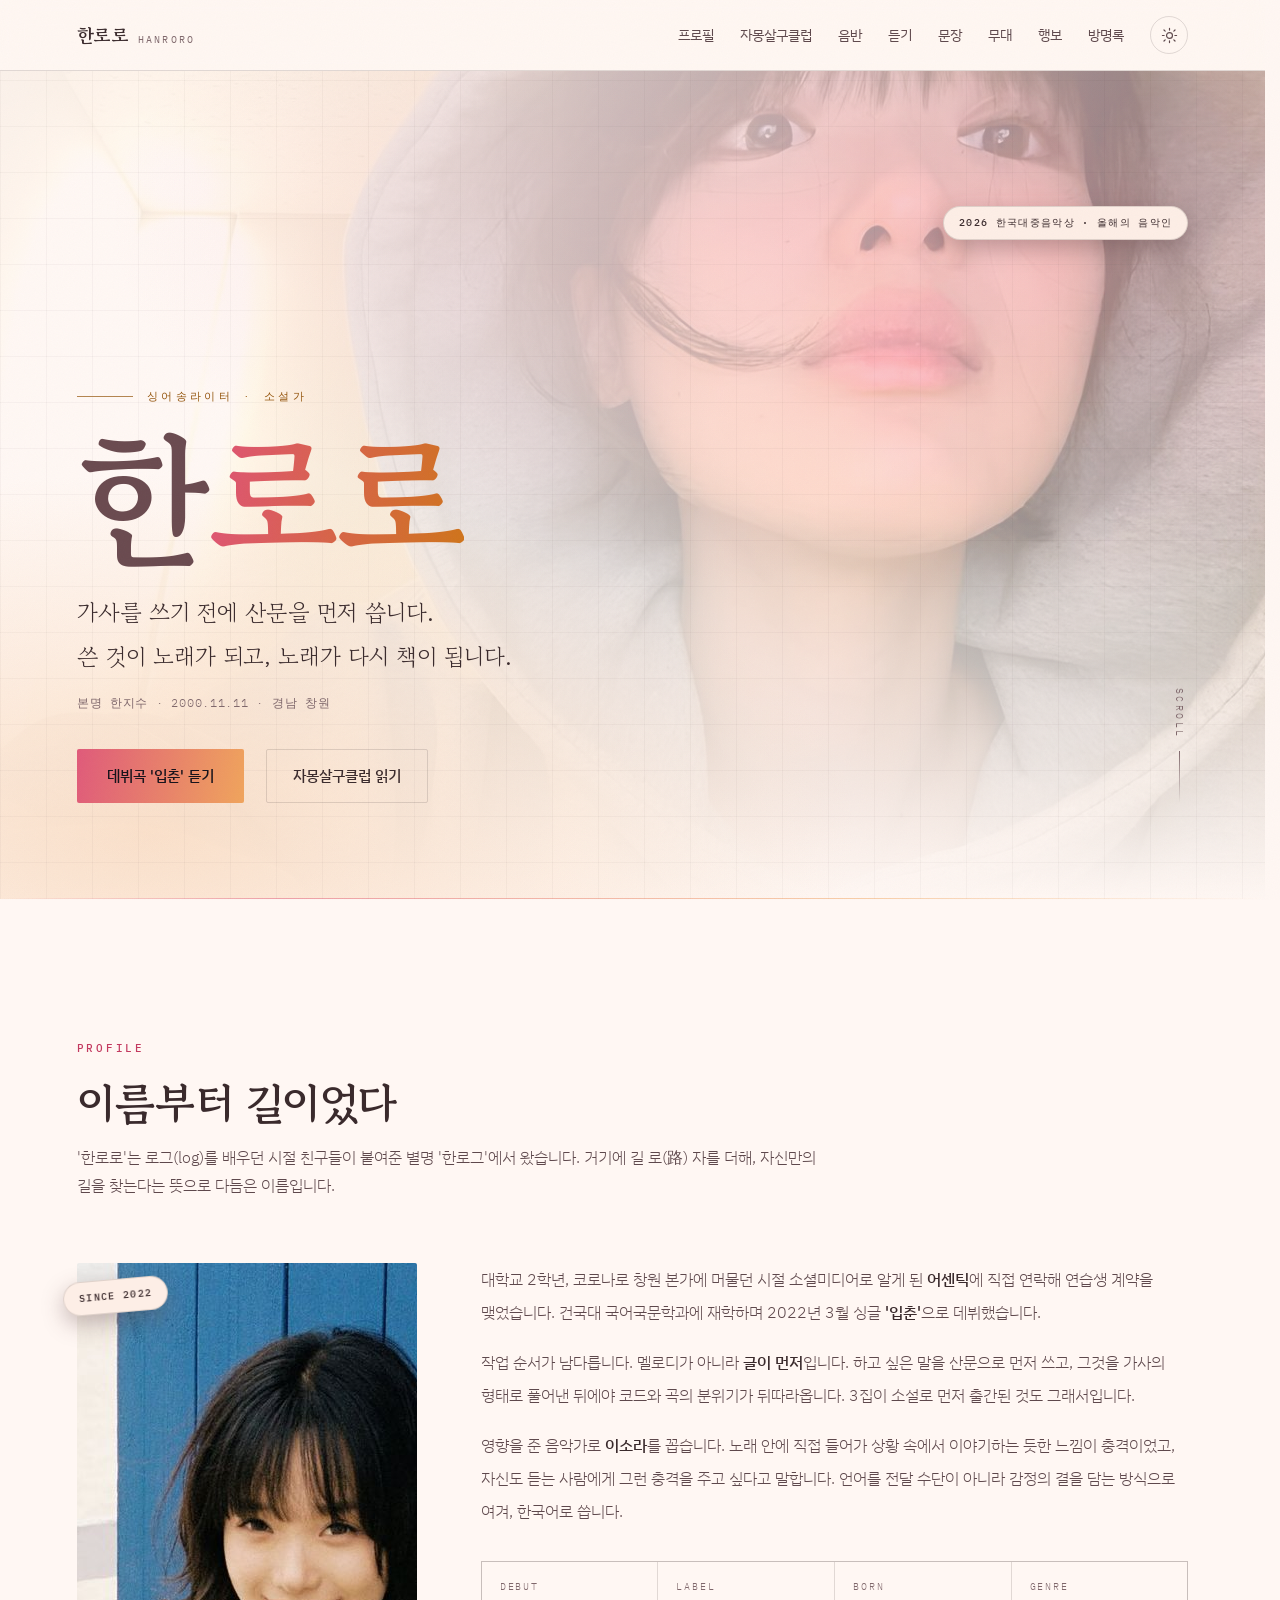
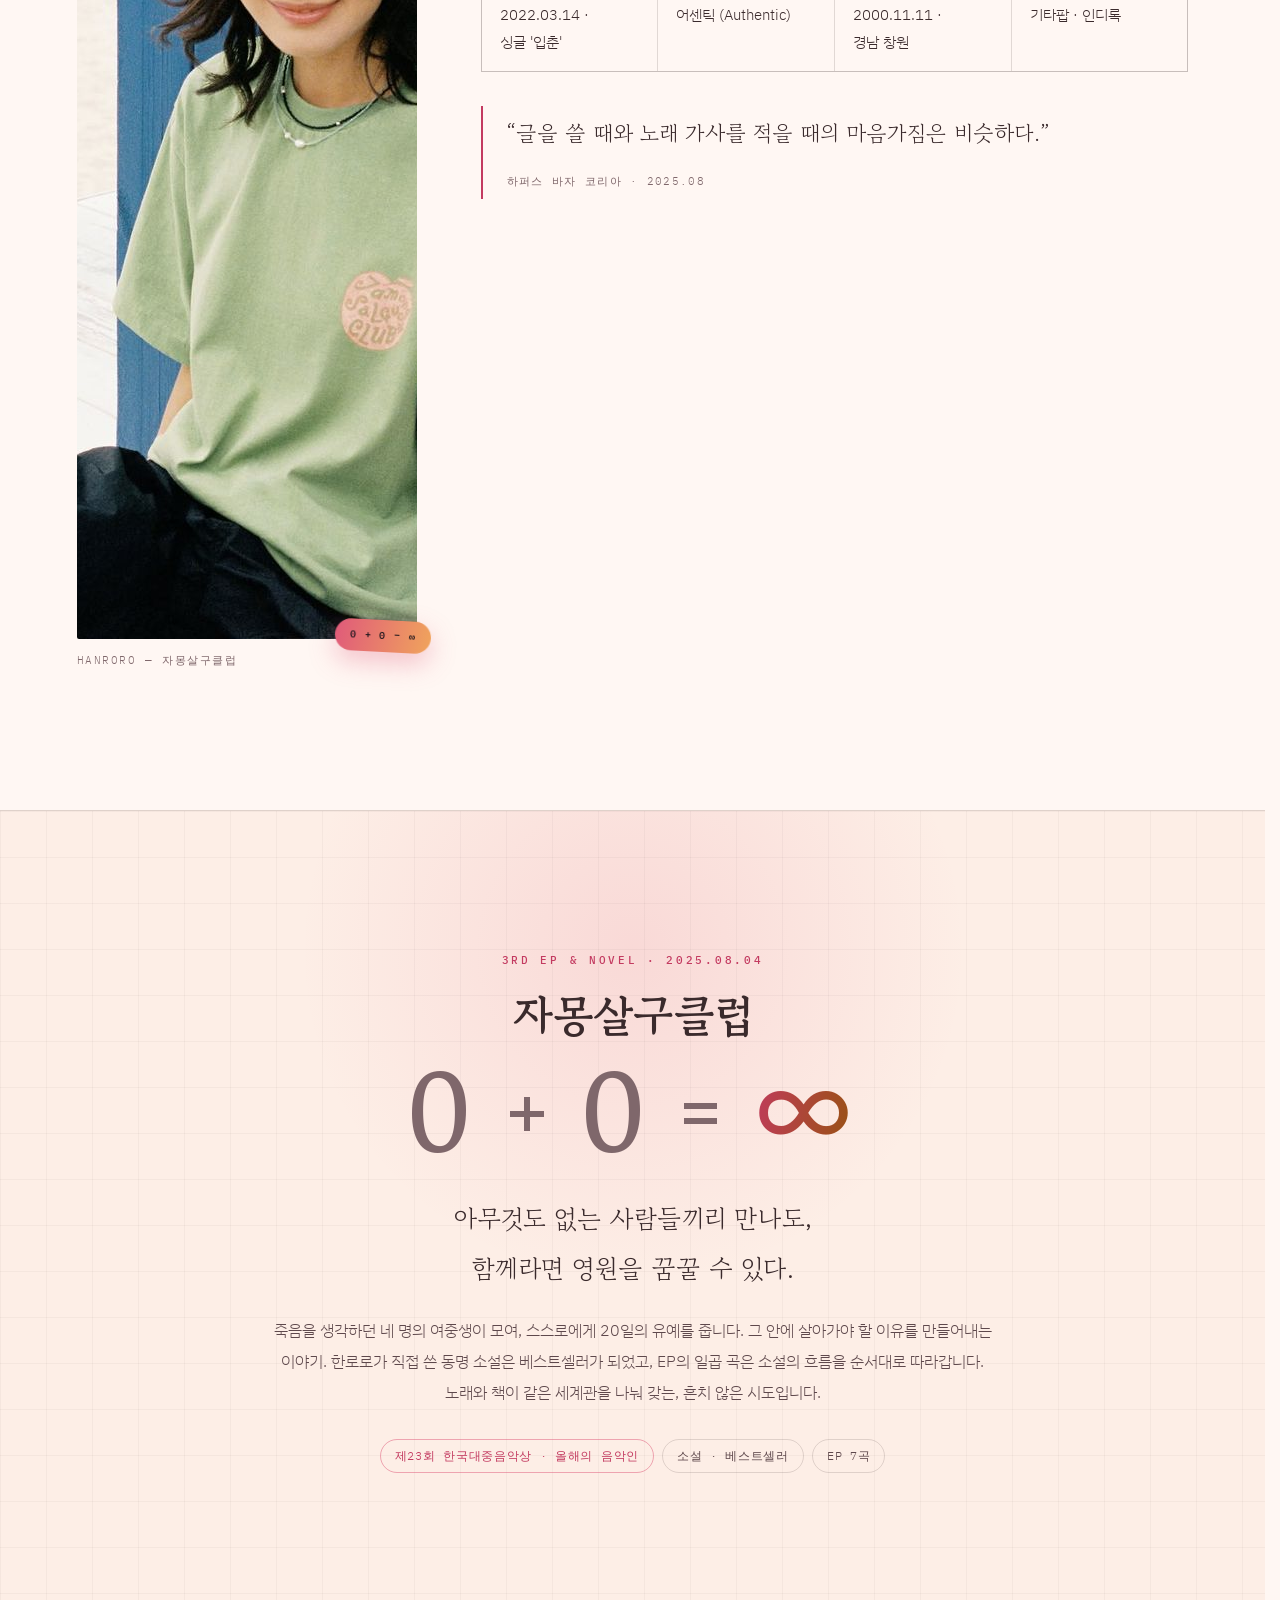
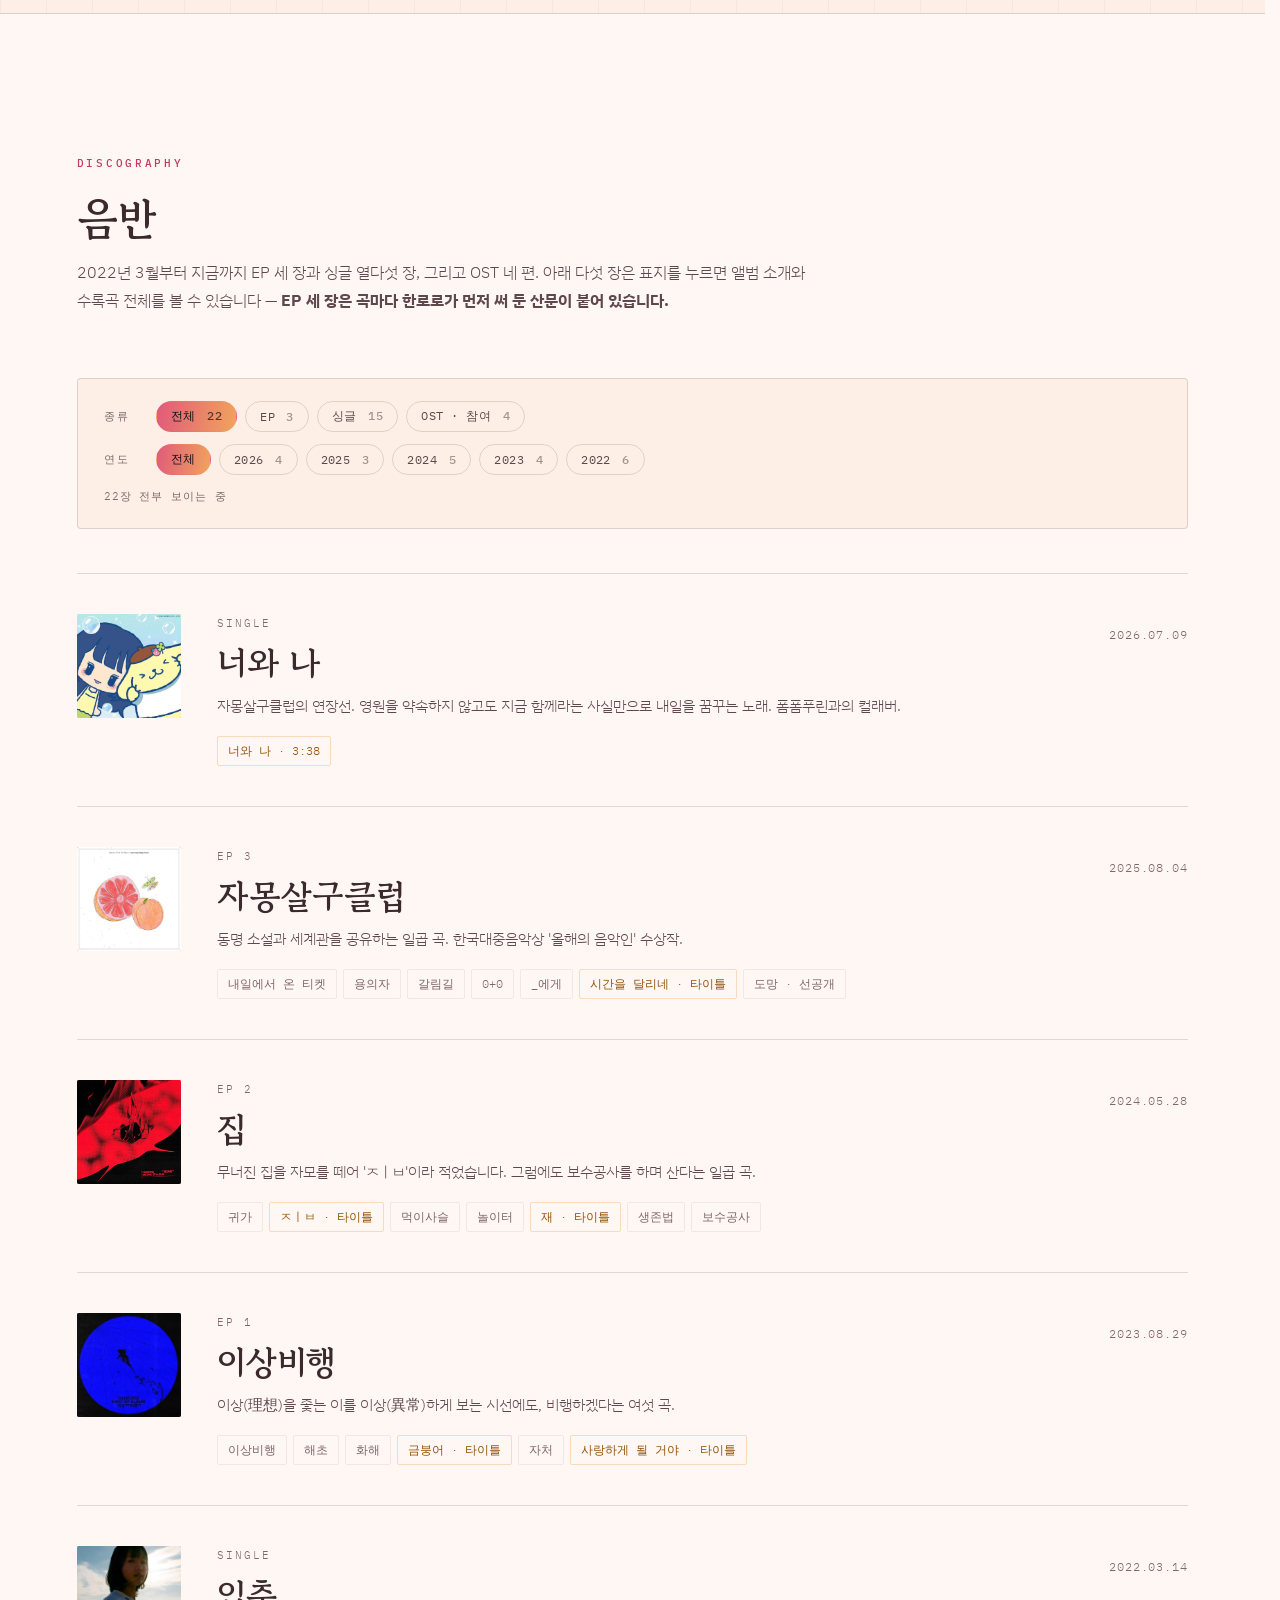
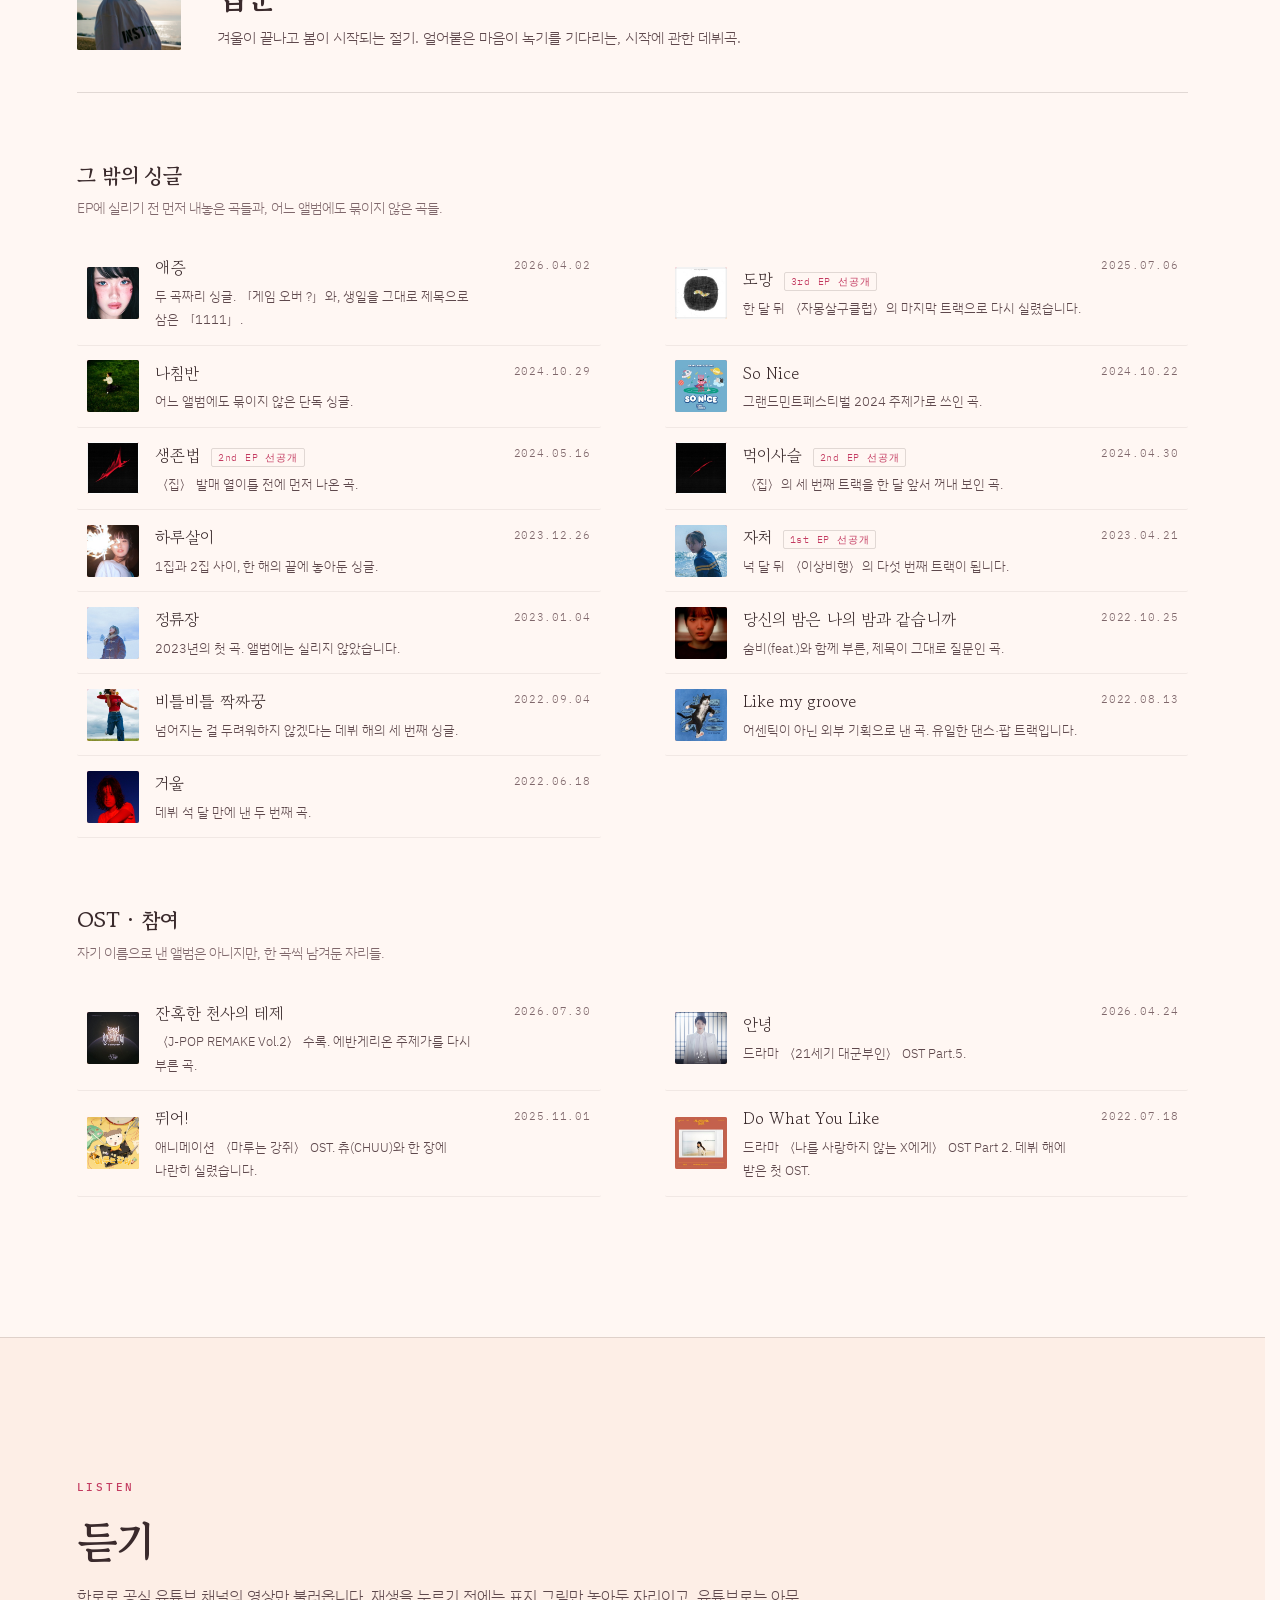
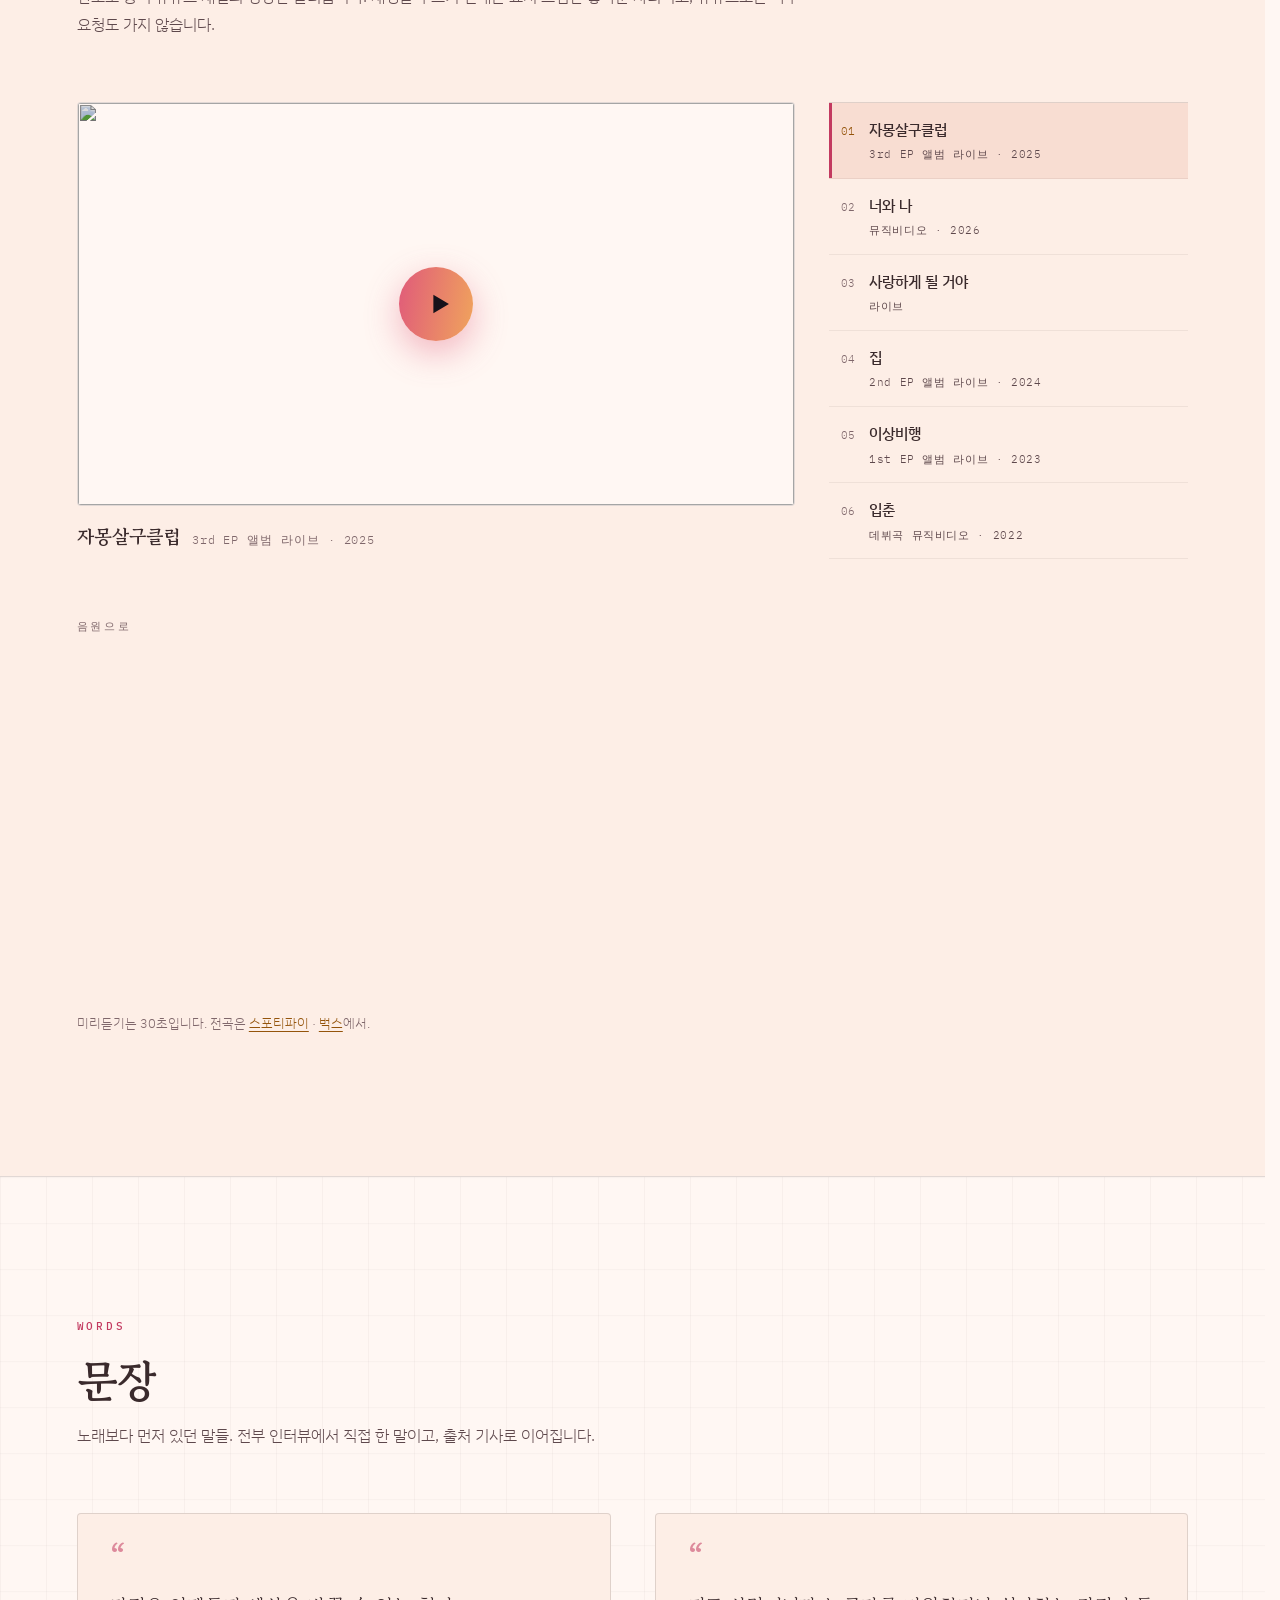
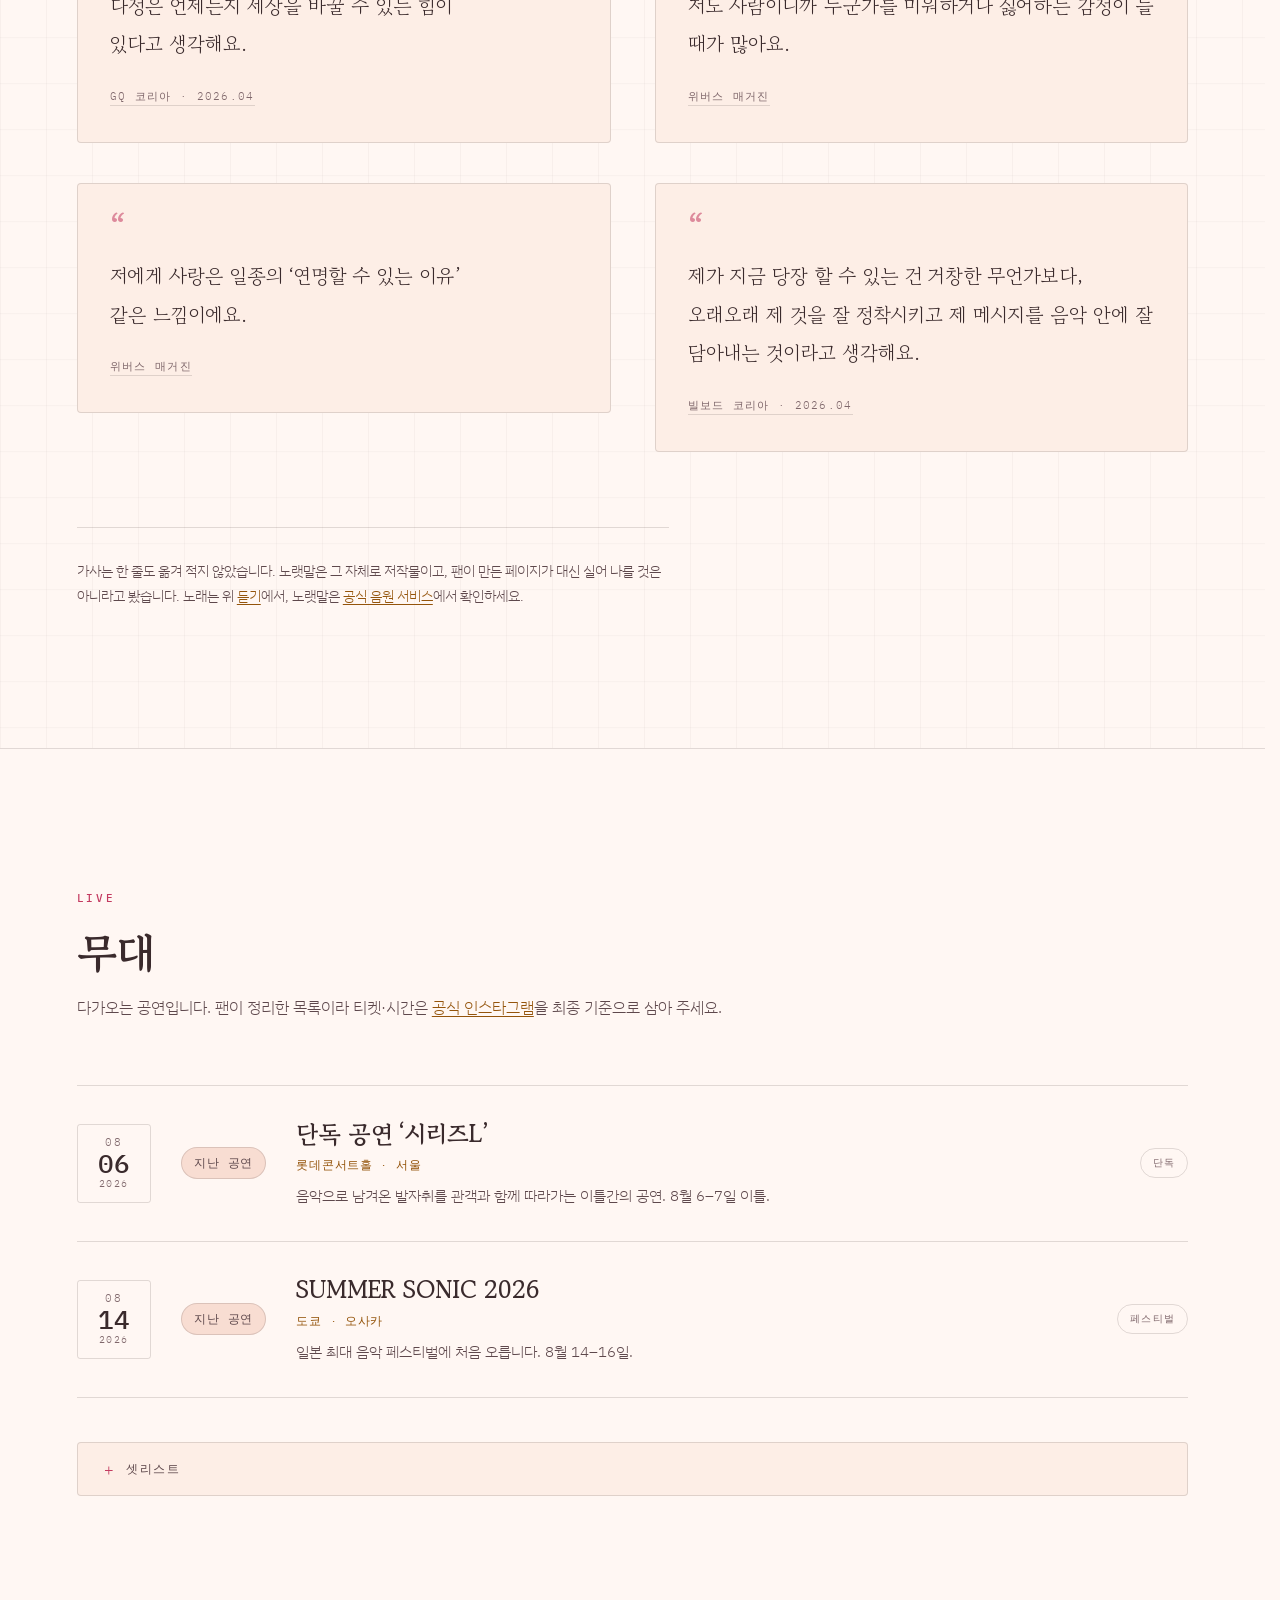
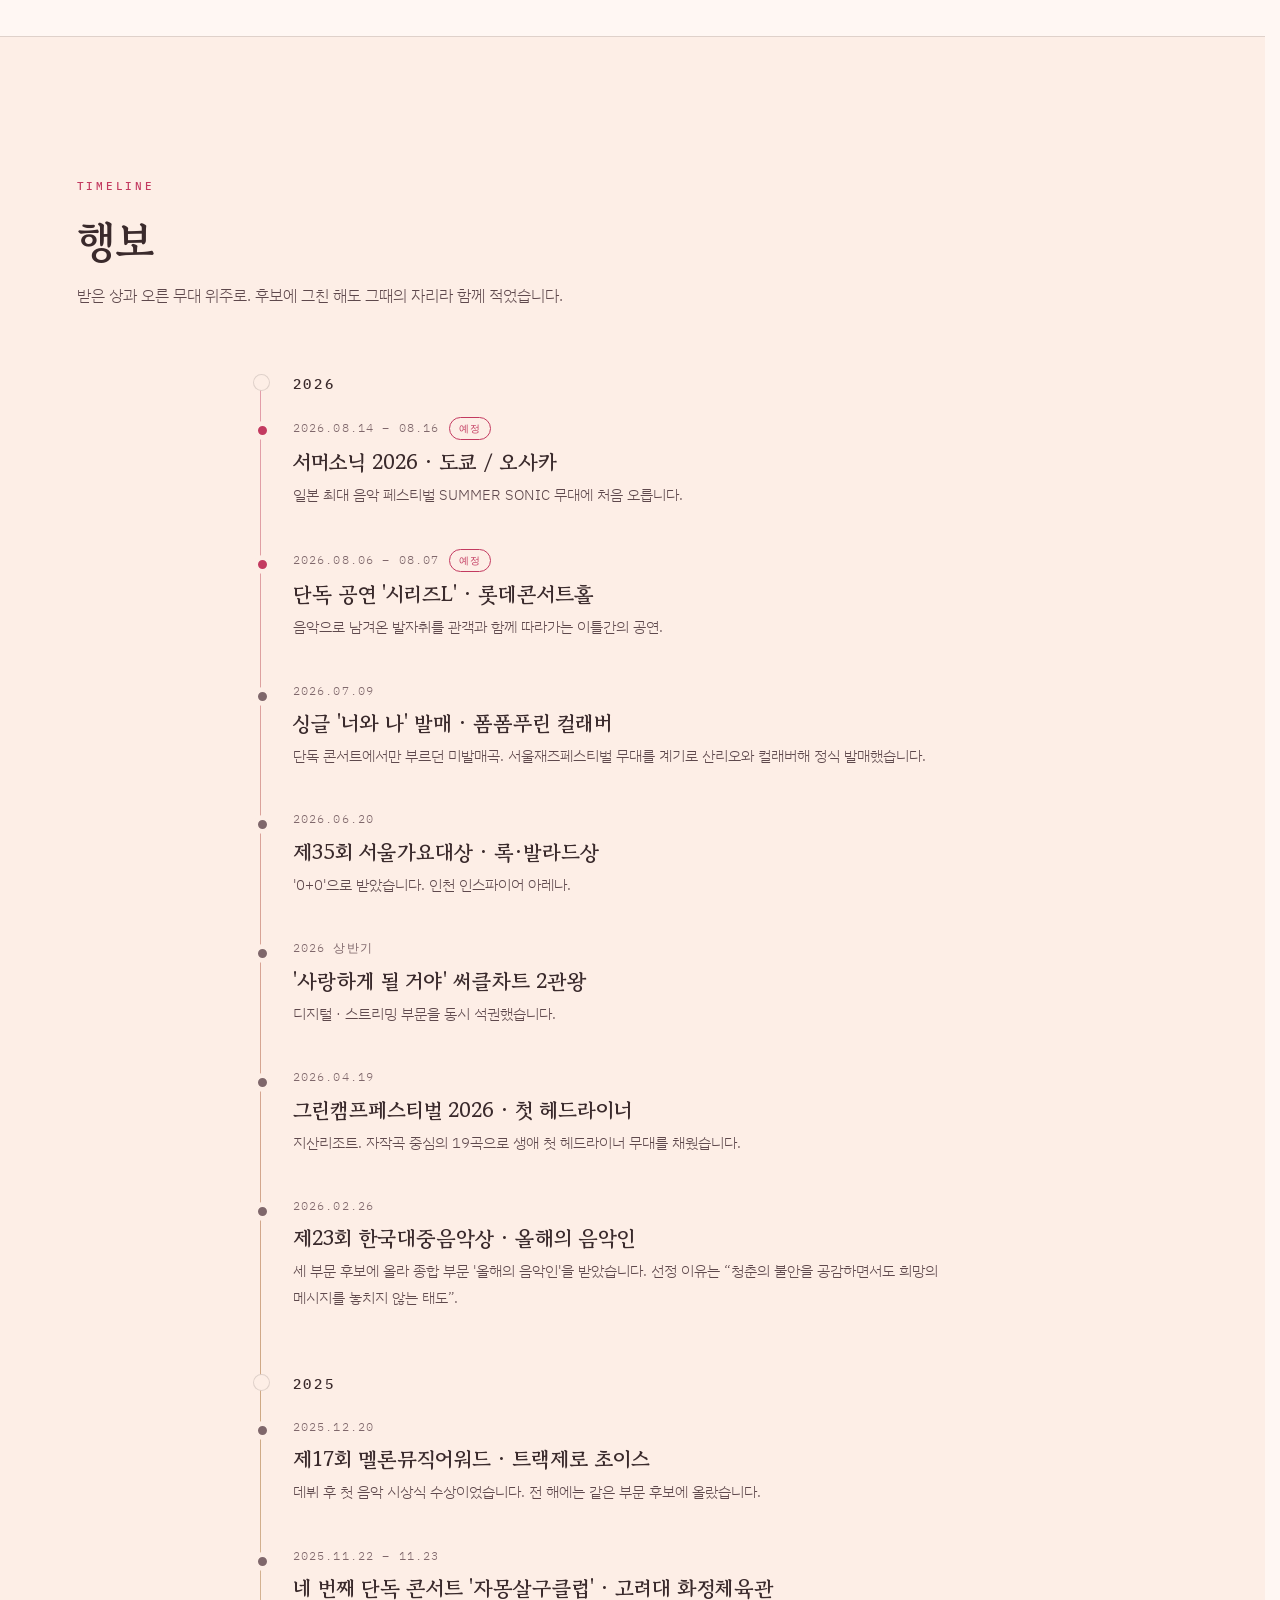
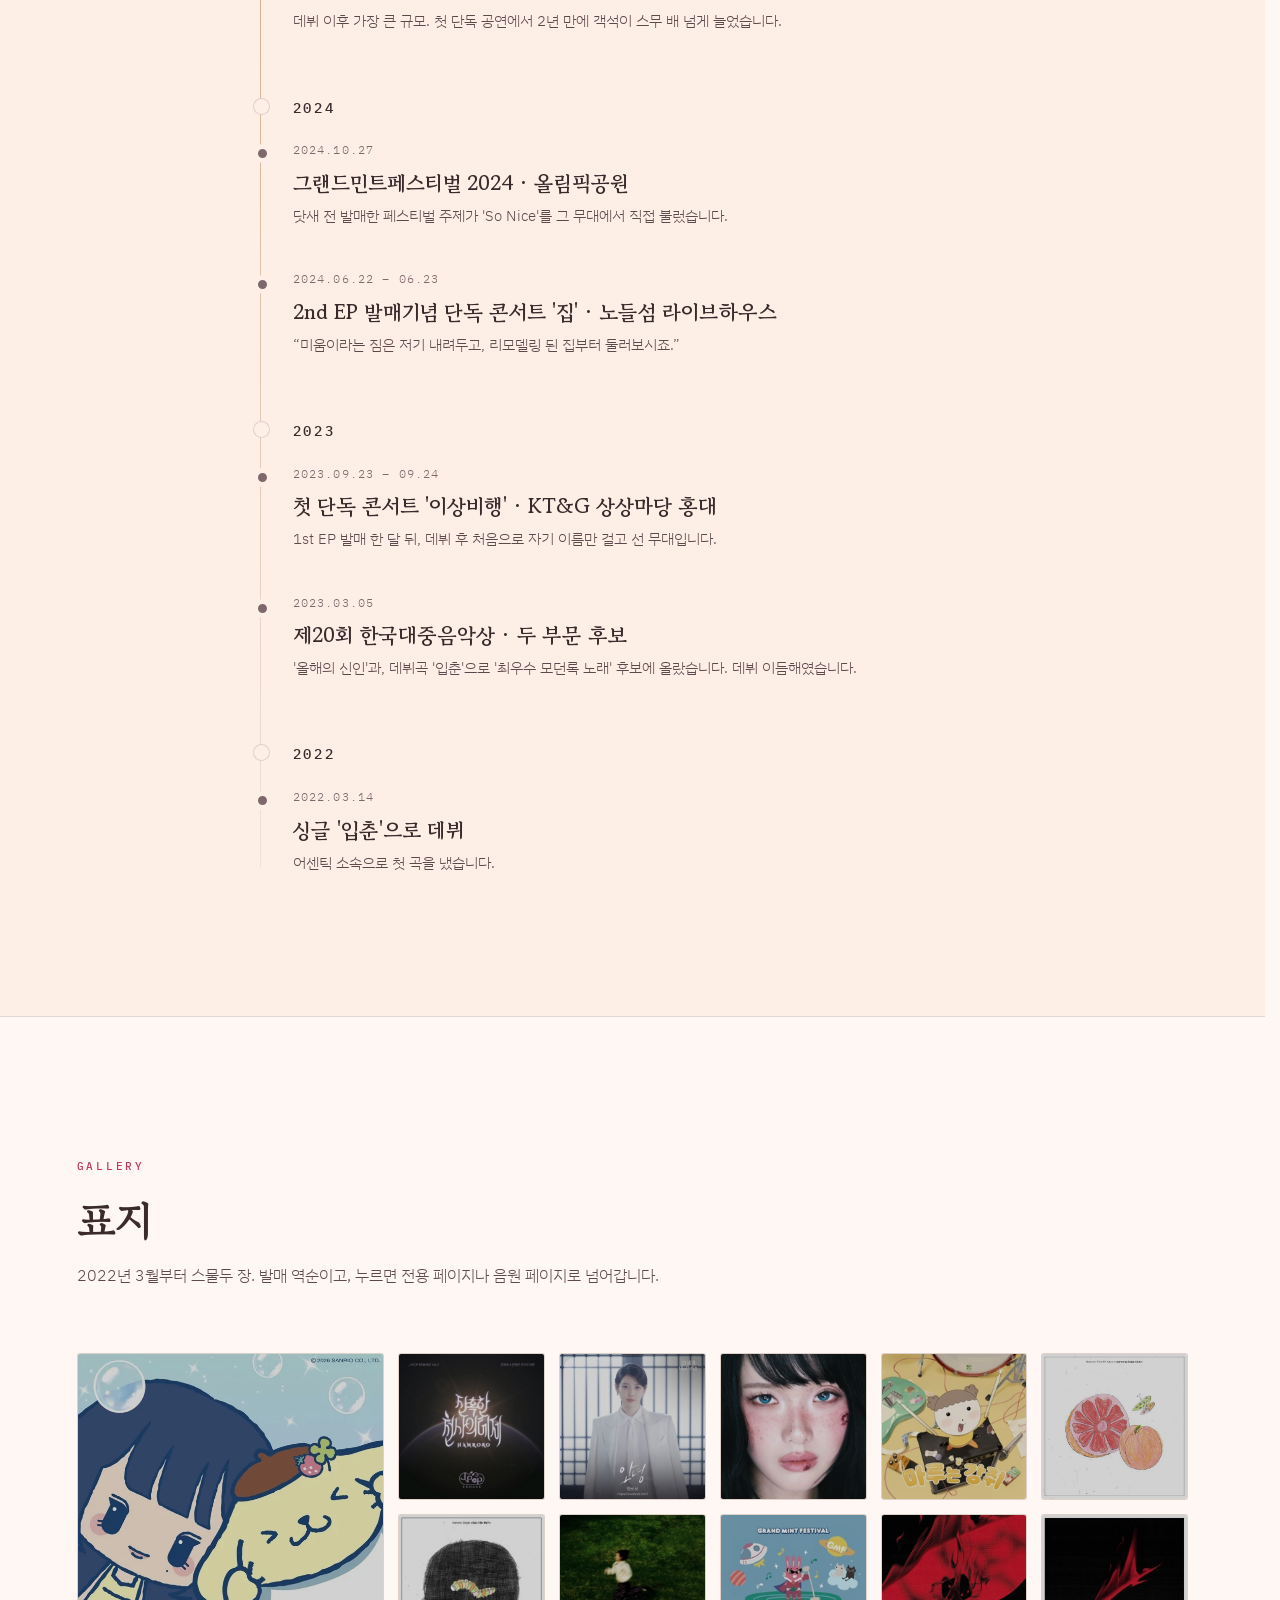
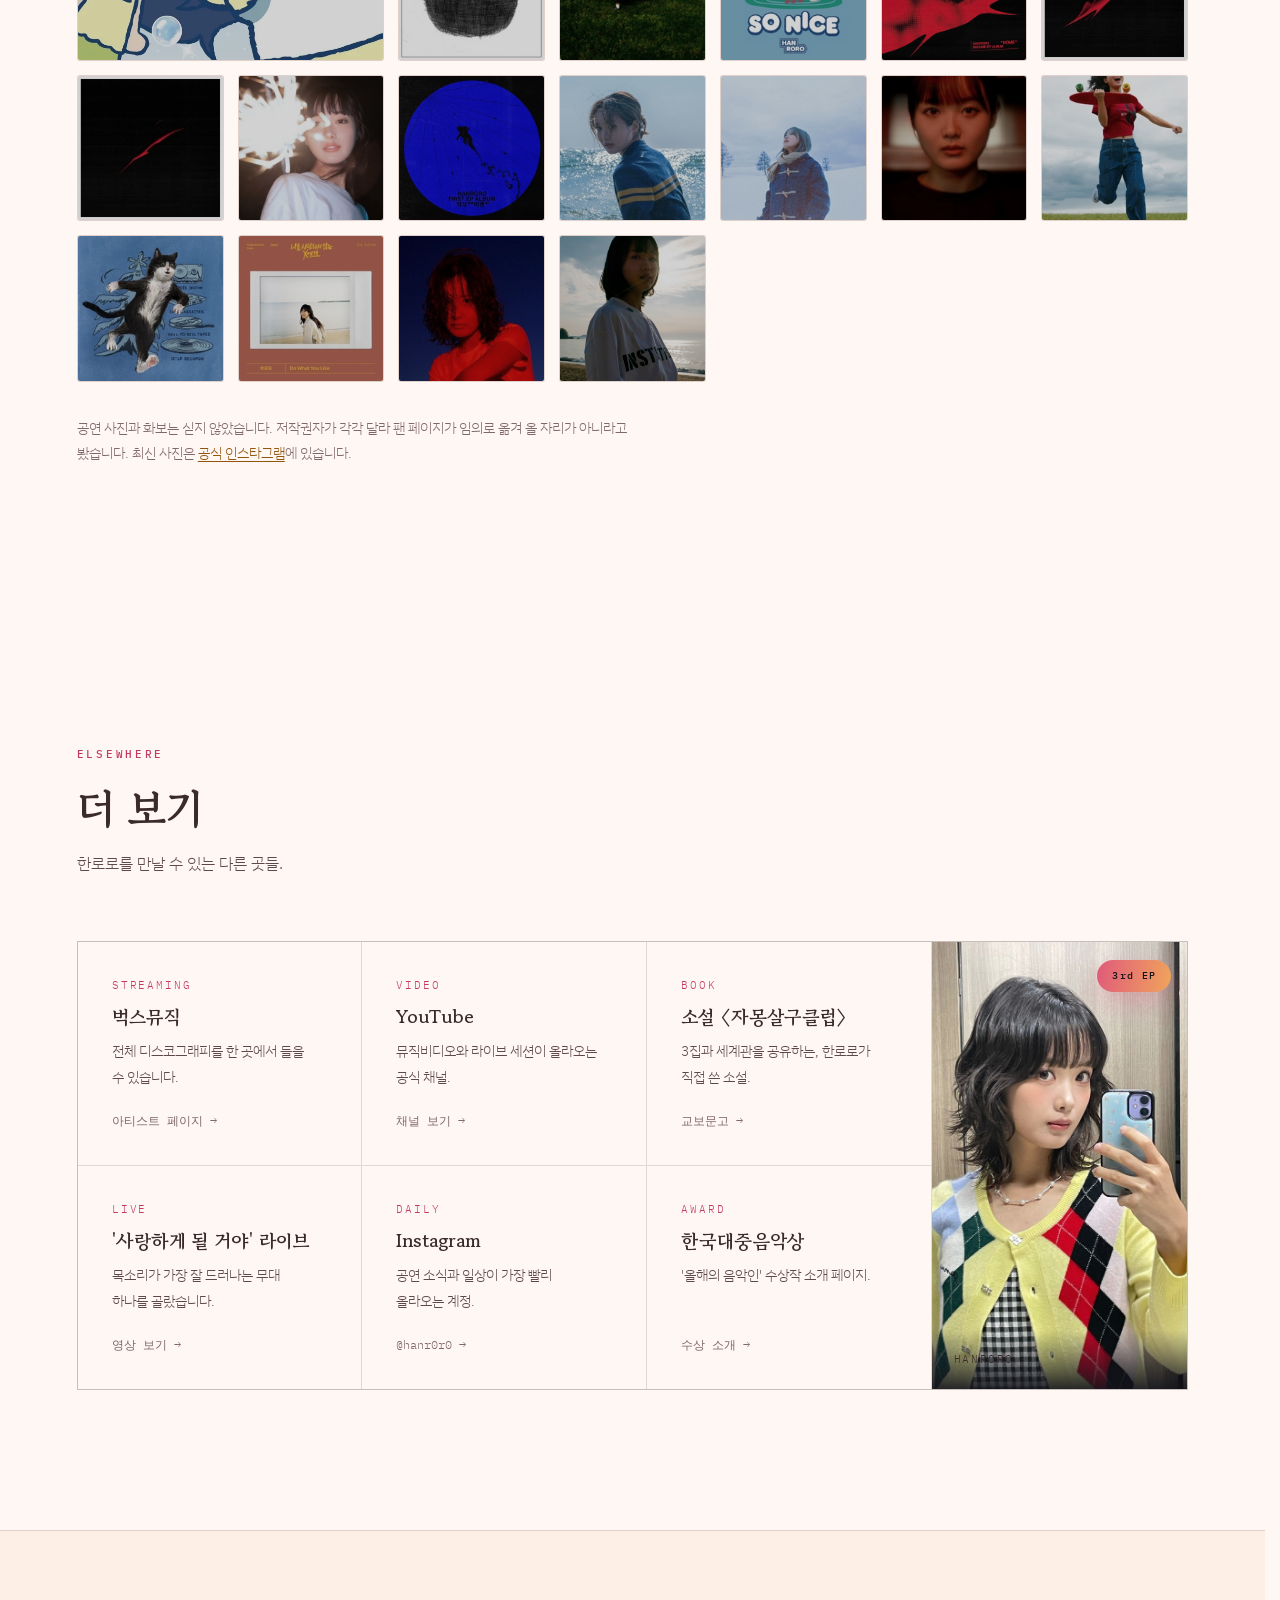
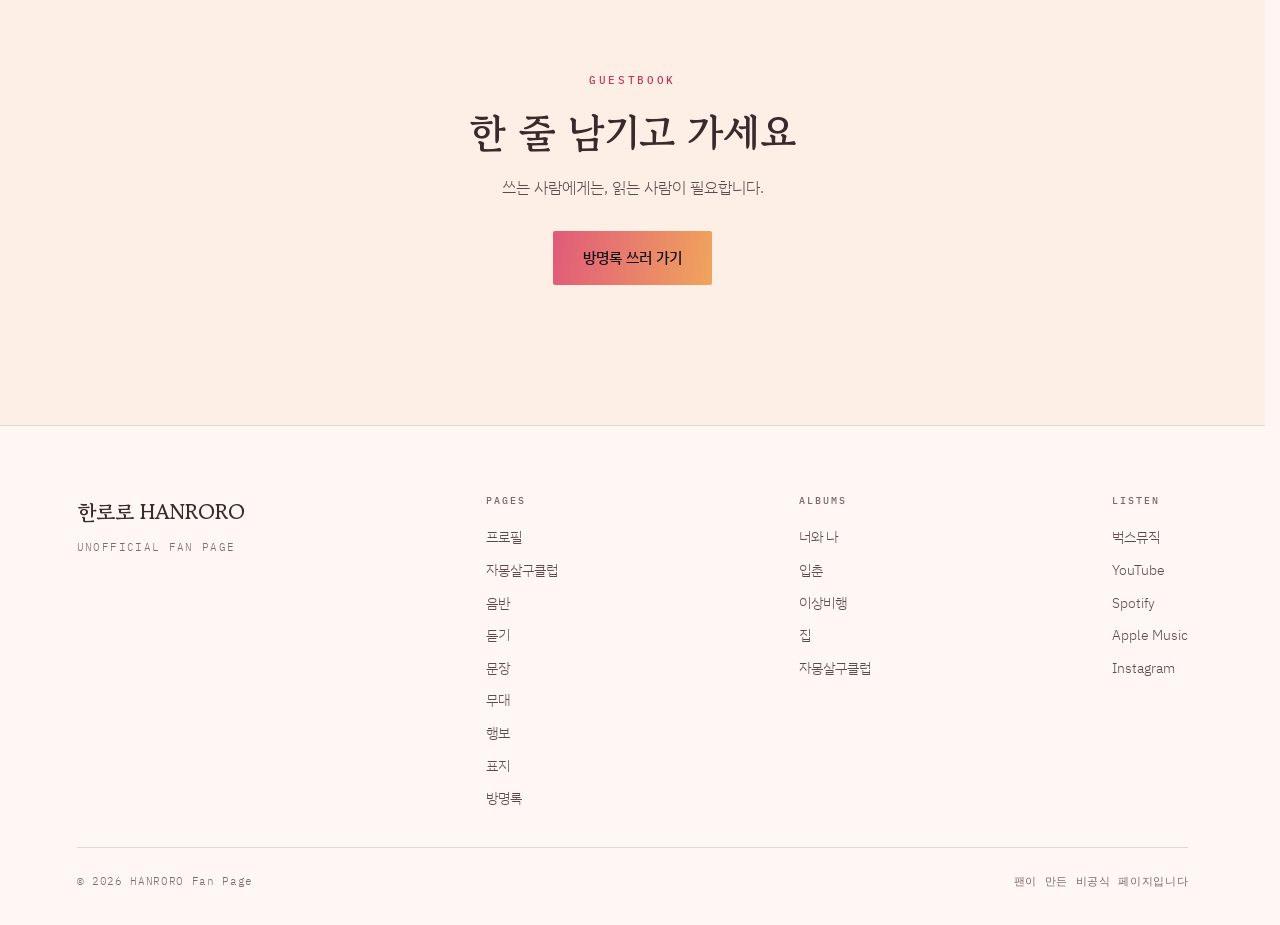
==== index.html @ 71cedd21 "성능·접근성 마무리 — Lighthouse 90/100/100/100 (spec P8) 접근성 97 → 100 - <main> 랜드마크가 없었다. 7개 페이지 전부에 추가하고 건너" ====
<!DOCTYPE html>
<html lang="ko">
<head>
<meta charset="UTF-8">
<title>한로로 HANRORO</title>
<link rel="icon" href="favicon.svg" type="image/svg+xml">
<meta name="viewport" content="width=device-width, initial-scale=1.0">
<meta name="description" content="싱어송라이터 한로로(HANRORO) 비공식 팬사이트. 가사보다 산문을 먼저 쓰는 사람의 기록 — 음반 스물두 장, 듣기, 남긴 문장, 다가오는 무대, 그리고 방명록.">

<!-- 링크 미리보기 (카톡·트위터 등). og:image는 상대경로가 안 먹어서 전체 주소로 적는다 -->
<meta property="og:type" content="website">
<meta property="og:site_name" content="한로로 HANRORO 팬사이트">
<meta property="og:locale" content="ko_KR">
<meta property="og:title" content="한로로 HANRORO">
<meta property="og:description" content="싱어송라이터 한로로(HANRORO) 비공식 팬사이트. 가사보다 산문을 먼저 쓰는 사람의 기록 — 음반 스물두 장, 듣기, 남긴 문장, 다가오는 무대, 그리고 방명록.">
<meta property="og:image" content="https://hanroro-eight.vercel.app/img/background.jpg">
<meta property="og:url" content="https://hanroro-eight.vercel.app/">
<meta name="twitter:card" content="summary_large_image">
<link rel="preconnect" href="https://fonts.googleapis.com">
<link rel="preconnect" href="https://fonts.gstatic.com" crossorigin>
<link rel="preconnect" href="https://unpkg.com" crossorigin>
<!-- 히어로 배경은 CSS background-image라 브라우저가 늦게 발견한다 (LCP 요소) -->
<link rel="preload" as="image" href="img/background.jpg" fetchpriority="high">
<!-- 한글 웹폰트는 서브셋이 수십 개로 쪼개져 스타일시트만 78KB다. 렌더를 막는 자리에 두면
     첫 페인트가 통째로 그만큼 밀린다(측정: 2.0s → 12.7s). preload로 받아 다 받은 뒤
     스타일시트로 승격시킨다 — 그동안 글자는 CSS에 적어둔 대체 글꼴(맑은 고딕·나눔명조)로
     먼저 보인다. display=swap이라 어차피 한 번은 바뀌던 것이고, 그 시점만 앞당긴 것이다. -->
<link rel="preload" as="style" href="https://fonts.googleapis.com/css2?family=Gowun+Batang:wght@400;700&family=IBM+Plex+Sans+KR:wght@300;400;500&family=IBM+Plex+Mono:wght@400;500&display=swap" onload="this.onload=null;this.rel='stylesheet'">
<noscript><link rel="stylesheet" href="https://fonts.googleapis.com/css2?family=Gowun+Batang:wght@400;700&family=IBM+Plex+Sans+KR:wght@300;400;500&family=IBM+Plex+Mono:wght@400;500&display=swap"></noscript>
<link rel="stylesheet" href="css/style.css">
<link rel="stylesheet" href="css/album.css">
<link rel="stylesheet" href="https://unpkg.com/aos@2.3.1/dist/aos.css" integrity="sha384-/rJKQnzOkEo+daG0jMjU1IwwY9unxt1NBw3Ef2fmOJ3PW/TfAg2KXVoWwMZQZtw9" crossorigin="anonymous" referrerpolicy="no-referrer">
<script src="js/theme.js"></script>
</head>
<body id="top">

<a class="skip" href="#main">본문 바로가기</a>
<div class="progress" aria-hidden="true"></div>

<header>
  <a class="logo" href="index.html">한로로 <em>HANRORO</em></a>
  <div class="head-right">
    <nav>
      <a href="#about">프로필</a>
      <a href="#club">자몽살구클럽</a>
      <a href="#records">음반</a>
      <a href="#listen">듣기</a>
      <a href="#words">문장</a>
      <a href="#live">무대</a>
      <a href="#activity">행보</a>
      <a href="guestbook.html">방명록</a>
    </nav>
    <button class="theme-toggle" id="themeToggle" type="button" aria-label="밝은 화면으로 전환">
      <svg class="i-moon" viewBox="0 0 24 24" fill="none" stroke="currentColor" stroke-width="1.7" stroke-linecap="round" stroke-linejoin="round" aria-hidden="true">
        <path d="M21 12.8A9 9 0 1 1 11.2 3a7 7 0 0 0 9.8 9.8z"/>
      </svg>
      <svg class="i-sun" viewBox="0 0 24 24" fill="none" stroke="currentColor" stroke-width="1.7" stroke-linecap="round" stroke-linejoin="round" aria-hidden="true">
        <circle cx="12" cy="12" r="4.2"/>
        <path d="M12 2v2.4M12 19.6V22M4.2 4.2l1.7 1.7M18.1 18.1l1.7 1.7M2 12h2.4M19.6 12H22M4.2 19.8l1.7-1.7M18.1 5.9l1.7-1.7"/>
      </svg>
    </button>
  </div>
</header>

<main id="main">

<!-- 히어로 — 이 사람이 누구인지 한 문장으로 -->
<section class="hero">
  <div class="hero-bg"></div>
  <div class="hero-veil"></div>
  <div class="hero-grid manuscript"></div>

  <div class="hero-inner">
    <p class="hero-mark">싱어송라이터 · 소설가</p>
    <h1 data-aos="fade-up">한<span class="rr">로로</span></h1>
    <p class="hero-lede" data-aos="fade-up" data-aos-delay="120">
      가사를 쓰기 전에 산문을 먼저 씁니다.<br>
      쓴 것이 노래가 되고, 노래가 다시 책이 됩니다.
    </p>
    <p class="hero-meta" data-aos="fade-up" data-aos-delay="180">
      본명 한지수 · 2000.11.11 · 경남 창원
    </p>
    <div class="hero-actions" data-aos="fade-up" data-aos-delay="240">
      <a class="btn" href="https://www.youtube.com/watch?v=kIiW3XRP7bU" target="_blank" rel="noopener">데뷔곡 '입춘' 듣기</a>
      <a class="btn btn-ghost" href="#club">자몽살구클럽 읽기</a>
    </div>
  </div>

  <span class="badge badge-ghost hero-badge" aria-hidden="true">2026 한국대중음악상 · 올해의 음악인</span>
  <span class="hero-scroll" aria-hidden="true">Scroll</span>
</section>

<!-- 프로필 -->
<section class="about band" id="about">
  <div class="wrap">
    <span class="eyebrow" data-aos="fade-up">Profile</span>
    <h2 class="band-title" data-aos="fade-up">이름부터 길이었다</h2>
    <p class="band-sub" data-aos="fade-up">
      '한로로'는 로그(log)를 배우던 시절 친구들이 붙여준 별명 '한로그'에서 왔습니다.
      거기에 길 로(路) 자를 더해, 자신만의 길을 찾는다는 뜻으로 다듬은 이름입니다.
    </p>

    <div class="about-grid">
      <figure class="about-photo" data-aos="fade-up">
        <img src="img/profile.jpg" alt="한로로 프로필 사진" loading="lazy" decoding="async" width="736" height="976">
        <span class="badge badge-ghost badge-tl" aria-hidden="true">SINCE 2022</span>
        <span class="badge badge-solid badge-br badge-float-2" aria-hidden="true">0 + 0 = ∞</span>
        <figcaption>HANRORO — 자몽살구클럽</figcaption>
      </figure>

      <div class="about-body" data-aos="fade-up" data-aos-delay="100">
        <p>
          대학교 2학년, 코로나로 창원 본가에 머물던 시절 소셜미디어로 알게 된
          <strong>어센틱</strong>에 직접 연락해 연습생 계약을 맺었습니다.
          건국대 국어국문학과에 재학하며 2022년 3월 싱글 <strong>'입춘'</strong>으로 데뷔했습니다.
        </p>
        <p>
          작업 순서가 남다릅니다. 멜로디가 아니라 <strong>글이 먼저</strong>입니다.
          하고 싶은 말을 산문으로 먼저 쓰고, 그것을 가사의 형태로 풀어낸 뒤에야
          코드와 곡의 분위기가 뒤따라옵니다. 3집이 소설로 먼저 출간된 것도 그래서입니다.
        </p>
        <p>
          영향을 준 음악가로 <strong>이소라</strong>를 꼽습니다.
          노래 안에 직접 들어가 상황 속에서 이야기하는 듯한 느낌이 충격이었고,
          자신도 듣는 사람에게 그런 충격을 주고 싶다고 말합니다.
          언어를 전달 수단이 아니라 감정의 결을 담는 방식으로 여겨, 한국어로 씁니다.
        </p>

        <dl class="about-meta">
          <div><dt>Debut</dt><dd>2022.03.14 · 싱글 '입춘'</dd></div>
          <div><dt>Label</dt><dd>어센틱 (Authentic)</dd></div>
          <div><dt>Born</dt><dd>2000.11.11 · 경남 창원</dd></div>
          <div><dt>Genre</dt><dd>기타팝 · 인디록</dd></div>
        </dl>

        <!-- '다정' 인용은 아래 '문장' 섹션으로 옮겼다. 한 페이지에 같은 말을 두 번 싣지 않는다 -->
        <blockquote class="pull">
          <p>“글을 쓸 때와 노래 가사를 적을 때의 마음가짐은 비슷하다.”</p>
          <cite>하퍼스 바자 코리아 · 2025.08</cite>
        </blockquote>
      </div>
    </div>
  </div>
</section>

<!-- 자몽살구클럽 — 이 사이트의 중심 -->
<section class="club band" id="club">
  <div class="club-glow" aria-hidden="true"></div>
  <div class="club-grid manuscript" aria-hidden="true"></div>

  <div class="club-inner wrap-narrow">
    <span class="eyebrow" data-aos="fade-up">3rd EP &amp; Novel · 2025.08.04</span>
    <h2 class="band-title" data-aos="fade-up">자몽살구클럽</h2>

    <p class="formula" data-aos="fade-up" role="img" aria-label="영 더하기 영은 무한">
      <span class="z">0</span><span class="op">+</span><span class="z">0</span><span class="op">=</span><span class="inf">∞</span>
    </p>

    <p class="club-read" data-aos="fade-up">
      아무것도 없는 사람들끼리 만나도,<br>함께라면 영원을 꿈꿀 수 있다.
    </p>

    <p class="club-note" data-aos="fade-up">
      죽음을 생각하던 네 명의 여중생이 모여, 스스로에게 20일의 유예를 줍니다.
      그 안에 살아가야 할 이유를 만들어내는 이야기.
      한로로가 직접 쓴 동명 소설은 베스트셀러가 되었고,
      EP의 일곱 곡은 소설의 흐름을 순서대로 따라갑니다.
      노래와 책이 같은 세계관을 나눠 갖는, 흔치 않은 시도입니다.
    </p>

    <div class="club-tags" data-aos="fade-up">
      <span class="tag tag-hot">제23회 한국대중음악상 · 올해의 음악인</span>
      <span class="tag">소설 · 베스트셀러</span>
      <span class="tag">EP 7곡</span>
    </div>
  </div>
</section>

<!-- 음반 -->
<section class="records band" id="records">
  <div class="wrap">
    <span class="eyebrow" data-aos="fade-up">Discography</span>
    <h2 class="band-title" data-aos="fade-up">음반</h2>
    <p class="band-sub" data-aos="fade-up">
      2022년 3월부터 지금까지 EP 세 장과 싱글 열다섯 장, 그리고 OST 네 편.
      아래 다섯 장은 표지를 누르면 앨범 소개와 수록곡 전체를 볼 수 있습니다 —
      <strong>EP 세 장은 곡마다 한로로가 먼저 써 둔 산문이 붙어 있습니다.</strong>
    </p>

    <!-- 거르기 — 스물두 장을 종류와 연도로 좁혀 본다.
         목록은 HTML에 그대로 있고 js/disco.js가 hidden만 토글한다 (JS가 죽어도 전부 보인다) -->
    <div class="disc-filter" data-aos="fade-up">
      <div class="dfil-row">
        <span class="dfil-label" id="dfil-kind">종류</span>
        <div class="dfil-chips" role="group" aria-labelledby="dfil-kind">
          <button type="button" class="chip is-on" data-axis="kind" data-value="all" aria-pressed="true">전체 <b>22</b></button>
          <button type="button" class="chip" data-axis="kind" data-value="ep" aria-pressed="false">EP <b>3</b></button>
          <button type="button" class="chip" data-axis="kind" data-value="single" aria-pressed="false">싱글 <b>15</b></button>
          <button type="button" class="chip" data-axis="kind" data-value="ost" aria-pressed="false">OST · 참여 <b>4</b></button>
        </div>
      </div>
      <div class="dfil-row">
        <span class="dfil-label" id="dfil-year">연도</span>
        <div class="dfil-chips" role="group" aria-labelledby="dfil-year">
          <button type="button" class="chip is-on" data-axis="year" data-value="all" aria-pressed="true">전체</button>
          <button type="button" class="chip" data-axis="year" data-value="2026" aria-pressed="false">2026 <b>4</b></button>
          <button type="button" class="chip" data-axis="year" data-value="2025" aria-pressed="false">2025 <b>3</b></button>
          <button type="button" class="chip" data-axis="year" data-value="2024" aria-pressed="false">2024 <b>5</b></button>
          <button type="button" class="chip" data-axis="year" data-value="2023" aria-pressed="false">2023 <b>4</b></button>
          <button type="button" class="chip" data-axis="year" data-value="2022" aria-pressed="false">2022 <b>6</b></button>
        </div>
      </div>
      <p class="dfil-count" role="status" aria-live="polite"></p>
    </div>

    <p class="disc-empty" hidden>그 해에는 그 종류의 발매가 없습니다.</p>

    <div class="disc-group" data-group>
    <a class="record" href="album-youandi.html" data-kind="single" data-year="2026" data-aos="fade-up">
      <span class="cover cover-youandi cover-sm" aria-hidden="true">
        <img src="img/cover-youandi.jpg" alt="" loading="lazy">
      </span>
      <div>
        <span class="record-no">Single</span>
        <h3 class="record-title">너와 나</h3>
        <p class="record-desc">자몽살구클럽의 연장선. 영원을 약속하지 않고도 지금 함께라는 사실만으로 내일을 꿈꾸는 노래. 폼폼푸린과의 컬래버.</p>
        <ul class="record-tracks">
          <li class="is-title">너와 나 · 3:38</li>
        </ul>
      </div>
      <span class="record-date">2026.07.09<span class="record-likes" data-album="youandi" hidden>♥ <b></b></span></span>
    </a>

    <a class="record" href="album-ep3.html" data-kind="ep" data-year="2025" data-aos="fade-up">
      <span class="cover cover-ep3 cover-sm" aria-hidden="true">
        <img src="img/cover-ep3.jpg" alt="" loading="lazy">
      </span>
      <div>
        <span class="record-no">EP 3</span>
        <h3 class="record-title">자몽살구클럽</h3>
        <p class="record-desc">동명 소설과 세계관을 공유하는 일곱 곡. 한국대중음악상 '올해의 음악인' 수상작.</p>
        <ul class="record-tracks">
          <li>내일에서 온 티켓</li>
          <li>용의자</li>
          <li>갈림길</li>
          <li>0+0</li>
          <li>_에게</li>
          <li class="is-title">시간을 달리네 · 타이틀</li>
          <li>도망 · 선공개</li>
        </ul>
      </div>
      <span class="record-date">2025.08.04<span class="record-likes" data-album="ep3" hidden>♥ <b></b></span></span>
    </a>

    <a class="record" href="album-ep2.html" data-kind="ep" data-year="2024" data-aos="fade-up">
      <span class="cover cover-ep2 cover-sm" aria-hidden="true">
        <img src="img/cover-ep2.jpg" alt="" loading="lazy">
      </span>
      <div>
        <span class="record-no">EP 2</span>
        <h3 class="record-title">집</h3>
        <p class="record-desc">무너진 집을 자모를 떼어 'ㅈㅣㅂ'이라 적었습니다. 그럼에도 보수공사를 하며 산다는 일곱 곡.</p>
        <ul class="record-tracks">
          <li>귀가</li>
          <li class="is-title">ㅈㅣㅂ · 타이틀</li>
          <li>먹이사슬</li>
          <li>놀이터</li>
          <li class="is-title">재 · 타이틀</li>
          <li>생존법</li>
          <li>보수공사</li>
        </ul>
      </div>
      <span class="record-date">2024.05.28<span class="record-likes" data-album="ep2" hidden>♥ <b></b></span></span>
    </a>

    <a class="record" href="album-ep1.html" data-kind="ep" data-year="2023" data-aos="fade-up">
      <span class="cover cover-ep1 cover-sm" aria-hidden="true">
        <img src="img/cover-ep1.jpg" alt="" loading="lazy">
      </span>
      <div>
        <span class="record-no">EP 1</span>
        <h3 class="record-title">이상비행</h3>
        <p class="record-desc">이상(理想)을 좇는 이를 이상(異常)하게 보는 시선에도, 비행하겠다는 여섯 곡.</p>
        <ul class="record-tracks">
          <li>이상비행</li>
          <li>해초</li>
          <li>화해</li>
          <li class="is-title">금붕어 · 타이틀</li>
          <li>자처</li>
          <li class="is-title">사랑하게 될 거야 · 타이틀</li>
        </ul>
      </div>
      <span class="record-date">2023.08.29<span class="record-likes" data-album="ep1" hidden>♥ <b></b></span></span>
    </a>

    <a class="record" href="album-single.html" data-kind="single" data-year="2022" data-aos="fade-up">
      <span class="cover cover-single cover-sm" aria-hidden="true">
        <img src="img/cover-single.jpg" alt="" loading="lazy">
      </span>
      <div>
        <span class="record-no">Single</span>
        <h3 class="record-title">입춘</h3>
        <p class="record-desc">겨울이 끝나고 봄이 시작되는 절기. 얼어붙은 마음이 녹기를 기다리는, 시작에 관한 데뷔곡.</p>
      </div>
      <span class="record-date">2022.03.14<span class="record-likes" data-album="single" hidden>♥ <b></b></span></span>
    </a>

    </div>

    <!-- 나머지 싱글 — 페이지를 따로 두지 않고 목록으로만. 링크는 벅스 앨범 페이지 -->
    <div class="disc-group" data-group>
    <h3 class="disc-head" data-aos="fade-up">그 밖의 싱글</h3>
    <p class="disc-lead" data-aos="fade-up">
      EP에 실리기 전 먼저 내놓은 곡들과, 어느 앨범에도 묶이지 않은 곡들.
    </p>

    <ul class="disc-list" data-aos="fade-up">
      <li data-kind="single" data-year="2026">
        <a class="disc" href="https://music.bugs.co.kr/album/20799969" target="_blank" rel="noopener">
          <span class="cover cover-sm" aria-hidden="true"><img src="img/disc-lovehate.jpg" alt="" loading="lazy"></span>
          <span class="disc-body">
            <span class="disc-title">애증</span>
            <span class="disc-sub">두 곡짜리 싱글. 「게임 오버 ?」와, 생일을 그대로 제목으로 삼은 「1111」.</span>
          </span>
          <span class="disc-date">2026.04.02</span>
        </a>
      </li>
      <li data-kind="single" data-year="2025">
        <a class="disc" href="https://music.bugs.co.kr/album/20738207" target="_blank" rel="noopener">
          <span class="cover cover-sm" aria-hidden="true"><img src="img/disc-escape.jpg" alt="" loading="lazy"></span>
          <span class="disc-body">
            <span class="disc-title">도망 <span class="disc-tag">3rd EP 선공개</span></span>
            <span class="disc-sub">한 달 뒤 〈자몽살구클럽〉의 마지막 트랙으로 다시 실렸습니다.</span>
          </span>
          <span class="disc-date">2025.07.06</span>
        </a>
      </li>
      <li data-kind="single" data-year="2024">
        <a class="disc" href="https://music.bugs.co.kr/album/20679516" target="_blank" rel="noopener">
          <span class="cover cover-sm" aria-hidden="true"><img src="img/disc-compass.jpg" alt="" loading="lazy"></span>
          <span class="disc-body">
            <span class="disc-title">나침반</span>
            <span class="disc-sub">어느 앨범에도 묶이지 않은 단독 싱글.</span>
          </span>
          <span class="disc-date">2024.10.29</span>
        </a>
      </li>
      <li data-kind="single" data-year="2024">
        <a class="disc" href="https://music.bugs.co.kr/album/20678562" target="_blank" rel="noopener">
          <span class="cover cover-sm" aria-hidden="true"><img src="img/disc-sonice.jpg" alt="" loading="lazy"></span>
          <span class="disc-body">
            <span class="disc-title">So Nice</span>
            <span class="disc-sub">그랜드민트페스티벌 2024 주제가로 쓰인 곡.</span>
          </span>
          <span class="disc-date">2024.10.22</span>
        </a>
      </li>
      <li data-kind="single" data-year="2024">
        <a class="disc" href="https://music.bugs.co.kr/album/20642713" target="_blank" rel="noopener">
          <span class="cover cover-sm" aria-hidden="true"><img src="img/disc-survival.jpg" alt="" loading="lazy"></span>
          <span class="disc-body">
            <span class="disc-title">생존법 <span class="disc-tag">2nd EP 선공개</span></span>
            <span class="disc-sub">〈집〉 발매 열이틀 전에 먼저 나온 곡.</span>
          </span>
          <span class="disc-date">2024.05.16</span>
        </a>
      </li>
      <li data-kind="single" data-year="2024">
        <a class="disc" href="https://music.bugs.co.kr/album/20639287" target="_blank" rel="noopener">
          <span class="cover cover-sm" aria-hidden="true"><img src="img/disc-foodchain.jpg" alt="" loading="lazy"></span>
          <span class="disc-body">
            <span class="disc-title">먹이사슬 <span class="disc-tag">2nd EP 선공개</span></span>
            <span class="disc-sub">〈집〉의 세 번째 트랙을 한 달 앞서 꺼내 보인 곡.</span>
          </span>
          <span class="disc-date">2024.04.30</span>
        </a>
      </li>
      <li data-kind="single" data-year="2023">
        <a class="disc" href="https://music.bugs.co.kr/album/20613044" target="_blank" rel="noopener">
          <span class="cover cover-sm" aria-hidden="true"><img src="img/disc-mayfly.jpg" alt="" loading="lazy"></span>
          <span class="disc-body">
            <span class="disc-title">하루살이</span>
            <span class="disc-sub">1집과 2집 사이, 한 해의 끝에 놓아둔 싱글.</span>
          </span>
          <span class="disc-date">2023.12.26</span>
        </a>
      </li>
      <li data-kind="single" data-year="2023">
        <a class="disc" href="https://music.bugs.co.kr/album/20560620" target="_blank" rel="noopener">
          <span class="cover cover-sm" aria-hidden="true"><img src="img/disc-jacheo.jpg" alt="" loading="lazy"></span>
          <span class="disc-body">
            <span class="disc-title">자처 <span class="disc-tag">1st EP 선공개</span></span>
            <span class="disc-sub">넉 달 뒤 〈이상비행〉의 다섯 번째 트랙이 됩니다.</span>
          </span>
          <span class="disc-date">2023.04.21</span>
        </a>
      </li>
      <li data-kind="single" data-year="2023">
        <a class="disc" href="https://music.bugs.co.kr/album/20538423" target="_blank" rel="noopener">
          <span class="cover cover-sm" aria-hidden="true"><img src="img/disc-stop.jpg" alt="" loading="lazy"></span>
          <span class="disc-body">
            <span class="disc-title">정류장</span>
            <span class="disc-sub">2023년의 첫 곡. 앨범에는 실리지 않았습니다.</span>
          </span>
          <span class="disc-date">2023.01.04</span>
        </a>
      </li>
      <li data-kind="single" data-year="2022">
        <a class="disc" href="https://music.bugs.co.kr/album/20501510" target="_blank" rel="noopener">
          <span class="cover cover-sm" aria-hidden="true"><img src="img/disc-yournight.jpg" alt="" loading="lazy"></span>
          <span class="disc-body">
            <span class="disc-title">당신의 밤은 나의 밤과 같습니까</span>
            <span class="disc-sub">숨비(feat.)와 함께 부른, 제목이 그대로 질문인 곡.</span>
          </span>
          <span class="disc-date">2022.10.25</span>
        </a>
      </li>
      <li data-kind="single" data-year="2022">
        <a class="disc" href="https://music.bugs.co.kr/album/20490847" target="_blank" rel="noopener">
          <span class="cover cover-sm" aria-hidden="true"><img src="img/disc-jjakkung.jpg" alt="" loading="lazy"></span>
          <span class="disc-body">
            <span class="disc-title">비틀비틀 짝짜꿍</span>
            <span class="disc-sub">넘어지는 걸 두려워하지 않겠다는 데뷔 해의 세 번째 싱글.</span>
          </span>
          <span class="disc-date">2022.09.04</span>
        </a>
      </li>
      <li data-kind="single" data-year="2022">
        <a class="disc" href="https://music.bugs.co.kr/album/20485543" target="_blank" rel="noopener">
          <span class="cover cover-sm" aria-hidden="true"><img src="img/disc-likemygroove.jpg" alt="" loading="lazy"></span>
          <span class="disc-body">
            <span class="disc-title">Like my groove</span>
            <span class="disc-sub">어센틱이 아닌 외부 기획으로 낸 곡. 유일한 댄스·팝 트랙입니다.</span>
          </span>
          <span class="disc-date">2022.08.13</span>
        </a>
      </li>
      <li data-kind="single" data-year="2022">
        <a class="disc" href="https://music.bugs.co.kr/album/20474053" target="_blank" rel="noopener">
          <span class="cover cover-sm" aria-hidden="true"><img src="img/disc-mirror.jpg" alt="" loading="lazy"></span>
          <span class="disc-body">
            <span class="disc-title">거울</span>
            <span class="disc-sub">데뷔 석 달 만에 낸 두 번째 곡.</span>
          </span>
          <span class="disc-date">2022.06.18</span>
        </a>
      </li>
    </ul>

    </div>

    <div class="disc-group" data-group>
    <h3 class="disc-head" data-aos="fade-up">OST · 참여</h3>
    <p class="disc-lead" data-aos="fade-up">
      자기 이름으로 낸 앨범은 아니지만, 한 곡씩 남겨둔 자리들.
    </p>

    <ul class="disc-list" data-aos="fade-up">
      <li data-kind="ost" data-year="2026">
        <a class="disc" href="https://music.bugs.co.kr/album/4152581" target="_blank" rel="noopener">
          <span class="cover cover-sm" aria-hidden="true"><img src="img/disc-jpop.jpg" alt="" loading="lazy"></span>
          <span class="disc-body">
            <span class="disc-title">잔혹한 천사의 테제</span>
            <span class="disc-sub">〈J-POP REMAKE Vol.2〉 수록. 에반게리온 주제가를 다시 부른 곡.</span>
          </span>
          <span class="disc-date">2026.07.30</span>
        </a>
      </li>
      <li data-kind="ost" data-year="2026">
        <a class="disc" href="https://music.bugs.co.kr/album/4146141" target="_blank" rel="noopener">
          <span class="cover cover-sm" aria-hidden="true"><img src="img/disc-daegun.jpg" alt="" loading="lazy"></span>
          <span class="disc-body">
            <span class="disc-title">안녕</span>
            <span class="disc-sub">드라마 〈21세기 대군부인〉 OST Part.5.</span>
          </span>
          <span class="disc-date">2026.04.24</span>
        </a>
      </li>
      <li data-kind="ost" data-year="2025">
        <a class="disc" href="https://music.bugs.co.kr/album/20764008" target="_blank" rel="noopener">
          <span class="cover cover-sm" aria-hidden="true"><img src="img/disc-maru.jpg" alt="" loading="lazy"></span>
          <span class="disc-body">
            <span class="disc-title">뛰어!</span>
            <span class="disc-sub">애니메이션 〈마루는 강쥐〉 OST. 츄(CHUU)와 한 장에 나란히 실렸습니다.</span>
          </span>
          <span class="disc-date">2025.11.01</span>
        </a>
      </li>
      <li data-kind="ost" data-year="2022">
        <a class="disc" href="https://music.bugs.co.kr/album/20479597" target="_blank" rel="noopener">
          <span class="cover cover-sm" aria-hidden="true"><img src="img/disc-dearx.jpg" alt="" loading="lazy"></span>
          <span class="disc-body">
            <span class="disc-title">Do What You Like</span>
            <span class="disc-sub">드라마 〈나를 사랑하지 않는 X에게〉 OST Part 2. 데뷔 해에 받은 첫 OST.</span>
          </span>
          <span class="disc-date">2022.07.18</span>
        </a>
      </li>
    </ul>
    </div>
  </div>
</section>

<!-- 듣기 — 공식 채널 영상만. 파사드(표지+재생버튼)를 깔고 누를 때만 iframe을 만든다 -->
<section class="listen band" id="listen">
  <div class="wrap">
    <span class="eyebrow" data-aos="fade-up">Listen</span>
    <h2 class="band-title" data-aos="fade-up">듣기</h2>
    <p class="band-sub" data-aos="fade-up">
      한로로 공식 유튜브 채널의 영상만 불러옵니다.
      재생을 누르기 전에는 표지 그림만 놓아둔 자리이고, 유튜브로는 아무 요청도 가지 않습니다.
    </p>

    <div class="player" data-aos="fade-up">
      <div class="pl-stage">
        <!-- data-id가 바뀌면 js/player.js가 표지와 설명을 갈아 끼운다 -->
        <button class="pl-facade" type="button" data-id="1GUFm9FrPZI"
                aria-label="'자몽살구클럽' 앨범 라이브 재생 — 유튜브가 여기서 열립니다">
          <img class="pl-thumb" src="https://i.ytimg.com/vi/1GUFm9FrPZI/maxresdefault.jpg"
               alt="" width="1280" height="720" loading="lazy"
               onerror="this.src=this.src.replace('maxresdefault','hqdefault')">
          <span class="pl-play" aria-hidden="true">
            <svg viewBox="0 0 24 24" fill="currentColor"><path d="M8 5.5v13l11-6.5z"/></svg>
          </span>
        </button>
        <p class="pl-caption">
          <b>자몽살구클럽</b><span>3rd EP 앨범 라이브 · 2025</span>
        </p>
      </div>

      <ol class="pl-list">
        <li><button type="button" class="pl-item is-on" data-id="1GUFm9FrPZI"
              data-title="자몽살구클럽" data-sub="3rd EP 앨범 라이브 · 2025">
          <span class="pl-no">01</span>
          <span class="pl-txt"><b>자몽살구클럽</b><span>3rd EP 앨범 라이브 · 2025</span></span>
        </button></li>
        <li><button type="button" class="pl-item" data-id="Tos8R9Tcem8"
              data-title="너와 나" data-sub="뮤직비디오 · 2026">
          <span class="pl-no">02</span>
          <span class="pl-txt"><b>너와 나</b><span>뮤직비디오 · 2026</span></span>
        </button></li>
        <li><button type="button" class="pl-item" data-id="f1sr0D13wEY"
              data-title="사랑하게 될 거야" data-sub="라이브">
          <span class="pl-no">03</span>
          <span class="pl-txt"><b>사랑하게 될 거야</b><span>라이브</span></span>
        </button></li>
        <li><button type="button" class="pl-item" data-id="3RMJ4qnvMWc"
              data-title="집" data-sub="2nd EP 앨범 라이브 · 2024">
          <span class="pl-no">04</span>
          <span class="pl-txt"><b>집</b><span>2nd EP 앨범 라이브 · 2024</span></span>
        </button></li>
        <li><button type="button" class="pl-item" data-id="db3vhwQcQPM"
              data-title="이상비행" data-sub="1st EP 앨범 라이브 · 2023">
          <span class="pl-no">05</span>
          <span class="pl-txt"><b>이상비행</b><span>1st EP 앨범 라이브 · 2023</span></span>
        </button></li>
        <li><button type="button" class="pl-item" data-id="kIiW3XRP7bU"
              data-title="입춘" data-sub="데뷔곡 뮤직비디오 · 2022">
          <span class="pl-no">06</span>
          <span class="pl-txt"><b>입춘</b><span>데뷔곡 뮤직비디오 · 2022</span></span>
        </button></li>
      </ol>
    </div>

    <!-- 음원은 스포티파이 공식 임베드. loading=lazy라 이 자리까지 내려와야 불러온다 -->
    <div class="spot" data-aos="fade-up">
      <h3 class="spot-head">음원으로</h3>
      <iframe class="spot-frame" title="한로로 Spotify 아티스트 플레이어"
              src="https://open.spotify.com/embed/artist/5wVJpXzuKV6Xj7Yhsf2uYx?utm_source=generator&amp;theme=0"
              width="100%" height="352" frameborder="0" loading="lazy"
              allow="autoplay; clipboard-write; encrypted-media; fullscreen; picture-in-picture"></iframe>
      <p class="spot-note">
        미리듣기는 30초입니다. 전곡은
        <a href="https://open.spotify.com/artist/5wVJpXzuKV6Xj7Yhsf2uYx" target="_blank" rel="noopener">스포티파이</a> ·
        <a href="https://music.bugs.co.kr/artist/20155724/albums" target="_blank" rel="noopener">벅스</a>에서.
      </p>
    </div>
  </div>
</section>

<!-- 문장 — 가사는 싣지 않는다. 인터뷰에서 실제로 한 말만, 매체와 날짜를 붙여서 -->
<section class="words band" id="words">
  <div class="words-grid manuscript" aria-hidden="true"></div>

  <div class="wrap">
    <span class="eyebrow" data-aos="fade-up">Words</span>
    <h2 class="band-title" data-aos="fade-up">문장</h2>
    <p class="band-sub" data-aos="fade-up">
      노래보다 먼저 있던 말들. 전부 인터뷰에서 직접 한 말이고, 출처 기사로 이어집니다.
    </p>

    <div class="quote-grid">
      <figure class="quote" data-aos="fade-up">
        <blockquote><p>다정은 언제든지 세상을 바꿀 수 있는 힘이 있다고 생각해요.</p></blockquote>
        <figcaption>
          <a href="https://www.gqkorea.co.kr/2026/04/23/%ED%95%9C%EB%A1%9C%EB%A1%9C-%EB%8B%A4%EC%A0%95%EC%9D%B4%EB%9D%BC%EB%8A%94-%EA%B2%83%EC%9D%80-%EC%96%B8%EC%A0%9C%EB%93%A0%EC%A7%80-%EC%84%B8%EC%83%81%EC%9D%84-%EB%B0%94%EA%BF%80-%EC%88%98-%EC%9E%88/"
             target="_blank" rel="noopener">GQ 코리아 · 2026.04</a>
        </figcaption>
      </figure>

      <figure class="quote" data-aos="fade-up" data-aos-delay="80">
        <blockquote><p>저에게 사랑은 일종의 ‘연명할 수 있는 이유’ 같은 느낌이에요.</p></blockquote>
        <figcaption>
          <a href="https://magazine.weverse.io/article/view/1761?lang=ko" target="_blank" rel="noopener">위버스 매거진</a>
        </figcaption>
      </figure>

      <figure class="quote" data-aos="fade-up" data-aos-delay="80">
        <blockquote><p>저도 사람이니까 누군가를 미워하거나 싫어하는 감정이 들 때가 많아요.</p></blockquote>
        <figcaption>
          <a href="https://magazine.weverse.io/article/view/1761?lang=ko" target="_blank" rel="noopener">위버스 매거진</a>
        </figcaption>
      </figure>

      <figure class="quote" data-aos="fade-up" data-aos-delay="160">
        <blockquote><p>제가 지금 당장 할 수 있는 건 거창한 무언가보다, 오래오래 제 것을 잘 정착시키고 제 메시지를 음악 안에 잘 담아내는 것이라고 생각해요.</p></blockquote>
        <figcaption>
          <a href="https://billboard.co.kr/editorial/interview/article/hanroro/" target="_blank" rel="noopener">빌보드 코리아 · 2026.04</a>
        </figcaption>
      </figure>
    </div>

    <p class="words-note" data-aos="fade-up">
      가사는 한 줄도 옮겨 적지 않았습니다. 노랫말은 그 자체로 저작물이고, 팬이 만든 페이지가
      대신 실어 나를 것은 아니라고 봤습니다. 노래는 위
      <a href="#listen">듣기</a>에서, 노랫말은
      <a href="https://music.bugs.co.kr/artist/20155724/albums" target="_blank" rel="noopener">공식 음원 서비스</a>에서 확인하세요.
    </p>
  </div>
</section>

<!-- 무대 — 다가오는 공연. 날짜는 HTML에 그대로 적고 js/live.js가 남은 날만 덧붙인다 -->
<section class="live band" id="live">
  <div class="wrap">
    <span class="eyebrow" data-aos="fade-up">Live</span>
    <h2 class="band-title" data-aos="fade-up">무대</h2>
    <p class="band-sub" data-aos="fade-up">
      다가오는 공연입니다. 팬이 정리한 목록이라 티켓·시간은
      <a href="https://www.instagram.com/hanr0r0/" target="_blank" rel="noopener">공식 인스타그램</a>을 최종 기준으로 삼아 주세요.
    </p>

    <ol class="gig-list">
      <li class="gig" data-aos="fade-up">
        <!-- data-date: 남은 날 계산용. 화면에 보이는 날짜와 반드시 같은 날로 맞출 것 -->
        <time class="gig-when" datetime="2026-08-06" data-date="2026-08-06">
          <span class="gig-mm">08</span><span class="gig-dd">06</span><span class="gig-yy">2026</span>
        </time>
        <div class="gig-body">
          <h3 class="gig-title">단독 공연 ‘시리즈L’</h3>
          <p class="gig-place">롯데콘서트홀 · 서울</p>
          <p class="gig-note">음악으로 남겨온 발자취를 관객과 함께 따라가는 이틀간의 공연. 8월 6–7일 이틀.</p>
        </div>
        <span class="gig-tag">단독</span>
      </li>

      <li class="gig" data-aos="fade-up">
        <time class="gig-when" datetime="2026-08-14" data-date="2026-08-14">
          <span class="gig-mm">08</span><span class="gig-dd">14</span><span class="gig-yy">2026</span>
        </time>
        <div class="gig-body">
          <h3 class="gig-title">SUMMER SONIC 2026</h3>
          <p class="gig-place">도쿄 · 오사카</p>
          <p class="gig-note">일본 최대 음악 페스티벌에 처음 오릅니다. 8월 14–16일.</p>
        </div>
        <span class="gig-tag">페스티벌</span>
      </li>
    </ol>

    <!-- TODO(에셋): 셋리스트는 공연이 끝난 뒤 공식 채널에서 확인해 채운다.
         확인 안 된 곡 목록을 미리 적어두지 않는다 — 팬 페이지가 틀린 정보를 퍼뜨리게 된다. -->
    <details class="setlist">
      <summary>셋리스트</summary>
      <div class="setlist-body">
        <p>
          아직 비어 있습니다. 공연이 끝나고 공식 채널에 곡 목록이 올라오면 이 자리에 옮겨 적습니다.
          확인되지 않은 목록을 미리 적어두면 팬 페이지가 틀린 정보를 퍼뜨리는 쪽이 되어서요.
        </p>
        <p class="setlist-hint">
          지난 무대의 분위기는 <a href="#listen">듣기</a>의 앨범 라이브 영상으로 대신 볼 수 있습니다.
        </p>
      </div>
    </details>
  </div>
</section>

<!-- 행보 -->
<section class="activity band" id="activity">
  <div class="wrap">
    <span class="eyebrow" data-aos="fade-up">Timeline</span>
    <h2 class="band-title" data-aos="fade-up">행보</h2>
    <p class="band-sub" data-aos="fade-up">
      받은 상과 오른 무대 위주로. 후보에 그친 해도 그때의 자리라 함께 적었습니다.
    </p>

    <ol class="timeline">
      <li class="tl-year" data-aos="fade-up">2026</li>
      <li class="tl-item is-next" data-aos="fade-up">
        <p class="tl-date">2026.08.14 – 08.16 <span class="tl-flag">예정</span></p>
        <h3>서머소닉 2026 · 도쿄 / 오사카</h3>
        <p>일본 최대 음악 페스티벌 SUMMER SONIC 무대에 처음 오릅니다.</p>
      </li>
      <li class="tl-item is-next" data-aos="fade-up">
        <p class="tl-date">2026.08.06 – 08.07 <span class="tl-flag">예정</span></p>
        <h3>단독 공연 '시리즈L' · 롯데콘서트홀</h3>
        <p>음악으로 남겨온 발자취를 관객과 함께 따라가는 이틀간의 공연.</p>
      </li>
      <li class="tl-item" data-aos="fade-up">
        <p class="tl-date">2026.07.09</p>
        <h3>싱글 '너와 나' 발매 · 폼폼푸린 컬래버</h3>
        <p>단독 콘서트에서만 부르던 미발매곡. 서울재즈페스티벌 무대를 계기로 산리오와 컬래버해 정식 발매했습니다.</p>
      </li>
      <li class="tl-item" data-aos="fade-up">
        <p class="tl-date">2026.06.20</p>
        <h3>제35회 서울가요대상 · 록·발라드상</h3>
        <p>'0+0'으로 받았습니다. 인천 인스파이어 아레나.</p>
      </li>
      <li class="tl-item" data-aos="fade-up">
        <p class="tl-date">2026 상반기</p>
        <h3>'사랑하게 될 거야' 써클차트 2관왕</h3>
        <p>디지털 · 스트리밍 부문을 동시 석권했습니다.</p>
      </li>
      <li class="tl-item" data-aos="fade-up">
        <p class="tl-date">2026.04.19</p>
        <h3>그린캠프페스티벌 2026 · 첫 헤드라이너</h3>
        <p>지산리조트. 자작곡 중심의 19곡으로 생애 첫 헤드라이너 무대를 채웠습니다.</p>
      </li>
      <li class="tl-item" data-aos="fade-up">
        <p class="tl-date">2026.02.26</p>
        <h3>제23회 한국대중음악상 · 올해의 음악인</h3>
        <p>세 부문 후보에 올라 종합 부문 '올해의 음악인'을 받았습니다. 선정 이유는 “청춘의 불안을 공감하면서도 희망의 메시지를 놓치지 않는 태도”.</p>
      </li>
      <li class="tl-year" data-aos="fade-up">2025</li>
      <li class="tl-item" data-aos="fade-up">
        <p class="tl-date">2025.12.20</p>
        <h3>제17회 멜론뮤직어워드 · 트랙제로 초이스</h3>
        <p>데뷔 후 첫 음악 시상식 수상이었습니다. 전 해에는 같은 부문 후보에 올랐습니다.</p>
      </li>
      <li class="tl-item" data-aos="fade-up">
        <p class="tl-date">2025.11.22 – 11.23</p>
        <h3>네 번째 단독 콘서트 '자몽살구클럽' · 고려대 화정체육관</h3>
        <p>데뷔 이후 가장 큰 규모. 첫 단독 공연에서 2년 만에 객석이 스무 배 넘게 늘었습니다.</p>
      </li>
      <li class="tl-year" data-aos="fade-up">2024</li>
      <li class="tl-item" data-aos="fade-up">
        <p class="tl-date">2024.10.27</p>
        <h3>그랜드민트페스티벌 2024 · 올림픽공원</h3>
        <p>닷새 전 발매한 페스티벌 주제가 'So Nice'를 그 무대에서 직접 불렀습니다.</p>
      </li>
      <li class="tl-item" data-aos="fade-up">
        <p class="tl-date">2024.06.22 – 06.23</p>
        <h3>2nd EP 발매기념 단독 콘서트 '집' · 노들섬 라이브하우스</h3>
        <p>“미움이라는 짐은 저기 내려두고, 리모델링 된 집부터 둘러보시죠.”</p>
      </li>
      <li class="tl-year" data-aos="fade-up">2023</li>
      <li class="tl-item" data-aos="fade-up">
        <p class="tl-date">2023.09.23 – 09.24</p>
        <h3>첫 단독 콘서트 '이상비행' · KT&amp;G 상상마당 홍대</h3>
        <p>1st EP 발매 한 달 뒤, 데뷔 후 처음으로 자기 이름만 걸고 선 무대입니다.</p>
      </li>
      <li class="tl-item" data-aos="fade-up">
        <p class="tl-date">2023.03.05</p>
        <h3>제20회 한국대중음악상 · 두 부문 후보</h3>
        <p>'올해의 신인'과, 데뷔곡 '입춘'으로 '최우수 모던록 노래' 후보에 올랐습니다. 데뷔 이듬해였습니다.</p>
      </li>
      <li class="tl-year" data-aos="fade-up">2022</li>
      <li class="tl-item" data-aos="fade-up">
        <p class="tl-date">2022.03.14</p>
        <h3>싱글 '입춘'으로 데뷔</h3>
        <p>어센틱 소속으로 첫 곡을 냈습니다.</p>
      </li>
    </ol>
  </div>
</section>

<!-- 표지 — 보유한 아트워크 22장. 사진을 새로 긁어오지 않았다 -->
<section class="gallery band" id="gallery">
  <div class="wrap">
    <span class="eyebrow" data-aos="fade-up">Gallery</span>
    <h2 class="band-title" data-aos="fade-up">표지</h2>
    <p class="band-sub" data-aos="fade-up">
      2022년 3월부터 스물두 장. 발매 역순이고, 누르면 전용 페이지나 음원 페이지로 넘어갑니다.
    </p>

    <div class="art-wall" data-aos="fade-up">
      <a class="art" href="album-youandi.html">
        <img src="img/cover-youandi.jpg" alt="너와 나 앨범 표지" loading="lazy" decoding="async" width="512" height="512">
        <span class="art-cap"><b>너와 나</b><span>2026.07.09</span></span>
      </a>
      <a class="art" href="https://music.bugs.co.kr/album/4152581" target="_blank" rel="noopener">
        <img src="img/disc-jpop.jpg" alt="잔혹한 천사의 테제 앨범 표지" loading="lazy" decoding="async" width="512" height="512">
        <span class="art-cap"><b>잔혹한 천사의 테제</b><span>2026.07.30</span></span>
      </a>
      <a class="art" href="https://music.bugs.co.kr/album/4146141" target="_blank" rel="noopener">
        <img src="img/disc-daegun.jpg" alt="안녕 앨범 표지" loading="lazy" decoding="async" width="512" height="512">
        <span class="art-cap"><b>안녕</b><span>2026.04.24</span></span>
      </a>
      <a class="art" href="https://music.bugs.co.kr/album/20799969" target="_blank" rel="noopener">
        <img src="img/disc-lovehate.jpg" alt="애증 앨범 표지" loading="lazy" decoding="async" width="512" height="512">
        <span class="art-cap"><b>애증</b><span>2026.04.02</span></span>
      </a>
      <a class="art" href="https://music.bugs.co.kr/album/20764008" target="_blank" rel="noopener">
        <img src="img/disc-maru.jpg" alt="뛰어! 앨범 표지" loading="lazy" decoding="async" width="512" height="512">
        <span class="art-cap"><b>뛰어!</b><span>2025.11.01</span></span>
      </a>
      <a class="art" href="album-ep3.html">
        <img src="img/cover-ep3.jpg" alt="자몽살구클럽 앨범 표지" loading="lazy" decoding="async" width="512" height="512">
        <span class="art-cap"><b>자몽살구클럽</b><span>2025.08.04</span></span>
      </a>
      <a class="art" href="https://music.bugs.co.kr/album/20738207" target="_blank" rel="noopener">
        <img src="img/disc-escape.jpg" alt="도망 앨범 표지" loading="lazy" decoding="async" width="512" height="512">
        <span class="art-cap"><b>도망</b><span>2025.07.06</span></span>
      </a>
      <a class="art" href="https://music.bugs.co.kr/album/20679516" target="_blank" rel="noopener">
        <img src="img/disc-compass.jpg" alt="나침반 앨범 표지" loading="lazy" decoding="async" width="512" height="512">
        <span class="art-cap"><b>나침반</b><span>2024.10.29</span></span>
      </a>
      <a class="art" href="https://music.bugs.co.kr/album/20678562" target="_blank" rel="noopener">
        <img src="img/disc-sonice.jpg" alt="So Nice 앨범 표지" loading="lazy" decoding="async" width="512" height="512">
        <span class="art-cap"><b>So Nice</b><span>2024.10.22</span></span>
      </a>
      <a class="art" href="album-ep2.html">
        <img src="img/cover-ep2.jpg" alt="집 앨범 표지" loading="lazy" decoding="async" width="512" height="512">
        <span class="art-cap"><b>집</b><span>2024.05.28</span></span>
      </a>
      <a class="art" href="https://music.bugs.co.kr/album/20642713" target="_blank" rel="noopener">
        <img src="img/disc-survival.jpg" alt="생존법 앨범 표지" loading="lazy" decoding="async" width="512" height="512">
        <span class="art-cap"><b>생존법</b><span>2024.05.16</span></span>
      </a>
      <a class="art" href="https://music.bugs.co.kr/album/20639287" target="_blank" rel="noopener">
        <img src="img/disc-foodchain.jpg" alt="먹이사슬 앨범 표지" loading="lazy" decoding="async" width="512" height="512">
        <span class="art-cap"><b>먹이사슬</b><span>2024.04.30</span></span>
      </a>
      <a class="art" href="https://music.bugs.co.kr/album/20613044" target="_blank" rel="noopener">
        <img src="img/disc-mayfly.jpg" alt="하루살이 앨범 표지" loading="lazy" decoding="async" width="512" height="512">
        <span class="art-cap"><b>하루살이</b><span>2023.12.26</span></span>
      </a>
      <a class="art" href="album-ep1.html">
        <img src="img/cover-ep1.jpg" alt="이상비행 앨범 표지" loading="lazy" decoding="async" width="512" height="512">
        <span class="art-cap"><b>이상비행</b><span>2023.08.29</span></span>
      </a>
      <a class="art" href="https://music.bugs.co.kr/album/20560620" target="_blank" rel="noopener">
        <img src="img/disc-jacheo.jpg" alt="자처 앨범 표지" loading="lazy" decoding="async" width="512" height="512">
        <span class="art-cap"><b>자처</b><span>2023.04.21</span></span>
      </a>
      <a class="art" href="https://music.bugs.co.kr/album/20538423" target="_blank" rel="noopener">
        <img src="img/disc-stop.jpg" alt="정류장 앨범 표지" loading="lazy" decoding="async" width="512" height="512">
        <span class="art-cap"><b>정류장</b><span>2023.01.04</span></span>
      </a>
      <a class="art" href="https://music.bugs.co.kr/album/20501510" target="_blank" rel="noopener">
        <img src="img/disc-yournight.jpg" alt="당신의 밤은 나의 밤과 같습니까 앨범 표지" loading="lazy" decoding="async" width="512" height="512">
        <span class="art-cap"><b>당신의 밤은 나의 밤과 같습니까</b><span>2022.10.25</span></span>
      </a>
      <a class="art" href="https://music.bugs.co.kr/album/20490847" target="_blank" rel="noopener">
        <img src="img/disc-jjakkung.jpg" alt="비틀비틀 짝짜꿍 앨범 표지" loading="lazy" decoding="async" width="512" height="512">
        <span class="art-cap"><b>비틀비틀 짝짜꿍</b><span>2022.09.04</span></span>
      </a>
      <a class="art" href="https://music.bugs.co.kr/album/20485543" target="_blank" rel="noopener">
        <img src="img/disc-likemygroove.jpg" alt="Like my groove 앨범 표지" loading="lazy" decoding="async" width="512" height="512">
        <span class="art-cap"><b>Like my groove</b><span>2022.08.13</span></span>
      </a>
      <a class="art" href="https://music.bugs.co.kr/album/20479597" target="_blank" rel="noopener">
        <img src="img/disc-dearx.jpg" alt="Do What You Like 앨범 표지" loading="lazy" decoding="async" width="512" height="512">
        <span class="art-cap"><b>Do What You Like</b><span>2022.07.18</span></span>
      </a>
      <a class="art" href="https://music.bugs.co.kr/album/20474053" target="_blank" rel="noopener">
        <img src="img/disc-mirror.jpg" alt="거울 앨범 표지" loading="lazy" decoding="async" width="512" height="512">
        <span class="art-cap"><b>거울</b><span>2022.06.18</span></span>
      </a>
      <a class="art" href="album-single.html">
        <img src="img/cover-single.jpg" alt="입춘 앨범 표지" loading="lazy" decoding="async" width="512" height="512">
        <span class="art-cap"><b>입춘</b><span>2022.03.14</span></span>
      </a>
    </div>

    <!-- TODO(에셋): 공연·프로필 사진은 저작권자가 따로라 넣지 않았다.
         공식 계정에서 사용 허락을 받으면 이 아래에 사진 줄을 추가할 것. -->
    <p class="gallery-note" data-aos="fade-up">
      공연 사진과 화보는 싣지 않았습니다. 저작권자가 각각 달라 팬 페이지가 임의로 옮겨 올 자리가 아니라고 봤습니다.
      최신 사진은 <a href="https://www.instagram.com/hanr0r0/" target="_blank" rel="noopener">공식 인스타그램</a>에 있습니다.
    </p>
  </div>
</section>

<!-- 더 보기 -->
<section class="links band" id="more">
  <div class="wrap">
    <span class="eyebrow" data-aos="fade-up">Elsewhere</span>
    <h2 class="band-title" data-aos="fade-up">더 보기</h2>
    <p class="band-sub" data-aos="fade-up">한로로를 만날 수 있는 다른 곳들.</p>

    <div class="link-grid" data-aos="fade-up">
      <a class="link-card" href="https://music.bugs.co.kr/artist/20155724" target="_blank" rel="noopener">
        <span class="k">Streaming</span>
        <h3>벅스뮤직</h3>
        <p>전체 디스코그래피를 한 곳에서 들을 수 있습니다.</p>
        <span class="go">아티스트 페이지 →</span>
      </a>
      <a class="link-card" href="https://www.youtube.com/channel/UCrDa_5OU-rhvXqWlPx5hgKQ" target="_blank" rel="noopener">
        <span class="k">Video</span>
        <h3>YouTube</h3>
        <p>뮤직비디오와 라이브 세션이 올라오는 공식 채널.</p>
        <span class="go">채널 보기 →</span>
      </a>
      <a class="link-card" href="https://product.kyobobook.co.kr/detail/S000217089705" target="_blank" rel="noopener">
        <span class="k">Book</span>
        <h3>소설 〈자몽살구클럽〉</h3>
        <p>3집과 세계관을 공유하는, 한로로가 직접 쓴 소설.</p>
        <span class="go">교보문고 →</span>
      </a>
      <a class="link-card" href="https://www.youtube.com/watch?v=f1sr0D13wEY" target="_blank" rel="noopener">
        <span class="k">Live</span>
        <h3>'사랑하게 될 거야' 라이브</h3>
        <p>목소리가 가장 잘 드러나는 무대 하나를 골랐습니다.</p>
        <span class="go">영상 보기 →</span>
      </a>
      <a class="link-card" href="https://www.instagram.com/hanr0r0/" target="_blank" rel="noopener">
        <span class="k">Daily</span>
        <h3>Instagram</h3>
        <p>공연 소식과 일상이 가장 빨리 올라오는 계정.</p>
        <span class="go">@hanr0r0 →</span>
      </a>
      <a class="link-card" href="https://koreanmusicawards.com/project/%ED%95%9C%EB%A1%9C%EB%A1%9C-%EC%9E%90%EB%AA%BD%EC%82%B4%EA%B5%AC%ED%81%B4%EB%9F%BD-2/" target="_blank" rel="noopener">
        <span class="k">Award</span>
        <h3>한국대중음악상</h3>
        <p>'올해의 음악인' 수상작 소개 페이지.</p>
        <span class="go">수상 소개 →</span>
      </a>
      <figure class="link-photo">
        <img src="img/card.jpg" alt="한로로" loading="lazy" decoding="async" width="736" height="981">
        <span class="badge badge-solid badge-tr badge-float-3" aria-hidden="true">3rd EP</span>
        <figcaption>HANRORO</figcaption>
      </figure>
    </div>
  </div>
</section>

<!-- 방명록 CTA -->
<section class="cta band">
  <div class="wrap-narrow">
    <span class="eyebrow" data-aos="fade-up">Guestbook</span>
    <h2 data-aos="fade-up">한 줄 남기고 가세요</h2>
    <p data-aos="fade-up">쓰는 사람에게는, 읽는 사람이 필요합니다.</p>
    <a class="btn" href="guestbook.html" data-aos="fade-up">방명록 쓰러 가기</a>
  </div>
</section>

</main>

<footer>
  <div class="foot-grid">
    <div class="foot-brand">
      <a class="logo" href="index.html">한로로 HANRORO</a>
      <p>UNOFFICIAL FAN PAGE</p>
    </div>
    <div class="foot-col">
      <h3>Pages</h3>
      <a href="#about">프로필</a>
      <a href="#club">자몽살구클럽</a>
      <a href="#records">음반</a>
      <a href="#listen">듣기</a>
      <a href="#words">문장</a>
      <a href="#live">무대</a>
      <a href="#activity">행보</a>
      <a href="#gallery">표지</a>
      <a href="guestbook.html">방명록</a>
    </div>
    <div class="foot-col">
      <h3>Albums</h3>
      <a href="album-youandi.html">너와 나</a>
      <a href="album-single.html">입춘</a>
      <a href="album-ep1.html">이상비행</a>
      <a href="album-ep2.html">집</a>
      <a href="album-ep3.html">자몽살구클럽</a>
    </div>
    <div class="foot-col">
      <h3>Listen</h3>
      <a href="https://music.bugs.co.kr/artist/20155724" target="_blank" rel="noopener">벅스뮤직</a>
      <a href="https://www.youtube.com/channel/UCrDa_5OU-rhvXqWlPx5hgKQ" target="_blank" rel="noopener">YouTube</a>
      <a href="https://open.spotify.com/artist/5wVJpXzuKV6Xj7Yhsf2uYx" target="_blank" rel="noopener">Spotify</a>
      <a href="https://music.apple.com/kr/artist/hanroro/1613668993" target="_blank" rel="noopener">Apple Music</a>
      <a href="https://www.instagram.com/hanr0r0/" target="_blank" rel="noopener">Instagram</a>
    </div>
  </div>
  <div class="foot-base">
    <span>© 2026 HANRORO Fan Page</span>
    <span>팬이 만든 비공식 페이지입니다</span>
  </div>
</footer>

<!-- 숨은 문장 — '1111'을 타이핑하거나 0+0=∞ 를 네 번 두드리면 열린다.
     role=status라 스크린리더도 열리는 순간 읽어준다. 아무 데나 누르면 닫히고, 6초 뒤 알아서 닫힌다 -->
<div class="egg" hidden role="status">
  <div class="egg-grid manuscript" aria-hidden="true"></div>
  <div class="egg-inner">
    <p class="egg-formula" aria-hidden="true">0 + 0 = ∞</p>
    <p class="egg-line">아무것도 없는 우리라도, 함께라면.</p>
    <p class="egg-sign">1111 — 찾았습니다</p>
  </div>
</div>

<!-- 음반 목록의 좋아요 숫자만 채운다 (읽기 전용). 버튼은 앨범 페이지에만 있다 -->
<script src="js/likes.js" defer></script>
<!-- 음반 거르기. AOS보다 먼저 실행돼도 되게 window.AOS를 확인하고 refresh한다 -->
<script src="js/disco.js" defer></script>
<!-- 유튜브 파사드 — 누르기 전에는 iframe을 만들지 않는다 -->
<script src="js/player.js" defer></script>
<!-- 공연까지 남은 날 배지 -->
<script src="js/live.js" defer></script>
<!-- 숨은 문장 -->
<script src="js/egg.js" defer></script>
<script src="https://unpkg.com/aos@2.3.1/dist/aos.js" integrity="sha384-wziAfh6b/qT+3LrqebF9WeK4+J5sehS6FA10J1t3a866kJ/fvU5UwofWnQyzLtwu" crossorigin="anonymous" referrerpolicy="no-referrer"></script>
<script>
  AOS.init({
    once: true,
    duration: 700,
    easing: 'ease-out-cubic',
    offset: 60,
    disable: () => window.matchMedia('(prefers-reduced-motion: reduce)').matches
  });
</script>

<!-- 읽기 진행 막대 + 히어로 패럴랙스. AOS와 한 블록에 두면 CDN이 막혔을 때 같이 죽는다 → 따로 둔다 -->
<script>
  // CSS animation-timeline:scroll()이 더 깔끔하지만 사파리·파이어폭스가 아직 못 받는다
  (() => {
    const bar = document.querySelector('.progress');
    const d = document.documentElement;
    const hero = document.querySelector('.hero');
    // 모션을 줄여달라고 한 사람에겐 --sy를 아예 갱신하지 않는다 (CSS 기본값 0으로 남는다)
    const parallax = hero && !matchMedia('(prefers-reduced-motion: reduce)').matches;

    const draw = () => {
      const max = d.scrollHeight - d.clientHeight;
      bar.style.scale = (max > 0 ? d.scrollTop / max : 0) + ' 1';
      // 히어로를 지나면 더 계산할 이유가 없다. 값을 고정해 두면 레이어도 그대로 멈춘다
      if (parallax) d.style.setProperty('--sy', Math.min(d.scrollTop, hero.offsetHeight));
    };
    addEventListener('scroll', draw, { passive: true });
    addEventListener('resize', draw);
    draw();
  })();
</script>

</body>
</html>
---- css/style.css ----
/* ============================================================
   한로로 HANRORO — 팬사이트
   컨셉: "쓰는 사람". 가사보다 산문을 먼저 쓰는 국문학도.
         페이지 전체를 한 권의 책처럼.
   팔레트: '입춘' — 아직 어두운데 봄이라 부르는 날.
         먹밤 바탕 위로 자몽(루비)·살구(앰버)의 여명이 튼다.
   ============================================================ */

:root {
  /* 브랜드 원색 — 자몽·살구 과육. 두 테마에서 동일하게 유지된다.
     채움(버튼·배지·그라디언트 선)에만 쓴다. 글자색으로는 쓰지 말 것. */
  --brand-1: #e05a7a;   /* 자몽 */
  --brand-2: #f0a45c;   /* 살구 */
  --btn-ink: #16121a;   /* 브랜드색으로 채운 면 위에 얹는 글자색 */

  --serif: 'Gowun Batang', 'Nanum Myeongjo', serif;
  --sans:  'IBM Plex Sans KR', 'Malgun Gothic', sans-serif;
  --mono:  'IBM Plex Mono', 'Nanum Gothic Coding', monospace;

  --gutter: clamp(20px, 6vw, 80px);
  --maxw: 1120px;
  --band: clamp(72px, 11vw, 140px);
}

/* ── 밤 (기본) — '입춘'. 아직 어두운데 봄이라 부르는 날 ────────── */
:root, :root[data-theme="dark"] {
  --bg:         #13141b;
  --surface:    #1a1b25;
  --surface-2:  #22232f;
  --text:       #f3ede3;
  --text-dim:   #a8a3b2;
  --text-far:   #8a8697;
  /* 글자용 강조 — 배경 대비를 맞춘 값 */
  --grapefruit: #e05a7a;
  --apricot:    #f0a45c;
  --line:       rgba(243,237,227,0.13);
  --line-soft:  rgba(243,237,227,0.07);

  --header-bg:  rgba(19,20,27,0.82);
  --photo-scrim: linear-gradient(transparent, rgba(19,20,27,0.9));
  --hero-filter: grayscale(0.35) contrast(1.06);
  --hero-veil:
    radial-gradient(120% 80% at 78% 18%, rgba(224,90,122,0.20) 0%, transparent 55%),
    radial-gradient(90% 70% at 12% 92%, rgba(240,164,92,0.18) 0%, transparent 60%),
    linear-gradient(180deg, rgba(19,20,27,0.72) 0%, rgba(19,20,27,0.58) 38%, rgba(19,20,27,0.95) 88%, #13141b 100%);
  --scrim:      rgba(10,10,14,0.55);
  --shadow-lift: 0 12px 30px rgba(224,90,122,0.30);
  /* 히어로 제목 — 사진 위에 얹히므로 본문색과 따로 잡는다 */
  --hero-ink:   #f3ede3;
  --hero-rr:    linear-gradient(100deg, #e05a7a 0%, #f0a45c 100%);
  /* 필름 그레인 — 어두운 화면이라 결이 잘 보인다. 세게 주면 지저분해진다 */
  --grain-op:   0.055;
}

/* ── 낮 — 자몽살구클럽 표지의 과육색. 밝고 부드럽게 ──────────── */
:root[data-theme="light"] {
  --bg:         #fff7f3;
  --surface:    #fdeee6;
  --surface-2:  #f8ddd2;
  --text:       #3a2a2c;
  --text-dim:   #5e484c;
  --text-far:   #7f676b;
  /* 밝은 바탕에서 읽히도록 원색보다 어둡게 조정한 값 */
  --grapefruit: #c33a60;
  --apricot:    #94540b;
  --line:       rgba(58,42,44,0.15);
  --line-soft:  rgba(58,42,44,0.07);

  --header-bg:  rgba(255,247,243,0.85);
  --photo-scrim: linear-gradient(transparent, rgba(58,42,44,0.72));
  --hero-filter: saturate(1.05) contrast(1.02);
  /* 낮은 사진이 원래 밝아서, 밤과 같은 세기로 덮으면 인물이 통째로 지워진다.
     글자가 앉는 왼쪽만 두껍게 덮고 오른쪽(얼굴)은 얇게 — 대비는 지키고 사진은 남긴다 */
  --hero-veil:
    radial-gradient(120% 80% at 78% 18%, rgba(224,90,122,0.20) 0%, transparent 58%),
    radial-gradient(90% 70% at 12% 92%, rgba(240,164,92,0.26) 0%, transparent 62%),
    linear-gradient(100deg, rgba(255,247,243,0.95) 0%, rgba(255,247,243,0.82) 40%, rgba(255,247,243,0.44) 100%),
    linear-gradient(180deg, transparent 52%, rgba(255,247,243,0.72) 86%, #fff7f3 100%);
  --scrim:      rgba(90,60,62,0.35);
  --shadow-lift: 0 12px 30px rgba(195,58,96,0.24);
  --hero-ink:   #6a4a4f;
  --hero-rr:    linear-gradient(100deg, #e0527a 0%, #cf7517 100%);
  /* 종이 결 — 밝은 바탕에서는 같은 노이즈가 훨씬 진하게 보여 절반 아래로 내린다 */
  --grain-op:   0.03;
}

/* 테마 전환 시 색이 툭 끊기지 않게 */
body, header, .link-card, .record, .gb-entry, .swal2-popup {
  transition:background-color .32s ease, color .32s ease, border-color .32s ease;
}

* { margin:0; padding:0; box-sizing:border-box; }

html {
  scroll-behavior:smooth;
  scrollbar-gutter:stable;
  scroll-padding-top:90px;
}

body {
  font-family:var(--sans);
  font-weight:300;
  background:var(--bg);
  color:var(--text);
  line-height:1.75;
  -webkit-font-smoothing:antialiased;
  overflow-x:hidden;

  /* 한글 줄바꿈 — 브라우저 기본값은 음절 단위라 '됩니다'가 '됩니 / 다'로 쪼개진다.
     keep-all로 어절(띄어쓰기) 단위로만 끊고, 띄어쓰기 없는 긴 문자열(URL·ㅋㅋㅋ 도배)만
     break-word로 풀어준다. pretty는 지원 브라우저에서 마지막 줄 외톨이 글자를 줄여준다. */
  word-break:keep-all;
  overflow-wrap:break-word;
  text-wrap:pretty;
}

h1, h2, h3, h4 { font-family:var(--serif); font-weight:700; line-height:1.35; }
img { display:block; max-width:100%; }
ul, ol { list-style:none; }

a { color:inherit; }
a:focus-visible,
button:focus-visible,
input:focus-visible,
textarea:focus-visible {
  outline:2px solid var(--apricot);
  outline-offset:3px;
  border-radius:2px;
}

/* ── 건너뛰기 링크 — 탭 첫 타에만 나타난다 ─────────────────── */
.skip {
  position:fixed; top:10px; left:10px; z-index:80;
  transform:translateY(-160%);
  background:var(--surface); color:var(--text);
  border:1px solid var(--line); border-radius:3px;
  padding:10px 18px; font-size:0.86rem; text-decoration:none;
  transition:transform .18s ease;
}
.skip:focus-visible { transform:translateY(0); }

/* ── 읽기 진행 — 이 사이트는 한 권의 책이니 어디까지 읽었는지 보여준다.
      CSS `animation-timeline:scroll()`이 더 깔끔하지만 사파리·파이어폭스가 아직 못 받는다
      (= 방문자 대부분). index.html 아래쪽 스크립트가 scale만 갈아 끼운다 ── */
.progress {
  position:fixed; inset:0 0 auto 0; height:2px; z-index:70;
  background:linear-gradient(90deg, var(--brand-1), var(--brand-2));
  transform-origin:0 50%; scale:0 1;
}

/* ── 원고지 — 이 사이트의 시그니처.
      국문학도가 쓰던 200자 원고지 칸. 순수 CSS. ────────────── */
.manuscript {
  background-image:
    repeating-linear-gradient(to right,  var(--line-soft) 0 1px, transparent 1px 46px),
    repeating-linear-gradient(to bottom, var(--line-soft) 0 1px, transparent 1px 46px);
  background-position:center;
}

/* ── 질감 — 밤은 필름 그레인, 낮은 종이 결 ────────────────────
      SVG feTurbulence 한 겹. 이미지 파일이 없으니 요청도 0건이다.
      mix-blend-mode는 쓰지 않는다 — 사파리에서 스크롤할 때마다 합성이 다시 돌아 프레임을 갉는다.
      fixed라 스크롤해도 결이 따라 움직이지 않는다(진짜 필름처럼 화면에 붙어 있다). ── */
body::after {
  content:'';
  position:fixed; inset:0; z-index:65;
  pointer-events:none;
  opacity:var(--grain-op);
  background-image:url("data:image/svg+xml,%3Csvg xmlns='http://www.w3.org/2000/svg' width='180' height='180'%3E%3Cfilter id='n'%3E%3CfeTurbulence type='fractalNoise' baseFrequency='0.82' numOctaves='3' stitchTiles='stitch'/%3E%3C/filter%3E%3Crect width='100%25' height='100%25' filter='url(%23n)'/%3E%3C/svg%3E");
}

/* ── 공통 레이아웃 ─────────────────────────────────────────── */
.band { padding:var(--band) var(--gutter); }
.wrap { max-width:var(--maxw); margin:0 auto; }
.wrap-narrow { max-width:720px; margin:0 auto; }

.eyebrow {
  font-family:var(--mono);
  font-size:0.7rem;
  font-weight:500;
  letter-spacing:0.24em;
  text-transform:uppercase;
  color:var(--grapefruit);
  display:block;
  margin-bottom:14px;
}
.band-title {
  font-size:clamp(1.85rem, 4vw, 2.7rem);
  letter-spacing:-0.01em;
  margin-bottom:12px;
}
.band-sub {
  color:var(--text-dim);
  font-size:1rem;
  max-width:74ch;
  margin-bottom:clamp(38px, 6vw, 64px);
}

/* ── 헤더 ─────────────────────────────────────────────────── */
header {
  position:sticky; top:0; z-index:50;
  display:flex; align-items:center; justify-content:space-between;
  gap:20px;
  padding:16px var(--gutter);
  background:var(--header-bg);
  backdrop-filter:blur(14px) saturate(1.3);
  border-bottom:1px solid var(--line);
}
header .logo {
  font-family:var(--serif);
  font-size:1.15rem; font-weight:700; letter-spacing:0.02em;
  color:var(--text); text-decoration:none;
  display:flex; align-items:baseline; gap:9px;
  flex-shrink:0;
}
header .logo em {
  font-family:var(--mono); font-style:normal;
  font-size:0.62rem; font-weight:400; letter-spacing:0.22em;
  color:var(--text-far);
}
header nav { display:flex; flex-wrap:wrap; justify-content:flex-end; gap:4px 26px; }
header nav a {
  color:var(--text-dim); text-decoration:none;
  font-size:0.87rem; font-weight:400;
  position:relative; padding:2px 0;
  transition:color .22s ease;
}
header nav a::after {
  content:''; position:absolute; left:0; bottom:0;
  width:100%; height:1px; background:var(--grapefruit);
  transform:scaleX(0); transform-origin:right;
  transition:transform .28s cubic-bezier(.4,0,.2,1);
}
header nav a:hover { color:var(--text); }
header nav a:hover::after { transform:scaleX(1); transform-origin:left; }
header nav a.is-current { color:var(--apricot); }

.head-right { display:flex; align-items:center; gap:clamp(14px, 2.5vw, 26px); }

/* 테마 토글 — 해/달이 교차하며 회전한다 */
.theme-toggle {
  position:relative; flex-shrink:0;
  width:38px; height:38px; padding:0;
  display:grid; place-items:center;
  background:none; border:1px solid var(--line); border-radius:50%;
  color:var(--text-dim); cursor:pointer;
  transition:color .22s ease, border-color .22s ease, background .22s ease;
}
.theme-toggle:hover { color:var(--apricot); border-color:var(--apricot); background:var(--surface); }
.theme-toggle svg {
  grid-area:1/1; width:17px; height:17px;
  transition:opacity .3s ease, transform .45s cubic-bezier(.4,0,.2,1);
}
/* 밤에는 달, 낮에는 해 */
.theme-toggle .i-sun  { opacity:0; transform:rotate(-70deg) scale(0.5); }
.theme-toggle .i-moon { opacity:1; transform:rotate(0) scale(1); }
:root[data-theme="light"] .theme-toggle .i-sun  { opacity:1; transform:rotate(0) scale(1); }
:root[data-theme="light"] .theme-toggle .i-moon { opacity:0; transform:rotate(70deg) scale(0.5); }

/* ── 둥둥 뜨는 배지 ────────────────────────────────────────── */
.badge {
  position:absolute; z-index:3;
  font-family:var(--mono); font-size:0.64rem; font-weight:500;
  letter-spacing:0.13em; white-space:nowrap;
  padding:7px 15px; border-radius:999px;
  animation:badge-float 3.6s ease-in-out infinite;
}
.badge-solid {
  background:linear-gradient(100deg, var(--brand-1), var(--brand-2));
  color:var(--btn-ink); box-shadow:0 10px 26px rgba(224,90,122,0.34);
}
.badge-ghost {
  background:var(--surface); color:var(--text);
  border:1px solid var(--line);
  box-shadow:0 8px 22px var(--scrim);
}
/* 위치 — 사진 모서리에 살짝 걸치게 */
.badge-tl { top:16px;    left:-14px;  transform:rotate(-5deg); }
.badge-br { bottom:18px; right:-14px; transform:rotate(3deg); }
.badge-tr { top:18px;    right:16px; }
/* 히어로 오른쪽 빈 공간 — 가장 최근 성과를 띄운다 */
.hero-badge { top:clamp(88px, 15vh, 160px); right:var(--gutter); }
.badge-float-2 { animation-delay:-1.2s; }
.badge-float-3 { animation-delay:-2.4s; }

/* 회전이 걸린 배지는 회전을 유지한 채 떠야 한다 */
@keyframes badge-float {
  0%,100% { translate:0 0; }
  50%     { translate:0 -8px; }
}

/* ── 히어로 ───────────────────────────────────────────────── */
.hero {
  position:relative;
  min-height:clamp(560px, 92vh, 900px);
  display:flex; align-items:flex-end;
  padding:var(--gutter);
  padding-bottom:clamp(48px, 8vw, 96px);
  overflow:hidden;
}
/* 패럴랙스 — index.html의 스크롤 리스너가 --sy(px)만 갱신하고,
   레이어들이 각자 다른 배율로 그 값을 쓴다. JS는 변수 하나만 만진다.
   transform이 아니라 translate/scale 프로퍼티를 쓴다 — 둘을 따로 잡아야 서로 안 덮는다.
   background-attachment:fixed는 iOS에서 아예 안 먹어서 쓰지 않았다. */
.hero-bg {
  position:absolute; inset:0;
  background:url('../img/background.jpg') center 22%/cover no-repeat;
  filter:var(--hero-filter);
  scale:1.16;                                   /* 밀려 올라가도 아래가 안 비도록 여유분 */
  translate:0 calc(var(--sy, 0) * 0.26px);
}
/* 테마 바탕이 사진을 덮고, 그 위로 자몽·살구 여명이 번진다 */
.hero-veil { position:absolute; inset:0; background:var(--hero-veil); }
.hero-grid {
  position:absolute; inset:-10% 0;
  opacity:0.55;
  translate:0 calc(var(--sy, 0) * 0.12px);      /* 사진보다 느리게 = 앞 레이어 */
}

/* 지평선 — '입춘'(겨울 끝, 아직 어두운데 봄이라 부르는 날)의 여명 한 줄.
   이륙 직전 활주로 끝처럼 히어로 바닥을 가로지른다. */
.hero::after {
  content:'';
  position:absolute; left:0; right:0; bottom:0; height:1px; z-index:2;
  background:linear-gradient(90deg, transparent, var(--brand-1) 22%, var(--brand-2) 68%, transparent);
  opacity:0.5;
  animation:horizon 7s ease-in-out infinite;
}
@keyframes horizon {
  0%,100% { opacity:0.32; }
  50%     { opacity:0.72; }
}

.hero-inner {
  position:relative; z-index:2; width:100%; max-width:var(--maxw); margin:0 auto;
  translate:0 calc(var(--sy, 0) * -0.05px);     /* 사진과 반대로, 살짝 먼저 떠난다 */
}

.hero-mark {
  font-family:var(--mono);
  font-size:0.7rem; letter-spacing:0.3em; text-transform:uppercase;
  color:var(--apricot);
  display:flex; align-items:center; gap:14px;
  margin-bottom:22px;
}
.hero-mark::before {
  content:''; width:clamp(28px, 6vw, 56px); height:1px;
  background:var(--apricot); opacity:0.7;
}
.hero h1 {
  color:var(--hero-ink);
  font-size:clamp(3.4rem, 14vw, 9rem);
  line-height:0.94;
  letter-spacing:-0.02em;
  margin-bottom:26px;
}
.hero h1 .rr {
  /* 이름의 '로로' = 길 로(路). 여명색으로 물든다. */
  background:var(--hero-rr);
  -webkit-background-clip:text; background-clip:text;
  -webkit-text-fill-color:transparent;
}
.hero-lede {
  font-family:var(--serif);
  font-size:clamp(1.05rem, 2.3vw, 1.45rem);
  line-height:1.9;
  color:var(--text);
  max-width:52ch;
  margin-bottom:14px;
}
.hero-meta {
  font-family:var(--mono);
  font-size:0.76rem; letter-spacing:0.06em;
  color:var(--text-far);
  margin-bottom:36px;
}
.hero-actions { display:flex; flex-wrap:wrap; align-items:center; gap:14px 22px; }

.btn {
  display:inline-flex; align-items:center; gap:10px;
  padding:14px 30px;
  font-family:var(--sans); font-size:0.92rem; font-weight:500;
  text-decoration:none; border:none; border-radius:2px; cursor:pointer;
  background:linear-gradient(100deg, var(--brand-1) 0%, var(--brand-2) 100%);
  color:var(--btn-ink);
  transition:transform .22s ease, box-shadow .22s ease;
}
.btn:hover { transform:translateY(-2px); box-shadow:var(--shadow-lift); }
.btn-ghost {
  background:none; color:var(--text);
  border:1px solid var(--line);
  padding:13px 26px;
}
.btn-ghost:hover { border-color:var(--apricot); color:var(--apricot); box-shadow:none; }

.hero-scroll {
  position:absolute; right:var(--gutter); bottom:clamp(48px, 8vw, 96px); z-index:2;
  font-family:var(--mono); font-size:0.64rem; letter-spacing:0.24em;
  color:var(--text-far); text-transform:uppercase;
  writing-mode:vertical-rl;
  display:flex; align-items:center; gap:12px;
}
.hero-scroll::after {
  content:''; width:1px; height:52px;
  background:linear-gradient(var(--text-far), transparent);
}

/* ── 프로필 ───────────────────────────────────────────────── */
.about { background:var(--bg); }
.about-grid {
  display:grid; grid-template-columns:minmax(0,340px) minmax(0,1fr);
  gap:clamp(32px, 5vw, 68px); align-items:start;
}
.about-photo { position:relative; }
.about-photo img {
  width:100%; aspect-ratio:3/4; object-fit:cover;
  border-radius:2px;
  filter:saturate(0.92);
}
.about-photo figcaption {
  font-family:var(--mono); font-size:0.68rem; letter-spacing:0.14em;
  color:var(--text-far); margin-top:12px;
}
.about-body p {
  font-size:1.02rem; line-height:2; color:var(--text-dim);
  margin-bottom:18px; max-width:78ch;
}
.about-body p strong { color:var(--text); font-weight:500; }

.about-meta {
  display:grid; grid-template-columns:repeat(auto-fit, minmax(150px,1fr));
  gap:1px; margin:34px 0;
  background:var(--line); border:1px solid var(--line);
}
.about-meta div { background:var(--bg); padding:16px 18px; }
.about-meta dt {
  font-family:var(--mono); font-size:0.64rem; letter-spacing:0.18em;
  text-transform:uppercase; color:var(--text-far); margin-bottom:6px;
}
.about-meta dd { font-size:0.94rem; color:var(--text); }

.pull {
  border-left:2px solid var(--grapefruit);
  padding:6px 0 6px 24px;
  margin-top:34px;
}
.pull p {
  font-family:var(--serif); font-size:clamp(1.1rem, 2.2vw, 1.35rem);
  line-height:1.9; color:var(--text); margin-bottom:12px;
}
.pull cite {
  font-family:var(--mono); font-style:normal;
  font-size:0.68rem; letter-spacing:0.12em; color:var(--text-far);
}

/* ── 자몽살구클럽 — 시그니처 섹션 ───────────────────────────── */
.club {
  position:relative;
  background:var(--surface);
  border-top:1px solid var(--line);
  border-bottom:1px solid var(--line);
  text-align:center;
  overflow:hidden;
}
.club-grid { position:absolute; inset:0; opacity:0.6; }
.club-glow {
  position:absolute; left:50%; top:-30%;
  width:min(760px, 130vw); aspect-ratio:1; transform:translateX(-50%);
  background:radial-gradient(circle, rgba(224,90,122,0.14) 0%, transparent 62%);
  pointer-events:none;
}
.club-inner { position:relative; z-index:1; }

.formula {
  font-family:var(--serif); font-weight:700;
  font-size:clamp(3rem, 12vw, 7rem);
  line-height:1; letter-spacing:0.04em;
  margin:8px 0 26px;
  display:flex; align-items:center; justify-content:center;
  gap:clamp(10px, 3vw, 26px); flex-wrap:wrap;
}
.formula .z { color:var(--text-far); }
.formula .op { color:var(--text-far); font-size:0.62em; }
.formula .inf {
  background:linear-gradient(100deg, var(--grapefruit), var(--apricot));
  -webkit-background-clip:text; background-clip:text;
  -webkit-text-fill-color:transparent;
}
/* 숨은 문장의 두 번째 갈래. 안내 문구는 두지 않고 커서만 바뀐다 */
.formula { cursor:pointer; user-select:none; }

.club-read {
  font-family:var(--serif);
  font-size:clamp(1.1rem, 2.6vw, 1.6rem);
  line-height:1.95; color:var(--text);
  max-width:40ch; margin:0 auto 22px;
}
.club-note {
  color:var(--text-dim); font-size:0.98rem; line-height:2;
  max-width:74ch; margin:0 auto 30px;
}
.club-tags { display:flex; flex-wrap:wrap; justify-content:center; gap:8px; }
.tag {
  font-family:var(--mono); font-size:0.72rem; letter-spacing:0.06em;
  padding:6px 14px; border:1px solid var(--line); border-radius:999px;
  color:var(--text-dim);
}
.tag-hot { border-color:rgba(224,90,122,0.5); color:var(--grapefruit); }

/* ── 음반 ─────────────────────────────────────────────────── */
.records { background:var(--bg); }

/* [hidden]은 display 선언이 있는 요소(.record는 grid)에서 조용히 무시된다.
   거르기가 통째로 안 먹던 원인이라 전역으로 한 번 못박아 둔다 */
[hidden] { display:none !important; }

/* ── 거르기 — 종류 × 연도 ──────────────────────────────────── */
.disc-filter {
  display:flex; flex-direction:column; gap:12px;
  padding:22px clamp(16px, 2.5vw, 26px);
  margin-bottom:clamp(28px, 4vw, 44px);
  background:var(--surface);
  border:1px solid var(--line); border-radius:4px;
}
.dfil-row { display:flex; align-items:baseline; flex-wrap:wrap; gap:10px 16px; }
.dfil-label {
  font-family:var(--mono); font-size:0.66rem; letter-spacing:0.2em;
  text-transform:uppercase; color:var(--text-far);
  flex:0 0 auto; min-width:3.4em;
}
.dfil-chips { display:flex; flex-wrap:wrap; gap:8px; }
.chip {
  font-family:var(--mono); font-size:0.74rem; letter-spacing:0.04em;
  padding:6px 14px; border-radius:999px; cursor:pointer;
  background:none; border:1px solid var(--line); color:var(--text-dim);
  transition:color .2s ease, border-color .2s ease, background .2s ease;
}
.chip:hover { color:var(--apricot); border-color:var(--apricot); }
.chip b { font-weight:500; opacity:0.55; margin-left:4px; }
/* 켜진 칩만 브랜드색으로 채운다. 채운 면 위 글자는 늘 --btn-ink */
.chip.is-on {
  background:linear-gradient(100deg, var(--brand-1), var(--brand-2));
  border-color:transparent; color:var(--btn-ink);
}
.chip.is-on b { opacity:0.7; }
.dfil-count {
  font-family:var(--mono); font-size:0.7rem; letter-spacing:0.08em;
  color:var(--text-far);
}
.disc-empty {
  padding:clamp(40px, 7vw, 70px) 0;
  text-align:center; color:var(--text-far);
  border-top:1px solid var(--line); border-bottom:1px solid var(--line);
}
.record {
  display:grid; grid-template-columns:clamp(72px, 9vw, 104px) minmax(0,1fr) auto;
  gap:clamp(18px, 3.5vw, 36px); align-items:start;
  padding:clamp(26px, 4vw, 40px) 0;
  border-top:1px solid var(--line);
  text-decoration:none;
  transition:background .28s ease;
}
.record:last-of-type { border-bottom:1px solid var(--line); }
.record:hover { background:rgba(243,237,227,0.025); }
.record .cover { transition:transform .3s cubic-bezier(.2,.8,.3,1); }
.record:hover .cover { transform:translateY(-3px) scale(1.03); }
.record-no {
  display:block;
  font-family:var(--mono); font-size:0.7rem; letter-spacing:0.18em;
  text-transform:uppercase; color:var(--text-far); margin-bottom:6px;
}
.record-title {
  font-size:clamp(1.4rem, 3.2vw, 2.1rem);
  margin-bottom:8px;
  transition:color .24s ease;
}
.record:hover .record-title { color:var(--apricot); }
.record-desc { color:var(--text-dim); font-size:0.96rem; max-width:76ch; }
.record-tracks { display:flex; flex-wrap:wrap; gap:6px; margin-top:16px; }
.record-tracks li {
  font-family:var(--mono); font-size:0.72rem;
  color:var(--text-far);
  padding:4px 10px; border:1px solid var(--line-soft); border-radius:2px;
}
.record-tracks li.is-title {
  color:var(--apricot); border-color:rgba(240,164,92,0.35);
}
.record-date {
  font-family:var(--mono); font-size:0.74rem; letter-spacing:0.08em;
  color:var(--text-far); padding-top:11px; white-space:nowrap;
}
/* 읽기 전용 좋아요 수. js/likes.js가 채우기 전까지 hidden이라 실패해도 빈칸이 안 남는다 */
.record-likes {
  display:block; margin-top:10px;
  font-family:var(--mono); font-size:0.72rem; letter-spacing:0.06em;
  color:var(--grapefruit);
}
.record-likes b { font-weight:400; color:var(--text-far); }

/* ── 앨범 커버 — 실제 표지 이미지(img/cover-*.jpg) ────────────
   브랜드 그라디언트는 이미지가 뜨기 전 자리를 잡아두는 바탕이다.
   ─────────────────────────────────────────────────────────── */
.cover {
  position:relative; aspect-ratio:1; overflow:hidden;
  background:linear-gradient(155deg, var(--brand-1), var(--brand-2));
  border-radius:3px; isolation:isolate;
}
.cover img { position:absolute; inset:0; width:100%; height:100%; object-fit:cover; }
.cover-sm { border-radius:2px; }

/* ── 그 밖의 싱글 · OST — 페이지가 없는 발매작 목록 ──────────
   .record가 '펼쳐 보여주는' 다섯 장이라면 이쪽은 '빠짐없이 적어두는' 나머지.
   그래서 같은 리듬을 쓰되 한 단계 작고 조용하게 잡았다.
   ─────────────────────────────────────────────────────────── */
.disc-head {
  font-size:clamp(1.05rem, 2vw, 1.3rem);
  margin:clamp(44px, 6vw, 68px) 0 6px;
}
.disc-lead { color:var(--text-far); font-size:0.9rem; max-width:74ch; margin-bottom:20px; }
.disc-list {
  display:grid;
  /* 두 열이 붙어 있으면 어느 줄이 한 항목인지 안 읽힌다 → 열 사이를 크게 벌린다 */
  column-gap:clamp(28px, 5vw, 64px);
  grid-template-columns:repeat(auto-fill, minmax(430px, 1fr));
}
.disc {
  display:grid; grid-template-columns:52px minmax(0,1fr) auto;
  gap:16px; align-items:center;
  /* 그리드 아이템은 <li>다. 이게 없으면 <a>가 행 높이만큼 안 늘어나서
     왼쪽·오른쪽 열의 밑줄 높이가 어긋난다 */
  height:100%;
  padding:13px 10px; border-radius:2px;
  /* 행 밑줄이 없으면 오른쪽 끝 날짜가 어느 줄 것인지 눈이 못 따라간다 */
  border-bottom:1px solid var(--line-soft);
  text-decoration:none;
  transition:background .24s ease;
}
.disc:hover { background:var(--surface-2); }
.disc .cover { transition:transform .3s cubic-bezier(.2,.8,.3,1); }
.disc:hover .cover { transform:translateY(-2px) scale(1.04); }
.disc-body { display:block; min-width:0; }
.disc-title {
  display:block; font-family:var(--serif); font-size:1.02rem;
  color:var(--text); margin-bottom:3px;
  transition:color .24s ease;
}
.disc:hover .disc-title { color:var(--apricot); }
.disc-tag {
  font-family:var(--mono); font-size:0.62rem; letter-spacing:0.08em;
  color:var(--grapefruit); border:1px solid var(--line);
  border-radius:2px; padding:2px 6px; margin-left:6px;
  vertical-align:middle; white-space:nowrap;
}
/* 0.84rem이라 캡션색(--text-far)으로 두면 눈이 아프다. 설명문이니 --text-dim */
.disc-sub { display:block; color:var(--text-dim); font-size:0.84rem; }
.disc-date {
  font-family:var(--mono); font-size:0.7rem; letter-spacing:0.06em;
  color:var(--text-far); white-space:nowrap; align-self:start; padding-top:3px;
}

/* ── 듣기 (유튜브 파사드 + 스포티파이) ─────────────────────────
      임베드를 처음부터 박으면 한 개당 800KB에 쿠키까지 따라온다.
      표지 그림만 깔아두고 누를 때 js/player.js가 iframe으로 바꾼다. ── */
.listen { background:var(--surface); border-top:1px solid var(--line); }
.player {
  display:grid;
  grid-template-columns:minmax(0, 1.7fr) minmax(240px, 0.85fr);
  gap:clamp(20px, 3vw, 34px);
  align-items:start;
}
.pl-stage { min-width:0; }
/* 파사드와 진짜 iframe이 같은 자리를 쓴다 — 바뀔 때 화면이 튀지 않게 비율을 고정 */
.pl-facade, .pl-frame {
  display:block; width:100%; aspect-ratio:16/9;
  border:1px solid var(--line); border-radius:4px;
  background:var(--bg); overflow:hidden;
}
.pl-facade { position:relative; padding:0; cursor:pointer; }
.pl-thumb {
  width:100%; height:100%; object-fit:cover;
  transition:transform .5s cubic-bezier(.2,.8,.3,1), filter .3s ease;
  filter:saturate(0.92) brightness(0.86);
}
.pl-facade:hover .pl-thumb { transform:scale(1.035); filter:none; }
.pl-play {
  position:absolute; inset:50% auto auto 50%; translate:-50% -50%;
  width:clamp(56px, 7vw, 74px); aspect-ratio:1; border-radius:50%;
  display:grid; place-items:center;
  background:linear-gradient(100deg, var(--brand-1), var(--brand-2));
  color:var(--btn-ink);
  box-shadow:0 12px 34px rgba(224,90,122,0.42);
  transition:transform .24s ease;
}
.pl-facade:hover .pl-play { transform:scale(1.08); }
.pl-play svg { width:46%; margin-left:8%; }   /* 삼각형 무게중심 보정 */
.pl-caption { margin-top:14px; display:flex; flex-wrap:wrap; align-items:baseline; gap:6px 12px; }
.pl-caption b { font-family:var(--serif); font-size:1.15rem; font-weight:700; }
.pl-caption span { font-family:var(--mono); font-size:0.72rem; letter-spacing:0.08em; color:var(--text-far); }

.pl-list { display:flex; flex-direction:column; border-top:1px solid var(--line); }
.pl-item {
  width:100%; display:flex; align-items:baseline; gap:14px; text-align:left;
  padding:14px 12px; cursor:pointer;
  background:none; border:none; border-bottom:1px solid var(--line-soft);
  color:inherit; font:inherit;
  transition:background .22s ease, padding-left .22s ease;
}
.pl-item:hover { background:var(--surface-2); padding-left:18px; }
.pl-no { font-family:var(--mono); font-size:0.68rem; color:var(--text-far); flex:0 0 auto; }
.pl-txt { display:flex; flex-direction:column; gap:2px; min-width:0; }
.pl-txt b { font-weight:500; font-size:0.95rem; }
/* 고른 줄은 바탕이 --surface-2로 밝아진다. --text-far면 4.5:1을 못 넘어 --text-dim으로 */
.pl-txt span { font-family:var(--mono); font-size:0.66rem; letter-spacing:0.06em; color:var(--text-dim); }
/* 고른 곡 — 왼쪽에 여명 한 줄 */
.pl-item.is-on { background:var(--surface-2); box-shadow:inset 3px 0 0 var(--grapefruit); }
.pl-item.is-on .pl-no { color:var(--apricot); }

.spot { margin-top:clamp(38px, 5vw, 60px); }
.spot-head {
  font-family:var(--mono); font-size:0.7rem; font-weight:500;
  letter-spacing:0.24em; text-transform:uppercase;
  color:var(--text-far); margin-bottom:14px;
}
.spot-frame { border:0; border-radius:12px; display:block; width:100%; }
.spot-note { font-size:0.84rem; color:var(--text-far); margin-top:12px; }
.spot-note a { color:var(--apricot); text-underline-offset:3px; }

/* ── 문장 — 인터뷰에서 실제로 한 말만. 한 장의 원고지 위에 얹는다 ──── */
.words { position:relative; background:var(--bg); border-top:1px solid var(--line); overflow:hidden; }
.words-grid { position:absolute; inset:0; opacity:0.5; }
.words .wrap { position:relative; z-index:1; }

/* 어긋난 두 열 — 인용 길이가 제각각이라 딱 맞춘 격자는 오히려 어색하다 */
.quote-grid {
  columns:2; column-gap:clamp(22px, 3.5vw, 44px);
  margin-bottom:clamp(34px, 5vw, 54px);
}
.quote {
  break-inside:avoid;                 /* 인용문이 열 경계에서 두 동강 나는 걸 막는다 */
  margin:0 0 clamp(22px, 3.5vw, 40px);
  padding:clamp(24px, 3vw, 34px) clamp(22px, 2.6vw, 32px);
  background:var(--surface);
  border:1px solid var(--line); border-radius:4px;
  transition:border-color .28s ease, transform .28s ease;
}
.quote:hover { border-color:var(--grapefruit); transform:translateY(-3px); }
/* 여는 따옴표 — 글자로 넣으면 줄 맞춤이 흔들려서 장식으로만 둔다 */
.quote blockquote::before {
  content:'“';
  display:block; font-family:var(--serif); font-size:2.6rem; line-height:0.6;
  color:var(--grapefruit); opacity:0.55; margin-bottom:14px;
}
.quote blockquote p {
  font-family:var(--serif);
  font-size:clamp(1.02rem, 1.7vw, 1.24rem);
  line-height:1.95; color:var(--text);
}
.quote figcaption { margin-top:16px; }
.quote figcaption a {
  font-family:var(--mono); font-size:0.68rem; letter-spacing:0.12em;
  color:var(--text-far); text-decoration:none;
  border-bottom:1px solid var(--line); padding-bottom:2px;
  transition:color .2s ease, border-color .2s ease;
}
.quote figcaption a:hover { color:var(--apricot); border-color:var(--apricot); }

.words-note {
  max-width:74ch; font-size:0.9rem; color:var(--text-dim);
  padding-top:clamp(22px, 3vw, 30px); border-top:1px solid var(--line);
}
.words-note a { color:var(--apricot); text-underline-offset:3px; }

/* ── 무대 (다가오는 공연) ──────────────────────────────────── */
.live { background:var(--bg); border-top:1px solid var(--line); }
.live .band-sub a { color:var(--apricot); text-underline-offset:3px; }

.gig-list { display:flex; flex-direction:column; }
.gig {
  display:grid;
  grid-template-columns:auto auto minmax(0,1fr) auto;
  gap:clamp(16px, 3vw, 30px); align-items:center;
  padding:clamp(22px, 3.4vw, 32px) 0;
  border-top:1px solid var(--line);
  transition:background .28s ease;
}
.gig:last-child { border-bottom:1px solid var(--line); }
.gig:hover { background:var(--surface); }
.gig.is-past { opacity:0.5; }

/* 날짜 블록 — 표를 뜯어낸 조각처럼 */
.gig-when {
  display:grid; place-items:center; gap:1px;
  min-width:74px; padding:12px 10px;
  border:1px solid var(--line); border-radius:3px;
  font-family:var(--mono); line-height:1.1;
}
.gig-mm { font-size:0.68rem; letter-spacing:0.14em; color:var(--text-far); }
.gig-dd { font-size:1.6rem; font-weight:500; color:var(--text); }
.gig-yy { font-size:0.6rem; letter-spacing:0.14em; color:var(--text-far); }

/* 남은 날 — js/live.js가 넣는다. 없으면 자리도 안 생긴다 */
.gig-dday {
  font-family:var(--mono); font-size:0.72rem; letter-spacing:0.08em;
  padding:5px 12px; border-radius:999px; white-space:nowrap;
  background:var(--surface-2); color:var(--text-dim);
  border:1px solid var(--line);
}
.gig-dday.is-today {
  background:linear-gradient(100deg, var(--brand-1), var(--brand-2));
  color:var(--btn-ink); border-color:transparent;
}
.gig-title { font-size:clamp(1.15rem, 2.4vw, 1.5rem); margin-bottom:5px; }
.gig-place { font-family:var(--mono); font-size:0.74rem; letter-spacing:0.06em; color:var(--apricot); }
.gig-note { color:var(--text-dim); font-size:0.92rem; margin-top:7px; max-width:70ch; }
.gig-tag {
  font-family:var(--mono); font-size:0.64rem; letter-spacing:0.13em;
  padding:5px 12px; border-radius:999px;
  border:1px solid var(--line); color:var(--text-far); white-space:nowrap;
}

/* 셋리스트 — <details>가 여닫기를 다 해준다. JS도, aria 속성도 필요 없다 */
.setlist {
  margin-top:clamp(30px, 4vw, 44px);
  border:1px solid var(--line); border-radius:4px;
  background:var(--surface);
}
.setlist summary {
  cursor:pointer; list-style:none;
  padding:16px clamp(18px, 2.4vw, 26px);
  font-family:var(--mono); font-size:0.74rem; letter-spacing:0.16em; text-transform:uppercase;
  color:var(--text-dim);
  display:flex; align-items:center; gap:10px;
}
.setlist summary::-webkit-details-marker { display:none; }
.setlist summary::before {
  content:'+'; font-size:1rem; line-height:1; color:var(--grapefruit);
  transition:rotate .24s ease;
}
.setlist[open] summary::before { content:'+'; rotate:45deg; }
.setlist summary:hover { color:var(--apricot); }
.setlist-body {
  padding:0 clamp(18px, 2.4vw, 26px) 22px;
  color:var(--text-dim); font-size:0.92rem; max-width:74ch;
}
.setlist-hint { margin-top:10px; color:var(--text-far); font-size:0.86rem; }
.setlist-hint a { color:var(--apricot); text-underline-offset:3px; }

/* ── 행보 (타임라인) ───────────────────────────────────────── */
.activity { background:var(--surface); border-top:1px solid var(--line); }
.timeline { position:relative; max-width:760px; margin:0 auto; }
.timeline::before {
  content:''; position:absolute; left:7px; top:8px; bottom:8px; width:1px;
  background:linear-gradient(var(--grapefruit), var(--apricot), var(--line));
  opacity:0.45;
}
.tl-item { position:relative; padding:0 0 clamp(28px,4vw,40px) 40px; }
.tl-item:last-child { padding-bottom:0; }
.tl-item::before {
  content:''; position:absolute; left:3px; top:9px;
  width:9px; height:9px; border-radius:50%;
  background:var(--text-far); border:2px solid var(--surface);
  box-shadow:0 0 0 3px var(--surface);
}
.tl-item.is-next::before { background:var(--grapefruit); }
/* 연도 표지 — 2026이 일곱 개 이어져서 연도 없이는 훑기가 어렵다.
   ::before의 원이 레일을 가려 정거장처럼 보이게 한다 */
.tl-year {
  position:relative; padding:0 0 18px 40px;
  font-family:var(--mono); font-size:0.85rem; font-weight:500;
  letter-spacing:0.22em; color:var(--text);
}
.tl-year + .tl-item { padding-top:2px; }
/* padding-top으로 벌리면 안 된다 — ::before는 패딩 박스 기준이라 원만 위에 남고
   글자만 내려가서 어긋난다. 바깥 여백(margin)으로 벌려야 원이 글자를 따라온다 */
.tl-year:not(:first-child) { margin-top:clamp(12px, 2vw, 22px); }
.tl-year::before {
  content:''; position:absolute; left:0; top:1px;
  width:15px; height:15px; border-radius:50%;
  background:var(--surface); border:1px solid var(--line);
}
.tl-date {
  font-family:var(--mono); font-size:0.73rem; letter-spacing:0.1em;
  color:var(--text-far);
  display:flex; align-items:center; flex-wrap:wrap; gap:9px;
}
.tl-flag {
  font-family:var(--mono); font-size:0.62rem; font-weight:500;
  letter-spacing:0.14em; text-transform:uppercase;
  /* 채움 칩으로 두면 밤/낮 중 한쪽에서 대비가 4.5:1 아래로 떨어진다 → 외곽선 */
  color:var(--grapefruit); background:none;
  border:1px solid var(--grapefruit);
  padding:2px 9px; border-radius:999px;
}
.tl-item h3 { font-size:clamp(1.1rem, 2.2vw, 1.3rem); margin:8px 0 6px; }
/* :not(.tl-date) — 날짜도 <p>라서, 특정도 높은 이 규칙이 .tl-date를 덮어쓴다 */
.tl-item p:not(.tl-date) { color:var(--text-dim); font-size:0.94rem; max-width:74ch; }

/* ── 표지 (갤러리) ────────────────────────────────────────── */
.gallery { background:var(--bg); border-top:1px solid var(--line); }
.art-wall {
  display:grid;
  grid-template-columns:repeat(auto-fill, minmax(130px, 1fr));
  gap:clamp(8px, 1.2vw, 14px);
}
/* 가장 최근 발매작만 네 칸을 쓴다. 위계도 생기고, 스물두 장이 마지막 줄에
   한 장만 남아 깨져 보이던 것도 함께 풀린다 */
.art:first-child { grid-column:span 2; grid-row:span 2; }
.art {
  position:relative; display:block; aspect-ratio:1;
  border-radius:3px; overflow:hidden;
  background:var(--surface); border:1px solid var(--line);
  text-decoration:none;
}
.art img {
  width:100%; height:100%; object-fit:cover;
  transition:transform .45s cubic-bezier(.2,.8,.3,1), filter .3s ease;
  /* 스물두 장이 한꺼번에 눈을 때린다. 평소엔 한 걸음 뒤로, 짚으면 제 색으로 */
  filter:saturate(0.78) brightness(0.82);
}
.art:hover img, .art:focus-visible img { transform:scale(1.07); filter:none; }
/* 설명은 늘 DOM에 있다(스크린리더가 읽는다). 눈으로만 가려 둔다 */
.art-cap {
  position:absolute; inset:auto 0 0 0;
  display:flex; flex-direction:column; gap:1px;
  padding:26px 10px 9px;
  background:linear-gradient(transparent 0%, rgba(10,10,14,0.88) 45%, rgba(10,10,14,0.96) 100%);
  color:#f3ede3;
  opacity:0; translate:0 6px;
  transition:opacity .26s ease, translate .26s ease;
}
.art:hover .art-cap, .art:focus-visible .art-cap { opacity:1; translate:0 0; }
/* 손가락으로 보는 화면엔 hover가 없다 — 여기서는 설명을 늘 띄운다 */
@media (hover:none) {
  .art-cap { opacity:1; translate:0 0; }
  .art img { filter:none; }
}
.art-cap b { font-size:0.78rem; font-weight:500; line-height:1.4; }
.art-cap span { font-family:var(--mono); font-size:0.6rem; letter-spacing:0.08em; opacity:0.75; }

.gallery-note {
  margin-top:clamp(24px, 3.4vw, 34px);
  max-width:74ch; font-size:0.88rem; color:var(--text-far);
}
.gallery-note a { color:var(--apricot); text-underline-offset:3px; }

/* ── 링크 그리드 ──────────────────────────────────────────── */
.links { background:var(--bg); }
/* 카드 6개가 3열 2행, 사진은 오른쪽 열에서 2행을 세로로 관통 */
.link-grid {
  display:grid;
  grid-template-columns:repeat(3, minmax(0,1fr)) minmax(190px, 0.9fr);
  gap:1px; background:var(--line); border:1px solid var(--line);
}
.link-card {
  background:var(--bg); padding:clamp(24px,3.5vw,34px);
  text-decoration:none; display:flex; flex-direction:column; gap:9px;
  transition:background .28s ease;
}
.link-card:hover { background:var(--surface-2); }
.link-card .k {
  font-family:var(--mono); font-size:0.66rem; letter-spacing:0.18em;
  text-transform:uppercase; color:var(--grapefruit);
}
.link-card h3 { font-size:1.18rem; transition:color .24s ease; }
.link-card:hover h3 { color:var(--apricot); }
.link-card p { color:var(--text-dim); font-size:0.9rem; line-height:1.8; }
.link-card .go {
  font-family:var(--mono); font-size:0.72rem; color:var(--text-far);
  margin-top:auto; padding-top:12px;
  transition:color .24s ease, transform .24s ease;
}
.link-card:hover .go { color:var(--apricot); transform:translateX(4px); }

.link-photo {
  grid-column:4; grid-row:1 / span 2;
  position:relative; overflow:hidden; background:var(--surface-2); min-height:230px;
}
.link-photo img {
  position:absolute; inset:0; width:100%; height:100%; object-fit:cover;
  filter:saturate(0.9); transition:transform .8s cubic-bezier(.2,.7,.3,1);
}
.link-photo:hover img { transform:scale(1.05); }
.link-photo figcaption {
  position:absolute; left:0; right:0; bottom:0; z-index:1;
  padding:20px 22px;
  background:linear-gradient(transparent, rgba(19,20,27,0.9));
  font-family:var(--mono); font-size:0.7rem; letter-spacing:0.14em;
  color:var(--text);
}

/* ── 방명록 CTA ───────────────────────────────────────────── */
.cta {
  background:var(--surface);
  border-top:1px solid var(--line);
  text-align:center;
}
.cta h2 { font-size:clamp(1.7rem, 4vw, 2.5rem); margin-bottom:14px; }
.cta p { color:var(--text-dim); max-width:60ch; margin:0 auto 30px; }

/* ── 푸터 ─────────────────────────────────────────────────── */
footer {
  background:var(--bg);
  border-top:1px solid var(--line);
  padding:clamp(44px,6vw,68px) var(--gutter) 34px;
}
.foot-grid {
  max-width:var(--maxw); margin:0 auto;
  display:flex; flex-wrap:wrap; justify-content:space-between; gap:32px;
  padding-bottom:32px; border-bottom:1px solid var(--line);
}
.foot-brand .logo {
  font-family:var(--serif); font-size:1.3rem; font-weight:700;
  color:var(--text); text-decoration:none;
}
.foot-brand p {
  font-family:var(--mono); font-size:0.7rem; letter-spacing:0.12em;
  color:var(--text-far); margin-top:8px;
}
.foot-col h3 {
  font-family:var(--mono); font-size:0.64rem; font-weight:500;
  letter-spacing:0.2em; text-transform:uppercase;
  color:var(--text-far); margin-bottom:14px;
}
.foot-col a {
  display:block; color:var(--text-dim); text-decoration:none;
  font-size:0.88rem; padding:4px 0;
  transition:color .2s ease;
}
.foot-col a:hover { color:var(--apricot); }
.foot-base {
  max-width:var(--maxw); margin:0 auto; padding-top:24px;
  display:flex; flex-wrap:wrap; justify-content:space-between; gap:10px;
  font-family:var(--mono); font-size:0.68rem; letter-spacing:0.06em;
  color:var(--text-far);
}

/* ── 방명록 ───────────────────────────────────────────────── */
.guestbook { background:var(--bg); }
.gb-form {
  max-width:640px; margin:0 auto clamp(44px,6vw,66px);
  display:flex; flex-direction:column; gap:12px;
}
.gb-form input, .gb-form textarea {
  font-family:var(--sans); font-weight:300; font-size:0.98rem;
  color:var(--text);
  padding:15px 17px;
  border:1px solid var(--line); border-radius:2px;
  background:var(--surface);
  transition:border-color .22s ease, background .22s ease;
}
.gb-form input::placeholder, .gb-form textarea::placeholder { color:var(--text-far); }
.gb-form textarea { resize:vertical; min-height:120px; line-height:1.85; }
.gb-form input:focus, .gb-form textarea:focus {
  outline:none; border-color:var(--grapefruit); background:var(--surface-2);
}
.gb-form button {
  align-self:flex-start; margin-top:4px;
  padding:14px 32px;
  font-family:var(--sans); font-size:0.92rem; font-weight:500;
  border:none; border-radius:2px; cursor:pointer;
  /* 채움은 --brand-*, 글자는 --btn-ink. --grapefruit/--apricot은 '글자용'이라
     낮 모드에서 #c33a60→#94540b(짙은 루비→고동)이 되어 버튼이 시커멓게 나왔다 */
  background:linear-gradient(100deg, var(--brand-1), var(--brand-2));
  color:var(--btn-ink);
  transition:transform .22s ease, box-shadow .22s ease;
}
.gb-form button:hover { transform:translateY(-2px); box-shadow:var(--shadow-lift); }

.gb-list { max-width:760px; margin:0 auto; display:flex; flex-direction:column; }
.gb-entry {
  border-top:1px solid var(--line);
  padding:24px 0;
}
.gb-entry:last-child { border-bottom:1px solid var(--line); }
.gb-entry-head {
  display:flex; justify-content:space-between; align-items:baseline;
  gap:12px; margin-bottom:10px;
}
.gb-entry-name {
  font-family:var(--serif); font-weight:700; font-size:1.05rem;
  color:var(--apricot);
}
.gb-entry-time {
  font-family:var(--mono); font-size:0.7rem; letter-spacing:0.05em;
  color:var(--text-far); white-space:nowrap;
}
.gb-entry-msg {
  color:var(--text-dim); line-height:1.95; font-size:0.98rem;
  word-break:break-word; white-space:pre-wrap;
}
/* 인라인 편집 중에는 pre-wrap 해제 — 템플릿 리터럴 들여쓰기가
   빈 줄로 새어나오는 것을 막는다 */
.gb-entry-msg:has(.gb-edit-textarea) { white-space:normal; }
.gb-empty {
  text-align:center; color:var(--text-far);
  font-family:var(--serif); font-size:1.05rem;
  padding:56px 20px; border-top:1px solid var(--line);
}

.gb-entry-actions { display:flex; gap:8px; margin-top:14px; }
.gb-entry-actions button, .gb-edit-actions button {
  font-family:var(--mono); font-size:0.7rem; letter-spacing:0.08em;
  border:1px solid var(--line); background:none; color:var(--text-far);
  border-radius:2px; padding:6px 14px; cursor:pointer;
  transition:color .2s ease, border-color .2s ease;
}
.gb-btn-edit:hover { color:var(--apricot); border-color:var(--apricot); }
.gb-btn-delete:hover { color:var(--grapefruit); border-color:var(--grapefruit); }

.gb-edit-textarea, .gb-edit-password {
  width:100%; font-family:var(--sans); font-weight:300; color:var(--text);
  padding:12px 14px; border:1px solid var(--line); border-radius:2px;
  background:var(--surface); margin-bottom:8px;
}
.gb-edit-textarea { font-size:0.96rem; resize:vertical; min-height:90px; line-height:1.85; }
.gb-edit-password { font-size:0.9rem; }
.gb-edit-textarea::placeholder, .gb-edit-password::placeholder { color:var(--text-far); }
.gb-edit-textarea:focus, .gb-edit-password:focus { outline:none; border-color:var(--grapefruit); }
.gb-edit-actions { display:flex; gap:8px; }
.gb-btn-save:hover { color:var(--apricot); border-color:var(--apricot); }
.gb-btn-cancel:hover { color:var(--text); border-color:var(--text-dim); }

/* ── 모달 (SweetAlert2) ──────────────────────────────────────
   JS에서 buttonsStyling:false + customClass로 넘기므로
   인라인 스타일과 싸울 일이 없다 → !important 최소화.
   ─────────────────────────────────────────────────────────── */
.swal2-container { backdrop-filter:blur(5px); }
.swal2-container.swal2-backdrop-show { background:var(--scrim); }

.hr-swal {
  position:relative; overflow:hidden;
  width:min(30rem, calc(100vw - 40px));
  padding:0 0 26px;
  background:var(--surface);
  color:var(--text);
  border:1px solid var(--line);
  border-radius:6px;
  box-shadow:0 30px 70px var(--scrim);
}
/* 상단 여명 띠 — 사이트 전체와 같은 그라디언트 */
.hr-swal::before {
  content:''; position:absolute; top:0; left:0; right:0; height:3px;
  background:linear-gradient(100deg, var(--brand-1), var(--brand-2));
}
/* 아이콘 — swal2 내부가 전부 em이라 font-size 하나로 통째로 줄어든다.
   기본 80px는 이 모달 폭(480px)에 비해 너무 커서 글자가 눌린다 */
.hr-swal .swal2-icon { font-size:0.62rem; margin:26px auto 2px; border-width:2px; }
.hr-swal .swal2-icon.swal2-warning { border-color:var(--brand-1); color:var(--brand-1); }
.hr-swal .swal2-icon.swal2-error   { border-color:var(--brand-1); color:var(--brand-1); }
.hr-swal .swal2-icon.swal2-error [class^='swal2-x-mark-line'] { background-color:var(--brand-1); }
.hr-swal .swal2-icon.swal2-success { border-color:var(--brand-2); color:var(--brand-2); }
.hr-swal .swal2-icon.swal2-success [class^='swal2-success-line'] { background-color:var(--brand-2); }
.hr-swal .swal2-icon.swal2-success .swal2-success-ring { border-color:rgba(240,164,92,0.35); }

.hr-swal-title {
  font-family:var(--serif); font-weight:700;
  font-size:1.24rem; line-height:1.45; color:var(--text);
  padding:24px 30px 0;
}
.hr-swal .swal2-icon + .hr-swal-title { padding-top:6px; }
.hr-swal-text {
  font-family:var(--sans); font-weight:300;
  font-size:0.95rem; line-height:1.8; color:var(--text-dim);
  margin:9px 0 0; padding:0 30px;
}
.hr-swal-input {
  font-family:var(--sans); font-weight:300; font-size:0.95rem;
  width:calc(100% - 60px); height:auto; margin:18px 30px 0;
  padding:13px 16px;
  color:var(--text); background:var(--bg);
  border:1px solid var(--line); border-radius:2px;
  box-shadow:none; transition:border-color .2s ease;
}
.hr-swal-input::placeholder { color:var(--text-far); }
.hr-swal-input:focus { border-color:var(--brand-1); box-shadow:none; outline:none; }
.hr-swal-invalid {
  /* 본문과 같은 sans. mono로 두면 이 한 줄만 폰트가 튄다.
     swal2 기본이 가운데 정렬이라 입력창 왼쪽 끝에 맞춰 되돌린다 */
  font-family:var(--sans); font-size:0.85rem; line-height:1.6;
  justify-content:flex-start; text-align:left;
  background:none; color:var(--grapefruit);
  padding:9px 30px 0; margin:0;
}
.hr-swal-invalid::before { display:none; }

.hr-swal-actions { padding:0 30px; margin:22px 0 0; gap:10px; justify-content:flex-end; }
.hr-swal-confirm, .hr-swal-cancel {
  font-family:var(--sans); font-size:0.9rem; font-weight:500; line-height:1.5;
  padding:11px 24px; border-radius:2px; cursor:pointer;
  transition:transform .2s ease, box-shadow .2s ease, border-color .2s ease, color .2s ease;
}
.hr-swal-confirm {
  border:none; color:var(--btn-ink);
  background:linear-gradient(100deg, var(--brand-1), var(--brand-2));
}
.hr-swal-confirm:hover { transform:translateY(-2px); box-shadow:var(--shadow-lift); }
.hr-swal-cancel {
  background:none; color:var(--text-dim);
  border:1px solid var(--line);
}
.hr-swal-cancel:hover { color:var(--text); border-color:var(--text-dim); }

.hr-swal-text strong { color:var(--text); font-weight:500; }

/* 토스트 — 우상단에 잠깐 뜨는 확인용.
   swal2 자체 토스트 배치(.swal2-toast)는 건드리지 않고 색과 여백만 맞춘다 */
.swal2-toast.hr-swal {
  /* fit-content가 아니면 swal2 그리드가 가운데 열을 늘려 빈 폭이 남는다 */
  width:fit-content; max-width:min(24rem, calc(100vw - 32px));
  align-items:center; padding:13px 18px; overflow:hidden;
  background:var(--surface); color:var(--text);
  border:1px solid var(--line); border-radius:4px;
  box-shadow:0 14px 34px var(--scrim);
}
.swal2-toast.hr-swal::before { height:2px; }
.swal2-toast .hr-swal-title {
  padding:0; margin:0;
  font-family:var(--sans); font-weight:500; font-size:0.92rem;
  line-height:1.5; color:var(--text);
}
.swal2-toast .swal2-icon { font-size:0.42rem; margin:0 11px 0 0; align-self:center; }
.swal2-toast .swal2-timer-progress-bar-container { height:2px; }
.swal2-timer-progress-bar { background:linear-gradient(90deg, var(--brand-1), var(--brand-2)); }

/* 등장/퇴장 — 아래에서 살짝 떠오른다 */
@keyframes hr-swal-in {
  from { opacity:0; transform:translateY(14px) scale(0.97); }
  to   { opacity:1; transform:none; }
}
@keyframes hr-swal-out {
  to { opacity:0; transform:translateY(8px) scale(0.98); }
}
.hr-swal-in  { animation:hr-swal-in .3s cubic-bezier(.2,.8,.3,1) both; }
.hr-swal-out { animation:hr-swal-out .18s ease-in both; }

/* ── 반응형 ───────────────────────────────────────────────── */
/* 4열은 넓은 화면에서만. 좁아지면 사진을 아래 가로 배너로 내린다 */
@media (max-width:1100px) {
  .link-grid { grid-template-columns:repeat(2, minmax(0,1fr)); }
  .link-photo { grid-column:1 / -1; grid-row:auto; min-height:300px; }
}

@media (max-width:900px) {
  /* 히어로가 좁아지면 본문과 겹친다 */
  .hero-badge { display:none; }


  .about-grid { grid-template-columns:1fr; gap:32px; }
  .about-photo { max-width:300px; }
  /* 곡 목록을 옆에 두면 화면이 반씩 쪼개져 둘 다 못 읽는다 → 영상 아래로 */
  .player { grid-template-columns:1fr; }
  /* 두 열이면 한 줄에 한글 열 몇 자밖에 안 들어간다 */
  .quote-grid { columns:1; }
  /* 커버는 폭을 고정한다. auto로 두면 aspect-ratio 정사각형 크기가 튄다 */
  .record { grid-template-columns:80px minmax(0,1fr); }
  .record-date { grid-column:2; padding-top:0; margin-top:8px; }
}

@media (max-width:760px) {
  html { scroll-padding-top:120px; }
  header { flex-direction:column; align-items:flex-start; gap:10px; }
  .head-right { width:100%; justify-content:space-between; align-items:flex-start; gap:14px; }
  header nav { justify-content:flex-start; gap:4px 18px; }
  header nav a { font-size:0.82rem; }
  .theme-toggle { width:34px; height:34px; }

  .hero { min-height:auto; padding-top:calc(var(--gutter) + 40px); padding-bottom:64px; }
  .hero-scroll { display:none; }
  .hero-lede { max-width:none; }

  .about-meta { grid-template-columns:repeat(2, 1fr); }

  /* 좁아지면 날짜를 본문 아래로 내리고 커버는 유지 */
  .record { grid-template-columns:64px minmax(0,1fr); gap:12px 16px; padding:24px 0; }
  .record-date { grid-column:2; padding-top:0; margin-top:10px; }

  /* .disc도 같은 이유로 날짜를 본문 아래로 */
  .disc { grid-template-columns:44px minmax(0,1fr); gap:6px 14px; padding:12px 8px; }
  .disc-date { grid-column:2; padding-top:0; }


  .tl-item { padding-left:32px; }

  /* 공연 카드 네 칸(날짜·D-day·본문·구분)이 한 줄에 다 들어가면 오른쪽 배지가 잘린다.
     날짜와 D-day만 윗줄에 남기고 나머지는 아래로 내린다 */
  .gig { grid-template-columns:auto minmax(0,1fr); gap:12px 14px; align-items:start; }
  .gig-when { grid-area:1 / 1; }
  .gig-dday { grid-area:1 / 2; justify-self:start; align-self:center; }
  .gig-body { grid-area:2 / 1 / auto / -1; }
  .gig-tag  { grid-area:3 / 1 / auto / -1; justify-self:start; }

  .link-grid { grid-template-columns:1fr; }

  .foot-grid { flex-direction:column; gap:26px; }
  .gb-form button { align-self:stretch; text-align:center; justify-content:center; }
}

@media (max-width:480px) {
  header .logo { font-size:1.02rem; }
  header .logo em { display:none; }
  .about-meta { grid-template-columns:1fr; }
  .record-tracks li { font-size:0.68rem; padding:3px 8px; }
  .gb-entry-head { flex-direction:column; gap:3px; }
  .formula { gap:8px; }
  .badge { font-size:0.6rem; padding:6px 12px; }
  .badge-tl { left:-8px; }
  .badge-br { right:-8px; }
  .btn, .btn-ghost { width:100%; justify-content:center; }
}

/* ── 숨은 문장 (1111) ─────────────────────────────────────────
      찾은 사람에게만 잠깐 열리는 판. 그레인(z-index 65) 위에 얹는다. ── */
.egg {
  position:fixed; inset:0; z-index:75;
  display:grid; place-items:center;
  padding:var(--gutter);
  background:rgba(10,10,14,0.93);
  cursor:pointer;
  animation:egg-in .5s ease-out both;
}
.egg-grid { position:absolute; inset:0; opacity:0.5; }
.egg-inner { position:relative; text-align:center; }
.egg-formula {
  font-family:var(--serif);
  font-size:clamp(2.6rem, 11vw, 6rem); line-height:1;
  background:linear-gradient(100deg, var(--brand-1), var(--brand-2));
  -webkit-background-clip:text; background-clip:text;
  -webkit-text-fill-color:transparent;
  margin-bottom:26px;
  animation:egg-glow 2.6s ease-in-out infinite;
}
.egg-line {
  font-family:var(--serif);
  font-size:clamp(1.05rem, 3vw, 1.6rem); line-height:1.9;
  color:#f3ede3;                       /* 판이 늘 어두우므로 테마와 무관하게 밝은 색 */
  max-width:34ch; margin:0 auto 18px;
}
.egg-sign {
  font-family:var(--mono); font-size:0.68rem; letter-spacing:0.24em;
  color:#8a8697;
}
@keyframes egg-in { from { opacity:0; } to { opacity:1; } }
@keyframes egg-glow { 0%,100% { opacity:0.82; } 50% { opacity:1; } }

/* ── 접근성: 모션 최소화 존중 ──────────────────────────────── */
@media (prefers-reduced-motion:reduce) {
  html { scroll-behavior:auto; }
  *, *::before, *::after {
    animation-duration:0.01ms !important;
    animation-iteration-count:1 !important;
    transition-duration:0.01ms !important;
  }
  [data-aos] { opacity:1 !important; transform:none !important; }
  .link-photo img { transition:none; }
  .progress { display:none; }
}
---- css/album.css ----
/* ============================================================
   앨범 페이지 — style.css 다음에 로드된다.
   메인 사이트의 밤/낮 테마를 따라가지 않는다. 앨범 페이지는
   그 표지의 세계 하나만 입는다 (data-theme 없음, 토글 없음).
   style.css에서 가져다 쓰는 것: 폰트 변수 · 리셋 · .btn 뿐.
   레이아웃 클래스는 전부 여기서 새로 정의한다.
   ============================================================ */

/* ── 앨범별 세계 ─────────────────────────────────────────────
   색은 전부 실제 표지(img/cover-*.jpg)에서 뽑았다.
   --brand-*  채움(버튼·칩) · --btn-ink 그 위 글자
   --grapefruit/--apricot  글자용 강조 (해당 바탕에서 4.5:1 이상 확인)
   --stage-*  히어로에 깔리는 표지의 세기
   ─────────────────────────────────────────────────────────── */
:root[data-album] {
  --stage-scale: 1.08;
  --stage-sat: 1.1;
  /* 아래로 갈수록 바탕색이 되는 장막. 글자는 전부 불투명 구간에 앉는다 */
  --stage-scrim:
    linear-gradient(176deg,
      color-mix(in srgb, var(--bg) 30%, transparent) 0%,
      color-mix(in srgb, var(--bg) 74%, transparent) 40%,
      var(--bg) 78%);
}

/* ep1 이상비행 — 검정 위 전기 파랑, 원형 광선 속 잠수부 */
:root[data-album="ep1"] {
  --brand-1:#2f27e8; --brand-2:#6a5cff; --btn-ink:#f2f1ff;
  --grapefruit:#8b93ff; --apricot:#a9b6ff;
  --cover:url('../img/cover-ep1.jpg');
  --bg:#06060f; --surface:#0c0d1c; --surface-2:#151633;
  --text:#eceaff; --text-dim:#b4b1dd; --text-far:#8c8ab0;
  --line:rgba(236,234,255,0.14); --line-soft:rgba(236,234,255,0.07);
  --stage-blur:0px; --stage-opacity:0.62;
}

/* ep2 집 — 검정 위 붉은 화염, 불타는 집 */
:root[data-album="ep2"] {
  --brand-1:#d8271d; --brand-2:#9c130e; --btn-ink:#fff;
  --grapefruit:#ff6a5e; --apricot:#ffa07a;
  --cover:url('../img/cover-ep2.jpg');
  --bg:#0a0607; --surface:#150c0d; --surface-2:#22100f;
  --text:#f7ebe9; --text-dim:#d2b3ae; --text-far:#a58a86;
  --line:rgba(247,235,233,0.14); --line-soft:rgba(247,235,233,0.07);
  --stage-blur:0px; --stage-opacity:0.66;
}

/* ep3 자몽살구클럽 — 흰 종이에 색연필. 유일하게 밝은 세계 */
:root[data-album="ep3"] {
  --brand-1:#e05a7a; --brand-2:#f0a45c; --btn-ink:#16121a;
  --grapefruit:#c33a60; --apricot:#94540b;
  --cover:url('../img/cover-ep3.jpg');
  --bg:#fbf6f0; --surface:#f5ece2; --surface-2:#efe0d2;
  --text:#2a2022; --text-dim:#574548; --text-far:#6f5b5d;
  --line:rgba(42,32,34,0.16); --line-soft:rgba(42,32,34,0.07);
  --stage-blur:0px; --stage-opacity:0.9;
  /* 종이 표지는 원본이 이미 흰 바탕이라 장막을 옅게 잡는다 */
  --stage-scrim:
    linear-gradient(176deg,
      color-mix(in srgb, var(--bg) 10%, transparent) 0%,
      color-mix(in srgb, var(--bg) 62%, transparent) 38%,
      var(--bg) 76%);
}

/* single 입춘 — 역광 바다 사진. 푸른 새벽과 금빛 물비늘 */
:root[data-album="single"] {
  --brand-1:#7d8fa8; --brand-2:#c9a86b; --btn-ink:#16121a;
  --grapefruit:#94a6bd; --apricot:#c9a86b;
  --cover:url('../img/cover-single.jpg');
  --bg:#0d141d; --surface:#141d28; --surface-2:#1d2836;
  --text:#eef2f6; --text-dim:#b3c0cd; --text-far:#8d9bab;
  --line:rgba(238,242,246,0.14); --line-soft:rgba(238,242,246,0.07);
  --stage-blur:2px; --stage-opacity:0.72;
}

/* youandi 너와 나 — 폼폼푸린 컬래버. 하늘색 바탕에 비눗방울,
   전부 짙은 남색 선으로 그린 산리오 일러스트. 노랑은 푸딩, 갈색은 베레모 */
:root[data-album="youandi"] {
  --brand-1:#f9e158; --brand-2:#f0c33e; --btn-ink:#22306b;
  --grapefruit:#8a5a2b; --apricot:#2f4bb0;
  --cover:url('../img/cover-youandi.jpg');
  --bg:#f0f9fb; --surface:#e3f2f7; --surface-2:#cfe8f1;
  --text:#22306b; --text-dim:#45549a; --text-far:#56629c;
  --line:rgba(34,48,107,0.18); --line-soft:rgba(34,48,107,0.08);
  --stage-blur:0px; --stage-opacity:0.85;
  /* 밝은 표지라 ep3처럼 장막을 옅게 */
  --stage-scrim:
    linear-gradient(176deg,
      color-mix(in srgb, var(--bg) 10%, transparent) 0%,
      color-mix(in srgb, var(--bg) 62%, transparent) 38%,
      var(--bg) 76%);
}

/* 메인의 음반 목록에 쓰이는 작은 표지 칩도 같은 2색을 쓴다 */
.cover-youandi { --brand-1:#f9e158; --brand-2:#f0c33e; }
.cover-ep1    { --brand-1:#2f27e8; --brand-2:#6a5cff; }
.cover-ep2    { --brand-1:#d8271d; --brand-2:#9c130e; }
.cover-ep3    { --brand-1:#e05a7a; --brand-2:#f0a45c; }
.cover-single { --brand-1:#7d8fa8; --brand-2:#c9a86b; }

/* ── 얇은 헤더 — 메인 내비를 통째로 들고 오지 않는다.
      앨범 한 장을 보는 동안 필요한 건 돌아갈 길뿐이다 ────────── */
.ah {
  position:sticky; top:0; z-index:50;
  /* flex-direction 명시 — style.css의 760px 미디어쿼리가 header를 세로로 세운다 */
  display:flex; flex-direction:row; align-items:center; justify-content:space-between; gap:18px;
  padding:13px clamp(20px, 5vw, 64px);
  background:color-mix(in srgb, var(--bg) 84%, transparent);
  backdrop-filter:blur(14px) saturate(1.3);
  border-bottom:1px solid var(--line);
}
.ah a { text-decoration:none; }
.ah-back {
  font-family:var(--mono); font-size:0.72rem; letter-spacing:0.18em;
  text-transform:uppercase; color:var(--text-dim);
  transition:color .22s ease;
}
.ah-back:hover { color:var(--apricot); }
.ah-mid { font-family:var(--serif); font-weight:700; font-size:0.98rem; }
.ah-logo {
  font-family:var(--mono); font-size:0.64rem; letter-spacing:0.22em;
  text-transform:uppercase; color:var(--text-far);
  transition:color .22s ease;
}
.ah-logo:hover { color:var(--text); }

/* ── 스테이지 — 표지가 배경이고, 제목이 그 위에 앉는다 ────────── */
.stage {
  position:relative; isolation:isolate; overflow:hidden;
  min-height:min(94vh, 880px);
  display:grid; align-content:end;
  padding:clamp(120px, 20vh, 240px) clamp(20px, 5vw, 64px) clamp(52px, 7vw, 96px);
}
.stage-art {
  position:absolute; inset:0; z-index:-2;
  background:var(--cover) center/cover no-repeat;
  filter:blur(var(--stage-blur)) saturate(var(--stage-sat));
  transform:scale(var(--stage-scale));
  opacity:var(--stage-opacity);
}
/* 글자는 장막이 완전히 바탕색이 된 아래쪽에만 앉힌다 — 대비 유지 */
.stage::after {
  content:''; position:absolute; inset:0; z-index:-1;
  background:var(--stage-scrim);
}
.stage-inner { position:relative; max-width:1040px; margin:0 auto; width:100%; }

.stage-kicker {
  font-family:var(--mono); font-size:0.72rem; letter-spacing:0.24em;
  text-transform:uppercase; color:var(--apricot);
  display:flex; flex-wrap:wrap; gap:10px; margin-bottom:20px;
}
.stage-title {
  font-family:var(--serif); font-weight:700;
  font-size:clamp(3rem, 11vw, 7.2rem); line-height:0.94;
  letter-spacing:-0.03em; margin-bottom:16px;
}
.stage-en {
  font-family:var(--mono); font-size:0.74rem; letter-spacing:0.3em;
  text-transform:uppercase; color:var(--text-far); margin-bottom:30px;
}
.stage-lede {
  font-family:var(--serif); font-size:clamp(1.05rem, 2vw, 1.34rem);
  line-height:1.95; color:var(--text); max-width:58ch; margin-bottom:34px;
}
.stage-actions { display:flex; flex-wrap:wrap; align-items:center; gap:12px 16px; }

/* 좋아요 — .btn 옆에 서지만 채우지 않는다. 누르면 하트만 브랜드색으로 찬다 */
.like {
  display:inline-flex; align-items:center; gap:9px;
  padding:13px 22px; border:1px solid var(--line); border-radius:2px;
  background:none; color:var(--text); cursor:pointer;
  font-family:var(--sans); font-size:0.92rem; font-weight:500;
  transition:border-color .22s ease, color .22s ease, transform .22s ease;
}
.like:hover { border-color:var(--grapefruit); }
.like svg { width:18px; height:18px; flex-shrink:0; fill:none; stroke:currentColor; stroke-width:1.8; }
.like.is-liked { border-color:var(--brand-1); }
.like.is-liked svg { fill:var(--brand-1); stroke:var(--brand-1); }
.like.is-liked .like-count { color:var(--grapefruit); }
.like-count { font-family:var(--mono); font-size:0.86rem; letter-spacing:0.04em; color:var(--text-dim); }
/* 저장 실패를 한 번 흔들어서 알린다 (토스트 라이브러리를 부르지 않는다) */
.like.is-failed { animation:like-shake .4s ease; border-color:var(--text-far); }
@keyframes like-shake {
  0%,100% { transform:translateX(0); }
  25% { transform:translateX(-4px); }
  75% { transform:translateX(4px); }
}
@media (prefers-reduced-motion: reduce) {
  .like.is-failed { animation:none; }
}

/* 실물 표지 — 스테이지 위에 떠 있는 한 장 */
.stage-cover {
  position:absolute; z-index:1;
  right:clamp(20px, 5vw, 64px); top:clamp(104px, 17vh, 200px);
  width:clamp(160px, 23vw, 320px); aspect-ratio:1;
  border-radius:3px; overflow:hidden;
  box-shadow:0 34px 80px -24px rgba(0,0,0,0.75), 0 0 0 1px var(--line);
}
.stage-cover img { width:100%; height:100%; object-fit:cover; }

/* ── 해설 — 책의 속지처럼. 제목이 왼쪽에 붙어 따라온다 ────────── */
.note {
  padding:clamp(72px, 10vw, 132px) clamp(20px, 5vw, 64px);
  background:var(--surface); border-top:1px solid var(--line);
}
.note-inner {
  max-width:1040px; margin:0 auto;
  display:grid; grid-template-columns:minmax(0,230px) minmax(0,1fr);
  gap:clamp(28px, 5vw, 68px);
}
.note-head { position:sticky; top:84px; align-self:start; }
.note-eyebrow {
  display:block; font-family:var(--mono); font-size:0.68rem;
  letter-spacing:0.24em; text-transform:uppercase;
  color:var(--grapefruit); margin-bottom:12px;
}
.note-title {
  font-family:var(--serif); font-weight:700;
  font-size:clamp(1.55rem, 3vw, 2.15rem); line-height:1.35;
}
.note-body p {
  font-size:1.02rem; line-height:2.05; color:var(--text-dim);
  max-width:78ch; margin-bottom:22px;
}
.note-body p:last-child { margin-bottom:0; }
.note-body strong { color:var(--text); font-weight:500; }
/* 첫 글자만 크게 — 이 페이지가 노래 소개가 아니라 글이라는 표시 */
.note-body p:first-child::first-letter {
  float:left; font-family:var(--serif); font-weight:700;
  font-size:3.4em; line-height:0.82;
  margin:6px 0.09em 0 0; color:var(--grapefruit);
}

/* ── 앨범 소개글 — 음반에 실린 글을 그대로 옮기는 자리.
      이 사이트 컨셉("쓰는 사람")의 핵심이라 인용이 아니라 한 섹션을 준다 ────── */
.liner {
  padding:clamp(64px, 9vw, 116px) clamp(20px, 5vw, 64px);
  border-top:1px solid var(--line);
}
.liner-inner {
  max-width:720px; margin:0 auto;
  border-left:2px solid var(--brand-1); padding-left:clamp(20px, 4vw, 40px);
}
.liner-label {
  display:block; font-family:var(--mono); font-size:0.68rem;
  letter-spacing:0.24em; text-transform:uppercase;
  color:var(--grapefruit); margin-bottom:20px;
}
.liner blockquote p {
  font-family:var(--serif); font-size:clamp(1.02rem, 1.9vw, 1.22rem);
  line-height:2.1; color:var(--text); margin-bottom:22px;
}
.liner blockquote p:last-child { margin-bottom:0; }
.liner cite, .liner-credit {
  display:block; margin-top:26px; font-style:normal;
  font-family:var(--mono); font-size:0.7rem; letter-spacing:0.12em;
  color:var(--text-far);
}

/* ── 수록곡 ───────────────────────────────────────────────── */
.list { padding:clamp(72px, 10vw, 132px) clamp(20px, 5vw, 64px); }
.list-inner { max-width:900px; margin:0 auto; }
.list-head {
  display:flex; align-items:baseline; gap:16px; flex-wrap:wrap;
  padding-bottom:18px; border-bottom:1px solid var(--line);
  margin-bottom:clamp(24px, 4vw, 42px);
}
.list-head h2 { font-family:var(--serif); font-weight:700; font-size:clamp(1.5rem, 3vw, 2rem); }
.list-meta { font-family:var(--mono); font-size:0.72rem; letter-spacing:0.18em; color:var(--text-far); }
.list-lead {
  color:var(--text-dim); font-size:0.95rem; line-height:1.9; max-width:74ch;
  margin:-8px 0 clamp(20px, 3vw, 32px);
}

.tl { display:grid; }
.tl li {
  display:grid; grid-template-columns:auto minmax(0,1fr);
  gap:2px 24px; align-items:baseline;
  padding:20px 4px; border-bottom:1px solid var(--line-soft);
  transition:background .24s ease, padding-left .24s ease;
}
.tl li:hover { background:var(--surface); padding-left:12px; }
.tl-n {
  font-family:var(--mono); font-size:1.05rem; letter-spacing:0.02em;
  color:var(--grapefruit); opacity:0.75;
}
.tl h3 {
  font-family:var(--serif); font-weight:700;
  font-size:clamp(1.1rem, 2vw, 1.34rem);
  display:flex; flex-wrap:wrap; align-items:center; gap:10px;
}
.tl-note {
  grid-column:2; margin-top:8px;
  color:var(--text-dim); font-size:0.94rem; line-height:1.85; max-width:76ch;
}
/* ── 곡별 산문 — 이 사이트의 논지가 실물로 증명되는 자리 ──────
   한로로는 가사보다 산문을 먼저 쓴다. 그 원문이 앨범 소개글에 곡마다 실려 있어서
   트랙 아래에 그대로 붙였다. <details>라 JS가 없고 키보드로도 열린다.
   ─────────────────────────────────────────────────────────── */
.tl-prose { grid-column:2; margin-top:10px; }
.tl-prose > summary {
  display:inline-flex; align-items:center; gap:9px;
  /* 라벨이 한글이라 mono+넓은 자간은 '먼 저 쓴 글'로 벌어진다 → sans (.trk-flag와 같은 이유) */
  font-family:var(--sans); font-size:0.79rem; font-weight:500;
  letter-spacing:0.01em; color:var(--grapefruit);
  padding:4px 0; cursor:pointer;
  list-style:none; /* Firefox 삼각형 제거 */
  transition:opacity .2s ease;
}
.tl-prose > summary::-webkit-details-marker { display:none; }
.tl-prose > summary:hover { opacity:0.72; }
.tl-prose > summary::before {
  content:''; width:9px; height:9px; flex:none;
  border-right:1.5px solid currentColor; border-bottom:1.5px solid currentColor;
  transform:translateY(-2px) rotate(45deg);
  transition:transform .25s cubic-bezier(.2,.8,.3,1);
}
.tl-prose[open] > summary::before { transform:translateY(1px) rotate(-135deg); }
/* 쪽수는 숫자라 mono가 맞다 */
.tl-pg { font-family:var(--mono); font-size:0.68rem; letter-spacing:0.06em; color:var(--text-far); }
.tl-prose blockquote {
  margin:12px 0 6px; padding-left:clamp(14px, 2vw, 22px);
  border-left:2px solid var(--brand-1);
  font-family:var(--serif); font-size:clamp(0.98rem, 1.7vw, 1.08rem);
  line-height:2.05; color:var(--text); max-width:70ch;
}
/* 원문의 행갈이는 <br>로 넣는다. white-space:pre-line을 쓰면 템플릿 들여쓰기가 새어나온다 */

/* 한글이 들어가므로 mono가 아니라 sans로 — mono는 한글 폴백에서 자간이 무너진다 */
.trk-flag {
  font-family:var(--sans); font-size:0.68rem; font-weight:500;
  letter-spacing:0.02em; line-height:1.6;
  color:var(--btn-ink); background:linear-gradient(100deg, var(--brand-1), var(--brand-2));
  padding:3px 11px; border-radius:999px; white-space:nowrap;
}
.trk-flag-soft { background:none; color:var(--text-far); border:1px solid var(--line); }

/* ── 다른 음반 ────────────────────────────────────────────── */
.sibs {
  padding:clamp(64px, 9vw, 116px) clamp(20px, 5vw, 64px);
  background:var(--surface); border-top:1px solid var(--line);
}
.sibs-head { max-width:1040px; margin:0 auto clamp(24px, 4vw, 40px); }
.sibs-head h2 { font-family:var(--serif); font-weight:700; font-size:clamp(1.4rem, 2.6vw, 1.9rem); }
.sibs-head p { color:var(--text-dim); font-size:0.96rem; margin-top:8px; }
.sib-grid {
  max-width:1040px; margin:0 auto;
  display:grid; grid-template-columns:repeat(auto-fit, minmax(190px, 1fr)); gap:14px;
}
.sib {
  display:block; text-decoration:none; padding:14px;
  border:1px solid var(--line); border-radius:3px;
  transition:background .24s ease, transform .24s ease, border-color .24s ease;
}
.sib:hover { background:var(--surface-2); border-color:var(--grapefruit); transform:translateY(-3px); }
.sib img { width:100%; aspect-ratio:1; object-fit:cover; border-radius:2px; margin-bottom:13px; }
.sib .k {
  display:block; font-family:var(--mono); font-size:0.62rem;
  letter-spacing:0.18em; text-transform:uppercase; color:var(--text-far); margin-bottom:5px;
}
.sib h3 { font-family:var(--serif); font-weight:700; font-size:1.1rem; }

/* ── 푸터 — 한 줄로 끝낸다 ────────────────────────────────── */
.af {
  display:flex; flex-wrap:wrap; justify-content:space-between; gap:10px 24px;
  padding:30px clamp(20px, 5vw, 64px);
  border-top:1px solid var(--line);
  font-family:var(--mono); font-size:0.68rem; letter-spacing:0.1em;
  color:var(--text-far);
}
.af a { color:var(--text-dim); text-decoration:none; transition:color .22s ease; }
.af a:hover { color:var(--apricot); }
.af-links { display:flex; flex-wrap:wrap; gap:18px; }

/* ── 반응형 ───────────────────────────────────────────────── */
@media (max-width:860px) {
  /* 표지를 글 위로 올린다 — 겹쳐 두면 제목과 부딪힌다 */
  .stage { align-content:center; padding-top:clamp(40px, 8vh, 80px); }
  .stage-cover {
    position:static; width:min(240px, 56vw); margin-bottom:30px;
    box-shadow:0 20px 50px -18px rgba(0,0,0,0.7), 0 0 0 1px var(--line);
  }
  .note-inner { grid-template-columns:1fr; gap:26px; }
  .note-head { position:static; }
}
@media (max-width:560px) {
  .ah-mid { display:none; }
  .stage { min-height:0; }
  .note-body p:first-child::first-letter { font-size:2.8em; }
  .tl li { padding:16px 2px; }
  .tl-note { grid-column:1 / -1; }
}
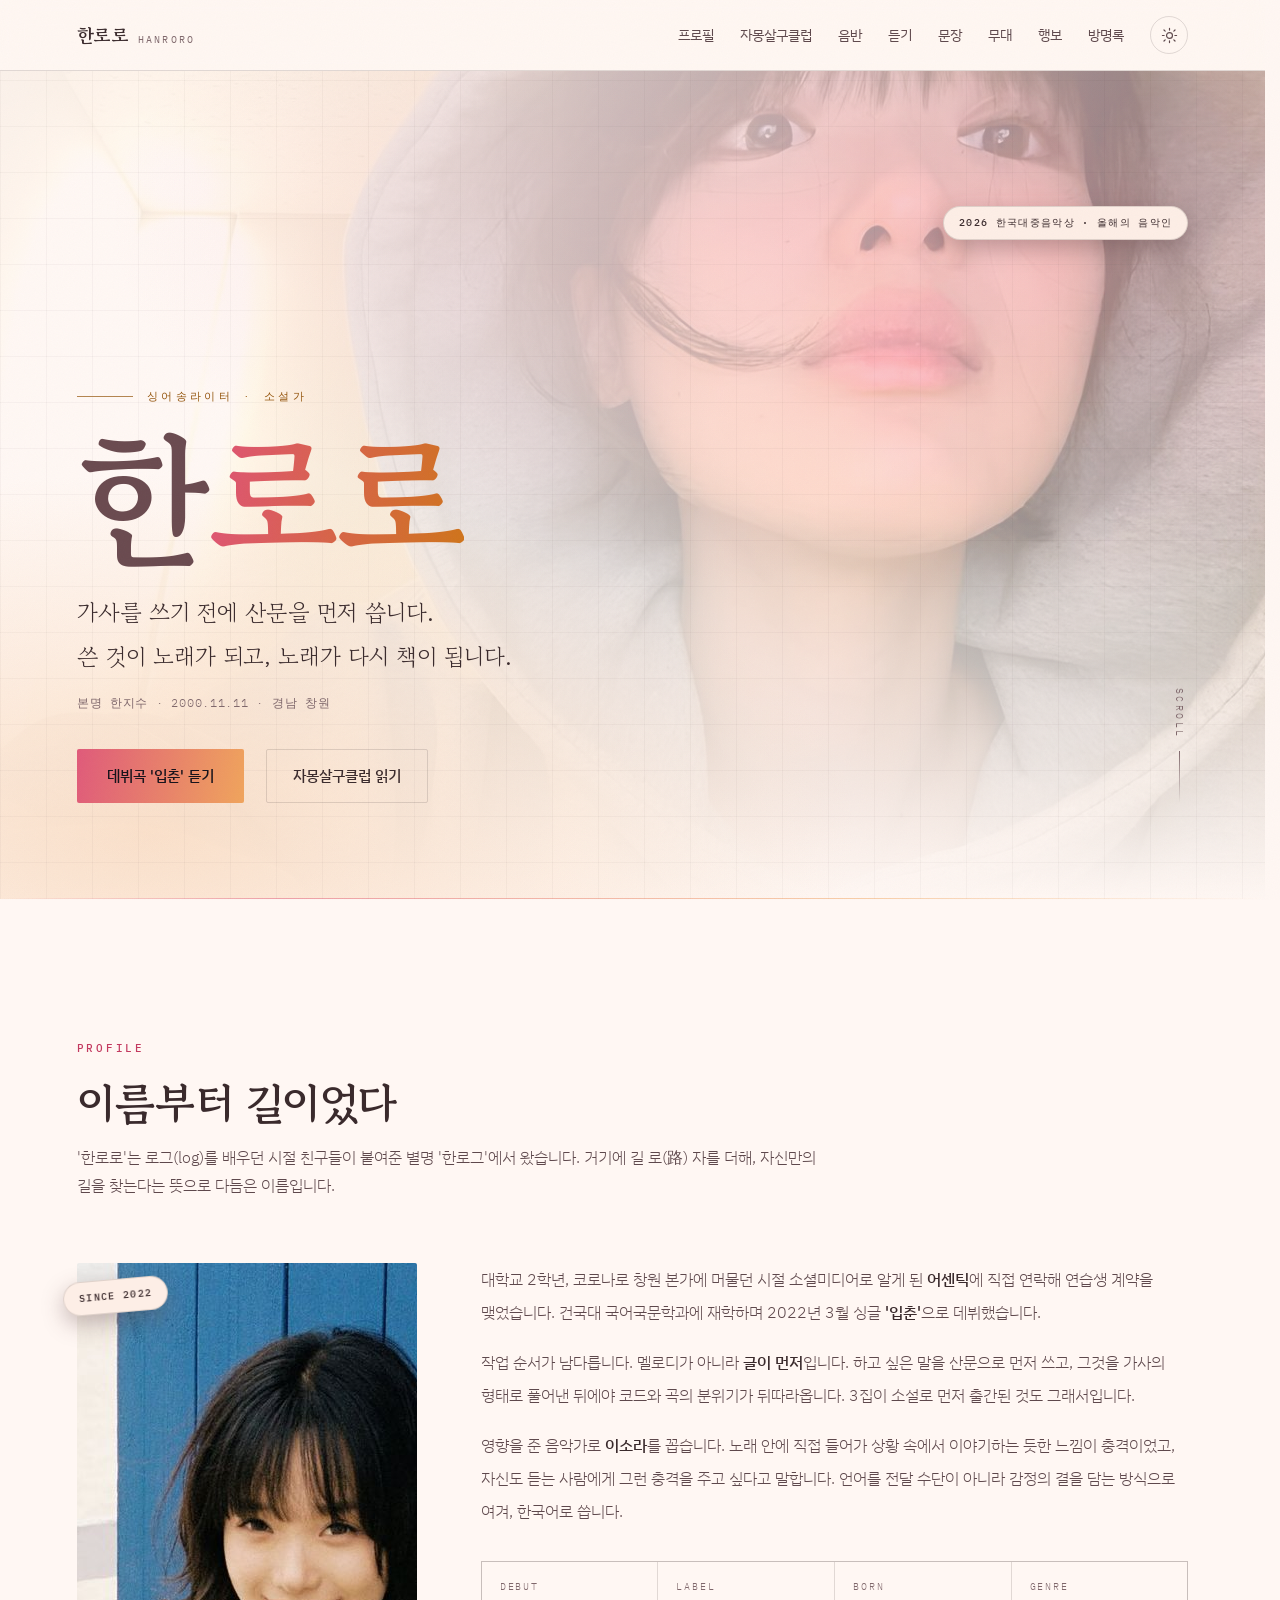
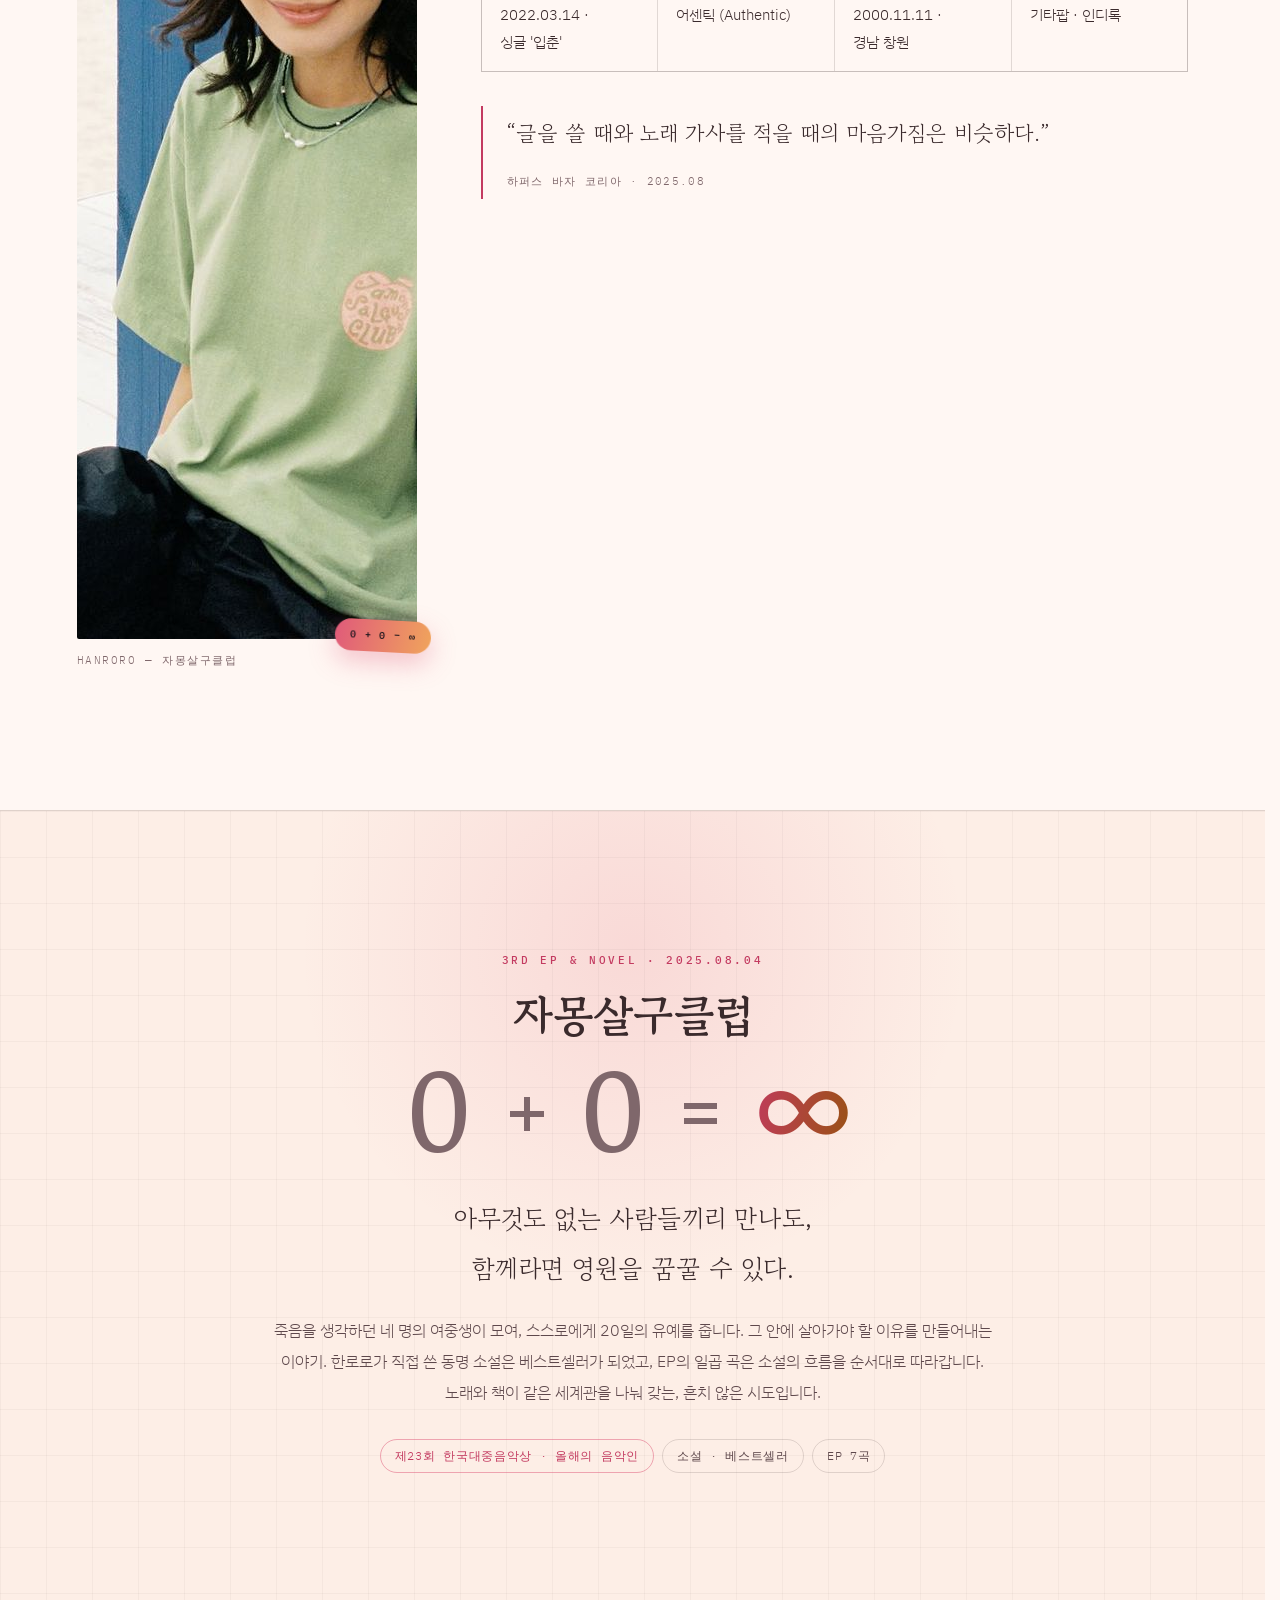
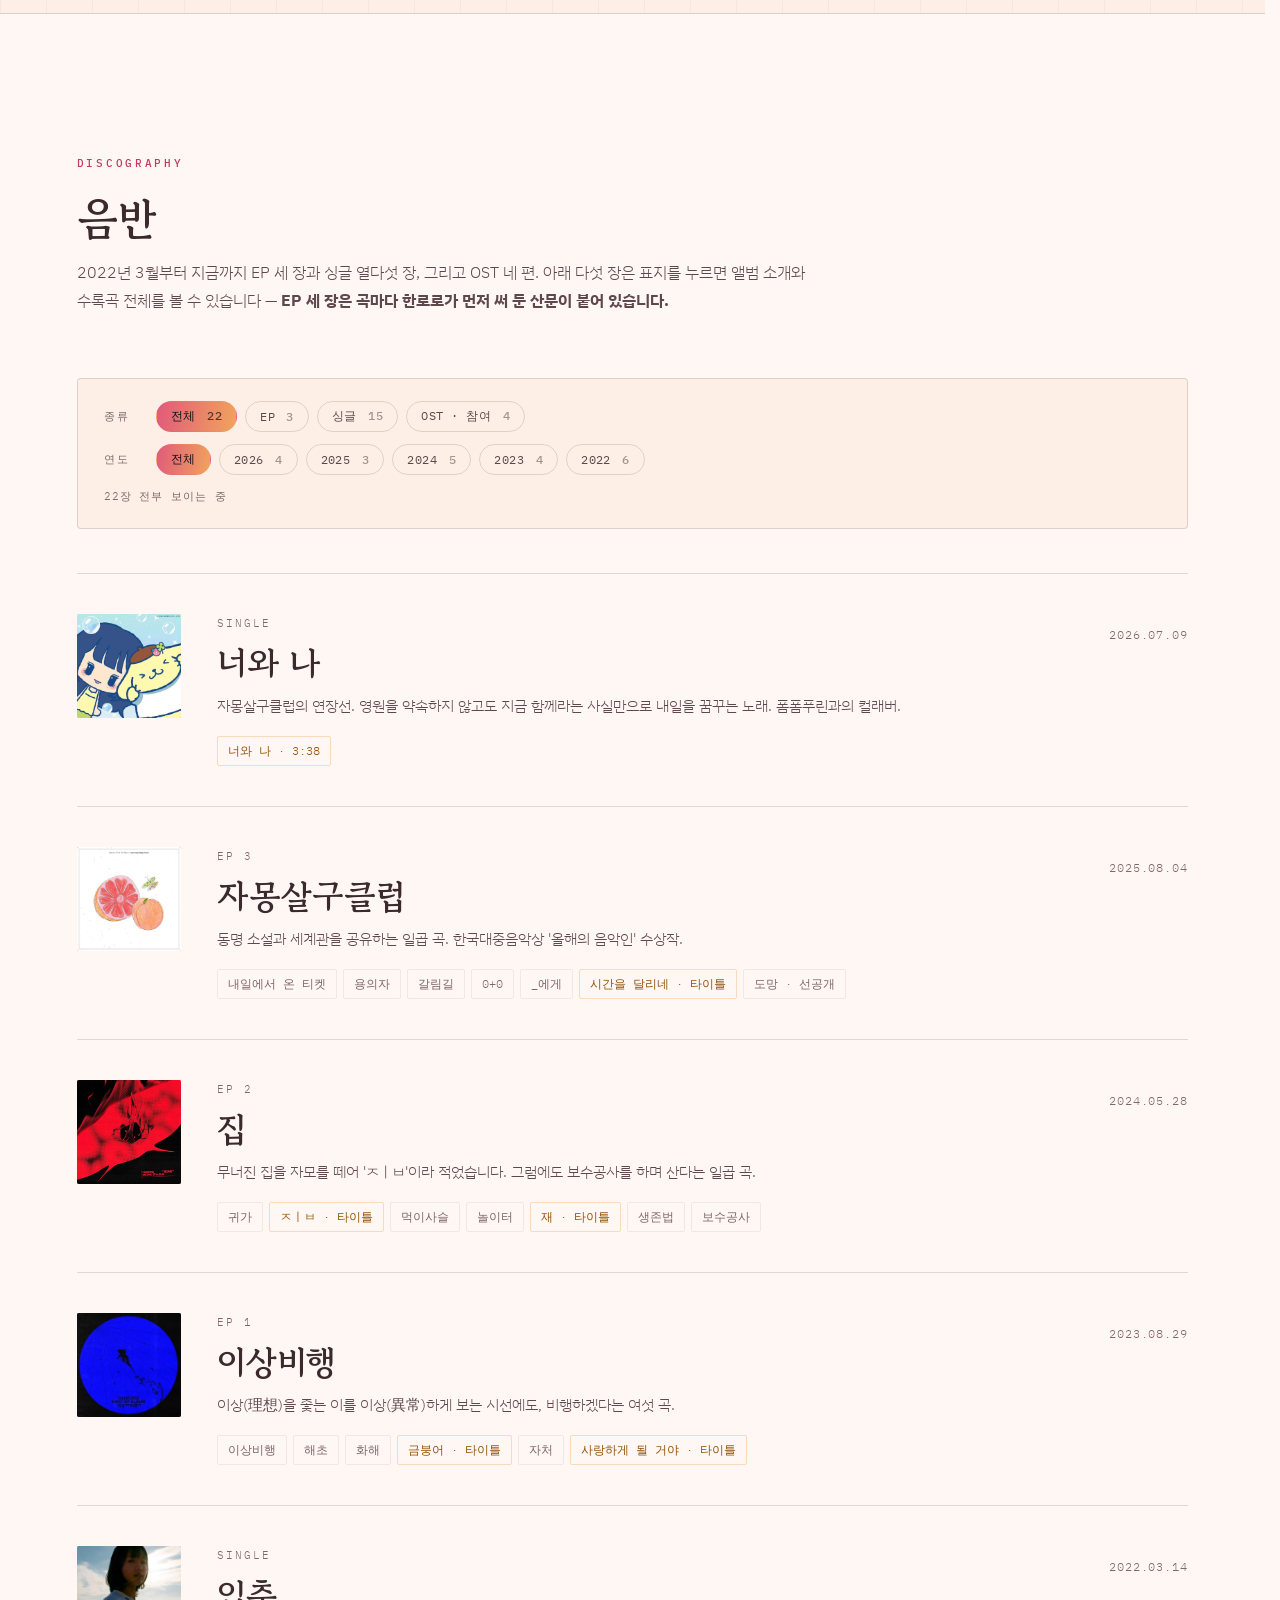
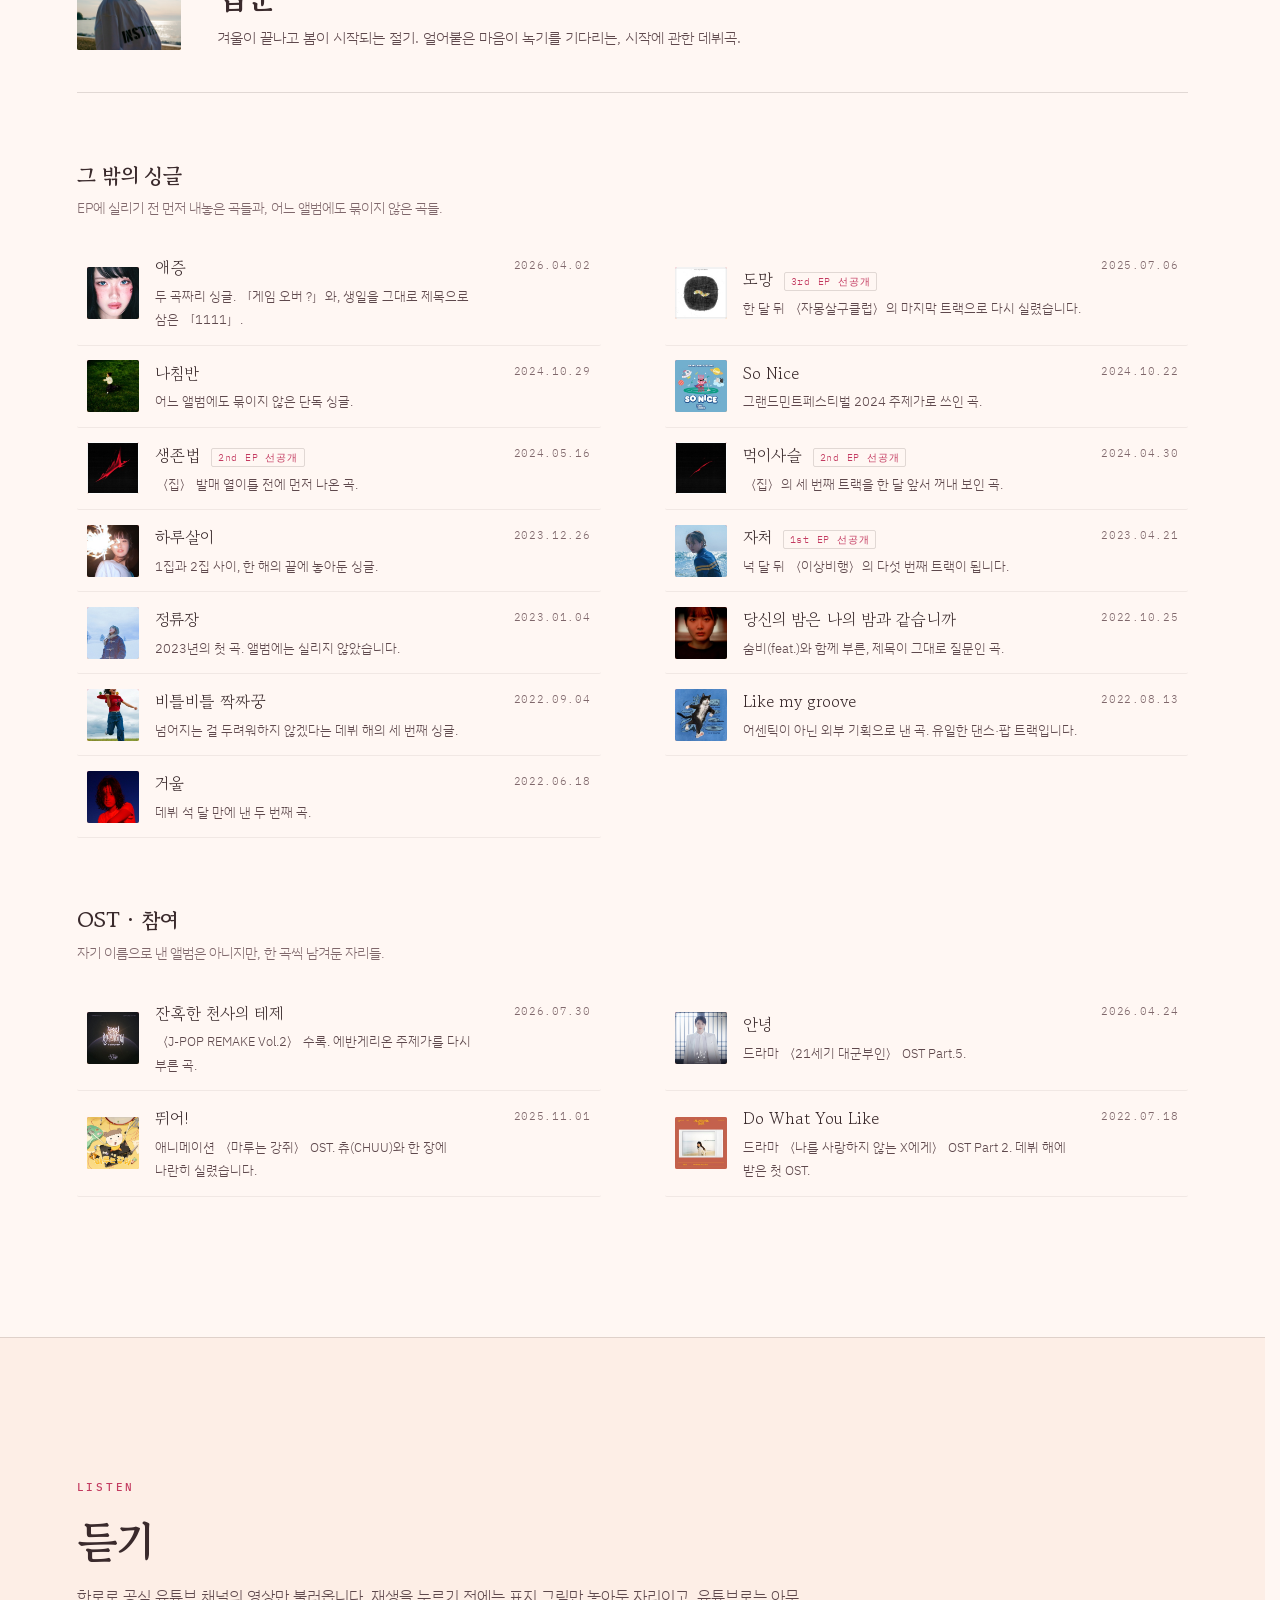
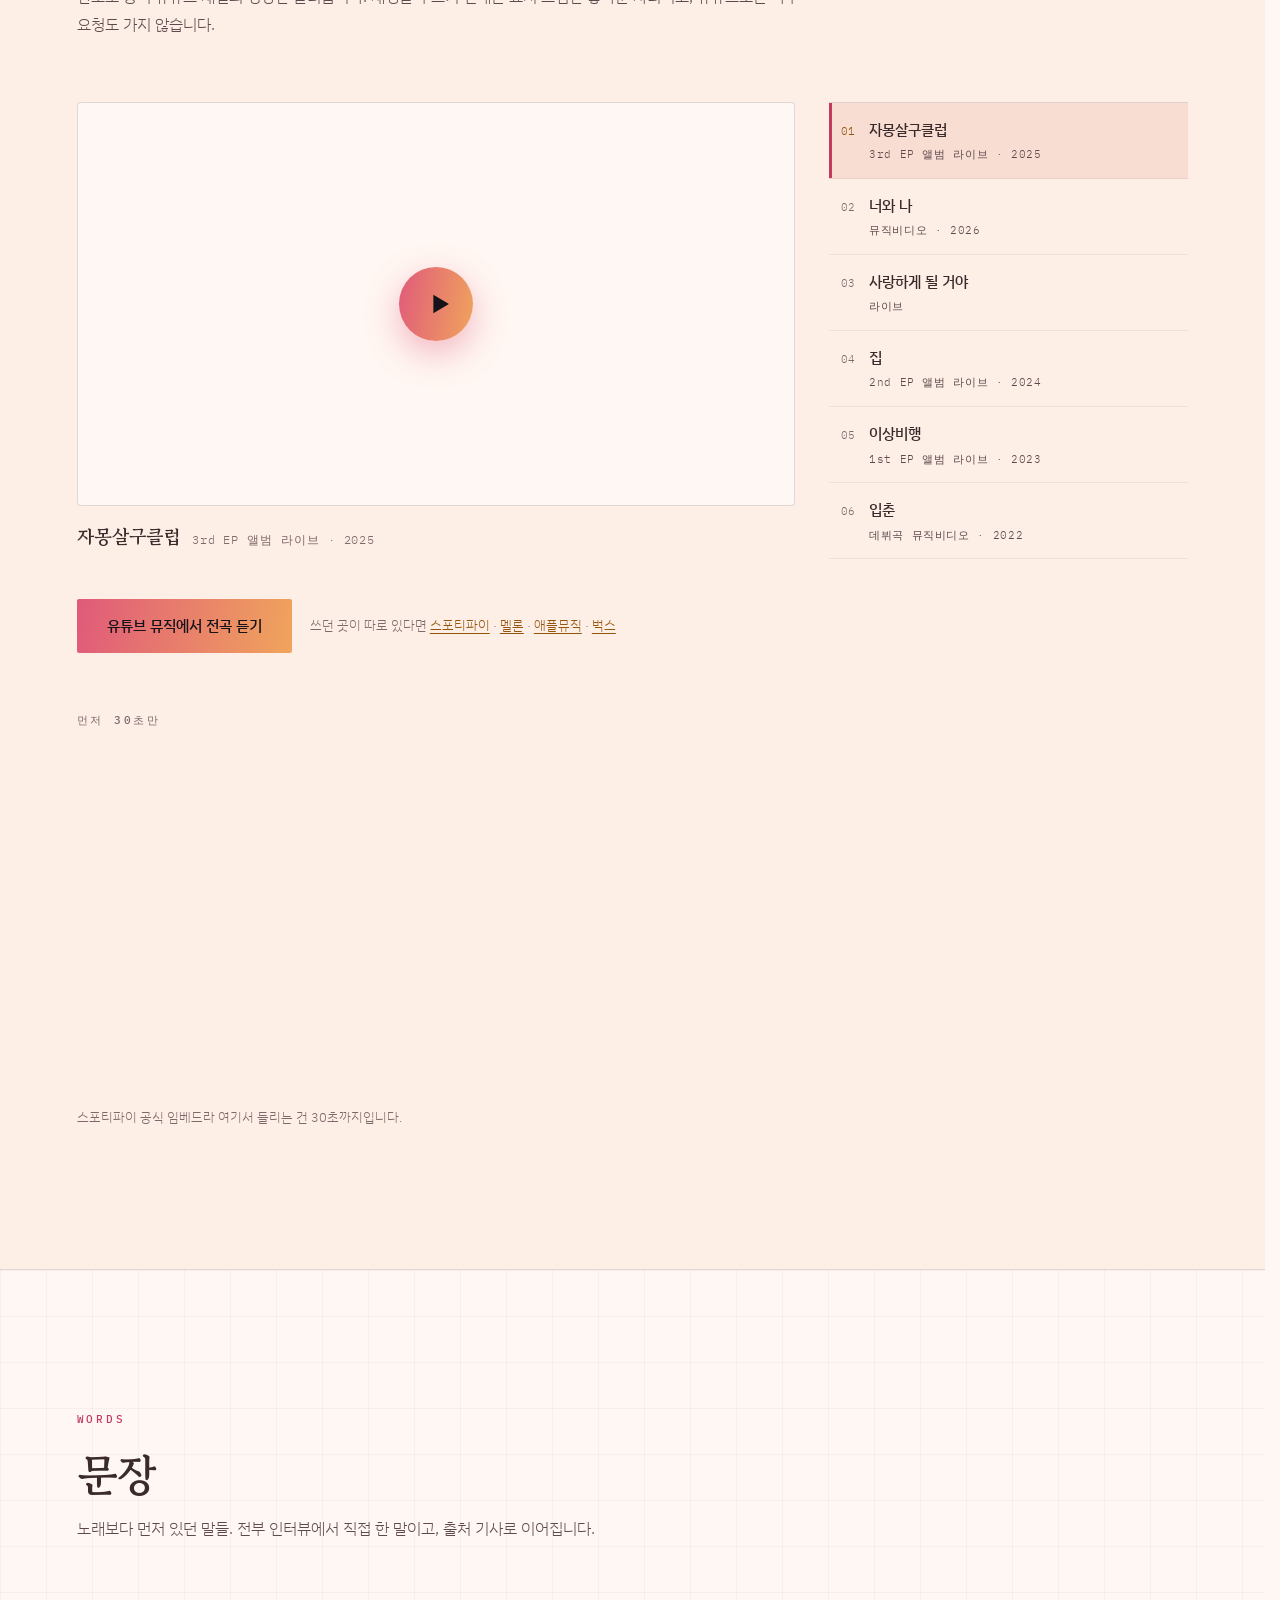
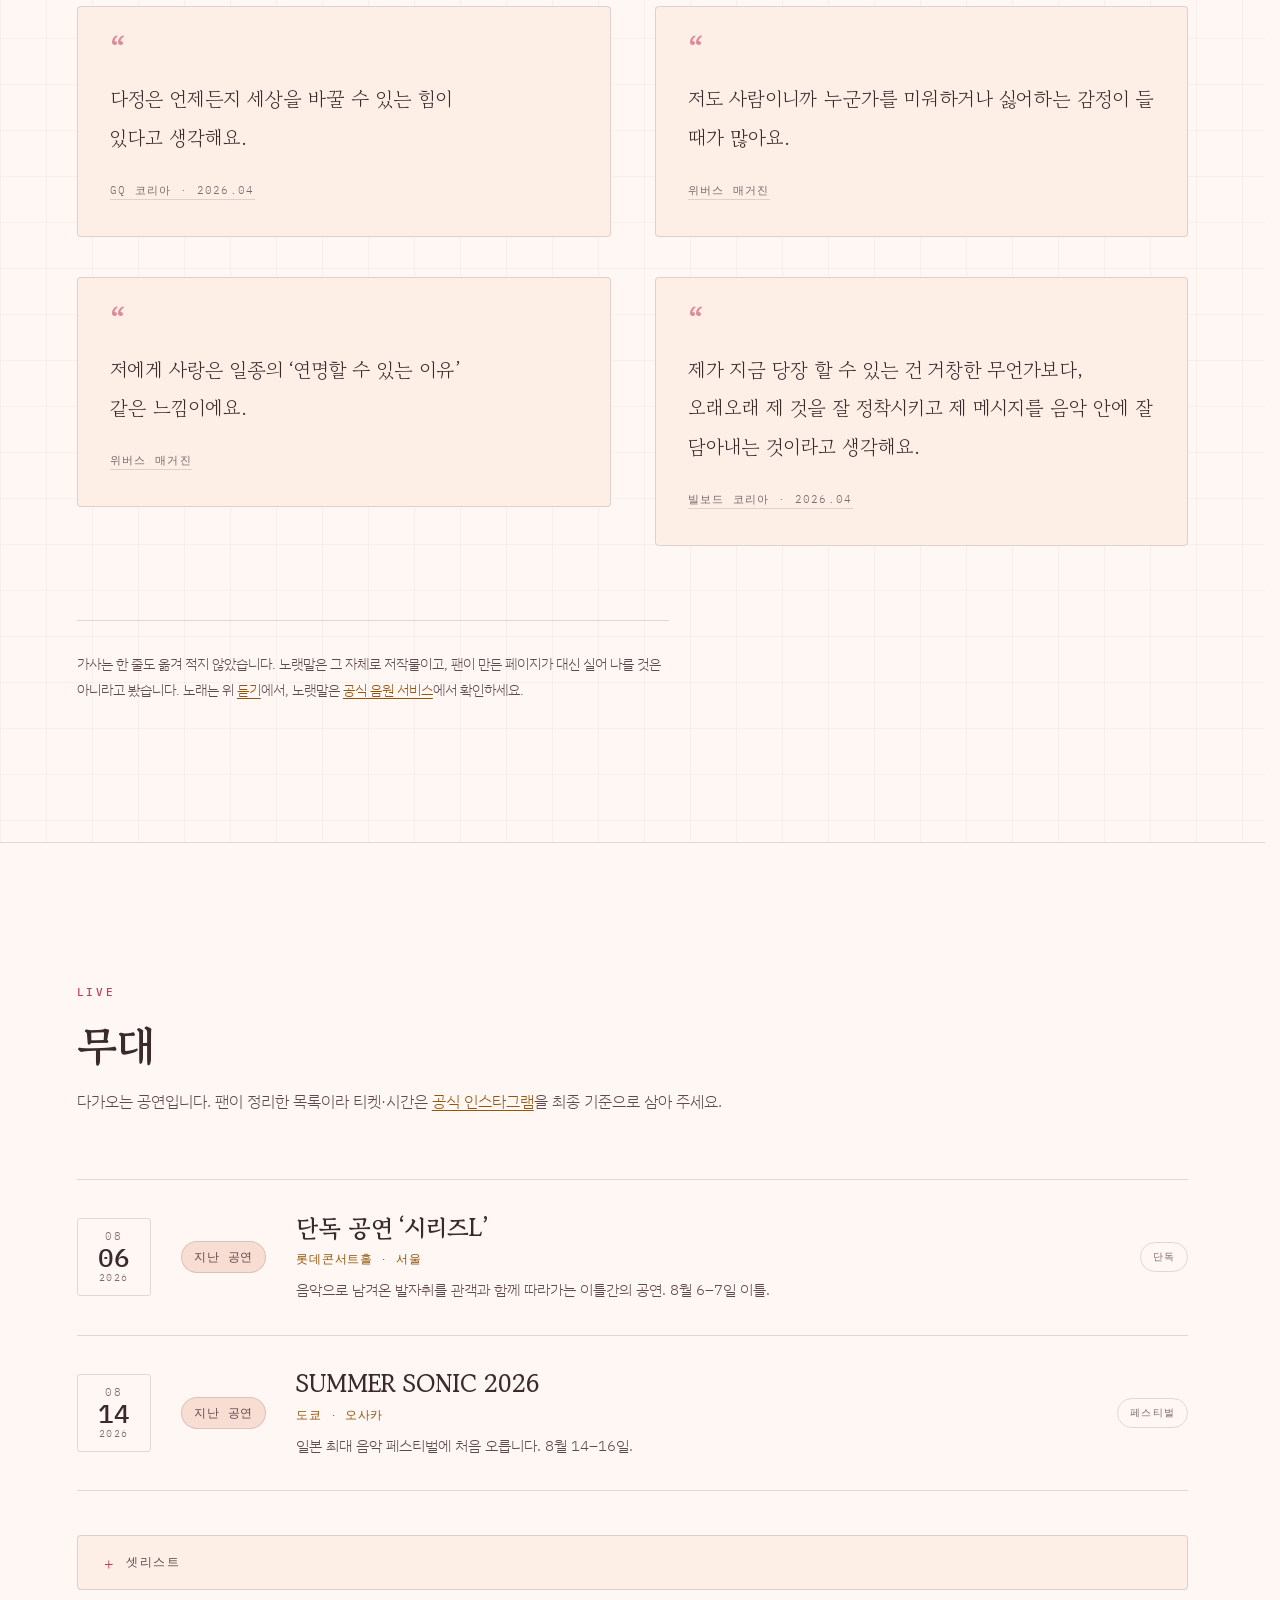
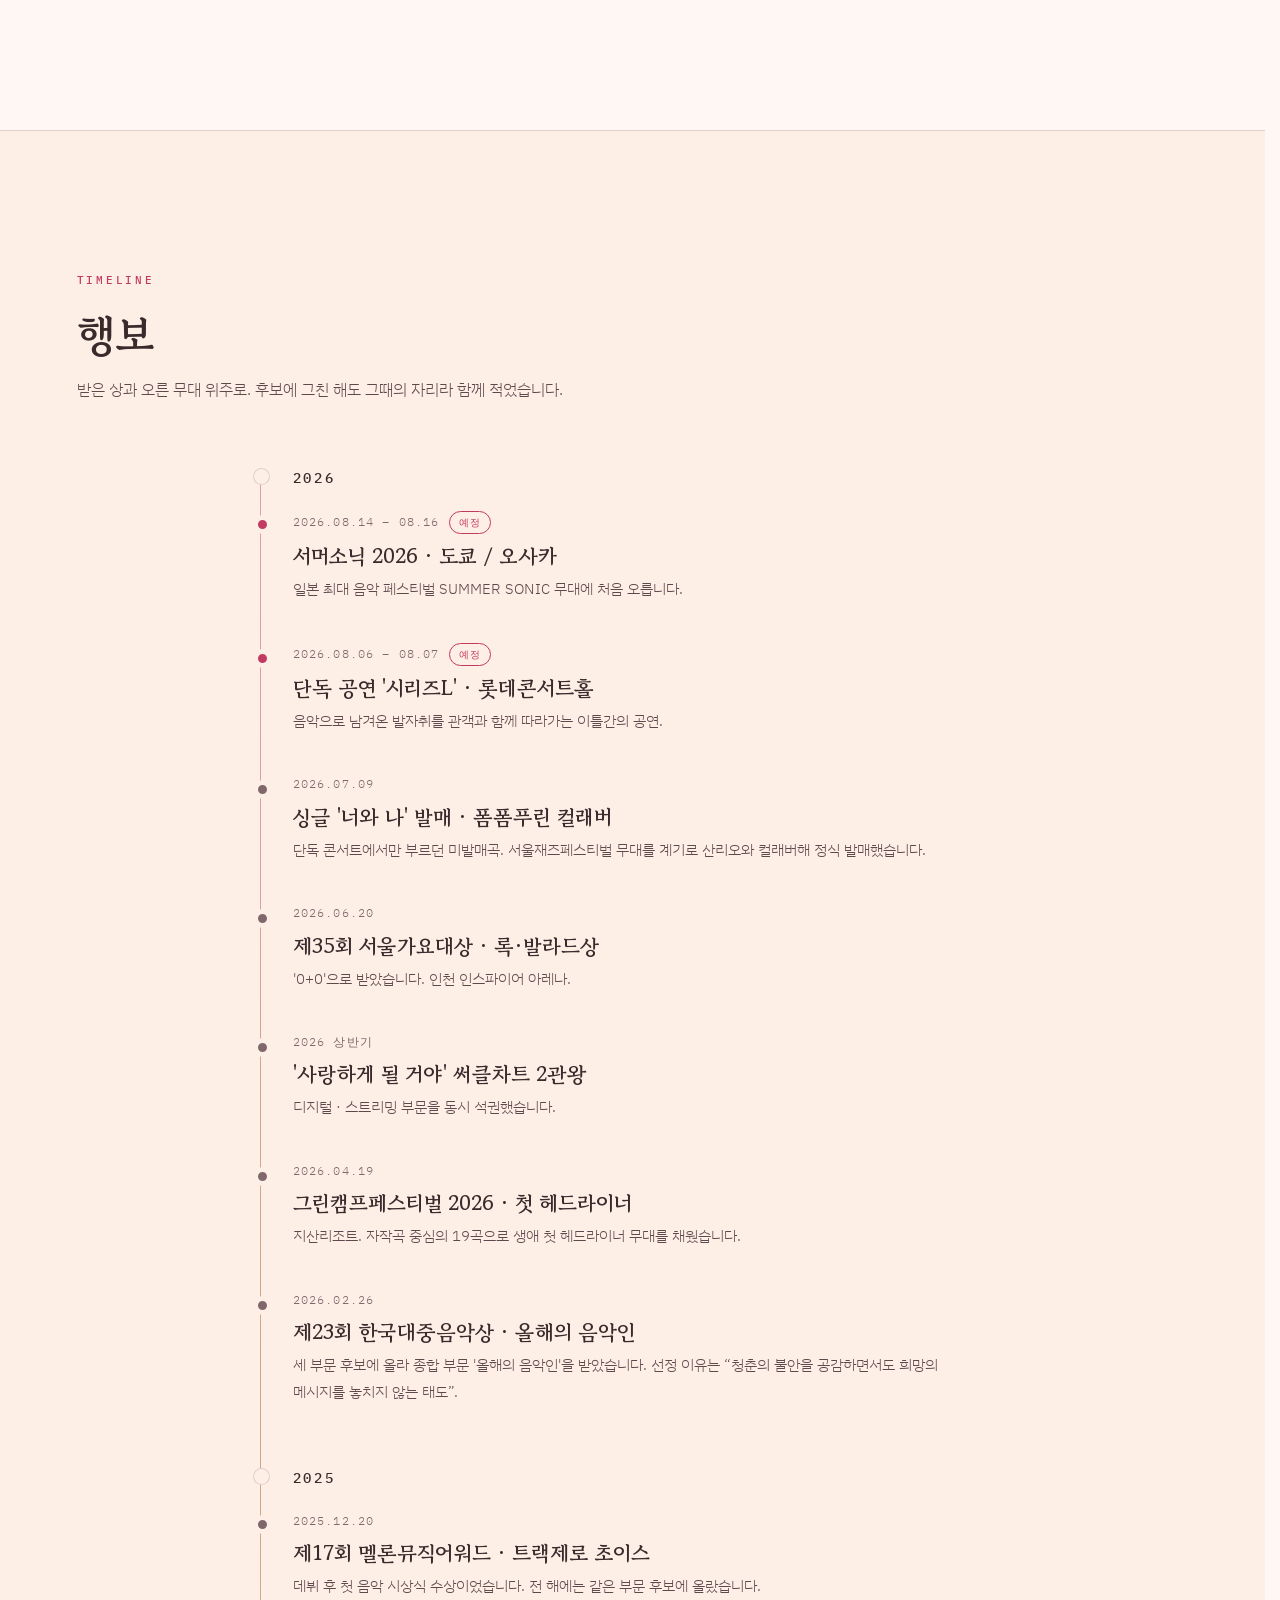
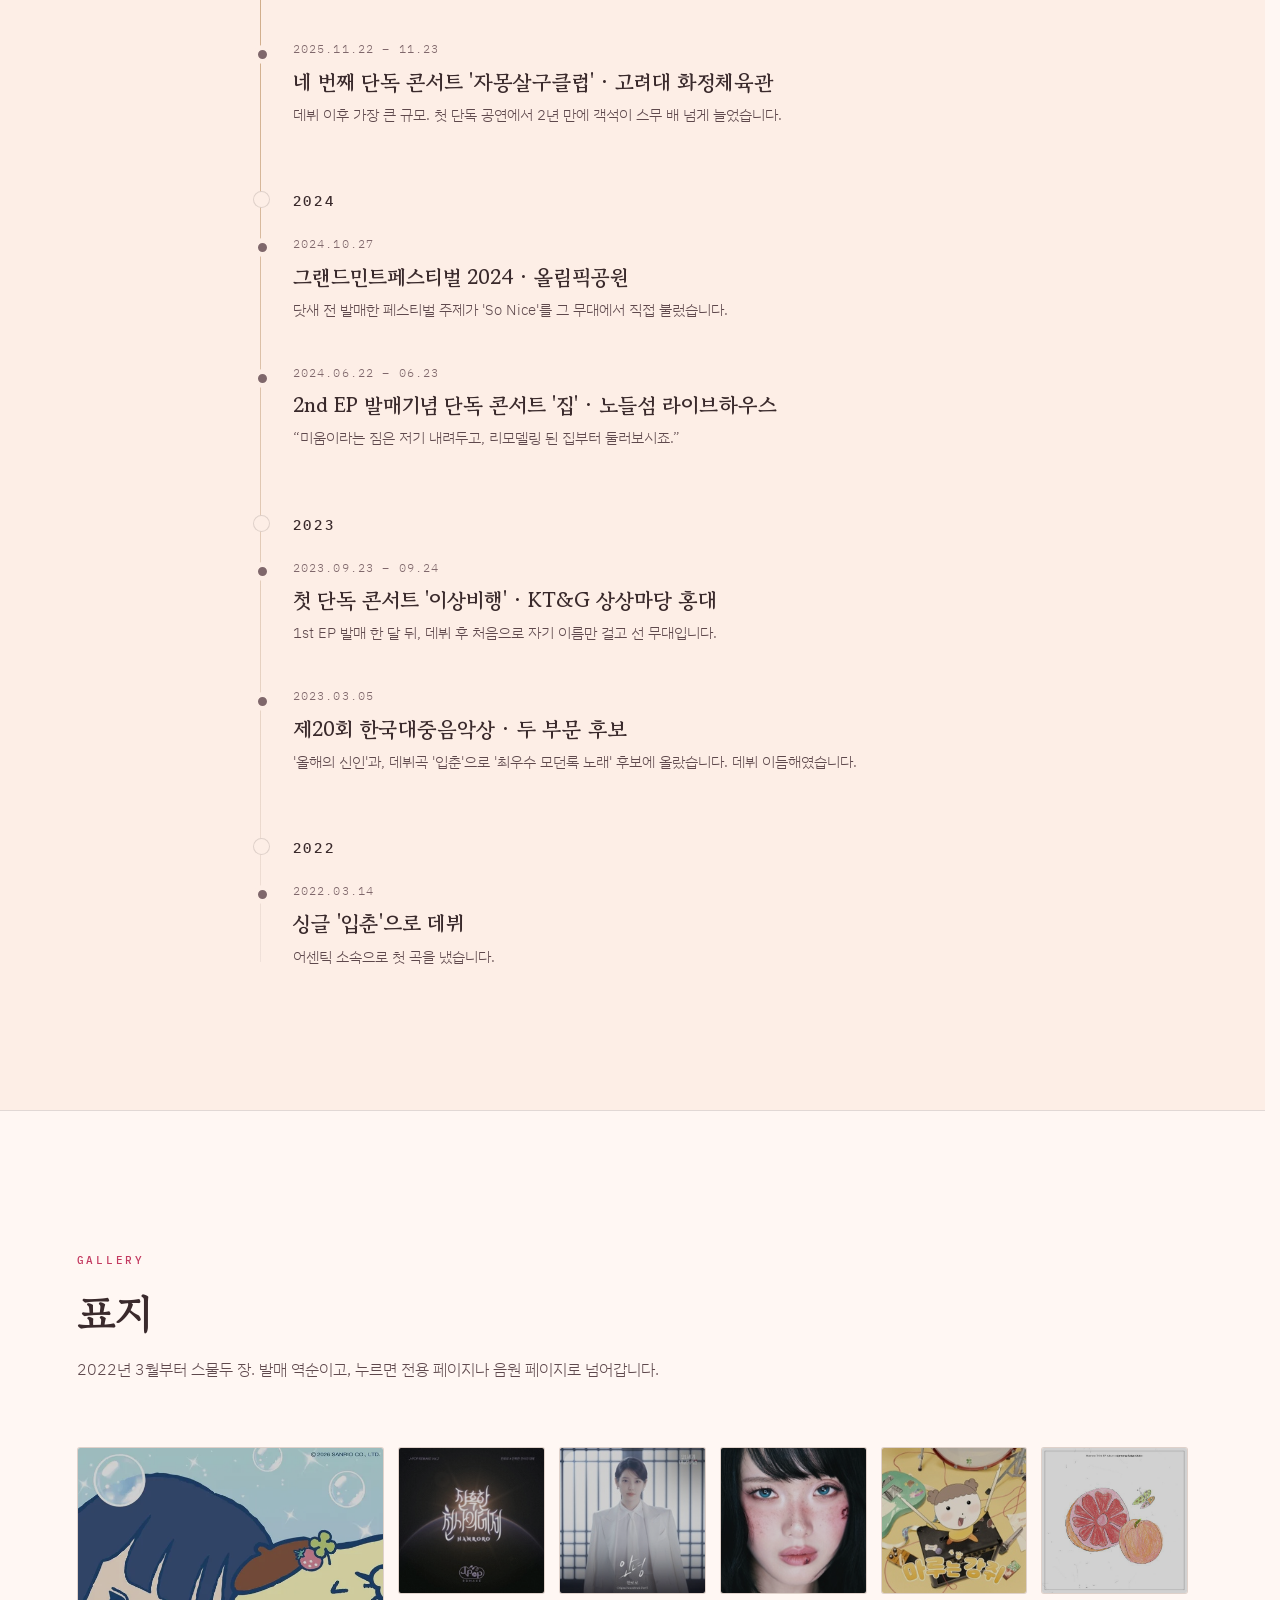
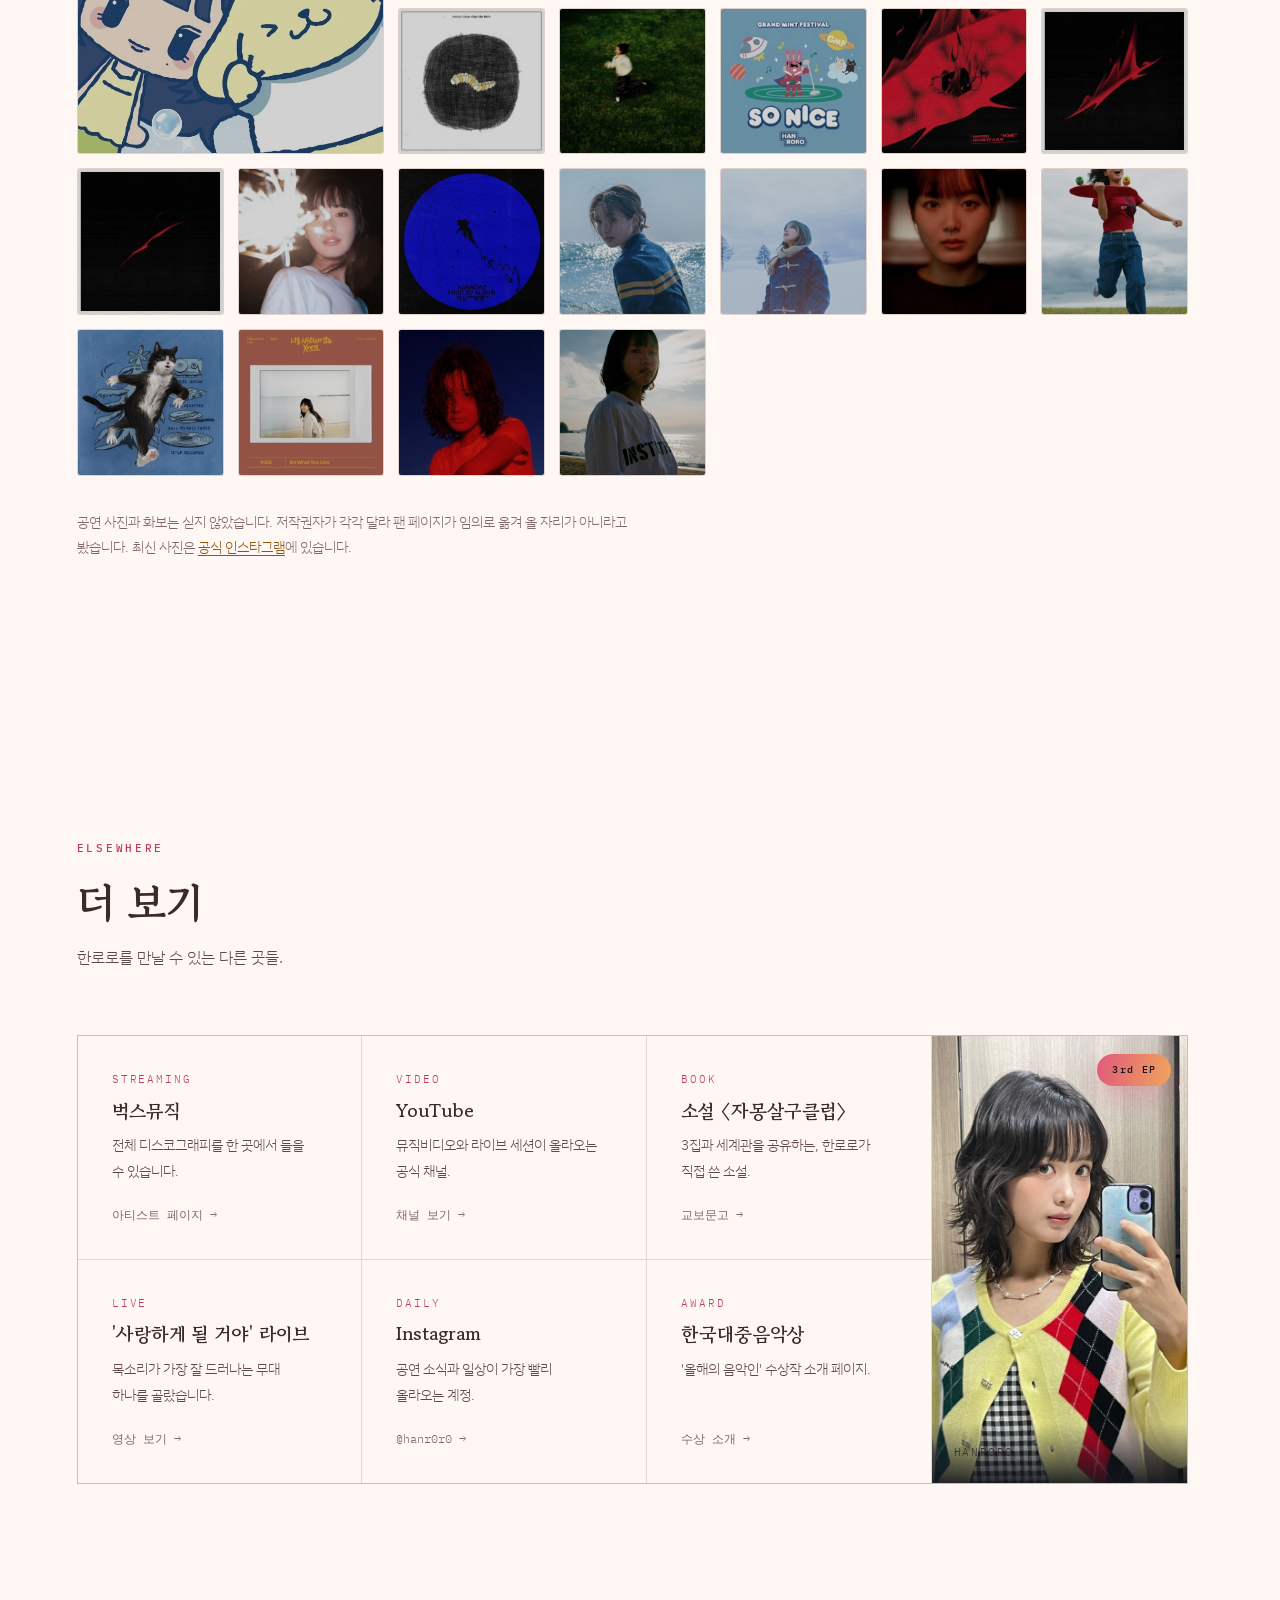
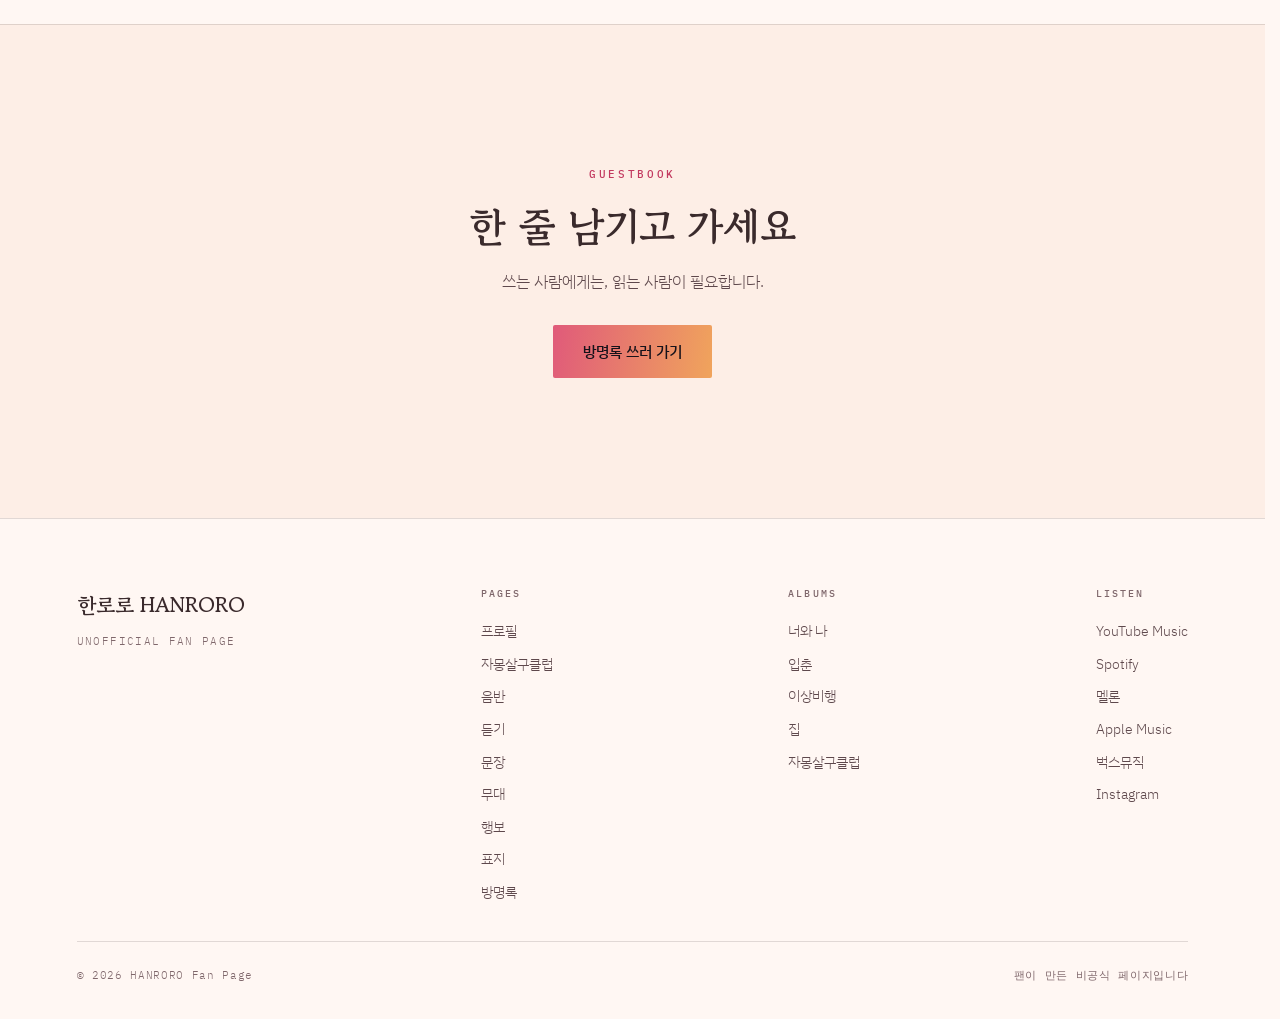
==== commit e35b9fe3: "주력 스트리밍을 유튜브 뮤직으로 (FIX.md F3) 와이즈앱 2026.06 국내 음악 앱 이용자: 유튜브뮤직 949만 > 스포티파이 622만 > 멜론 593만. 벅스는 순위에 없" ====
--- a/index.html
+++ b/index.html
@@ -562,18 +562,28 @@
       </ol>
     </div>
 
-    <!-- 음원은 스포티파이 공식 임베드. loading=lazy라 이 자리까지 내려와야 불러온다 -->
+    <!-- 주력은 유튜브 뮤직. 2026년 6월 와이즈앱 기준 국내 음악 앱 이용자 1위(949만),
+         2위 스포티파이 622만, 3위 멜론 593만. 나머지는 보조 링크로만 남긴다 -->
+    <p class="plat" data-aos="fade-up">
+      <a class="btn" href="https://music.youtube.com/channel/UCrDa_5OU-rhvXqWlPx5hgKQ"
+         target="_blank" rel="noopener">유튜브 뮤직에서 전곡 듣기</a>
+      <span class="plat-alt">쓰던 곳이 따로 있다면
+        <a href="https://open.spotify.com/artist/5wVJpXzuKV6Xj7Yhsf2uYx" target="_blank" rel="noopener">스포티파이</a> ·
+        <a href="https://www.melon.com/artist/timeline.htm?artistId=3080810" target="_blank" rel="noopener">멜론</a> ·
+        <a href="https://music.apple.com/kr/artist/hanroro/1613668993" target="_blank" rel="noopener">애플뮤직</a> ·
+        <a href="https://music.bugs.co.kr/artist/20155724/albums" target="_blank" rel="noopener">벅스</a>
+      </span>
+    </p>
+
+    <!-- 미리듣기는 스포티파이 공식 임베드. 전곡 재생 링크는 위 .plat에 있다.
+         loading=lazy라 이 자리까지 내려와야 불러온다 -->
     <div class="spot" data-aos="fade-up">
-      <h3 class="spot-head">음원으로</h3>
+      <h3 class="spot-head">먼저 30초만</h3>
       <iframe class="spot-frame" title="한로로 Spotify 아티스트 플레이어"
               src="https://open.spotify.com/embed/artist/5wVJpXzuKV6Xj7Yhsf2uYx?utm_source=generator&amp;theme=0"
               width="100%" height="352" frameborder="0" loading="lazy"
               allow="autoplay; clipboard-write; encrypted-media; fullscreen; picture-in-picture"></iframe>
-      <p class="spot-note">
-        미리듣기는 30초입니다. 전곡은
-        <a href="https://open.spotify.com/artist/5wVJpXzuKV6Xj7Yhsf2uYx" target="_blank" rel="noopener">스포티파이</a> ·
-        <a href="https://music.bugs.co.kr/artist/20155724/albums" target="_blank" rel="noopener">벅스</a>에서.
-      </p>
+      <p class="spot-note">스포티파이 공식 임베드라 여기서 들리는 건 30초까지입니다.</p>
     </div>
   </div>
 </section>
@@ -974,10 +984,11 @@
     </div>
     <div class="foot-col">
       <h3>Listen</h3>
+      <a href="https://music.youtube.com/channel/UCrDa_5OU-rhvXqWlPx5hgKQ" target="_blank" rel="noopener">YouTube Music</a>
+      <a href="https://open.spotify.com/artist/5wVJpXzuKV6Xj7Yhsf2uYx" target="_blank" rel="noopener">Spotify</a>
+      <a href="https://www.melon.com/artist/timeline.htm?artistId=3080810" target="_blank" rel="noopener">멜론</a>
+      <a href="https://music.apple.com/kr/artist/hanroro/1613668993" target="_blank" rel="noopener">Apple Music</a>
       <a href="https://music.bugs.co.kr/artist/20155724" target="_blank" rel="noopener">벅스뮤직</a>
-      <a href="https://www.youtube.com/channel/UCrDa_5OU-rhvXqWlPx5hgKQ" target="_blank" rel="noopener">YouTube</a>
-      <a href="https://open.spotify.com/artist/5wVJpXzuKV6Xj7Yhsf2uYx" target="_blank" rel="noopener">Spotify</a>
-      <a href="https://music.apple.com/kr/artist/hanroro/1613668993" target="_blank" rel="noopener">Apple Music</a>
       <a href="https://www.instagram.com/hanr0r0/" target="_blank" rel="noopener">Instagram</a>
     </div>
   </div>
--- a/css/style.css
+++ b/css/style.css
@@ -621,7 +621,8 @@
   display:grid;
   /* 두 열이 붙어 있으면 어느 줄이 한 항목인지 안 읽힌다 → 열 사이를 크게 벌린다 */
   column-gap:clamp(28px, 5vw, 64px);
-  grid-template-columns:repeat(auto-fill, minmax(430px, 1fr));
+  /* min()이 없으면 화면이 430px보다 좁을 때 칸이 줄지 않아 가로로 넘친다 (390px에서 63px 넘쳤다) */
+  grid-template-columns:repeat(auto-fill, minmax(min(430px, 100%), 1fr));
 }
 .disc {
   display:grid; grid-template-columns:52px minmax(0,1fr) auto;
@@ -715,6 +716,14 @@
 .pl-item.is-on { background:var(--surface-2); box-shadow:inset 3px 0 0 var(--grapefruit); }
 .pl-item.is-on .pl-no { color:var(--apricot); }
 
+/* 주력 스트리밍 — 유튜브 뮤직만 버튼으로 세우고 나머지는 한 줄 보조 링크 */
+.plat {
+  margin-top:clamp(26px, 3.4vw, 40px);
+  display:flex; flex-wrap:wrap; align-items:center; gap:14px 18px;
+}
+.plat-alt { font-size:0.84rem; color:var(--text-far); }
+.plat-alt a { color:var(--apricot); text-underline-offset:3px; }
+
 .spot { margin-top:clamp(38px, 5vw, 60px); }
 .spot-head {
   font-family:var(--mono); font-size:0.7rem; font-weight:500;
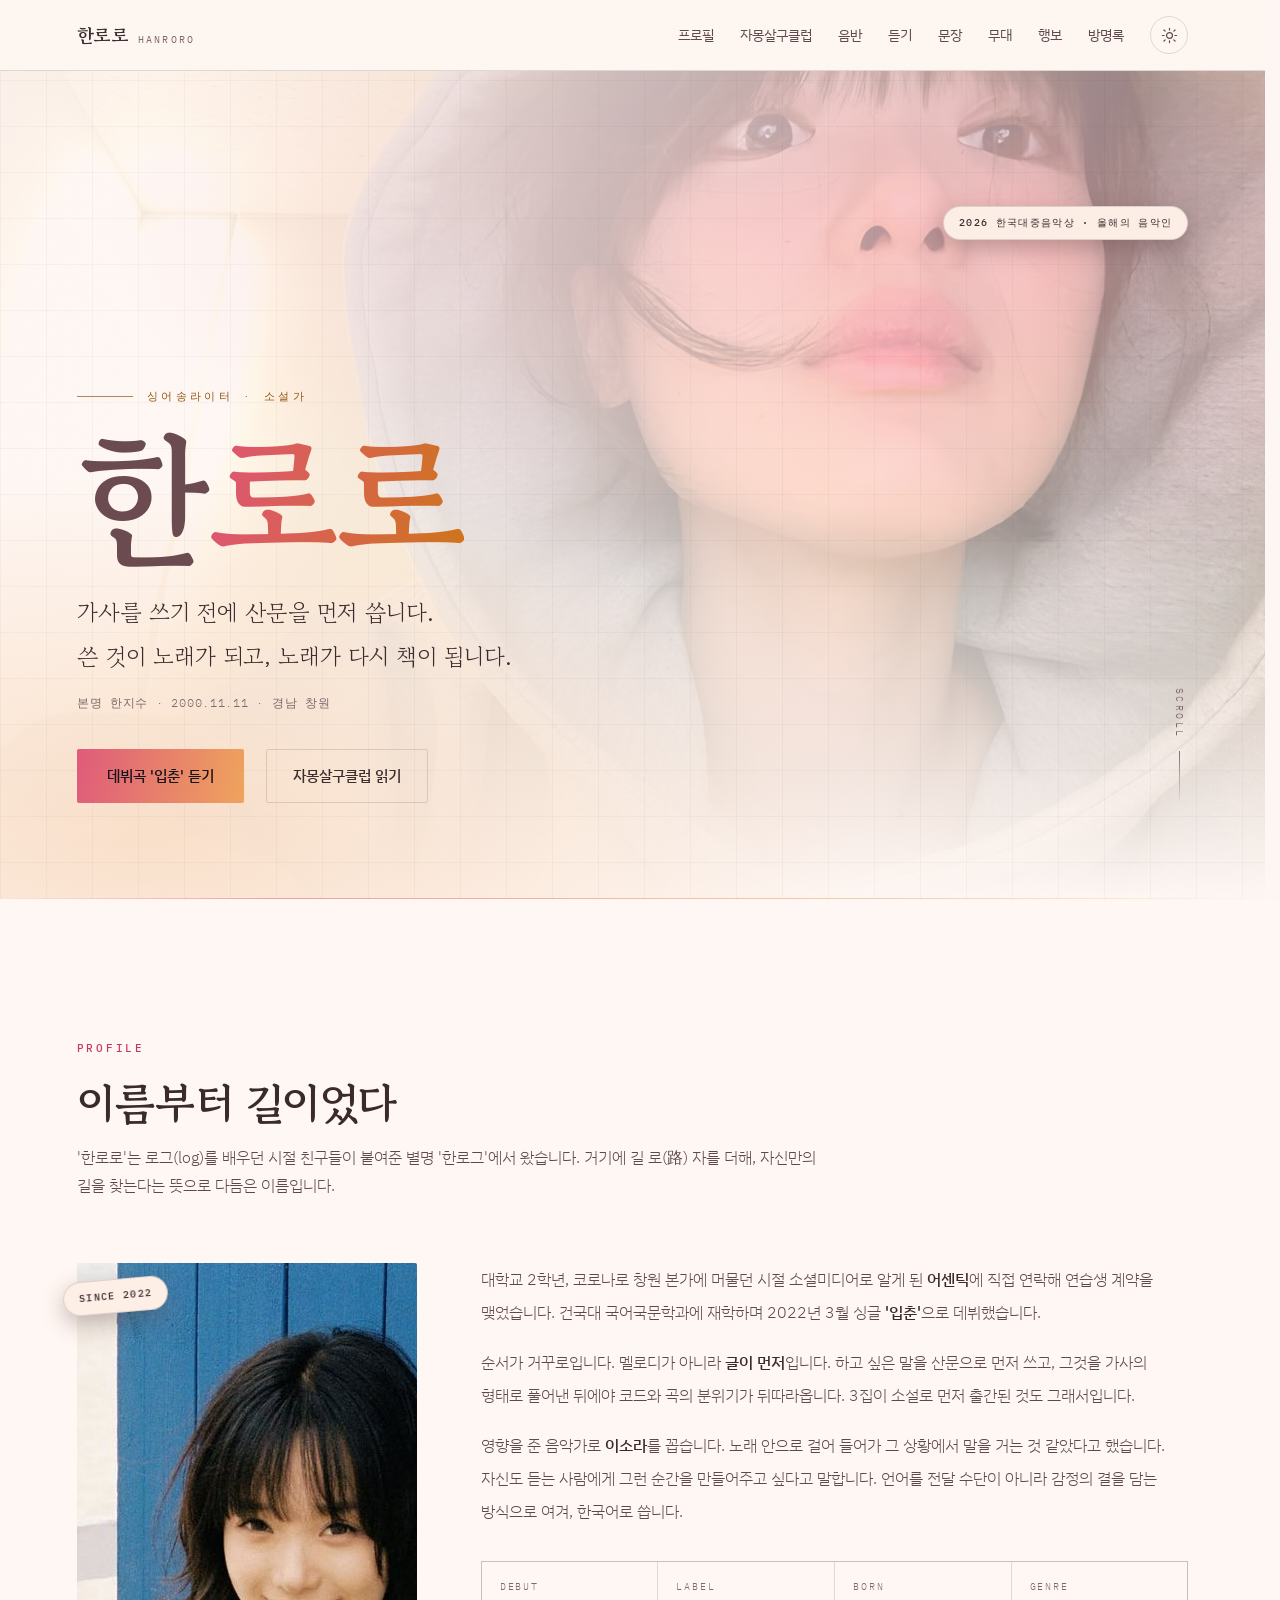
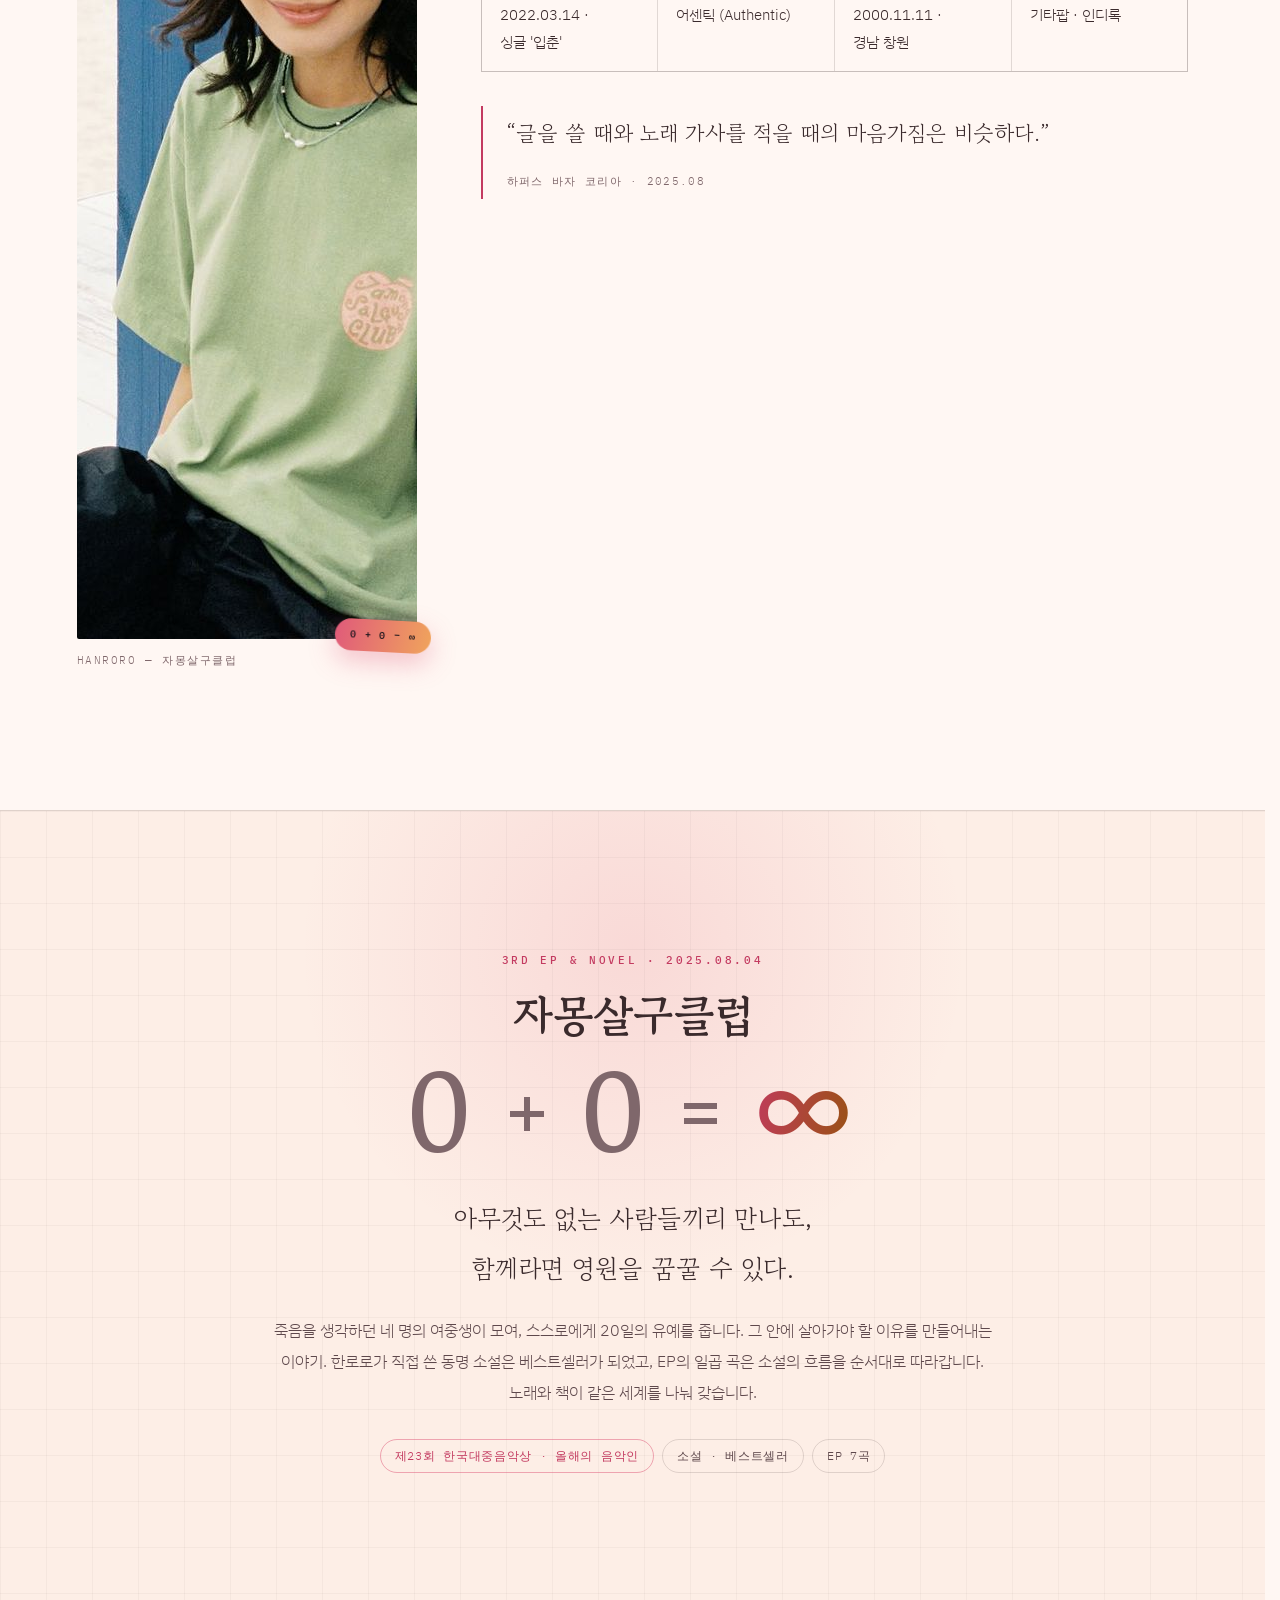
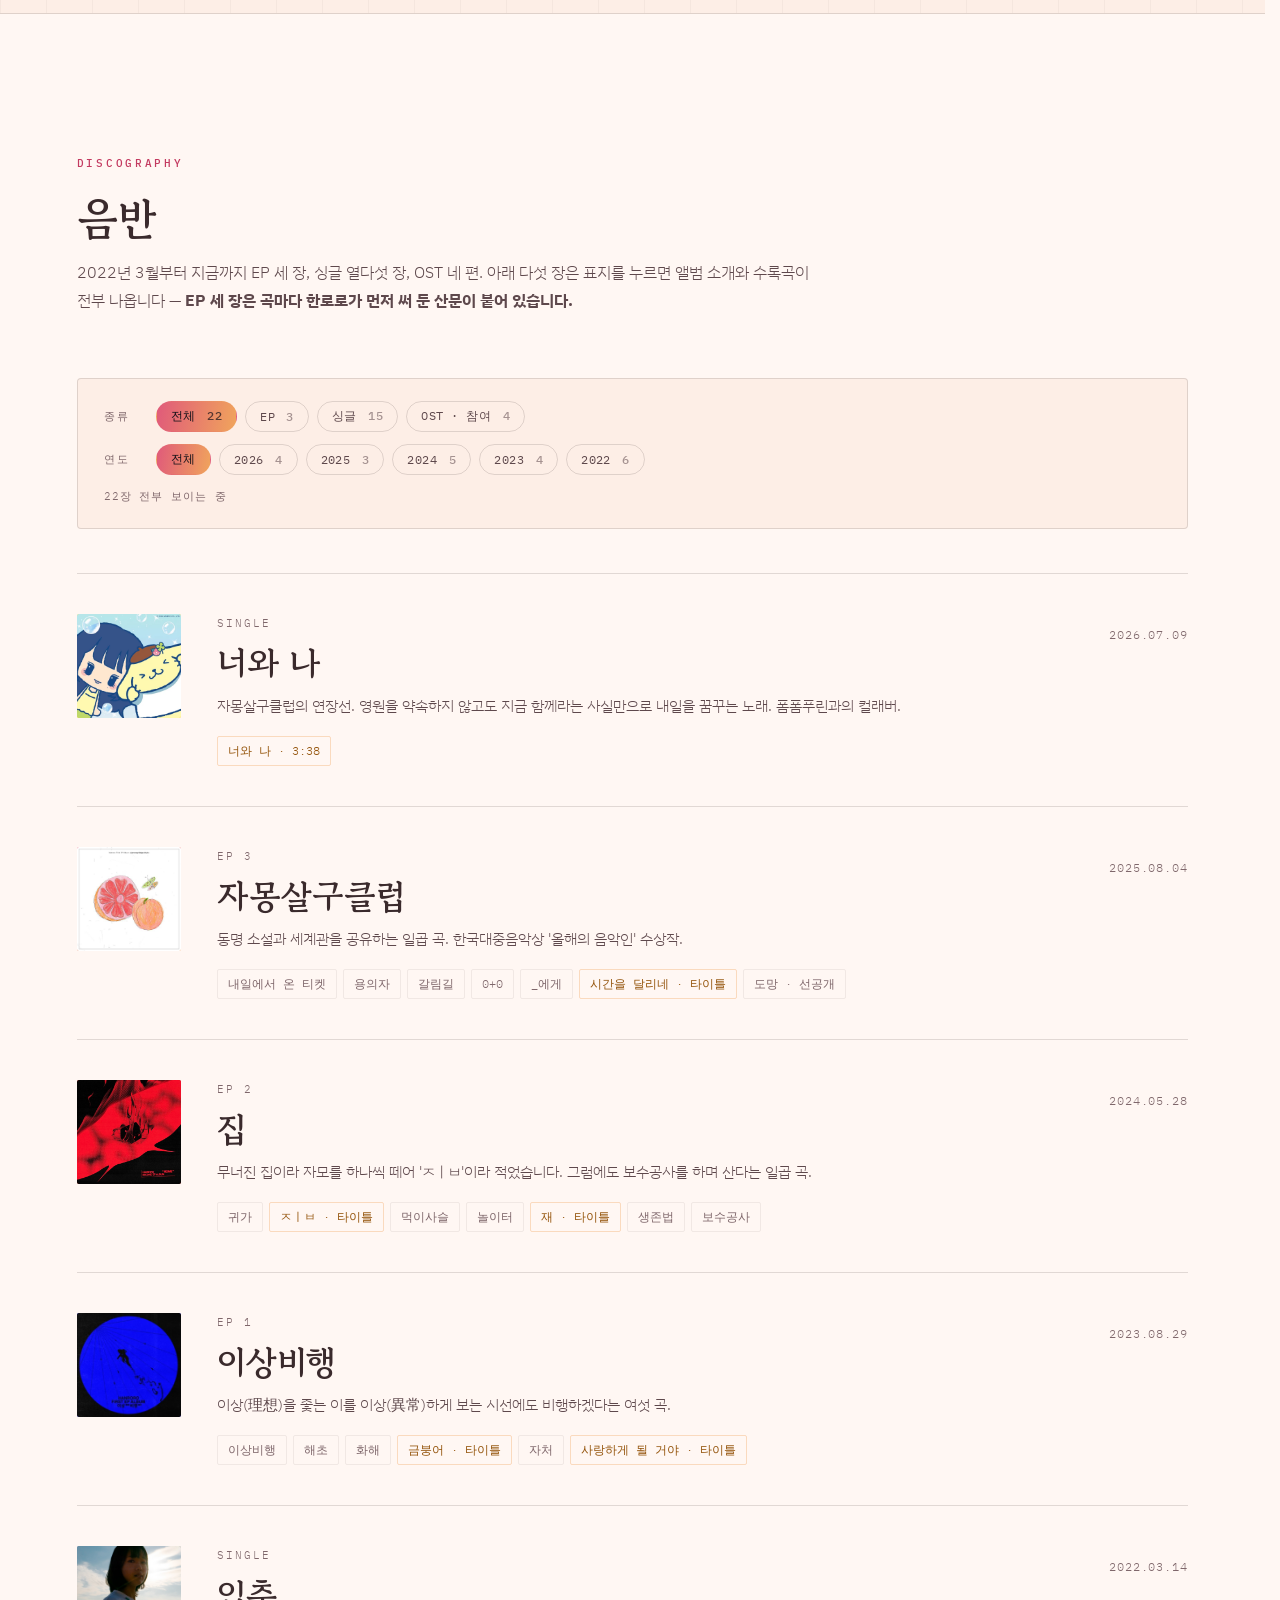
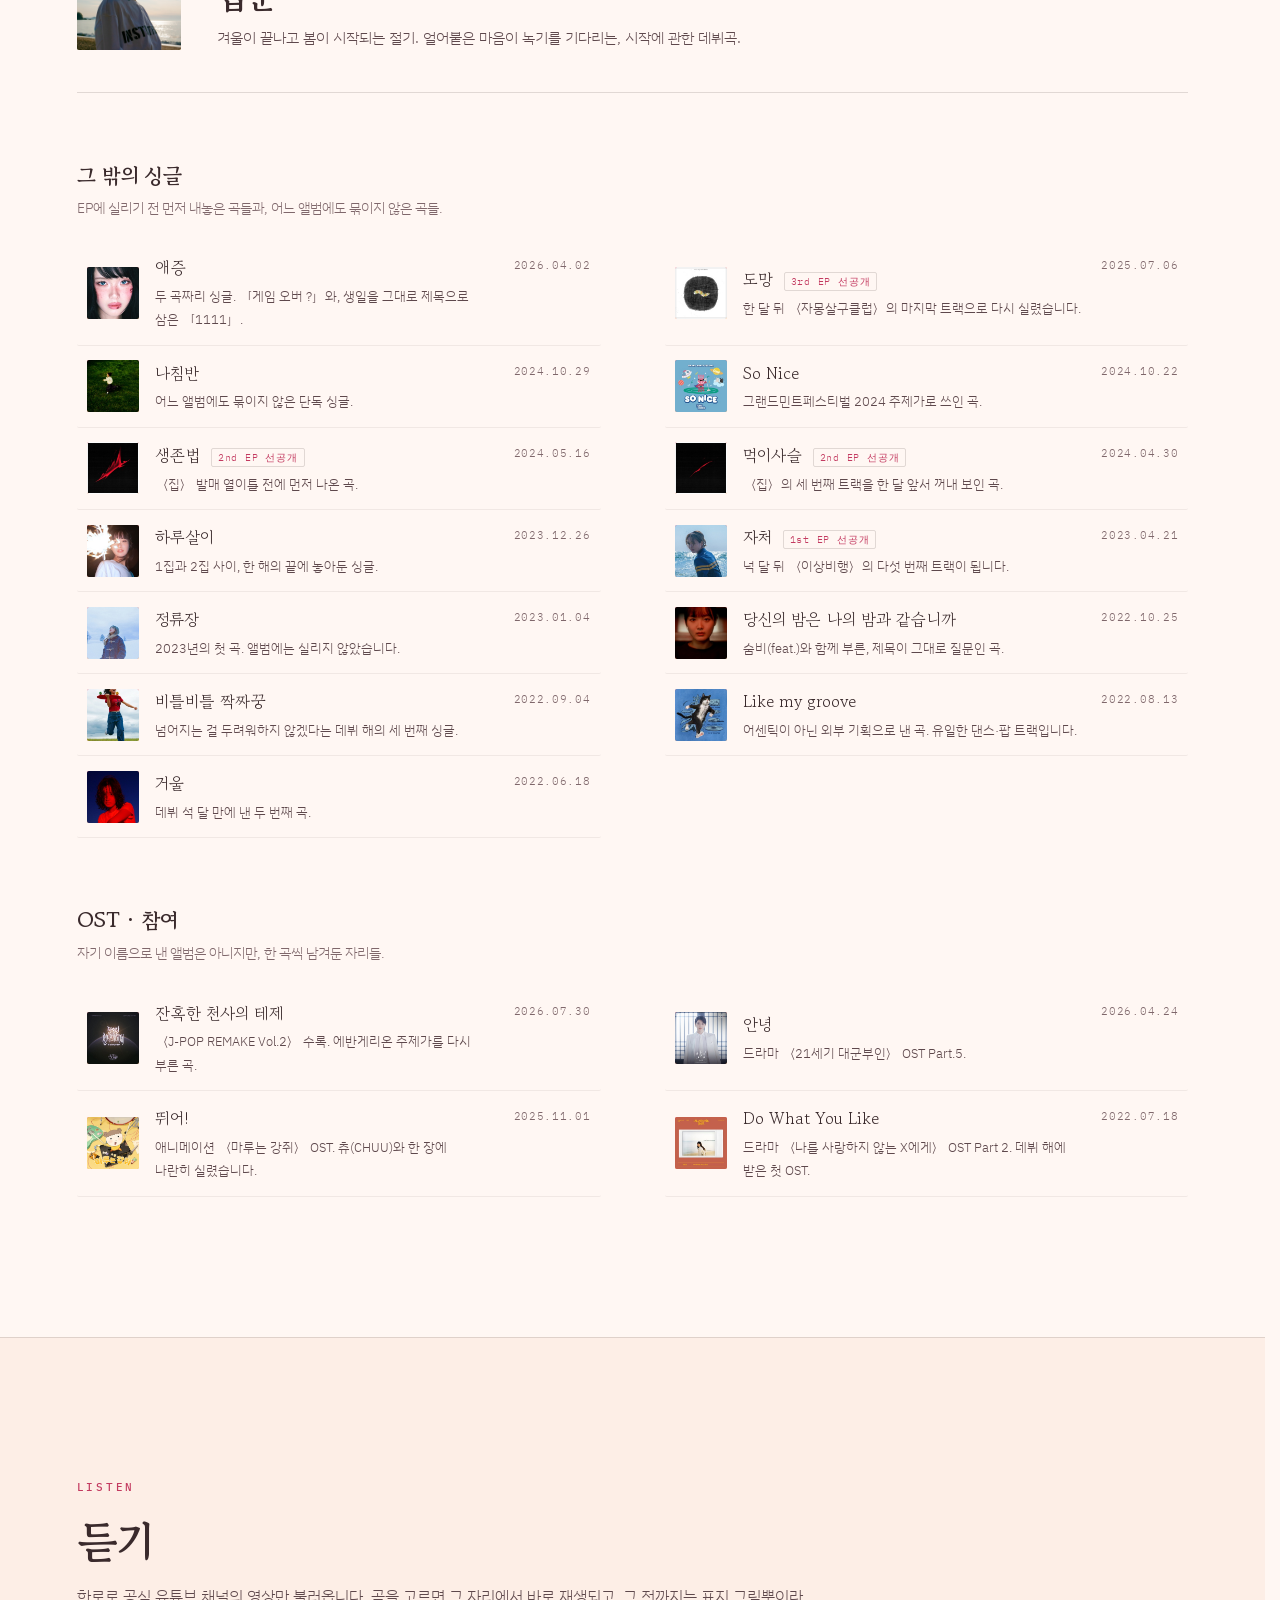
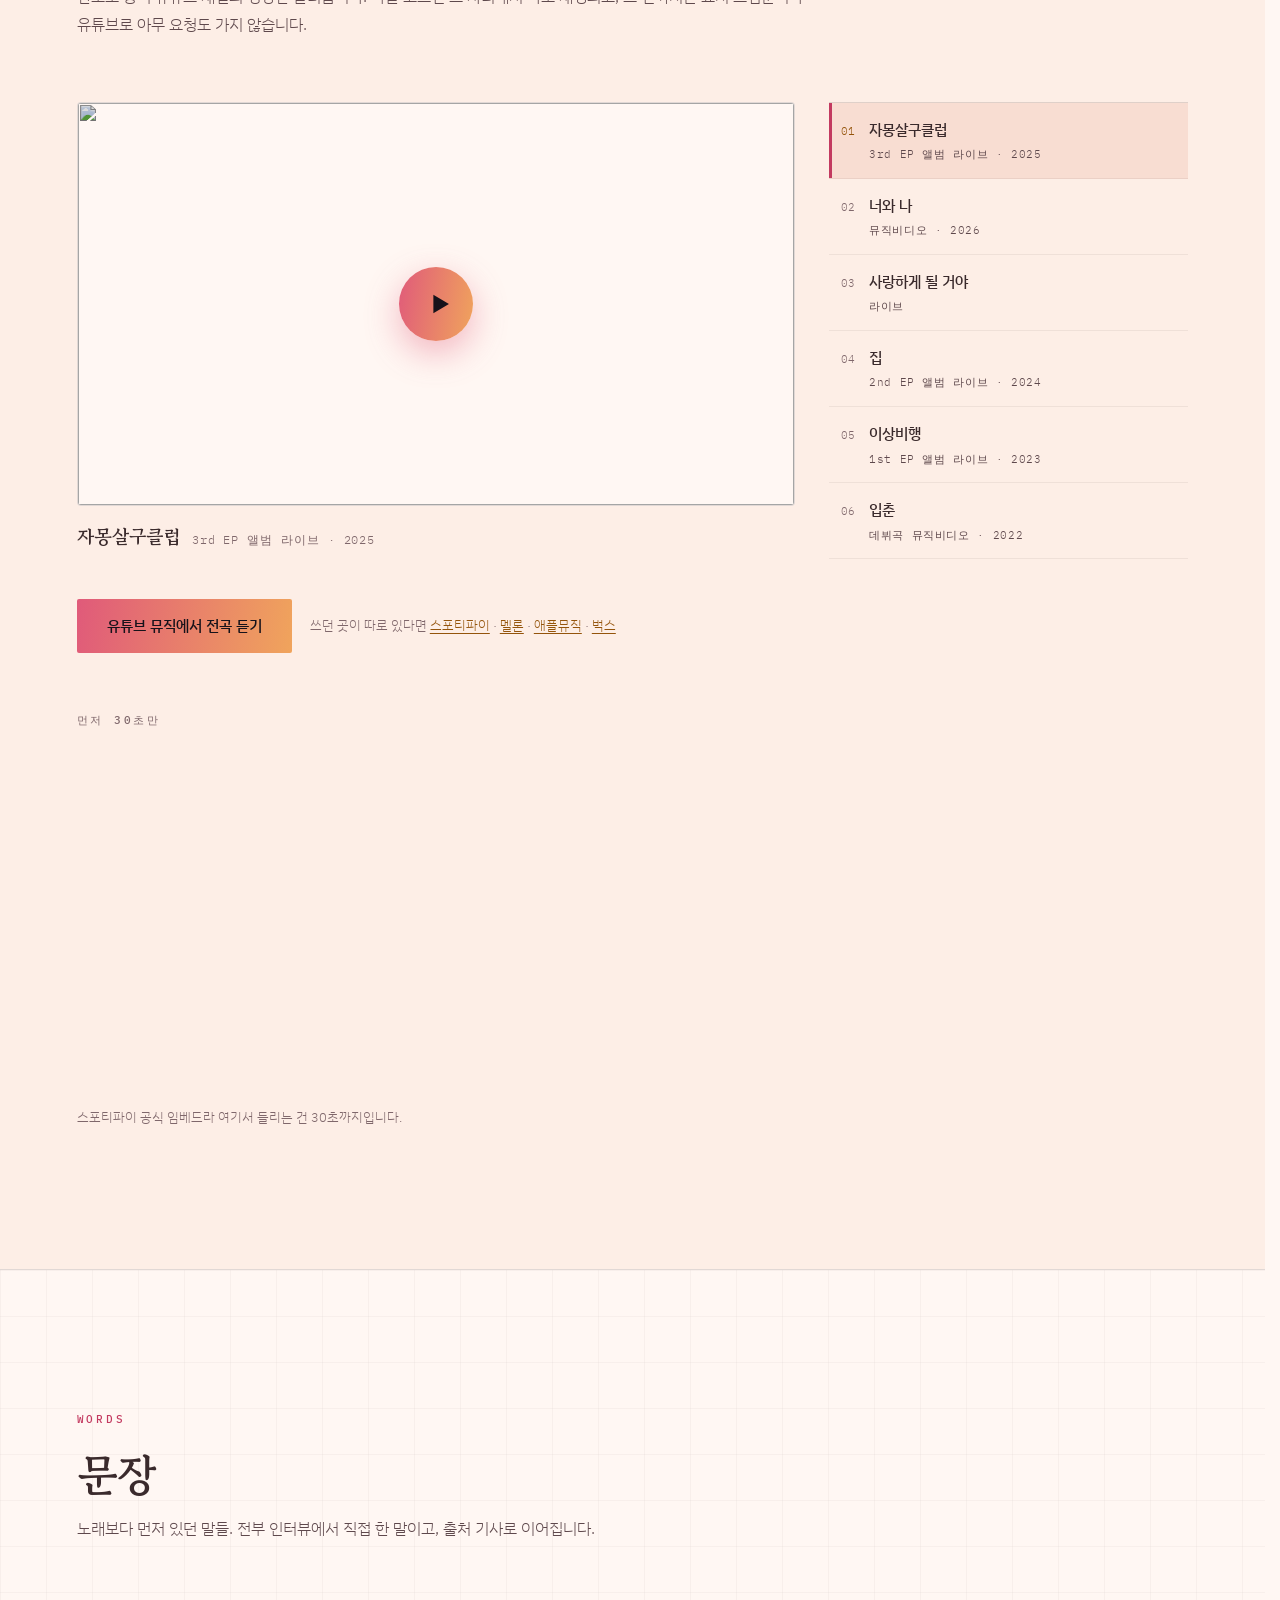
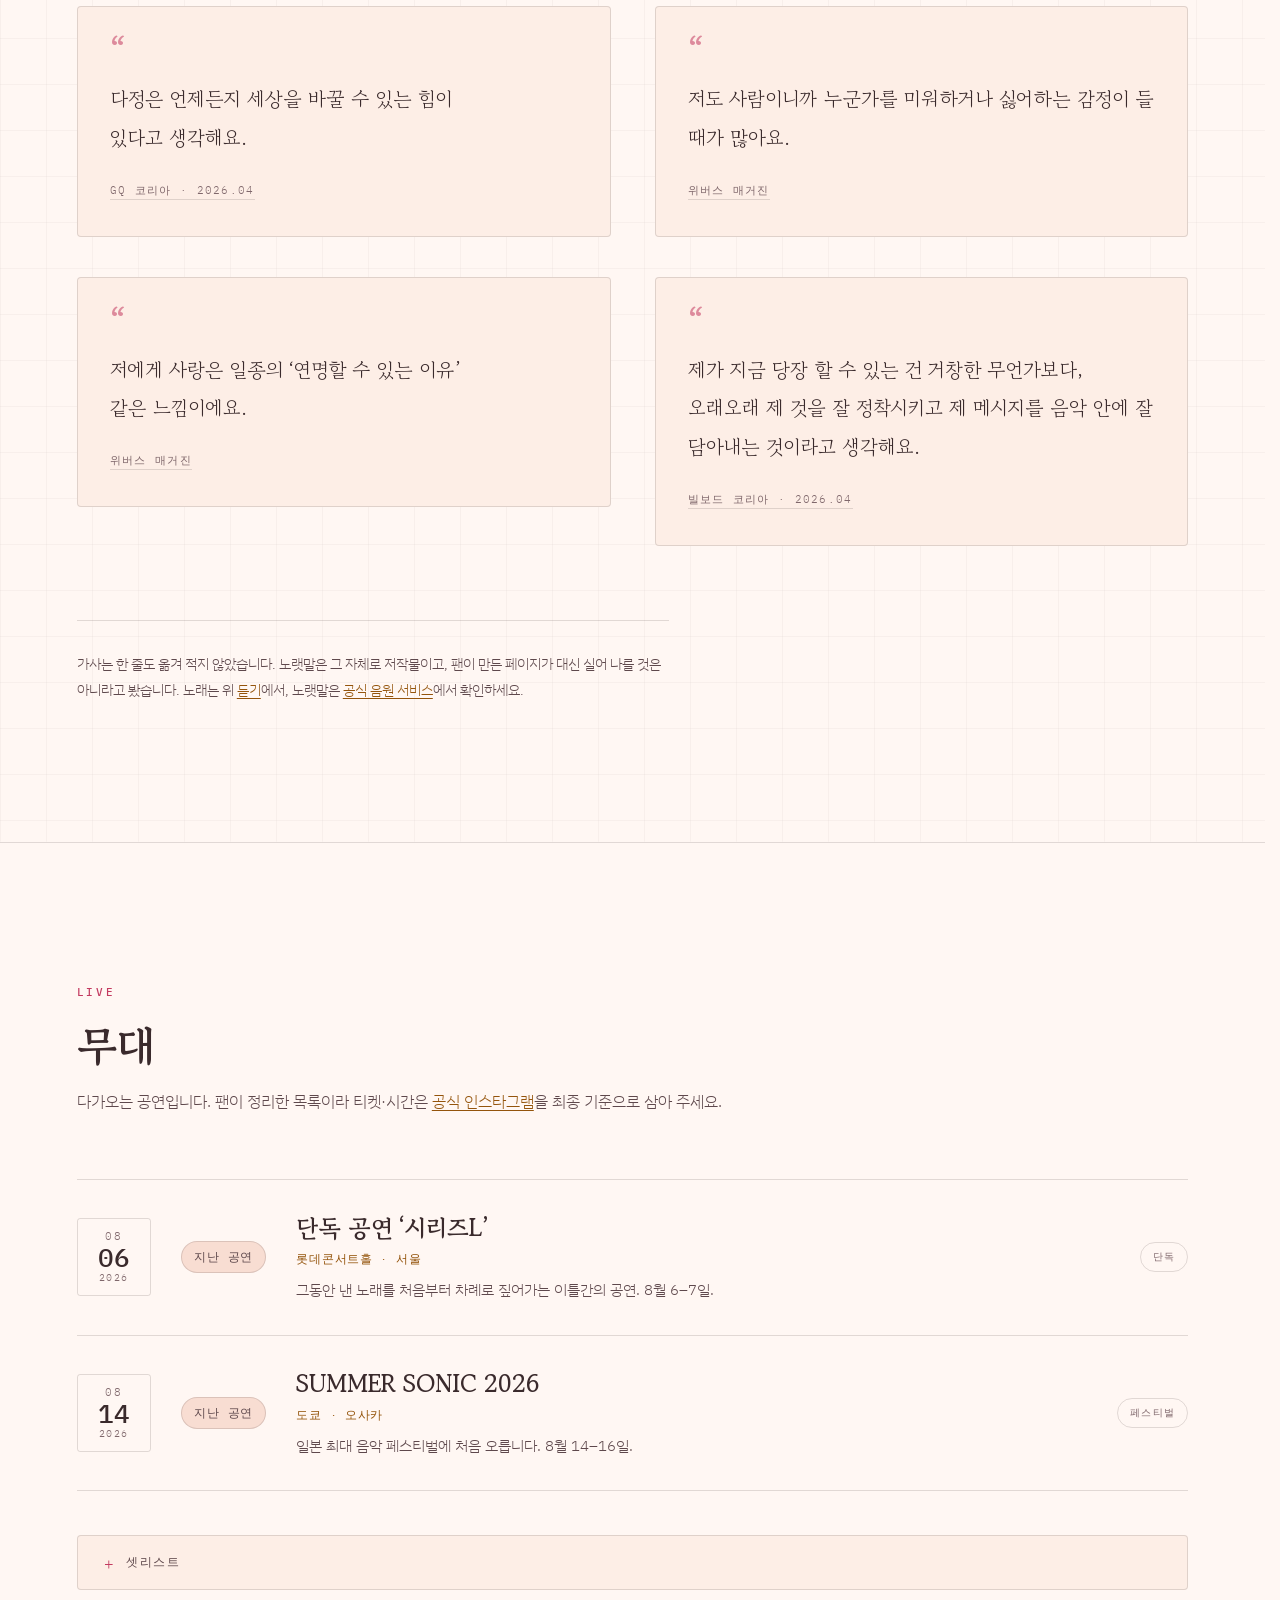
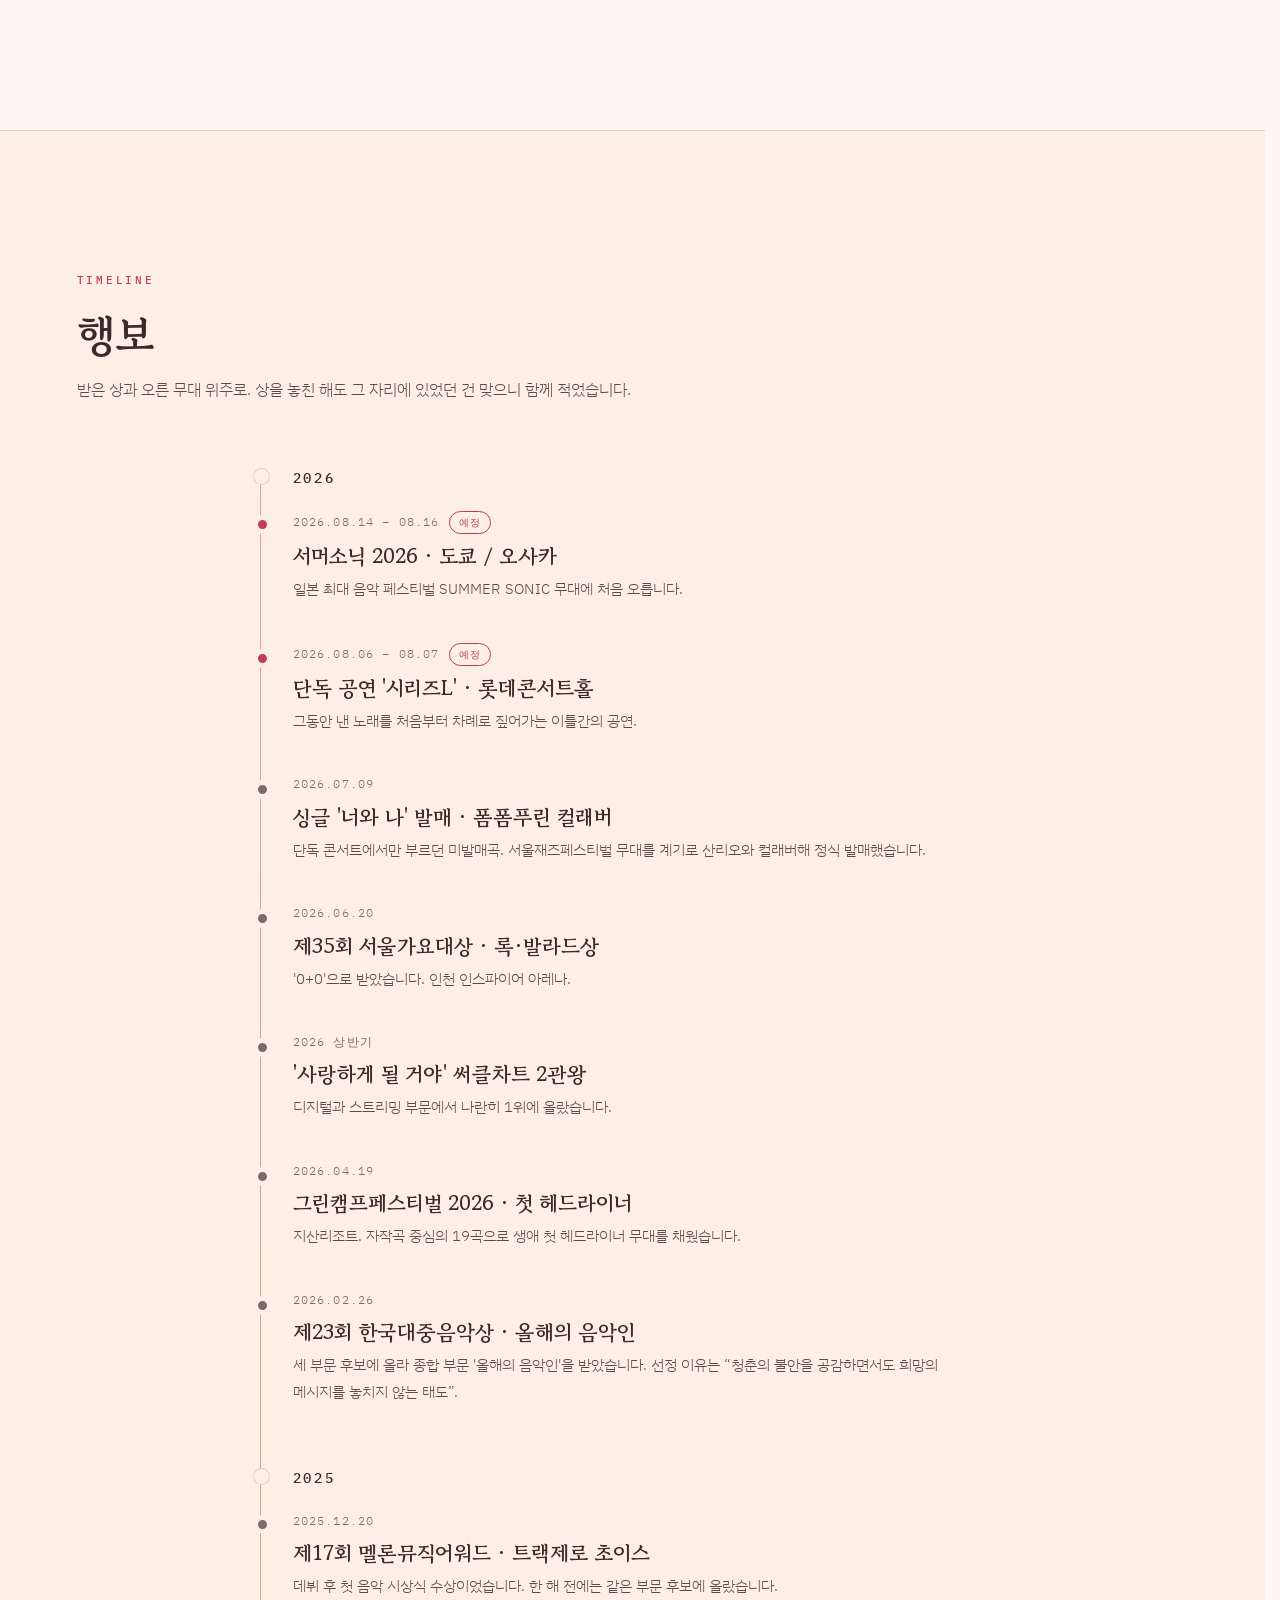
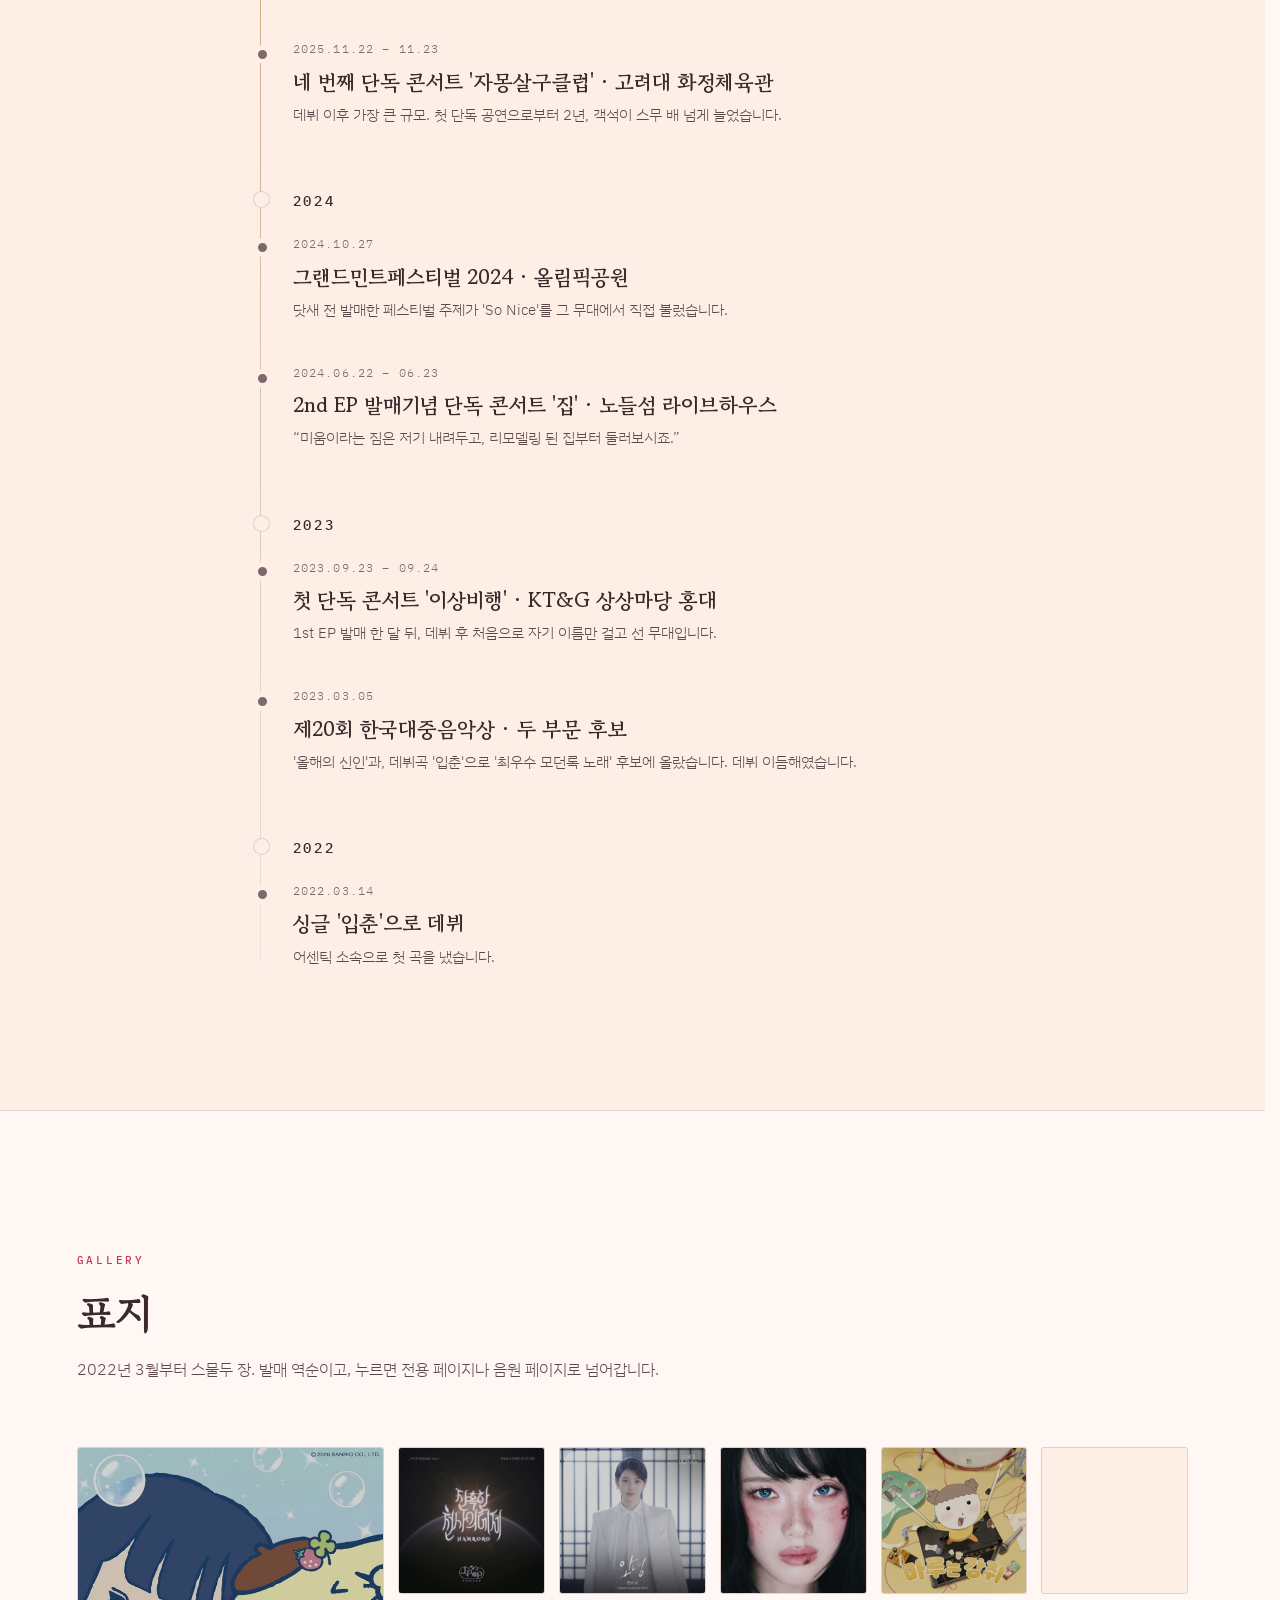
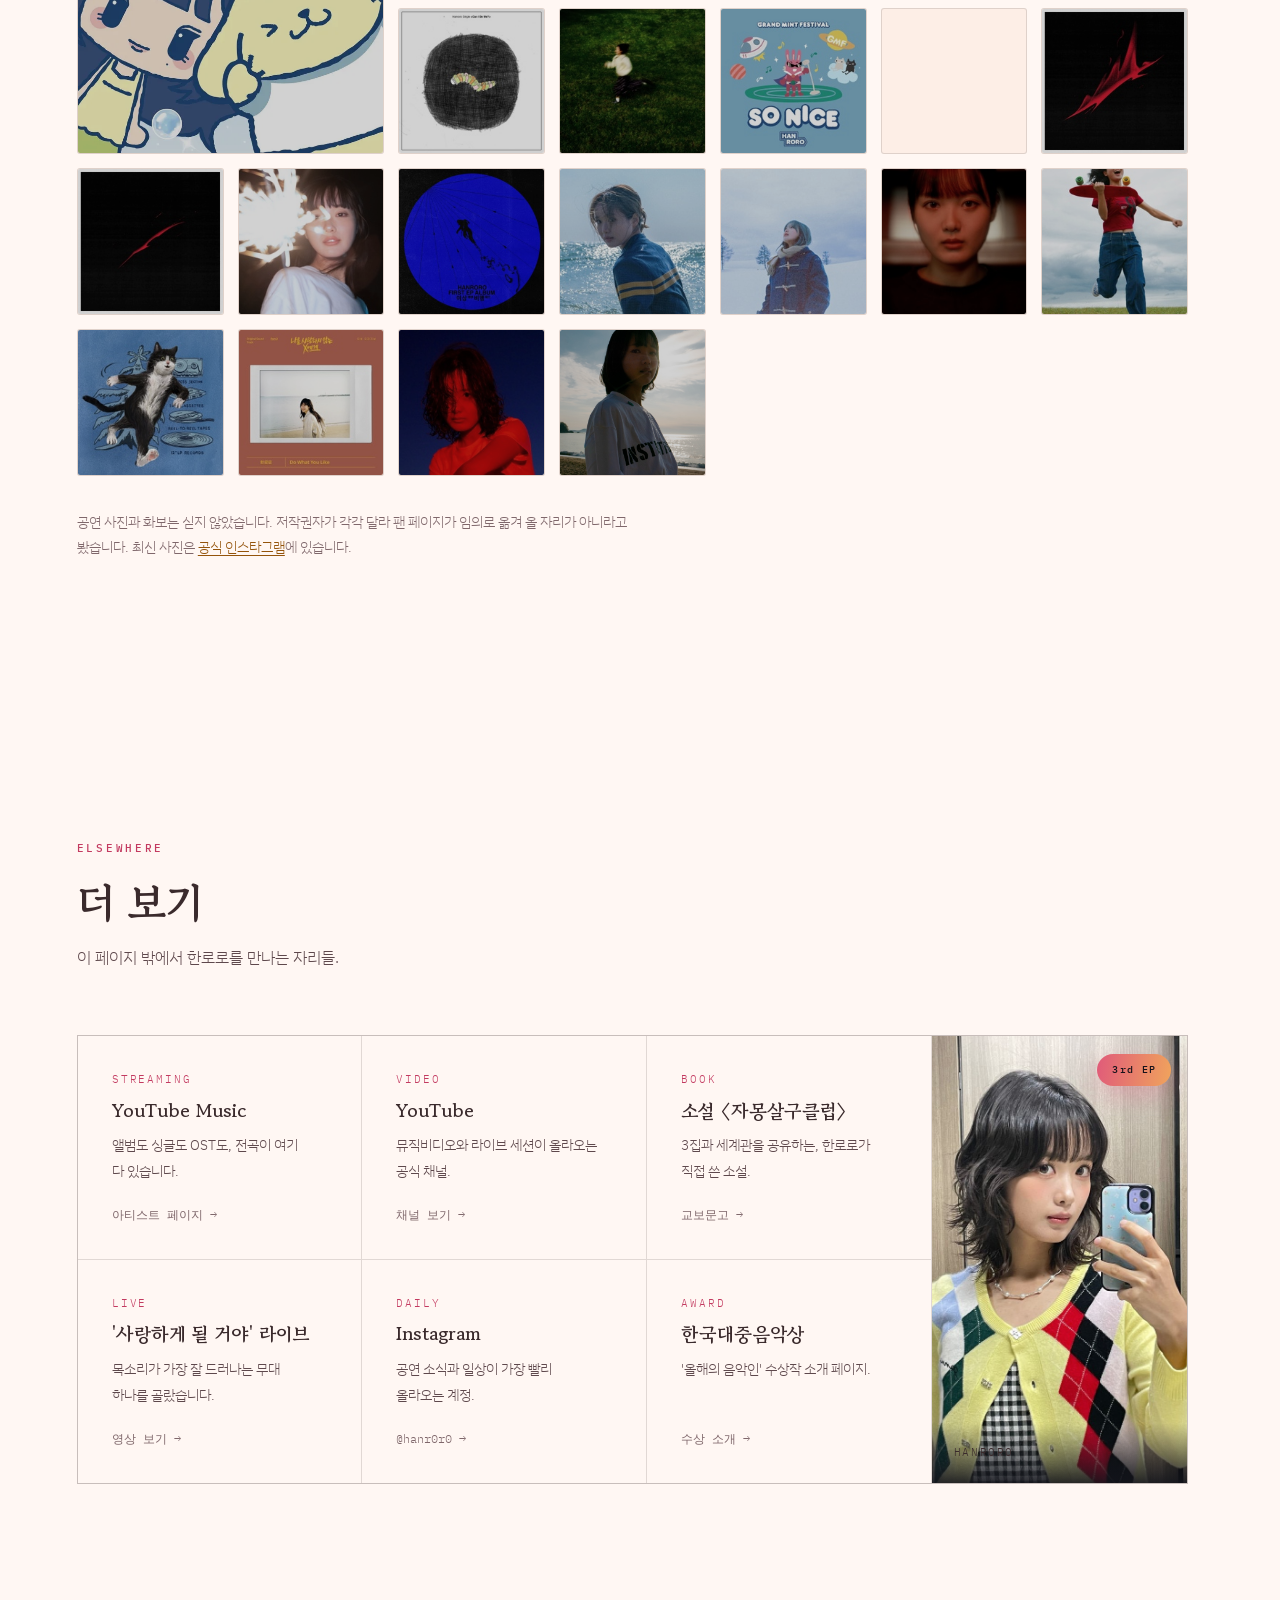
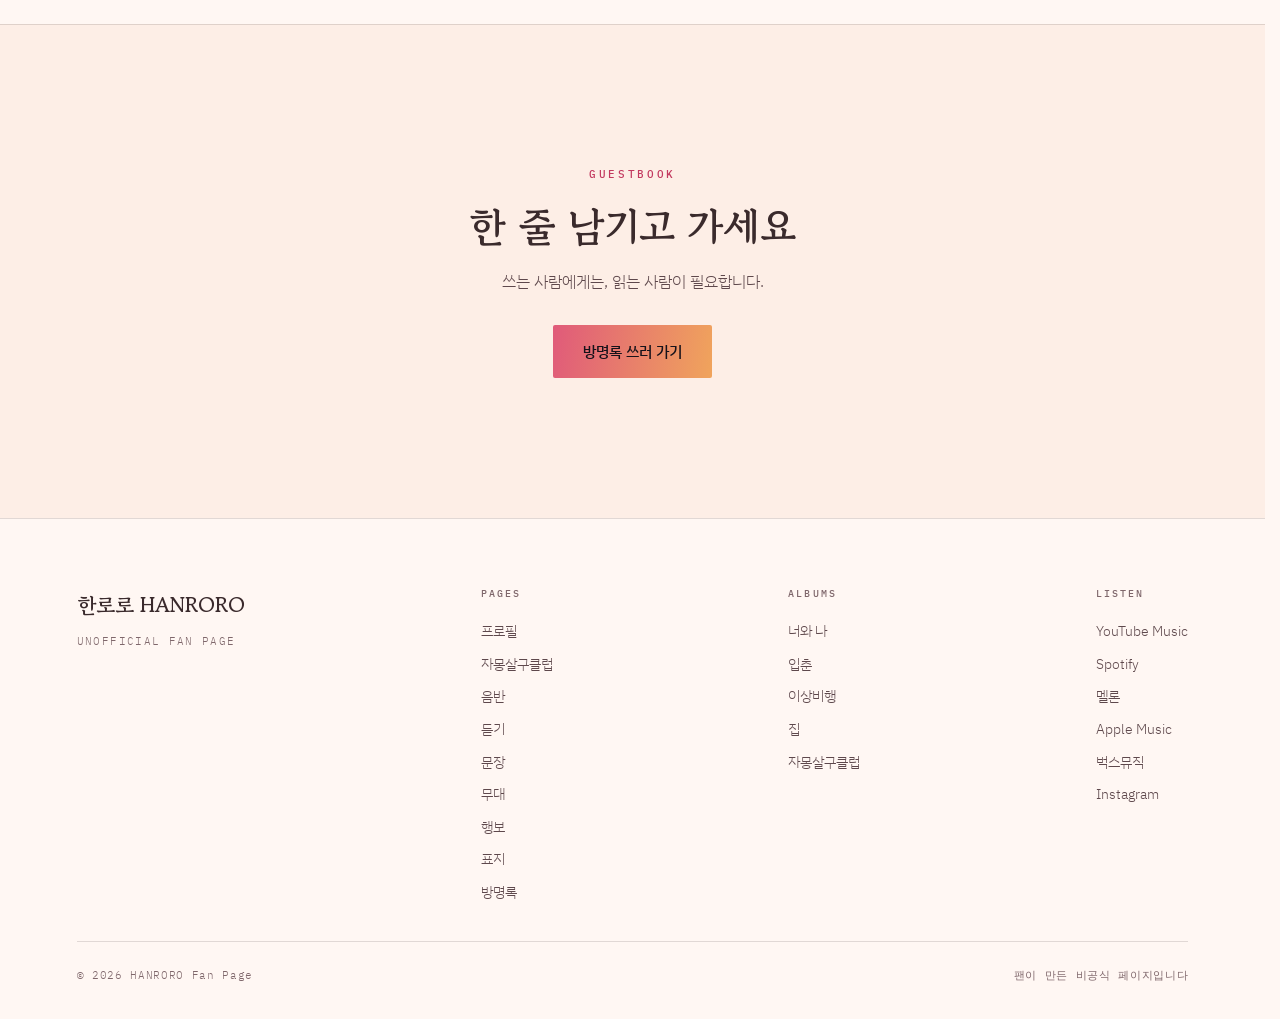
==== commit 45726be8: "카피 손보기 — 비문·홍보문 말투·낡은 관용구 정리 (FIX.md F4) '한 권의 책' 톤은 유지. 밈체·신조어 없음. 인용문은 건드리지 않았다.  - 비문 2건: '집을 자모를" ====
--- a/index.html
+++ b/index.html
@@ -115,14 +115,14 @@
           건국대 국어국문학과에 재학하며 2022년 3월 싱글 <strong>'입춘'</strong>으로 데뷔했습니다.
         </p>
         <p>
-          작업 순서가 남다릅니다. 멜로디가 아니라 <strong>글이 먼저</strong>입니다.
+          순서가 거꾸로입니다. 멜로디가 아니라 <strong>글이 먼저</strong>입니다.
           하고 싶은 말을 산문으로 먼저 쓰고, 그것을 가사의 형태로 풀어낸 뒤에야
           코드와 곡의 분위기가 뒤따라옵니다. 3집이 소설로 먼저 출간된 것도 그래서입니다.
         </p>
         <p>
           영향을 준 음악가로 <strong>이소라</strong>를 꼽습니다.
-          노래 안에 직접 들어가 상황 속에서 이야기하는 듯한 느낌이 충격이었고,
-          자신도 듣는 사람에게 그런 충격을 주고 싶다고 말합니다.
+          노래 안으로 걸어 들어가 그 상황에서 말을 거는 것 같았다고 했습니다.
+          자신도 듣는 사람에게 그런 순간을 만들어주고 싶다고 말합니다.
           언어를 전달 수단이 아니라 감정의 결을 담는 방식으로 여겨, 한국어로 씁니다.
         </p>
 
@@ -165,7 +165,7 @@
       그 안에 살아가야 할 이유를 만들어내는 이야기.
       한로로가 직접 쓴 동명 소설은 베스트셀러가 되었고,
       EP의 일곱 곡은 소설의 흐름을 순서대로 따라갑니다.
-      노래와 책이 같은 세계관을 나눠 갖는, 흔치 않은 시도입니다.
+      노래와 책이 같은 세계를 나눠 갖습니다.
     </p>
 
     <div class="club-tags" data-aos="fade-up">
@@ -182,8 +182,8 @@
     <span class="eyebrow" data-aos="fade-up">Discography</span>
     <h2 class="band-title" data-aos="fade-up">음반</h2>
     <p class="band-sub" data-aos="fade-up">
-      2022년 3월부터 지금까지 EP 세 장과 싱글 열다섯 장, 그리고 OST 네 편.
-      아래 다섯 장은 표지를 누르면 앨범 소개와 수록곡 전체를 볼 수 있습니다 —
+      2022년 3월부터 지금까지 EP 세 장, 싱글 열다섯 장, OST 네 편.
+      아래 다섯 장은 표지를 누르면 앨범 소개와 수록곡이 전부 나옵니다 —
       <strong>EP 세 장은 곡마다 한로로가 먼저 써 둔 산문이 붙어 있습니다.</strong>
     </p>
 
@@ -213,7 +213,7 @@
       <p class="dfil-count" role="status" aria-live="polite"></p>
     </div>
 
-    <p class="disc-empty" hidden>그 해에는 그 종류의 발매가 없습니다.</p>
+    <p class="disc-empty" hidden>그해에는 그런 발매가 없습니다.</p>
 
     <div class="disc-group" data-group>
     <a class="record" href="album-youandi.html" data-kind="single" data-year="2026" data-aos="fade-up">
@@ -259,7 +259,7 @@
       <div>
         <span class="record-no">EP 2</span>
         <h3 class="record-title">집</h3>
-        <p class="record-desc">무너진 집을 자모를 떼어 'ㅈㅣㅂ'이라 적었습니다. 그럼에도 보수공사를 하며 산다는 일곱 곡.</p>
+        <p class="record-desc">무너진 집이라 자모를 하나씩 떼어 'ㅈㅣㅂ'이라 적었습니다. 그럼에도 보수공사를 하며 산다는 일곱 곡.</p>
         <ul class="record-tracks">
           <li>귀가</li>
           <li class="is-title">ㅈㅣㅂ · 타이틀</li>
@@ -280,7 +280,7 @@
       <div>
         <span class="record-no">EP 1</span>
         <h3 class="record-title">이상비행</h3>
-        <p class="record-desc">이상(理想)을 좇는 이를 이상(異常)하게 보는 시선에도, 비행하겠다는 여섯 곡.</p>
+        <p class="record-desc">이상(理想)을 좇는 이를 이상(異常)하게 보는 시선에도 비행하겠다는 여섯 곡.</p>
         <ul class="record-tracks">
           <li>이상비행</li>
           <li>해초</li>
@@ -508,7 +508,7 @@
     <h2 class="band-title" data-aos="fade-up">듣기</h2>
     <p class="band-sub" data-aos="fade-up">
       한로로 공식 유튜브 채널의 영상만 불러옵니다.
-      재생을 누르기 전에는 표지 그림만 놓아둔 자리이고, 유튜브로는 아무 요청도 가지 않습니다.
+      곡을 고르면 그 자리에서 바로 재생되고, 그 전까지는 표지 그림뿐이라 유튜브로 아무 요청도 가지 않습니다.
     </p>
 
     <div class="player" data-aos="fade-up">
@@ -658,7 +658,7 @@
         <div class="gig-body">
           <h3 class="gig-title">단독 공연 ‘시리즈L’</h3>
           <p class="gig-place">롯데콘서트홀 · 서울</p>
-          <p class="gig-note">음악으로 남겨온 발자취를 관객과 함께 따라가는 이틀간의 공연. 8월 6–7일 이틀.</p>
+          <p class="gig-note">그동안 낸 노래를 처음부터 차례로 짚어가는 이틀간의 공연. 8월 6–7일.</p>
         </div>
         <span class="gig-tag">단독</span>
       </li>
@@ -699,7 +699,7 @@
     <span class="eyebrow" data-aos="fade-up">Timeline</span>
     <h2 class="band-title" data-aos="fade-up">행보</h2>
     <p class="band-sub" data-aos="fade-up">
-      받은 상과 오른 무대 위주로. 후보에 그친 해도 그때의 자리라 함께 적었습니다.
+      받은 상과 오른 무대 위주로. 상을 놓친 해도 그 자리에 있었던 건 맞으니 함께 적었습니다.
     </p>
 
     <ol class="timeline">
@@ -712,7 +712,7 @@
       <li class="tl-item is-next" data-aos="fade-up">
         <p class="tl-date">2026.08.06 – 08.07 <span class="tl-flag">예정</span></p>
         <h3>단독 공연 '시리즈L' · 롯데콘서트홀</h3>
-        <p>음악으로 남겨온 발자취를 관객과 함께 따라가는 이틀간의 공연.</p>
+        <p>그동안 낸 노래를 처음부터 차례로 짚어가는 이틀간의 공연.</p>
       </li>
       <li class="tl-item" data-aos="fade-up">
         <p class="tl-date">2026.07.09</p>
@@ -727,7 +727,7 @@
       <li class="tl-item" data-aos="fade-up">
         <p class="tl-date">2026 상반기</p>
         <h3>'사랑하게 될 거야' 써클차트 2관왕</h3>
-        <p>디지털 · 스트리밍 부문을 동시 석권했습니다.</p>
+        <p>디지털과 스트리밍 부문에서 나란히 1위에 올랐습니다.</p>
       </li>
       <li class="tl-item" data-aos="fade-up">
         <p class="tl-date">2026.04.19</p>
@@ -743,12 +743,12 @@
       <li class="tl-item" data-aos="fade-up">
         <p class="tl-date">2025.12.20</p>
         <h3>제17회 멜론뮤직어워드 · 트랙제로 초이스</h3>
-        <p>데뷔 후 첫 음악 시상식 수상이었습니다. 전 해에는 같은 부문 후보에 올랐습니다.</p>
+        <p>데뷔 후 첫 음악 시상식 수상이었습니다. 한 해 전에는 같은 부문 후보에 올랐습니다.</p>
       </li>
       <li class="tl-item" data-aos="fade-up">
         <p class="tl-date">2025.11.22 – 11.23</p>
         <h3>네 번째 단독 콘서트 '자몽살구클럽' · 고려대 화정체육관</h3>
-        <p>데뷔 이후 가장 큰 규모. 첫 단독 공연에서 2년 만에 객석이 스무 배 넘게 늘었습니다.</p>
+        <p>데뷔 이후 가장 큰 규모. 첫 단독 공연으로부터 2년, 객석이 스무 배 넘게 늘었습니다.</p>
       </li>
       <li class="tl-year" data-aos="fade-up">2024</li>
       <li class="tl-item" data-aos="fade-up">
@@ -896,13 +896,13 @@
   <div class="wrap">
     <span class="eyebrow" data-aos="fade-up">Elsewhere</span>
     <h2 class="band-title" data-aos="fade-up">더 보기</h2>
-    <p class="band-sub" data-aos="fade-up">한로로를 만날 수 있는 다른 곳들.</p>
+    <p class="band-sub" data-aos="fade-up">이 페이지 밖에서 한로로를 만나는 자리들.</p>
 
     <div class="link-grid" data-aos="fade-up">
-      <a class="link-card" href="https://music.bugs.co.kr/artist/20155724" target="_blank" rel="noopener">
+      <a class="link-card" href="https://music.youtube.com/channel/UCrDa_5OU-rhvXqWlPx5hgKQ" target="_blank" rel="noopener">
         <span class="k">Streaming</span>
-        <h3>벅스뮤직</h3>
-        <p>전체 디스코그래피를 한 곳에서 들을 수 있습니다.</p>
+        <h3>YouTube Music</h3>
+        <p>앨범도 싱글도 OST도, 전곡이 여기 다 있습니다.</p>
         <span class="go">아티스트 페이지 →</span>
       </a>
       <a class="link-card" href="https://www.youtube.com/channel/UCrDa_5OU-rhvXqWlPx5hgKQ" target="_blank" rel="noopener">
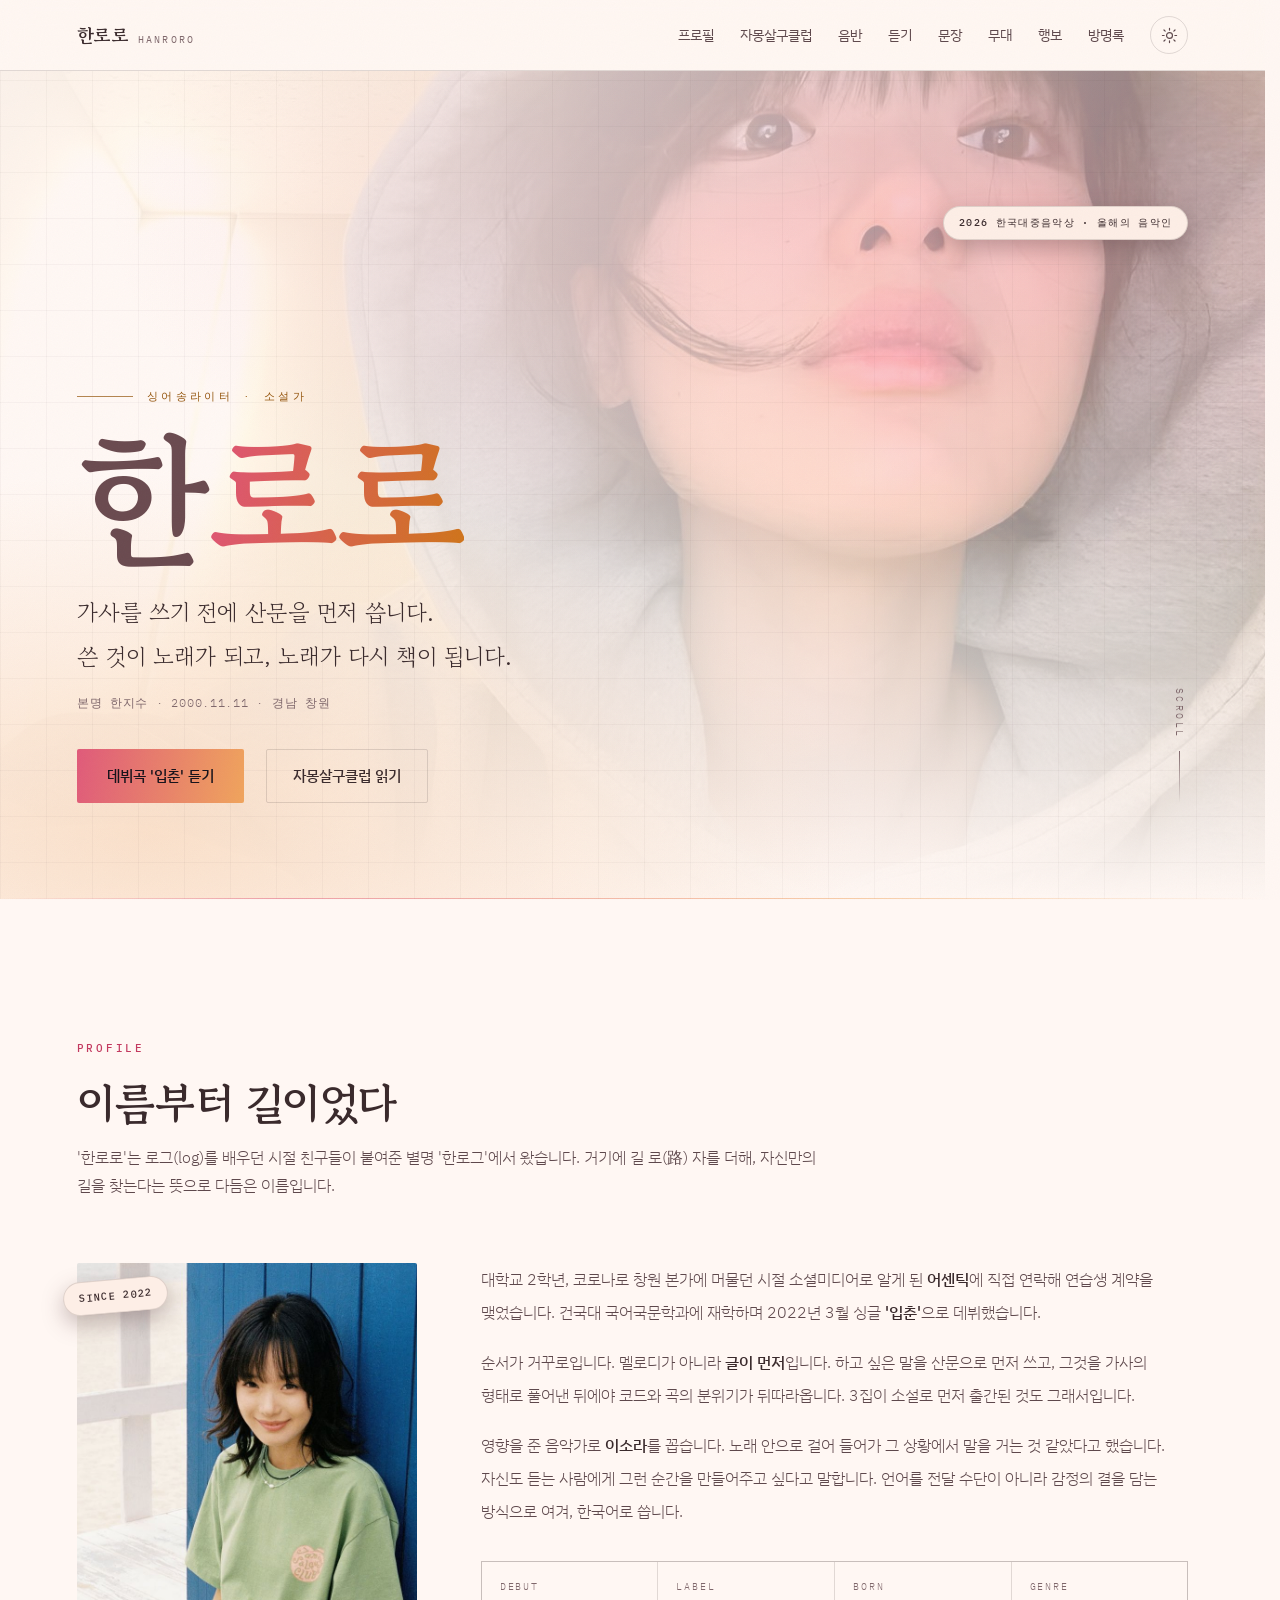
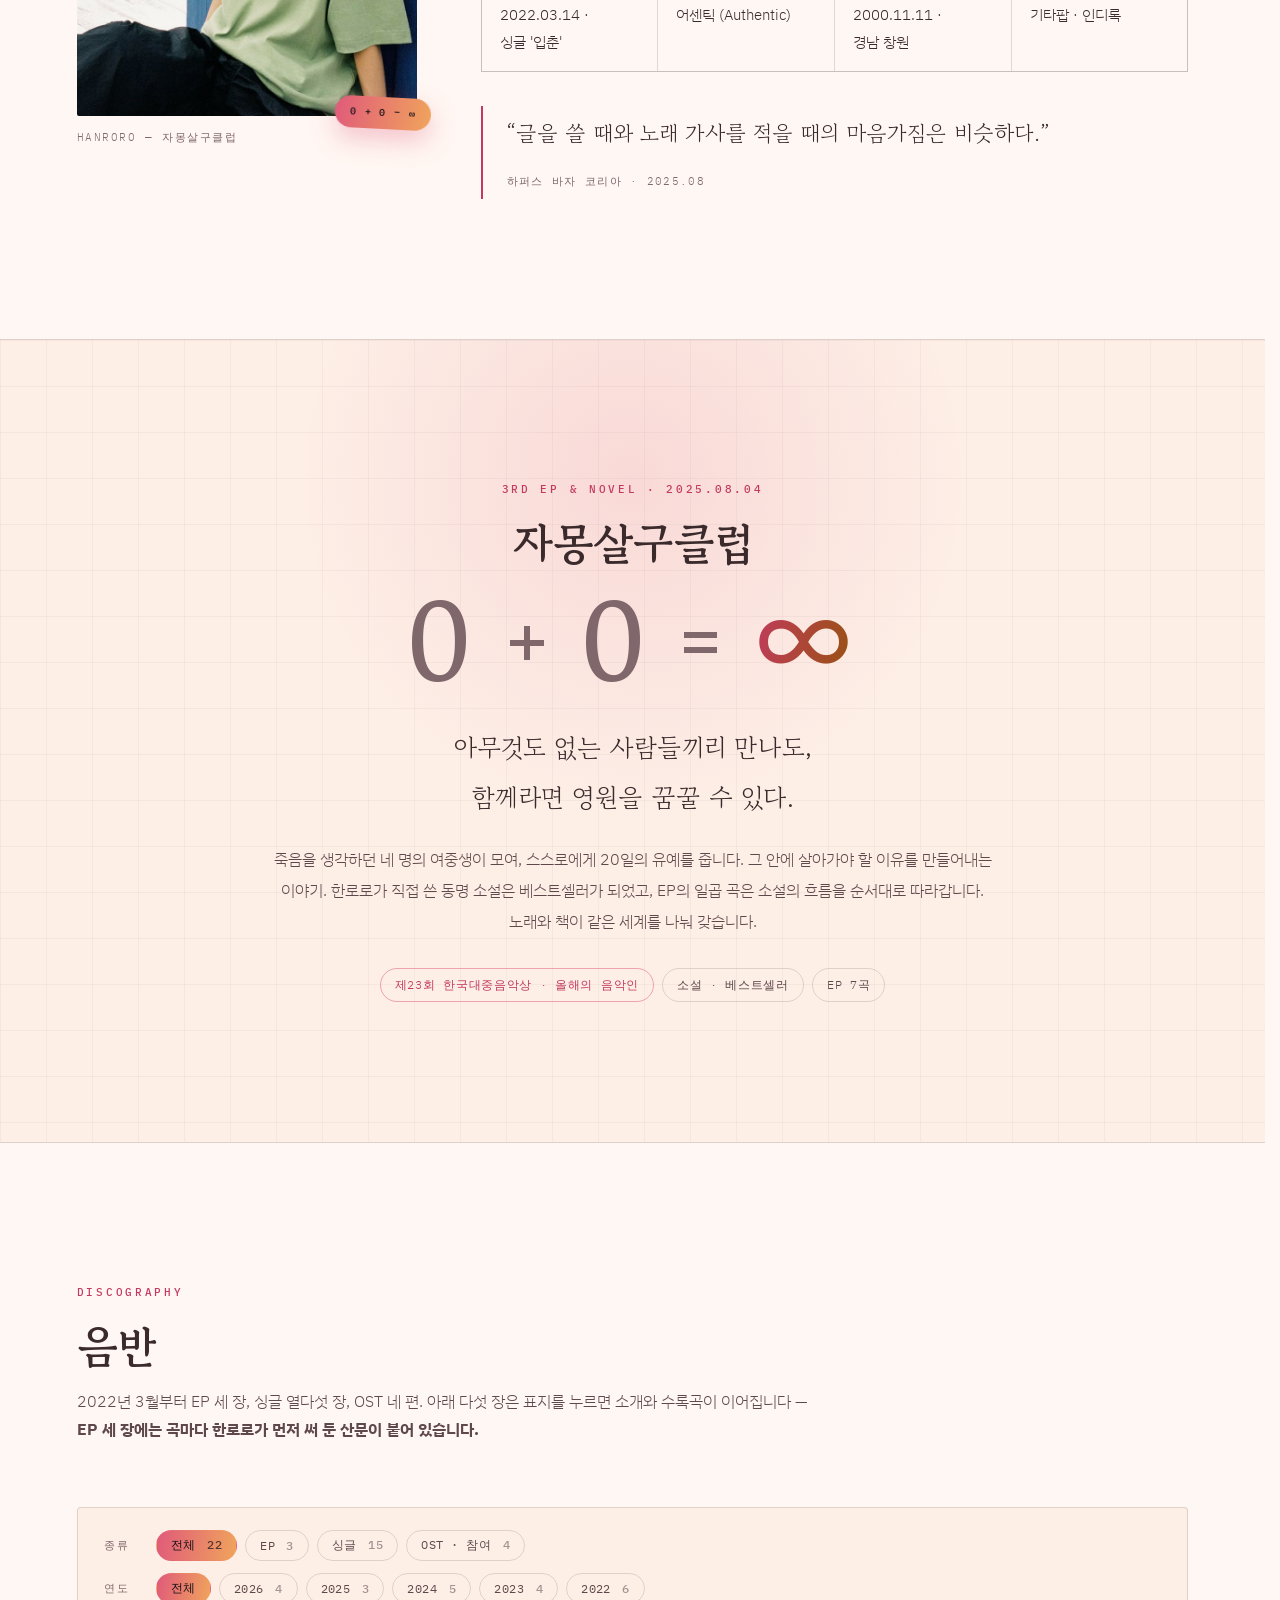
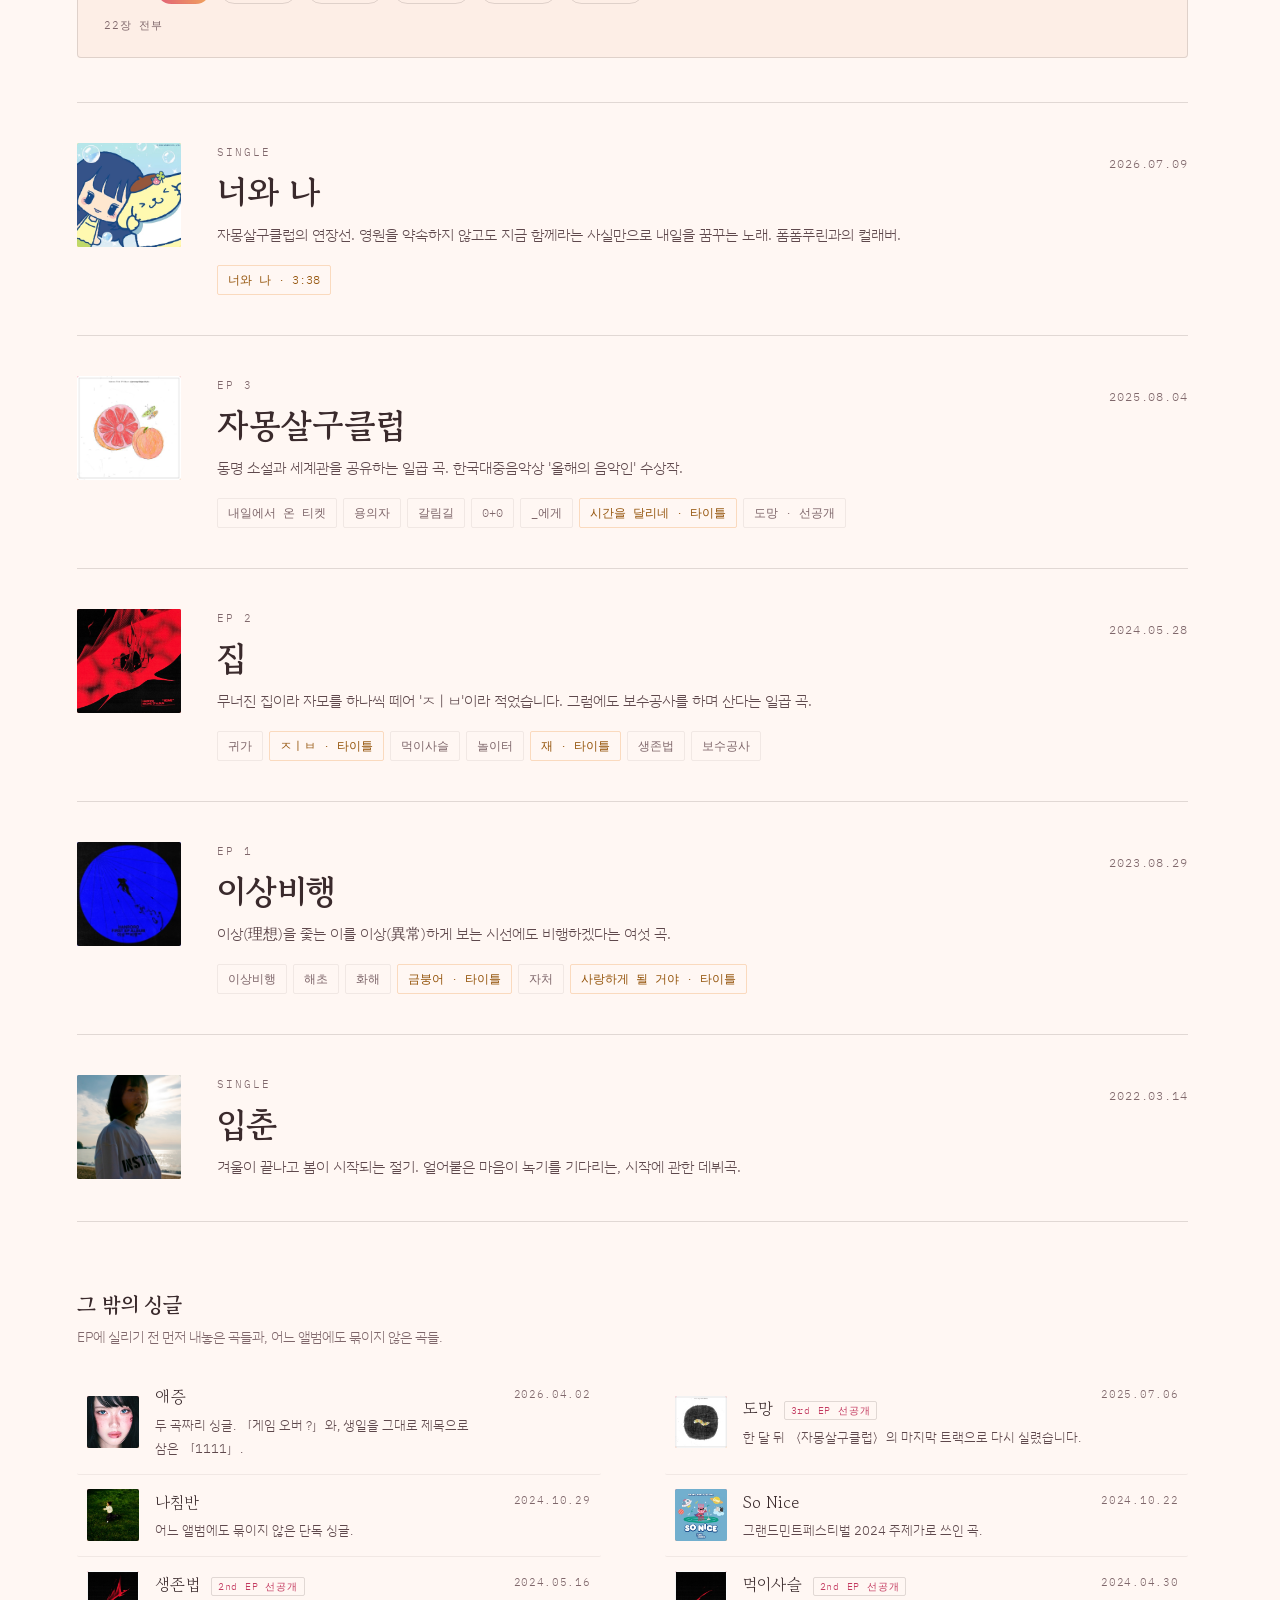
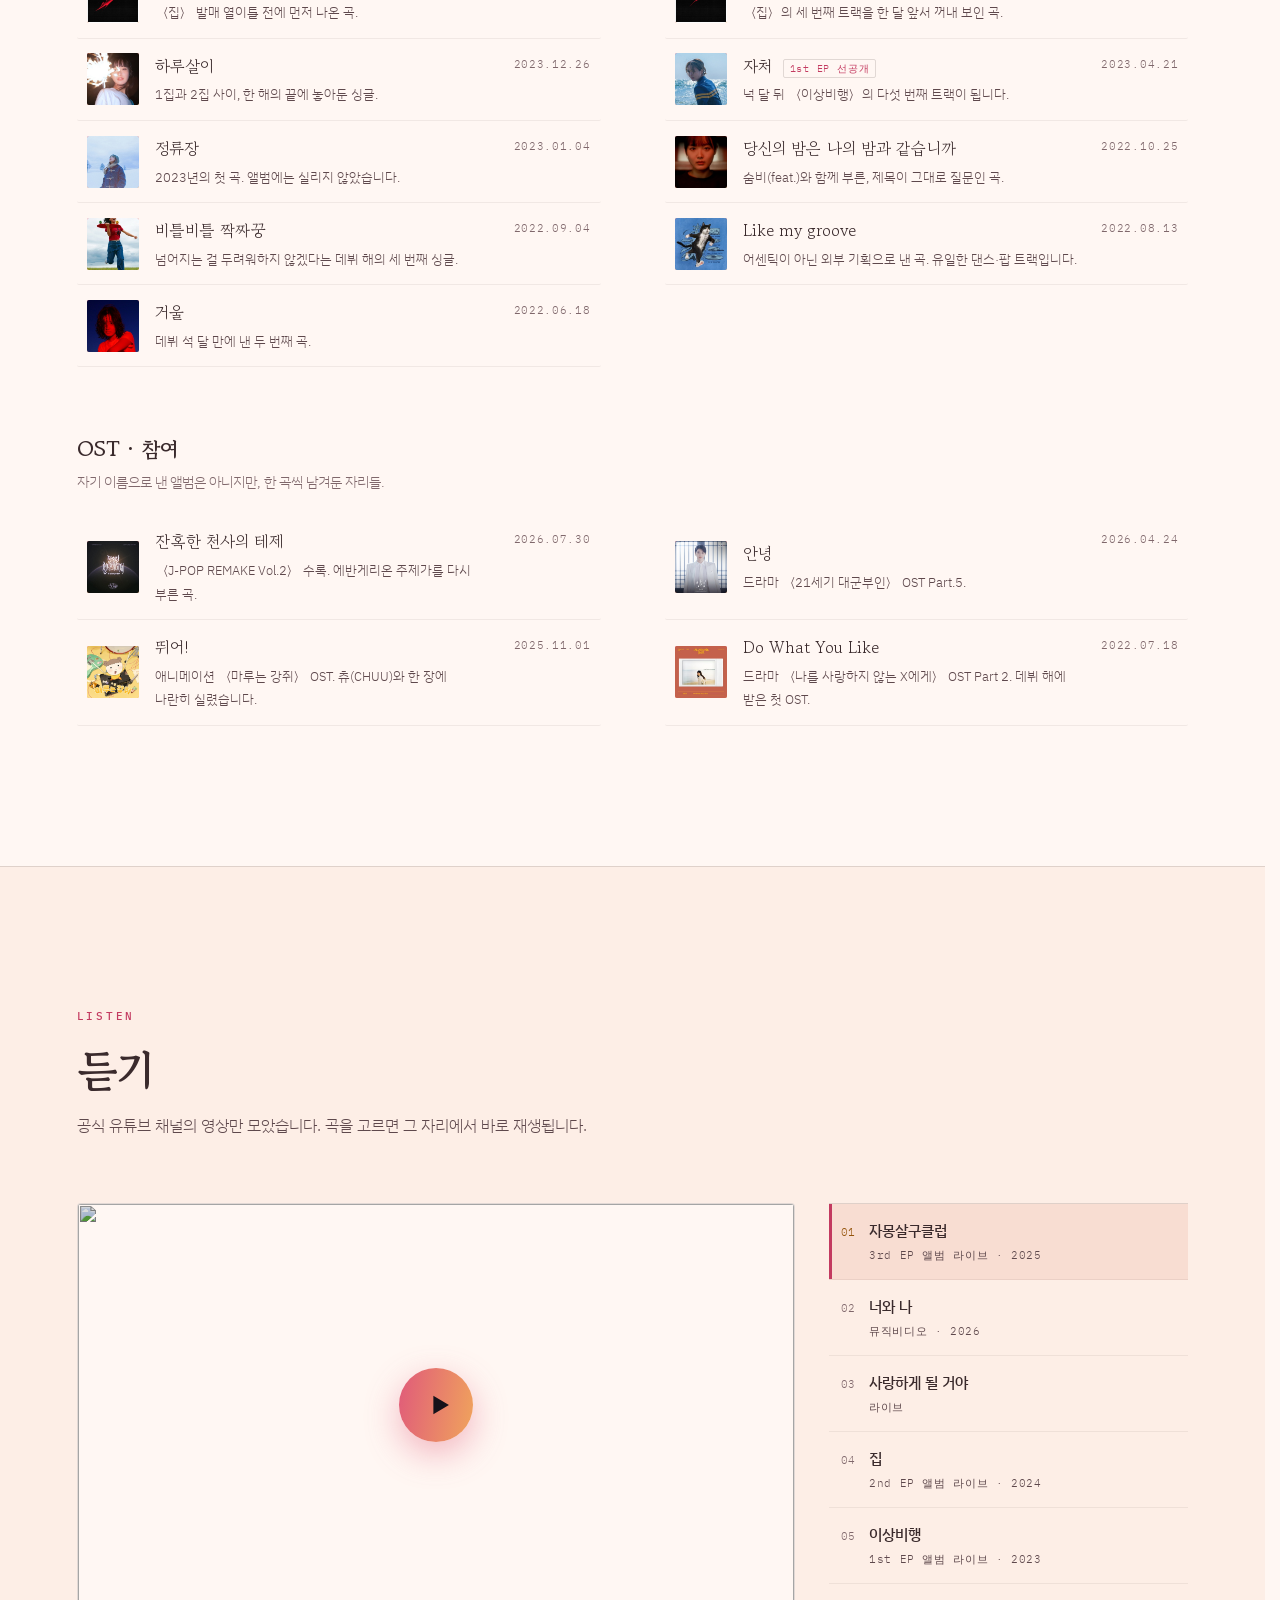
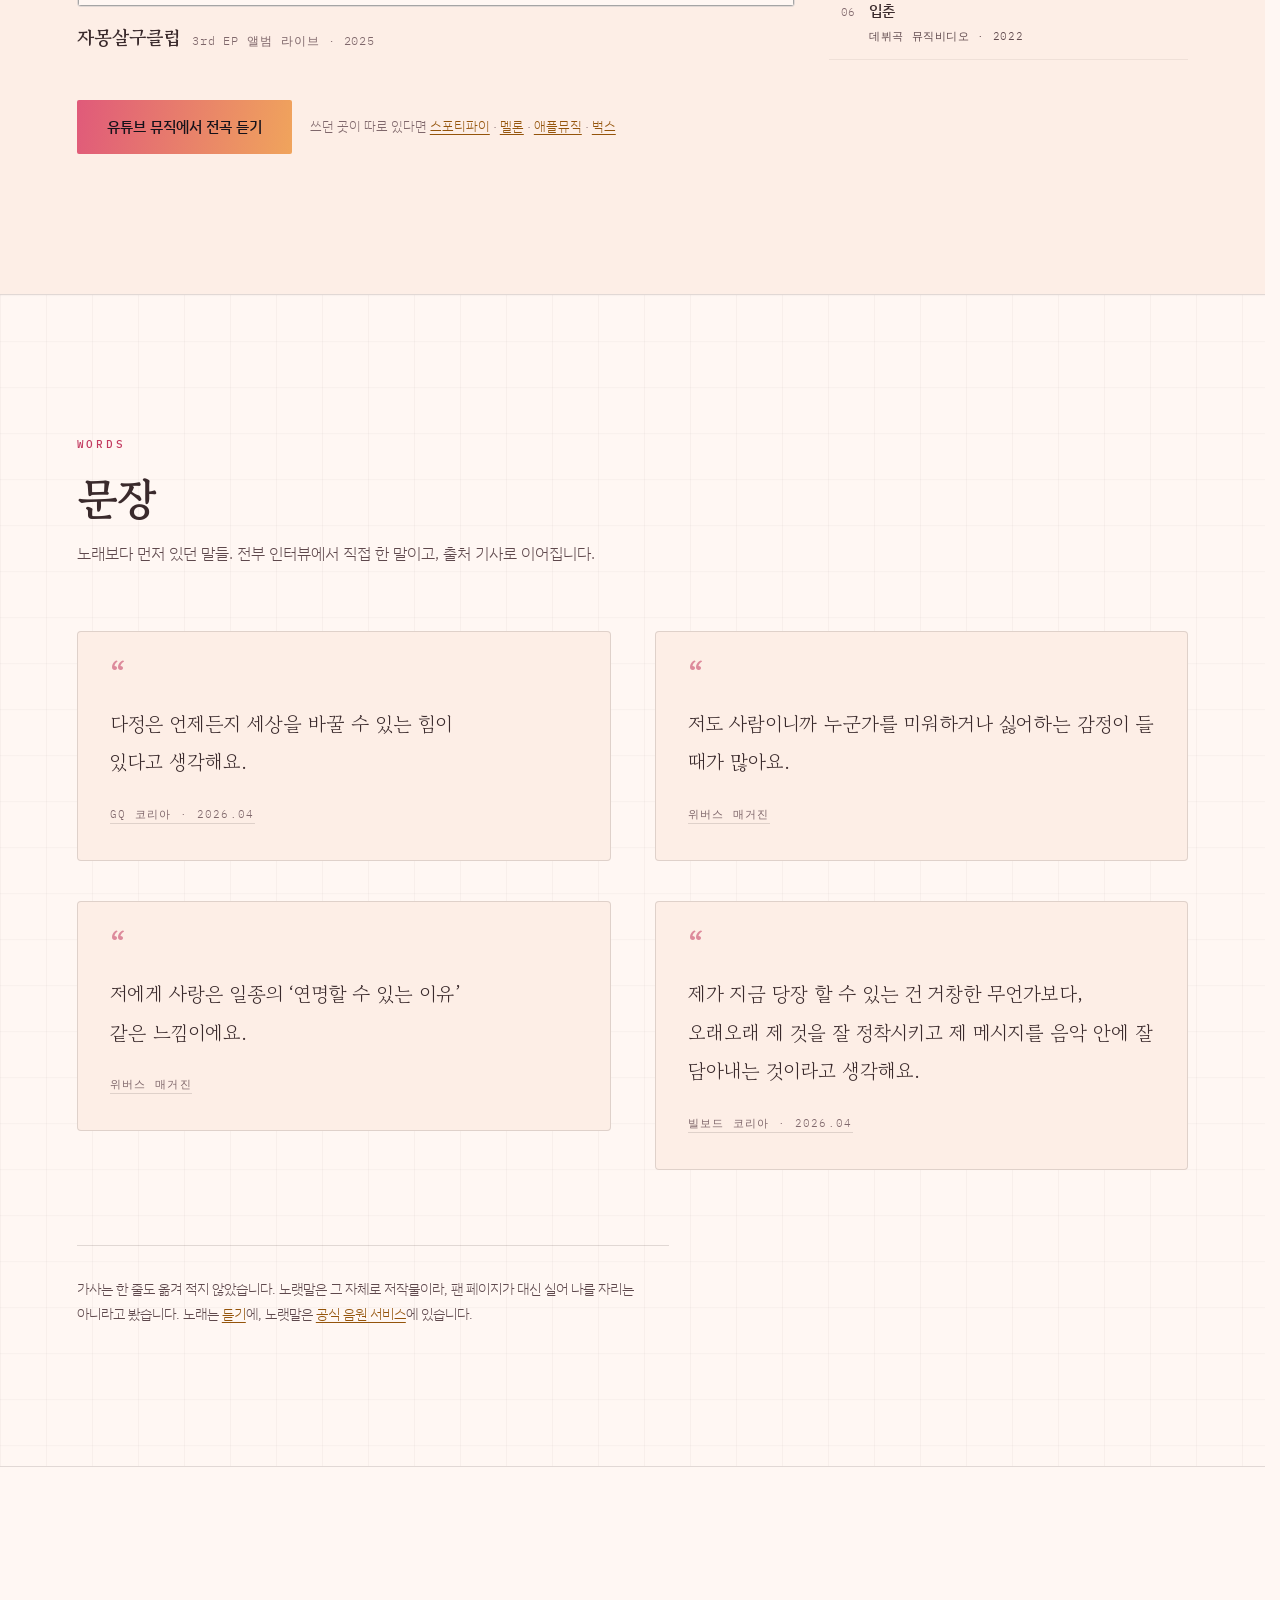
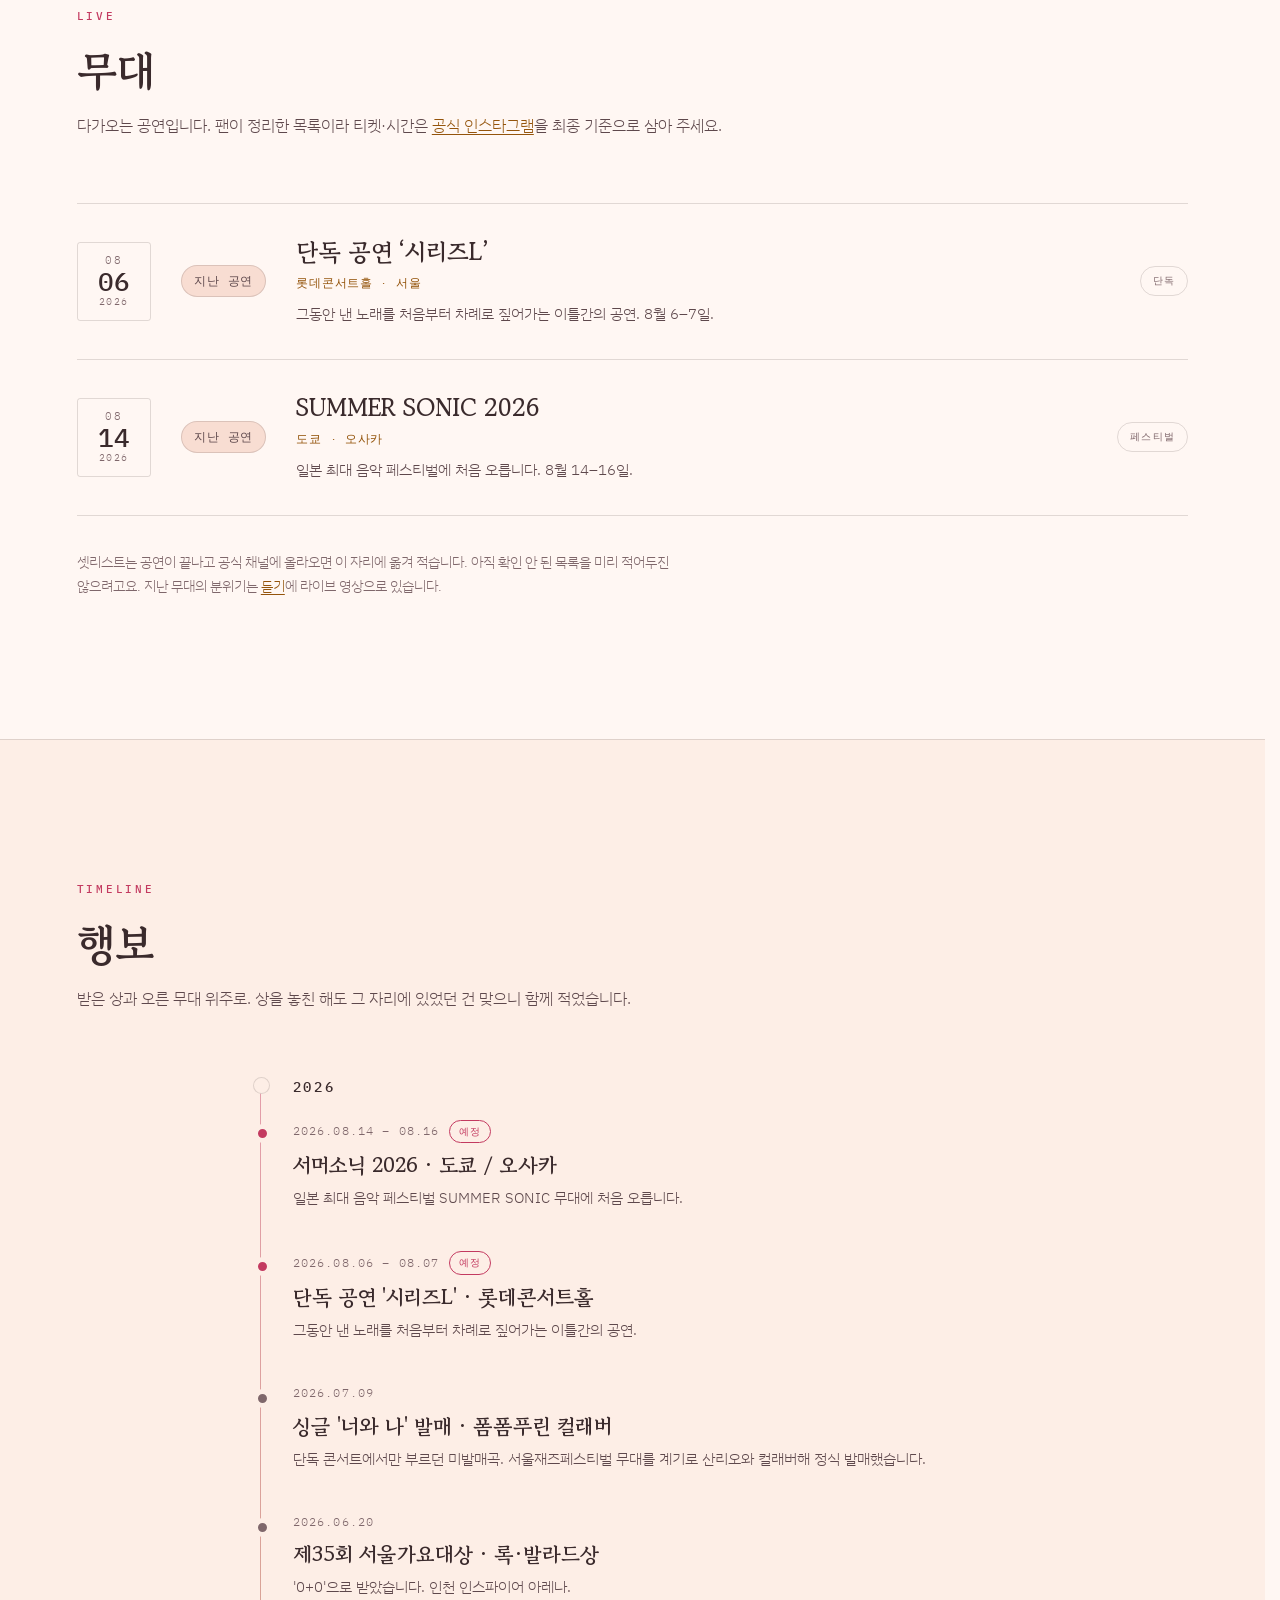
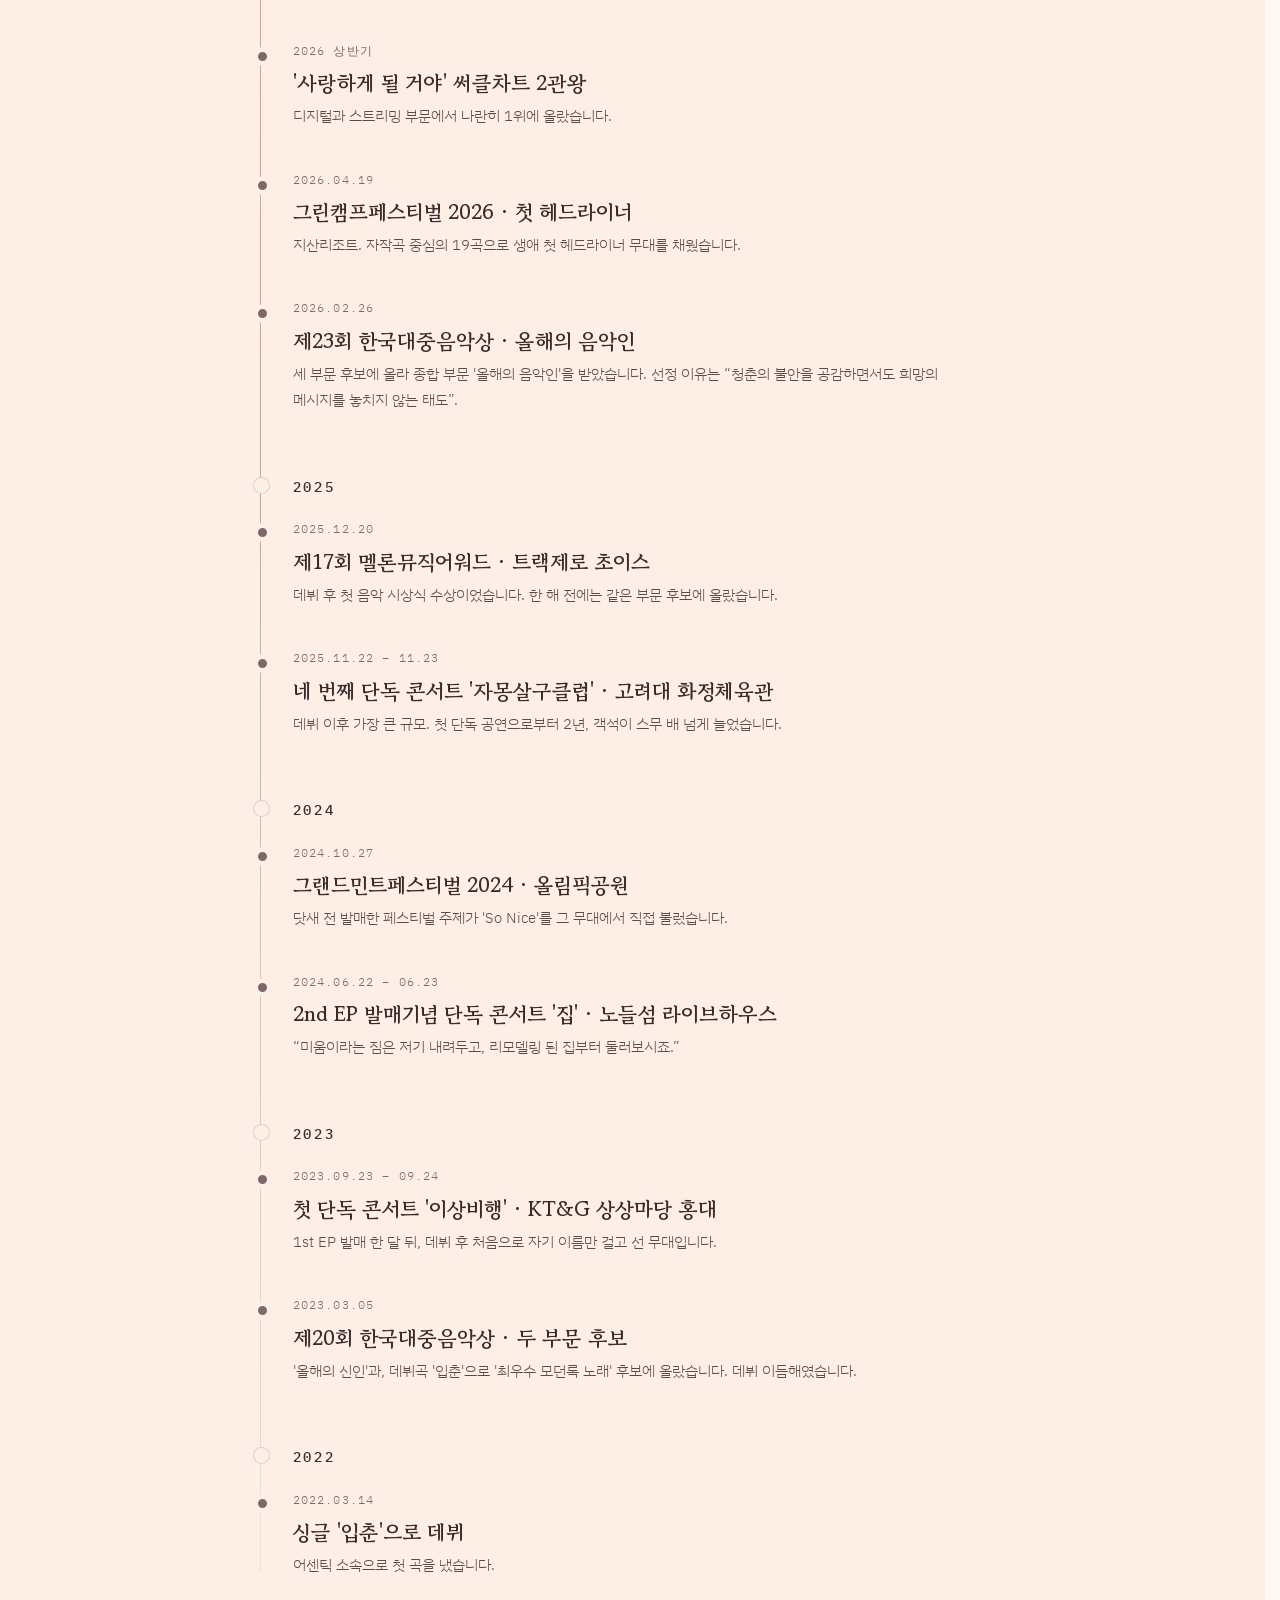
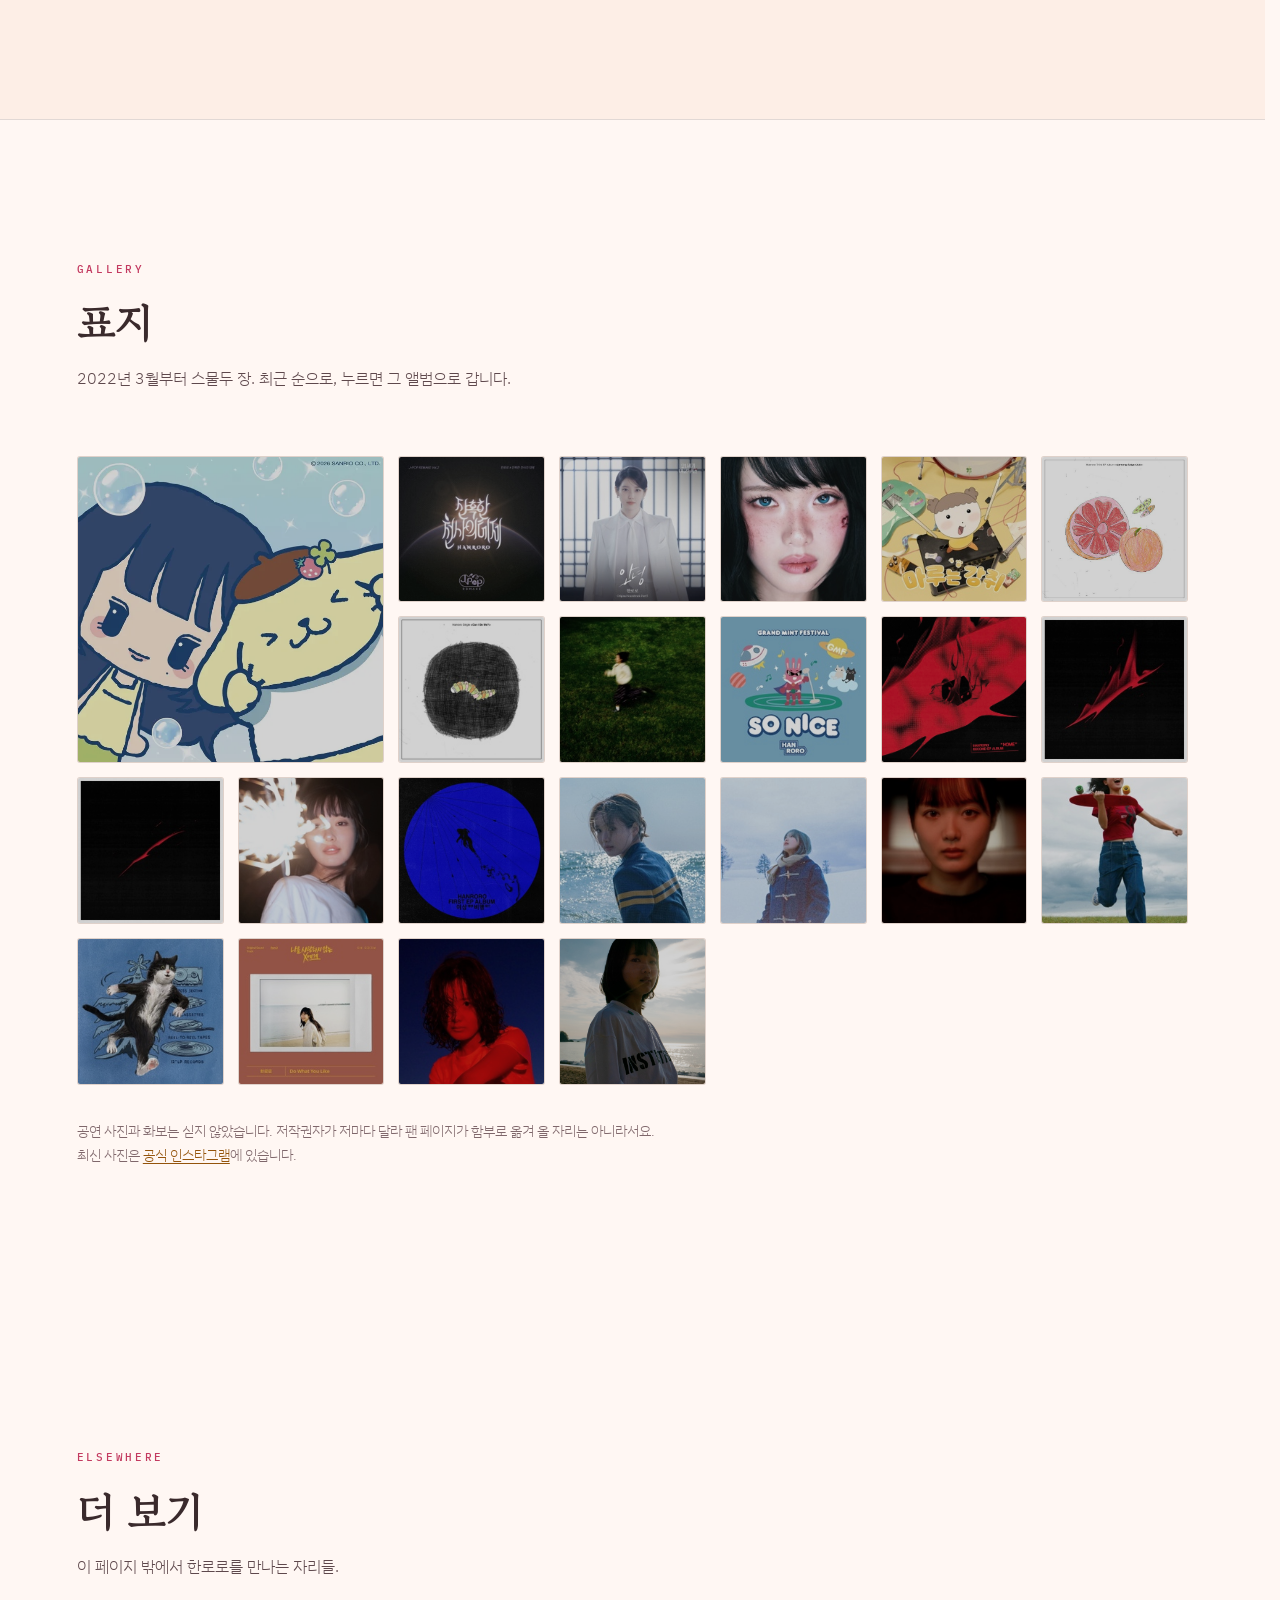
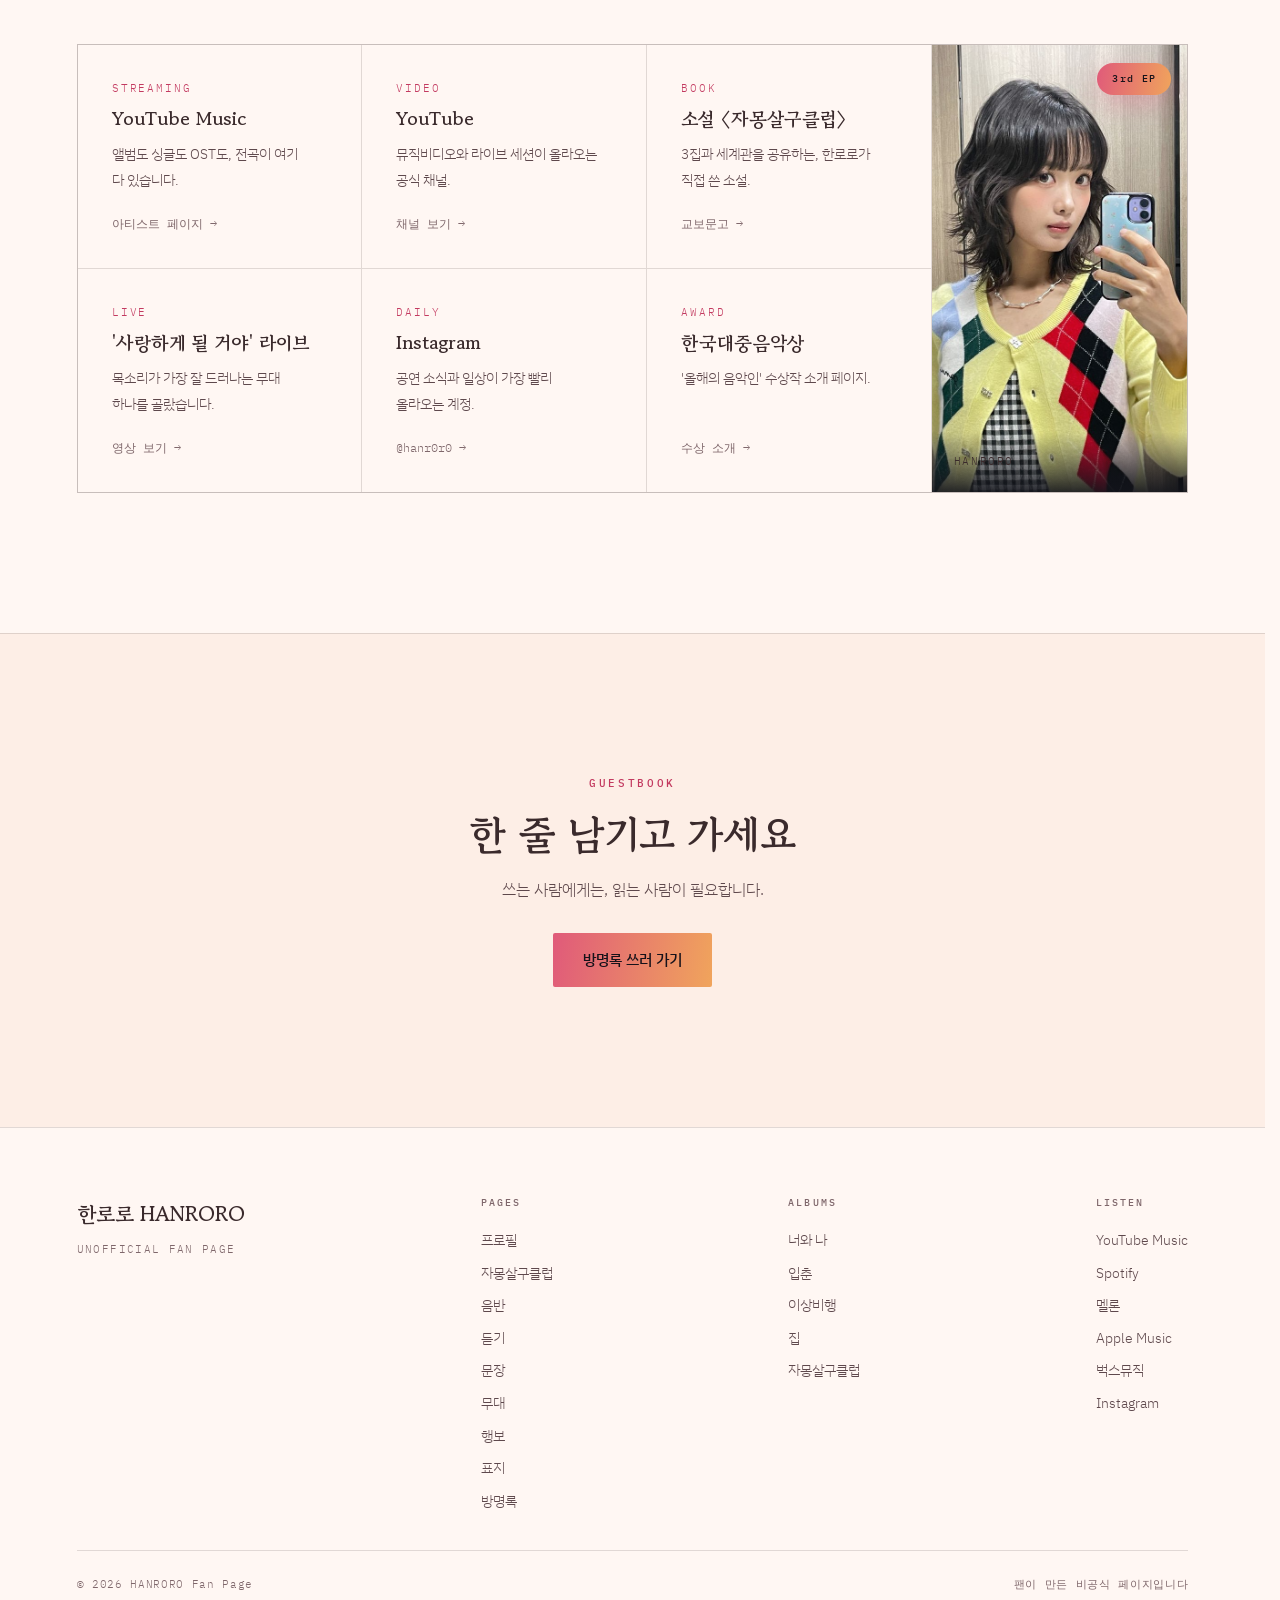
==== commit 49895319: "간소화 1차 — 스포티파이 임베드·빈 셋리스트 서랍 제거, 프로필 사진 높이 버그 수정 - 듣기: 스포티파이 30초 미리듣기 임베드(.spot)를 뺐다. 바로 위 파사드가 전곡  " ====
--- a/index.html
+++ b/index.html
@@ -182,9 +182,9 @@
     <span class="eyebrow" data-aos="fade-up">Discography</span>
     <h2 class="band-title" data-aos="fade-up">음반</h2>
     <p class="band-sub" data-aos="fade-up">
-      2022년 3월부터 지금까지 EP 세 장, 싱글 열다섯 장, OST 네 편.
-      아래 다섯 장은 표지를 누르면 앨범 소개와 수록곡이 전부 나옵니다 —
-      <strong>EP 세 장은 곡마다 한로로가 먼저 써 둔 산문이 붙어 있습니다.</strong>
+      2022년 3월부터 EP 세 장, 싱글 열다섯 장, OST 네 편.
+      아래 다섯 장은 표지를 누르면 소개와 수록곡이 이어집니다 —
+      <strong>EP 세 장에는 곡마다 한로로가 먼저 써 둔 산문이 붙어 있습니다.</strong>
     </p>
 
     <!-- 거르기 — 스물두 장을 종류와 연도로 좁혀 본다.
@@ -213,7 +213,7 @@
       <p class="dfil-count" role="status" aria-live="polite"></p>
     </div>
 
-    <p class="disc-empty" hidden>그해에는 그런 발매가 없습니다.</p>
+    <p class="disc-empty" hidden>고른 조건에 맞는 발매가 없습니다.</p>
 
     <div class="disc-group" data-group>
     <a class="record" href="album-youandi.html" data-kind="single" data-year="2026" data-aos="fade-up">
@@ -507,8 +507,7 @@
     <span class="eyebrow" data-aos="fade-up">Listen</span>
     <h2 class="band-title" data-aos="fade-up">듣기</h2>
     <p class="band-sub" data-aos="fade-up">
-      한로로 공식 유튜브 채널의 영상만 불러옵니다.
-      곡을 고르면 그 자리에서 바로 재생되고, 그 전까지는 표지 그림뿐이라 유튜브로 아무 요청도 가지 않습니다.
+      공식 유튜브 채널의 영상만 모았습니다. 곡을 고르면 그 자리에서 바로 재생됩니다.
     </p>
 
     <div class="player" data-aos="fade-up">
@@ -575,16 +574,6 @@
       </span>
     </p>
 
-    <!-- 미리듣기는 스포티파이 공식 임베드. 전곡 재생 링크는 위 .plat에 있다.
-         loading=lazy라 이 자리까지 내려와야 불러온다 -->
-    <div class="spot" data-aos="fade-up">
-      <h3 class="spot-head">먼저 30초만</h3>
-      <iframe class="spot-frame" title="한로로 Spotify 아티스트 플레이어"
-              src="https://open.spotify.com/embed/artist/5wVJpXzuKV6Xj7Yhsf2uYx?utm_source=generator&amp;theme=0"
-              width="100%" height="352" frameborder="0" loading="lazy"
-              allow="autoplay; clipboard-write; encrypted-media; fullscreen; picture-in-picture"></iframe>
-      <p class="spot-note">스포티파이 공식 임베드라 여기서 들리는 건 30초까지입니다.</p>
-    </div>
   </div>
 </section>
 
@@ -631,10 +620,9 @@
     </div>
 
     <p class="words-note" data-aos="fade-up">
-      가사는 한 줄도 옮겨 적지 않았습니다. 노랫말은 그 자체로 저작물이고, 팬이 만든 페이지가
-      대신 실어 나를 것은 아니라고 봤습니다. 노래는 위
-      <a href="#listen">듣기</a>에서, 노랫말은
-      <a href="https://music.bugs.co.kr/artist/20155724/albums" target="_blank" rel="noopener">공식 음원 서비스</a>에서 확인하세요.
+      가사는 한 줄도 옮겨 적지 않았습니다. 노랫말은 그 자체로 저작물이라, 팬 페이지가 대신
+      실어 나를 자리는 아니라고 봤습니다. 노래는 <a href="#listen">듣기</a>에,
+      노랫말은 <a href="https://music.bugs.co.kr/artist/20155724/albums" target="_blank" rel="noopener">공식 음원 서비스</a>에 있습니다.
     </p>
   </div>
 </section>
@@ -677,19 +665,13 @@
     </ol>
 
     <!-- TODO(에셋): 셋리스트는 공연이 끝난 뒤 공식 채널에서 확인해 채운다.
-         확인 안 된 곡 목록을 미리 적어두지 않는다 — 팬 페이지가 틀린 정보를 퍼뜨리게 된다. -->
-    <details class="setlist">
-      <summary>셋리스트</summary>
-      <div class="setlist-body">
-        <p>
-          아직 비어 있습니다. 공연이 끝나고 공식 채널에 곡 목록이 올라오면 이 자리에 옮겨 적습니다.
-          확인되지 않은 목록을 미리 적어두면 팬 페이지가 틀린 정보를 퍼뜨리는 쪽이 되어서요.
-        </p>
-        <p class="setlist-hint">
-          지난 무대의 분위기는 <a href="#listen">듣기</a>의 앨범 라이브 영상으로 대신 볼 수 있습니다.
-        </p>
-      </div>
-    </details>
+         확인 안 된 곡 목록을 미리 적어두지 않는다 — 팬 페이지가 틀린 정보를 퍼뜨리게 된다.
+         빈 <details>를 두면 눌러서 "아직 없습니다"를 확인하게 되므로 한 줄로 적어만 둔다. -->
+    <p class="live-note" data-aos="fade-up">
+      셋리스트는 공연이 끝나고 공식 채널에 올라오면 이 자리에 옮겨 적습니다.
+      아직 확인 안 된 목록을 미리 적어두진 않으려고요.
+      지난 무대의 분위기는 <a href="#listen">듣기</a>에 라이브 영상으로 있습니다.
+    </p>
   </div>
 </section>
 
@@ -788,7 +770,7 @@
     <span class="eyebrow" data-aos="fade-up">Gallery</span>
     <h2 class="band-title" data-aos="fade-up">표지</h2>
     <p class="band-sub" data-aos="fade-up">
-      2022년 3월부터 스물두 장. 발매 역순이고, 누르면 전용 페이지나 음원 페이지로 넘어갑니다.
+      2022년 3월부터 스물두 장. 최근 순으로, 누르면 그 앨범으로 갑니다.
     </p>
 
     <div class="art-wall" data-aos="fade-up">
@@ -885,7 +867,7 @@
     <!-- TODO(에셋): 공연·프로필 사진은 저작권자가 따로라 넣지 않았다.
          공식 계정에서 사용 허락을 받으면 이 아래에 사진 줄을 추가할 것. -->
     <p class="gallery-note" data-aos="fade-up">
-      공연 사진과 화보는 싣지 않았습니다. 저작권자가 각각 달라 팬 페이지가 임의로 옮겨 올 자리가 아니라고 봤습니다.
+      공연 사진과 화보는 싣지 않았습니다. 저작권자가 저마다 달라 팬 페이지가 함부로 옮겨 올 자리는 아니라서요.
       최신 사진은 <a href="https://www.instagram.com/hanr0r0/" target="_blank" rel="noopener">공식 인스타그램</a>에 있습니다.
     </p>
   </div>
--- a/css/style.css
+++ b/css/style.css
@@ -412,8 +412,10 @@
   gap:clamp(32px, 5vw, 68px); align-items:start;
 }
 .about-photo { position:relative; }
+/* height:auto가 없으면 <img height="976"> 속성이 그대로 살아 aspect-ratio가 무시된다.
+   그러면 사진이 976px로 서고, 글 칼럼은 618px에서 끝나 옆에 350px 넘는 빈 칸이 남는다 */
 .about-photo img {
-  width:100%; aspect-ratio:3/4; object-fit:cover;
+  width:100%; height:auto; aspect-ratio:3/4; object-fit:cover;
   border-radius:2px;
   filter:saturate(0.92);
 }
@@ -724,16 +726,6 @@
 .plat-alt { font-size:0.84rem; color:var(--text-far); }
 .plat-alt a { color:var(--apricot); text-underline-offset:3px; }
 
-.spot { margin-top:clamp(38px, 5vw, 60px); }
-.spot-head {
-  font-family:var(--mono); font-size:0.7rem; font-weight:500;
-  letter-spacing:0.24em; text-transform:uppercase;
-  color:var(--text-far); margin-bottom:14px;
-}
-.spot-frame { border:0; border-radius:12px; display:block; width:100%; }
-.spot-note { font-size:0.84rem; color:var(--text-far); margin-top:12px; }
-.spot-note a { color:var(--apricot); text-underline-offset:3px; }
-
 /* ── 문장 — 인터뷰에서 실제로 한 말만. 한 장의 원고지 위에 얹는다 ──── */
 .words { position:relative; background:var(--bg); border-top:1px solid var(--line); overflow:hidden; }
 .words-grid { position:absolute; inset:0; opacity:0.5; }
@@ -828,31 +820,12 @@
 }
 
 /* 셋리스트 — <details>가 여닫기를 다 해준다. JS도, aria 속성도 필요 없다 */
-.setlist {
-  margin-top:clamp(30px, 4vw, 44px);
-  border:1px solid var(--line); border-radius:4px;
-  background:var(--surface);
-}
-.setlist summary {
-  cursor:pointer; list-style:none;
-  padding:16px clamp(18px, 2.4vw, 26px);
-  font-family:var(--mono); font-size:0.74rem; letter-spacing:0.16em; text-transform:uppercase;
-  color:var(--text-dim);
-  display:flex; align-items:center; gap:10px;
-}
-.setlist summary::-webkit-details-marker { display:none; }
-.setlist summary::before {
-  content:'+'; font-size:1rem; line-height:1; color:var(--grapefruit);
-  transition:rotate .24s ease;
-}
-.setlist[open] summary::before { content:'+'; rotate:45deg; }
-.setlist summary:hover { color:var(--apricot); }
-.setlist-body {
-  padding:0 clamp(18px, 2.4vw, 26px) 22px;
-  color:var(--text-dim); font-size:0.92rem; max-width:74ch;
-}
-.setlist-hint { margin-top:10px; color:var(--text-far); font-size:0.86rem; }
-.setlist-hint a { color:var(--apricot); text-underline-offset:3px; }
+/* 셋리스트는 아직 채울 데이터가 없다. 빈 <details>는 눌러야 '없음'을 알게 되므로 한 줄로 적어둔다 */
+.live-note {
+  margin-top:clamp(24px, 3.4vw, 34px);
+  max-width:74ch; font-size:0.88rem; color:var(--text-far);
+}
+.live-note a { color:var(--apricot); text-underline-offset:3px; }
 
 /* ── 행보 (타임라인) ───────────────────────────────────────── */
 .activity { background:var(--surface); border-top:1px solid var(--line); }
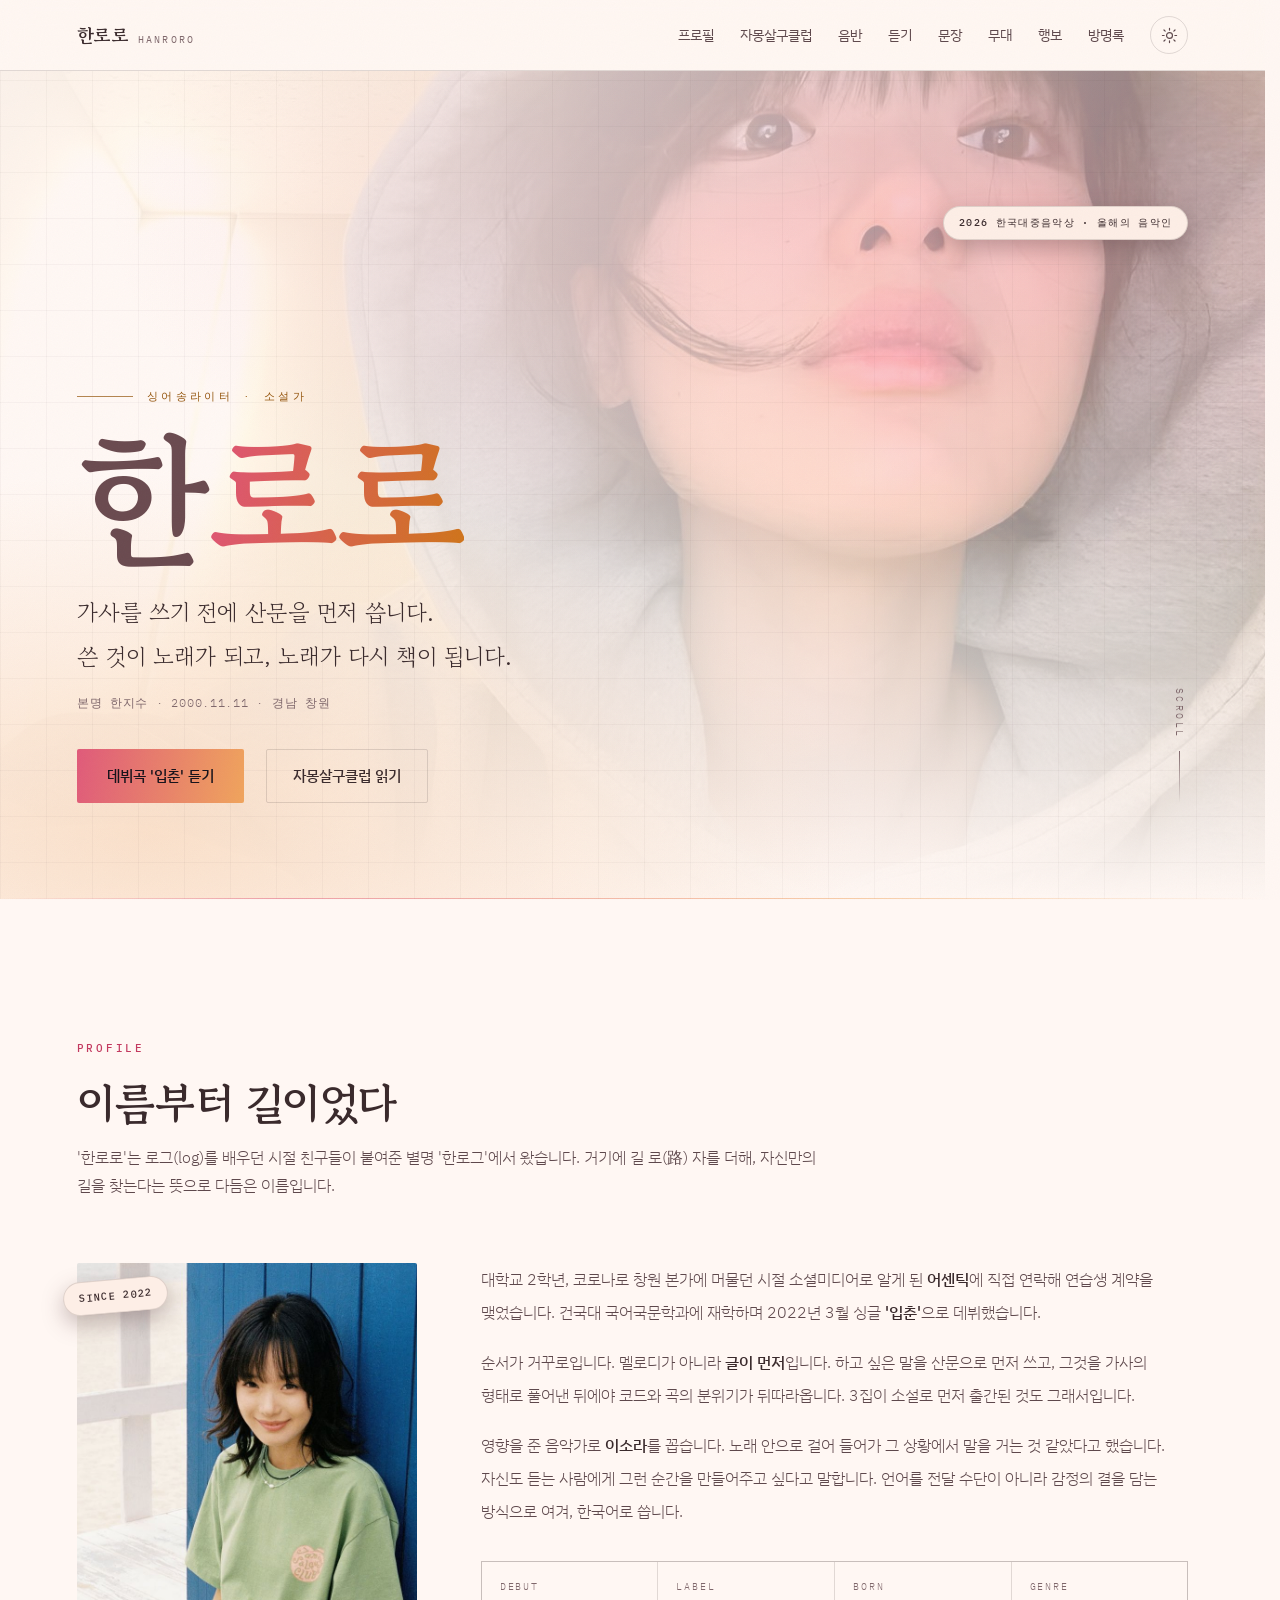
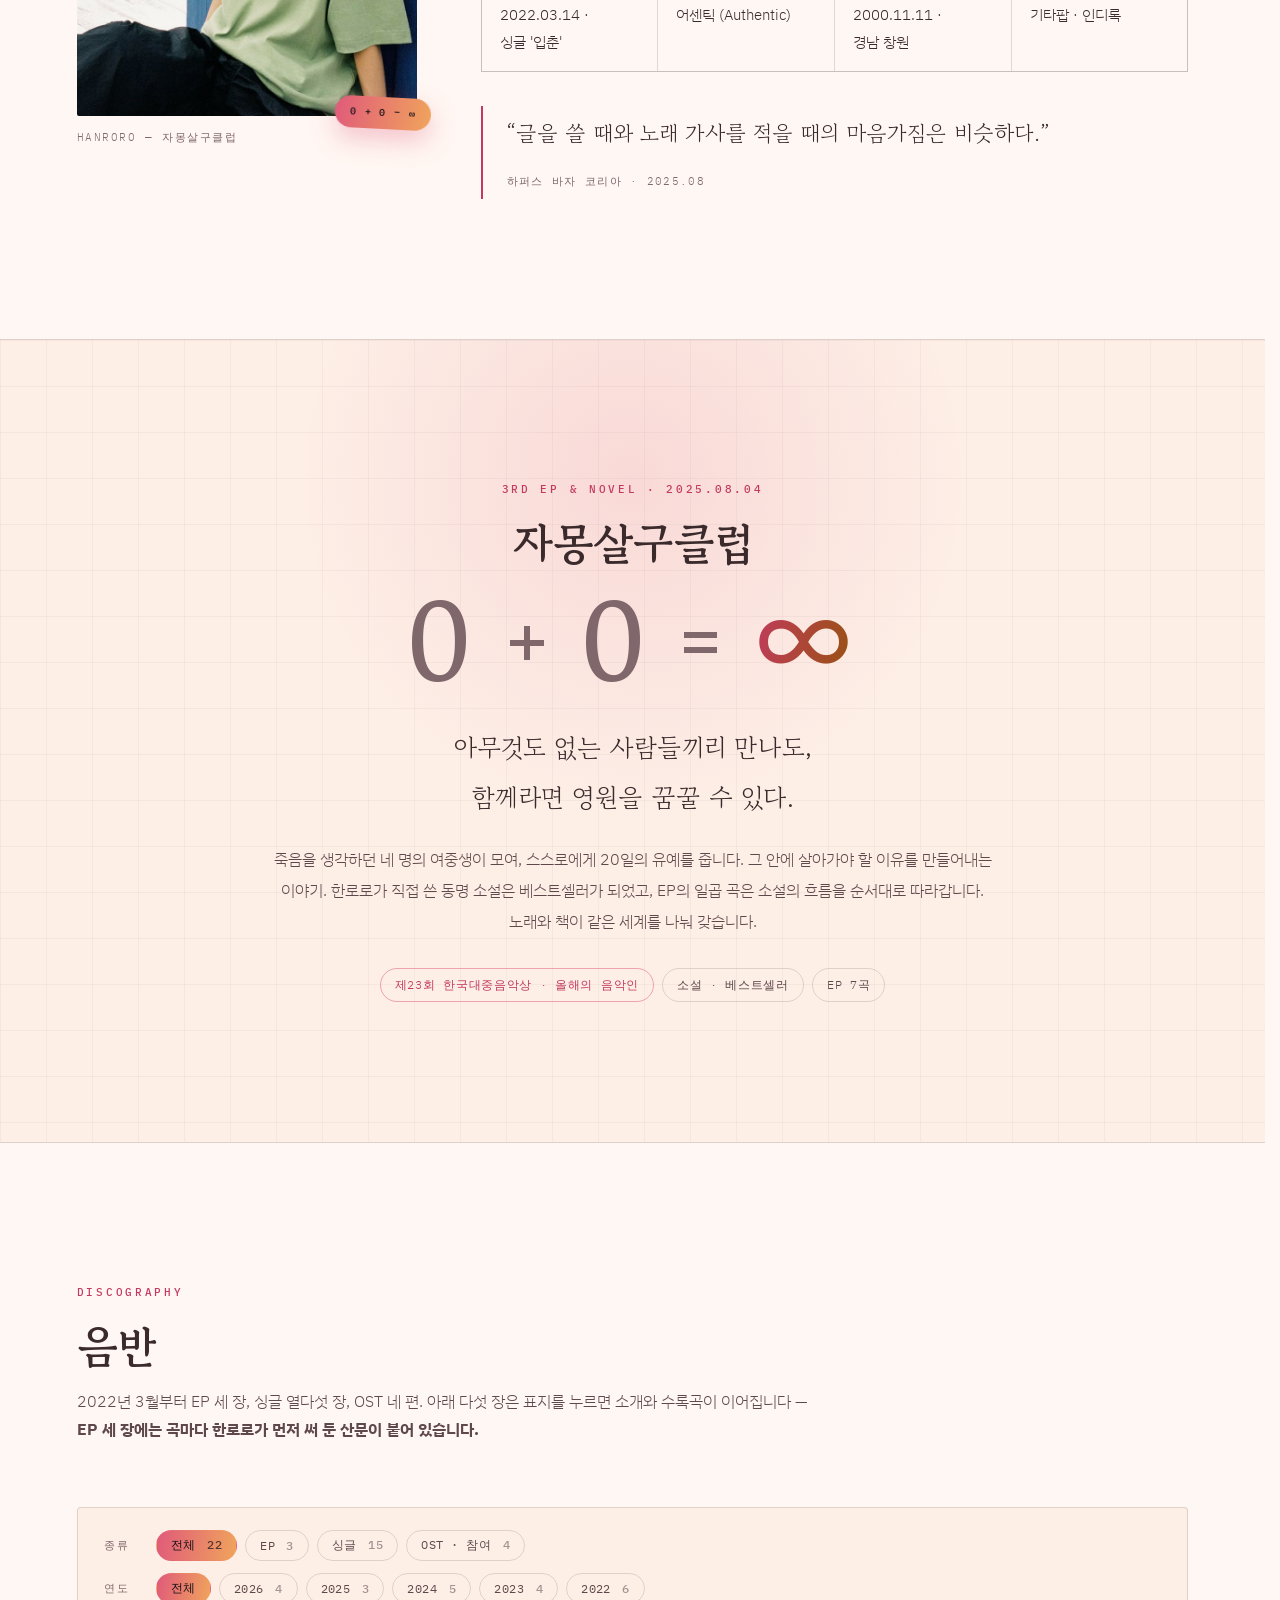
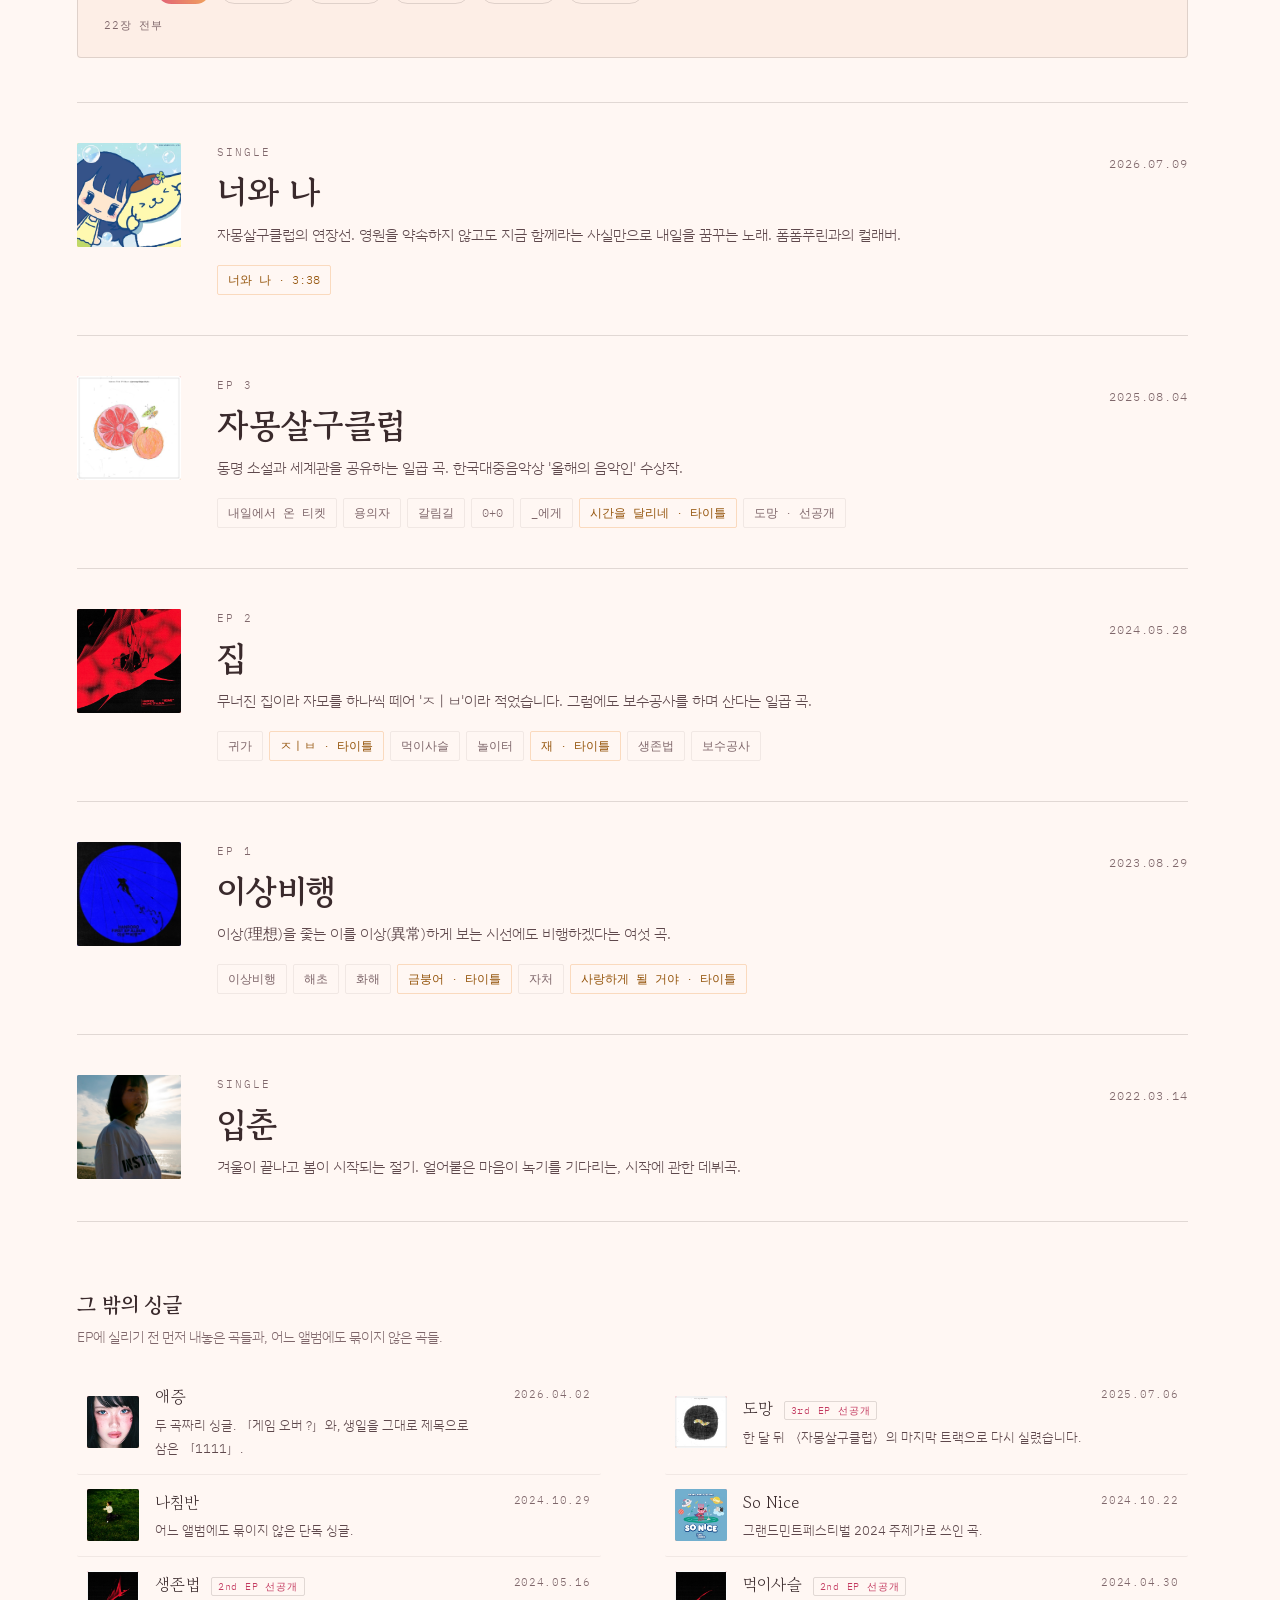
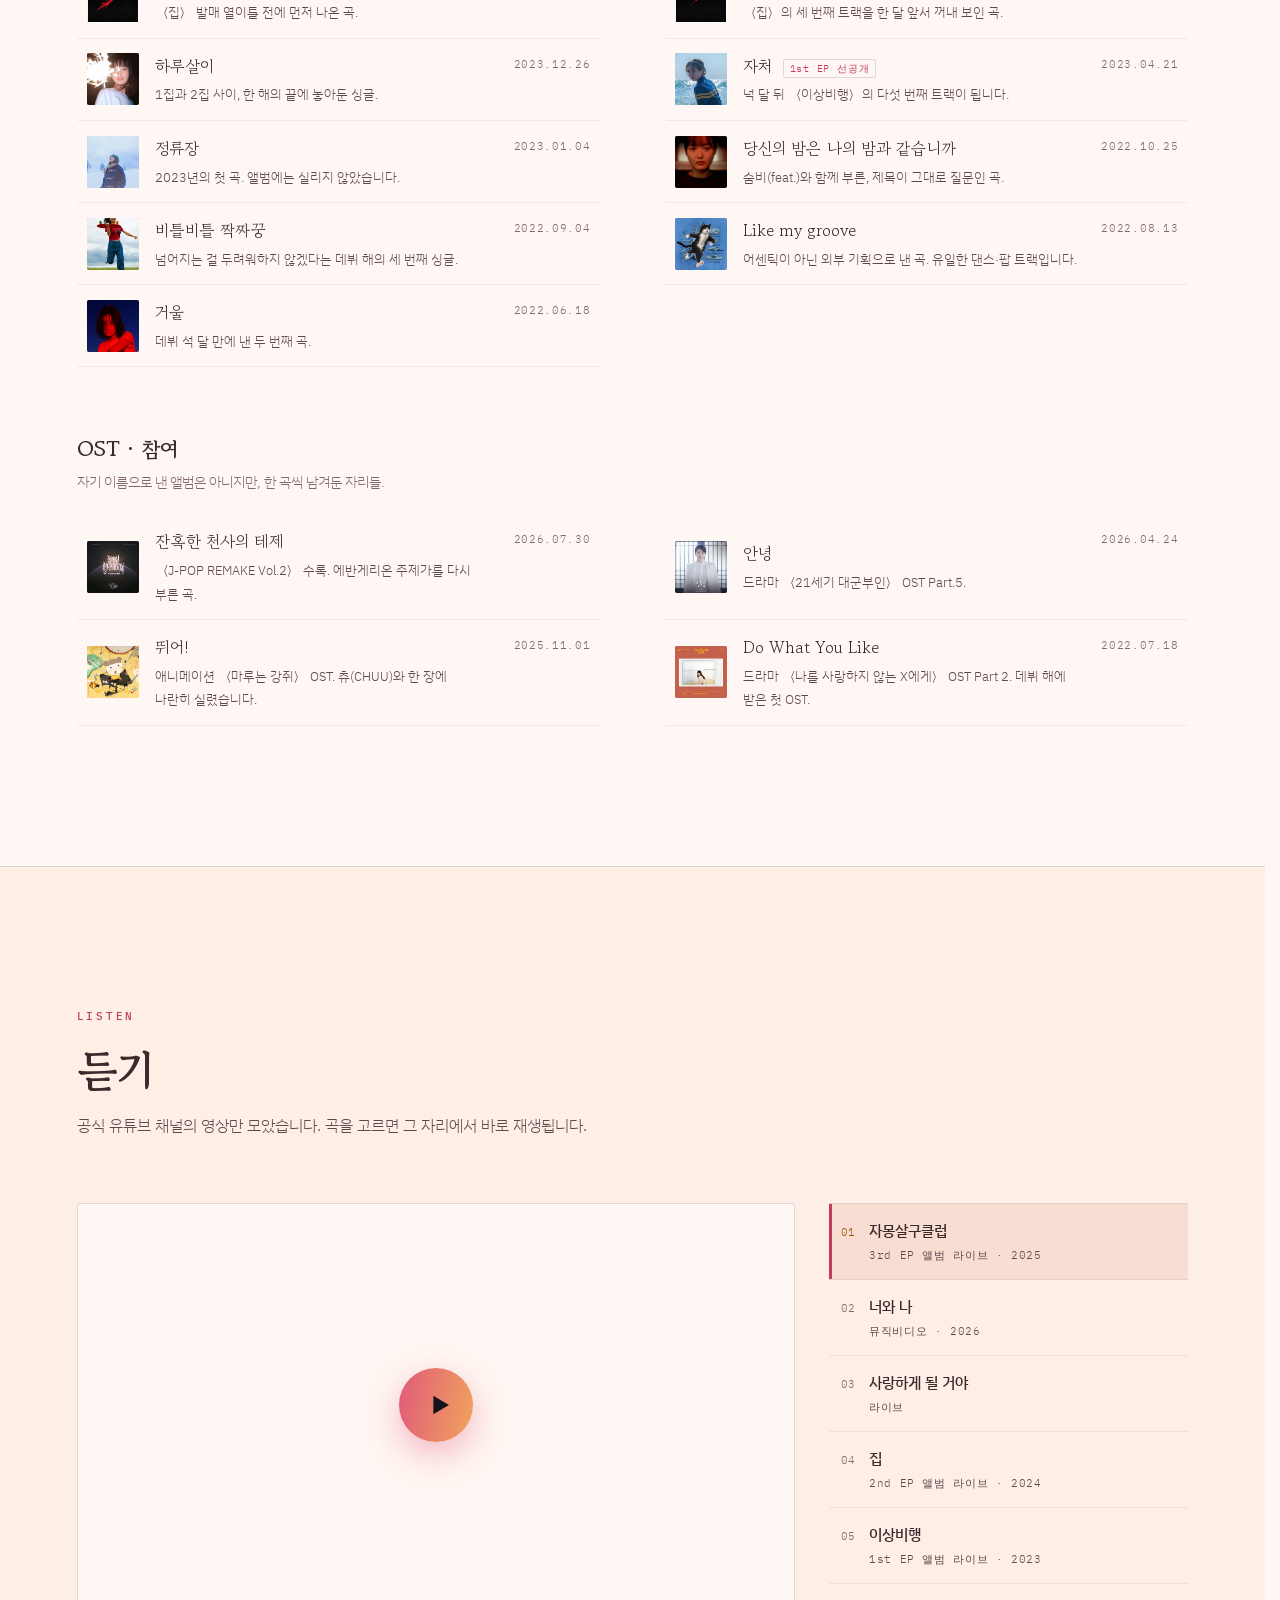
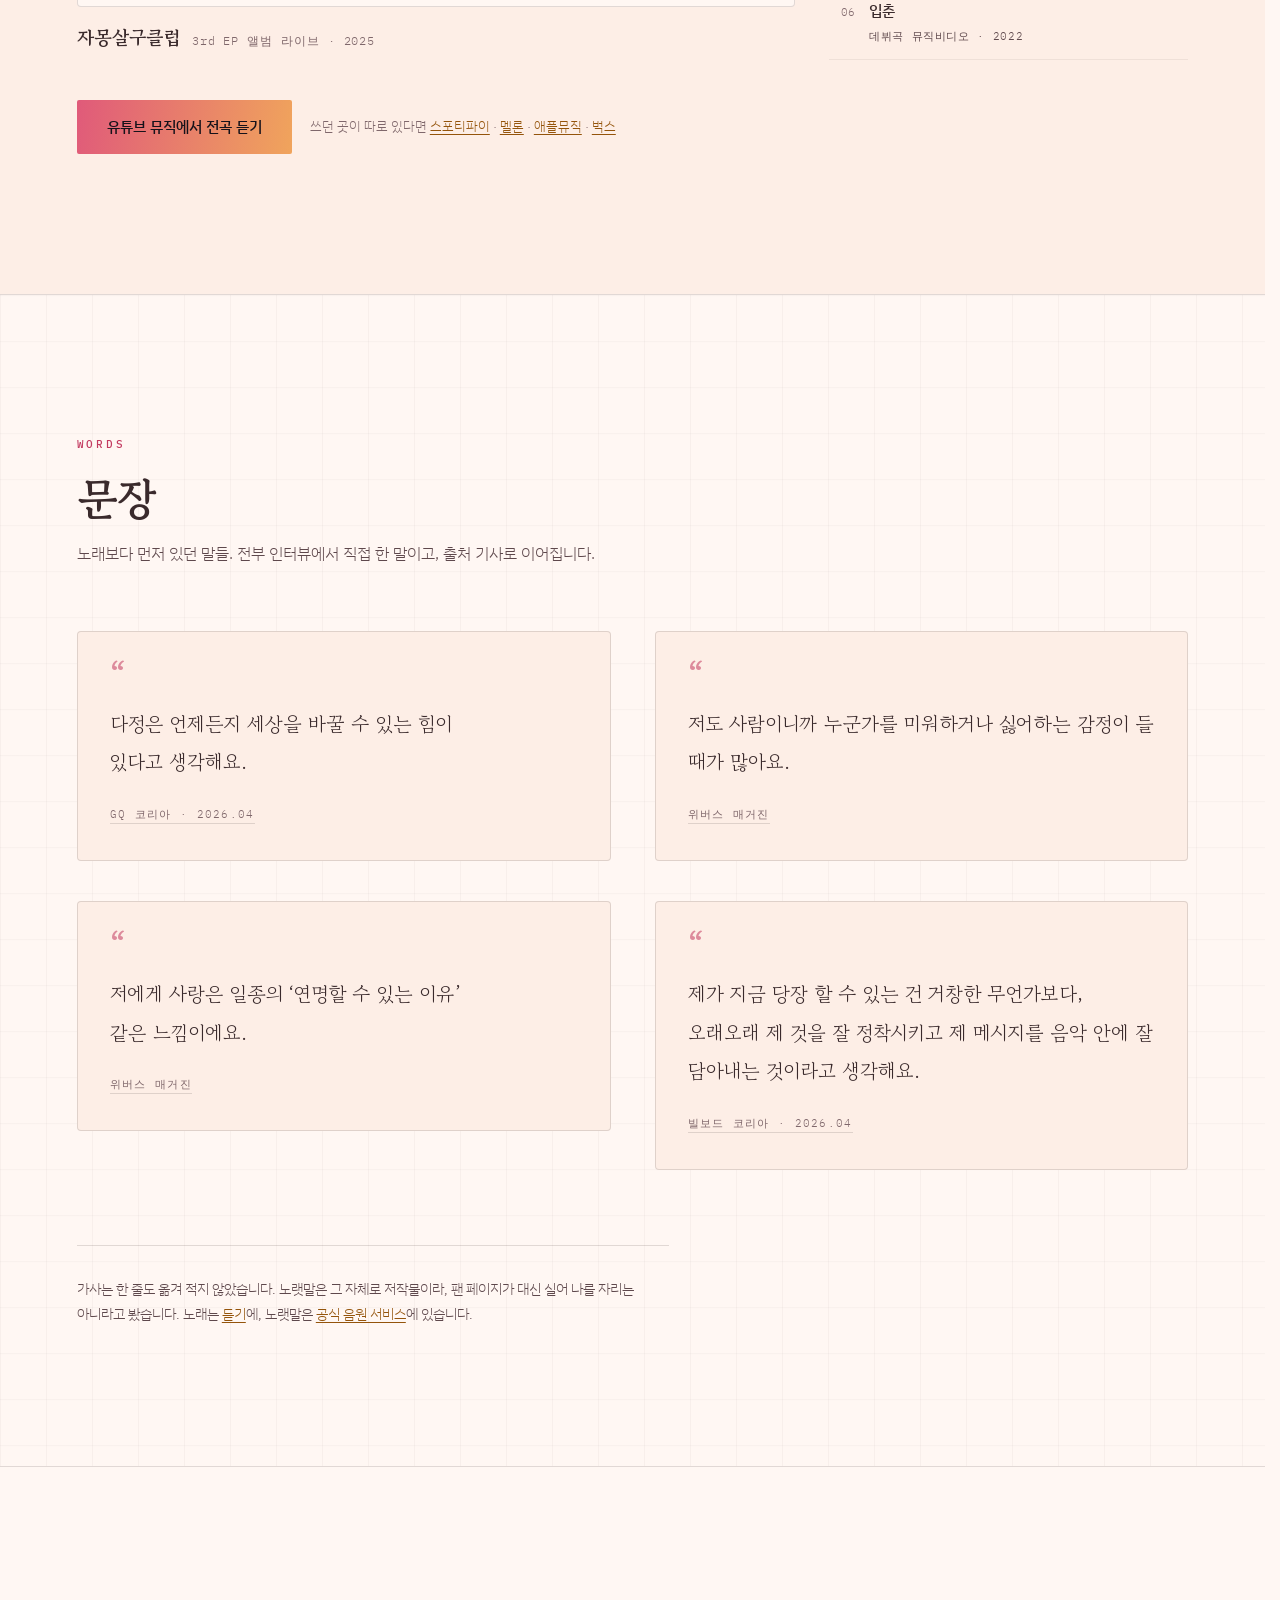
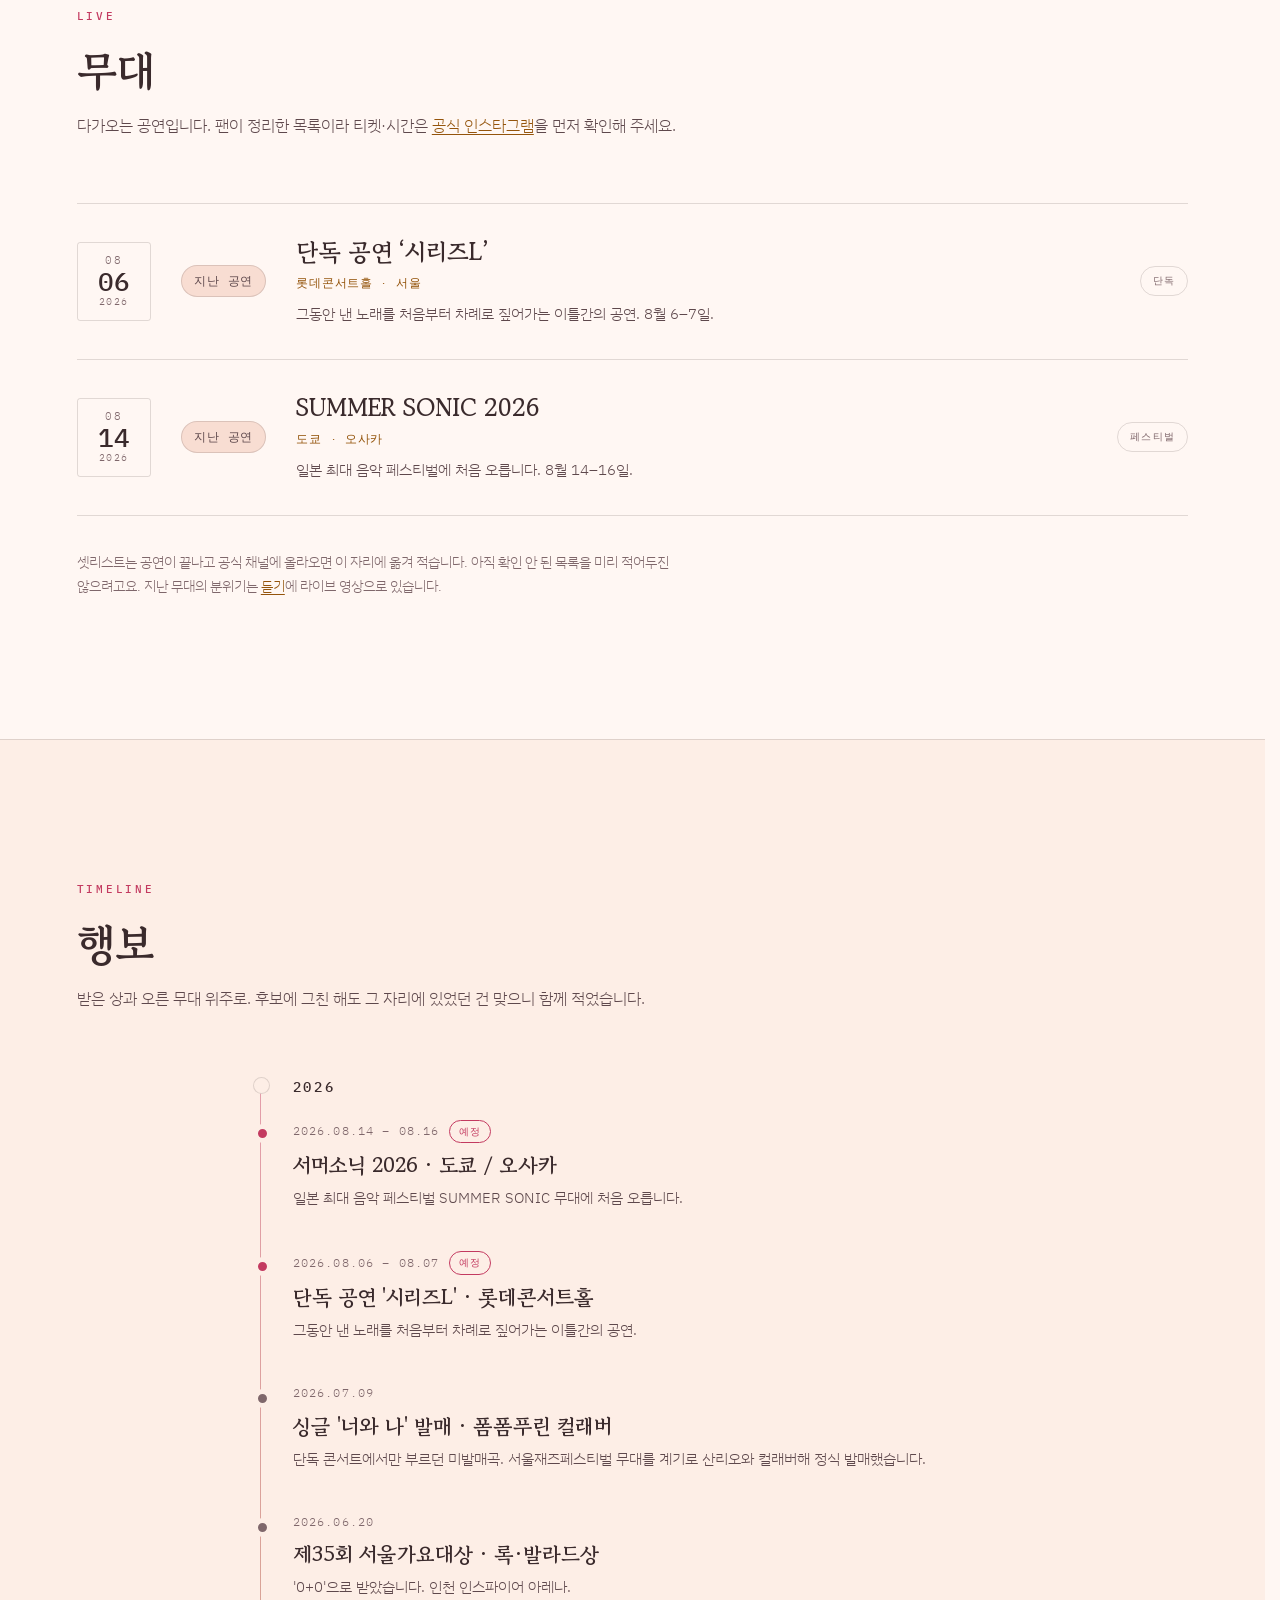
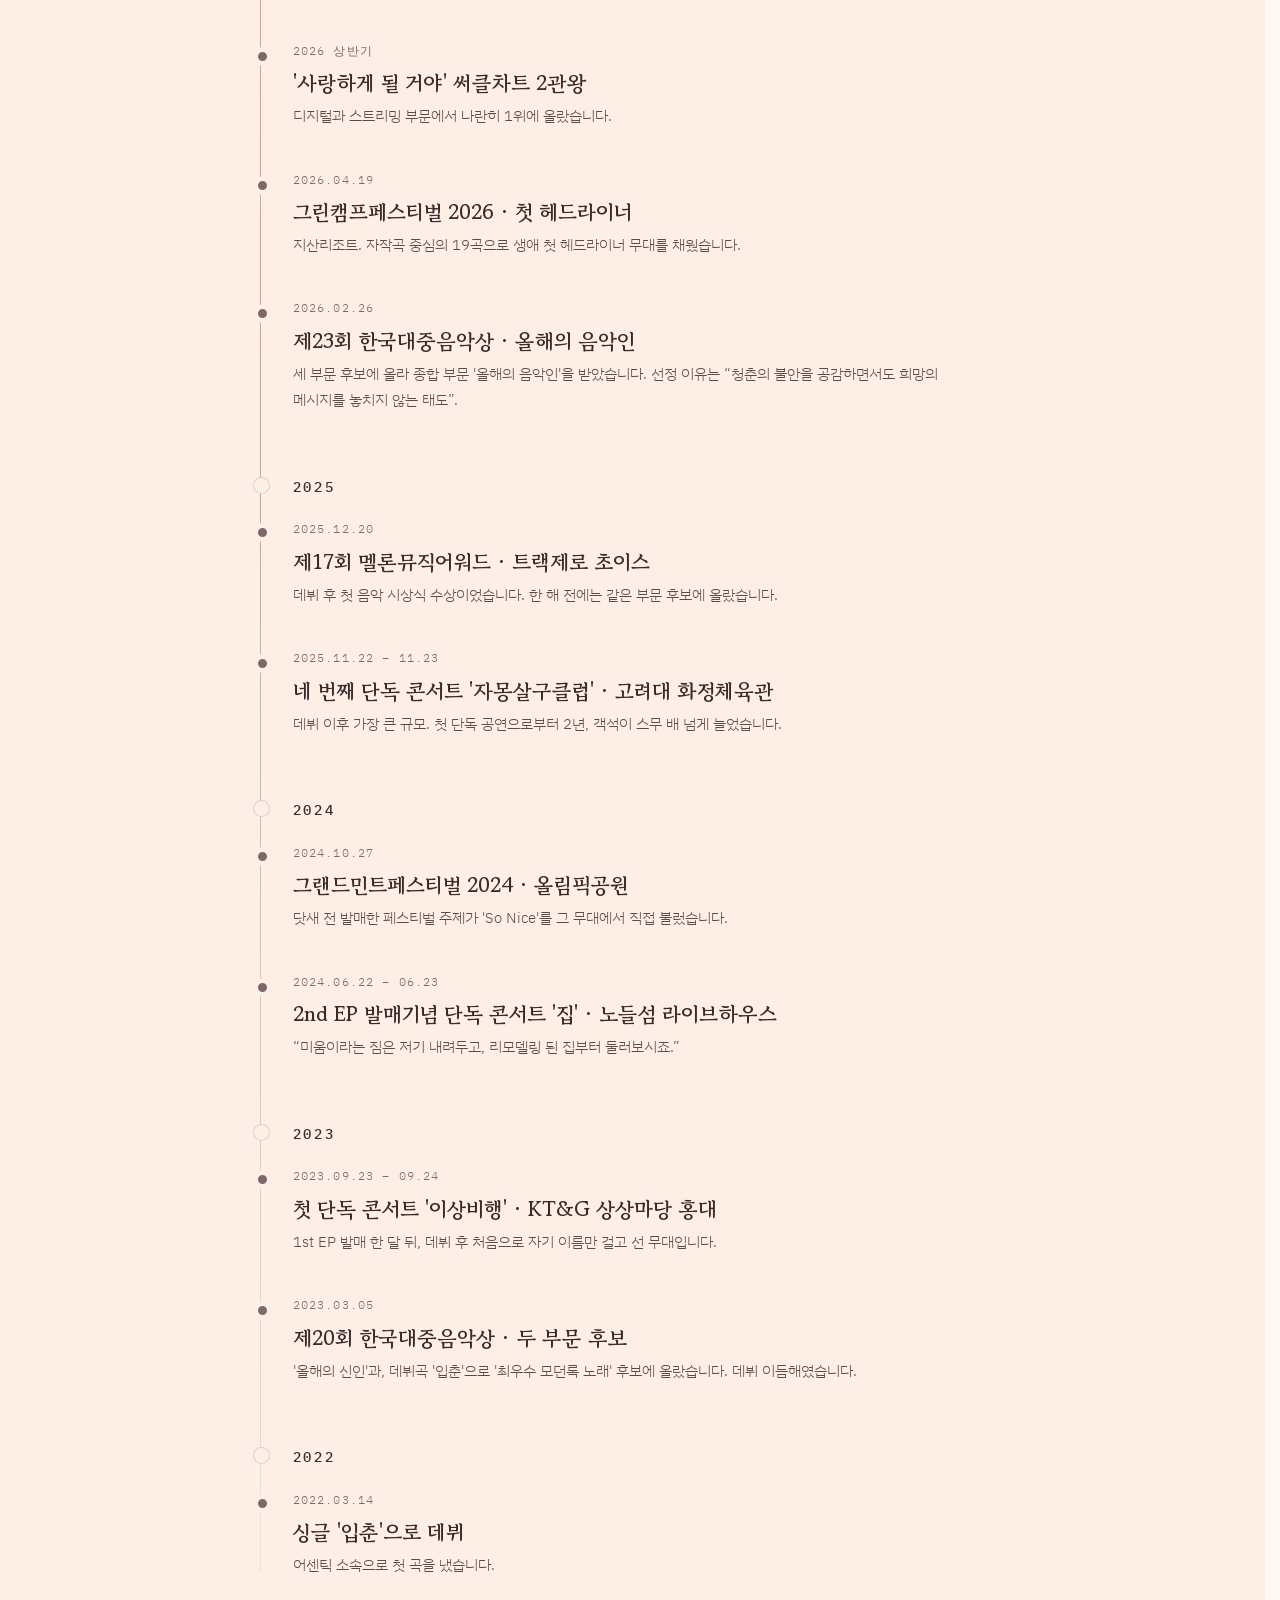
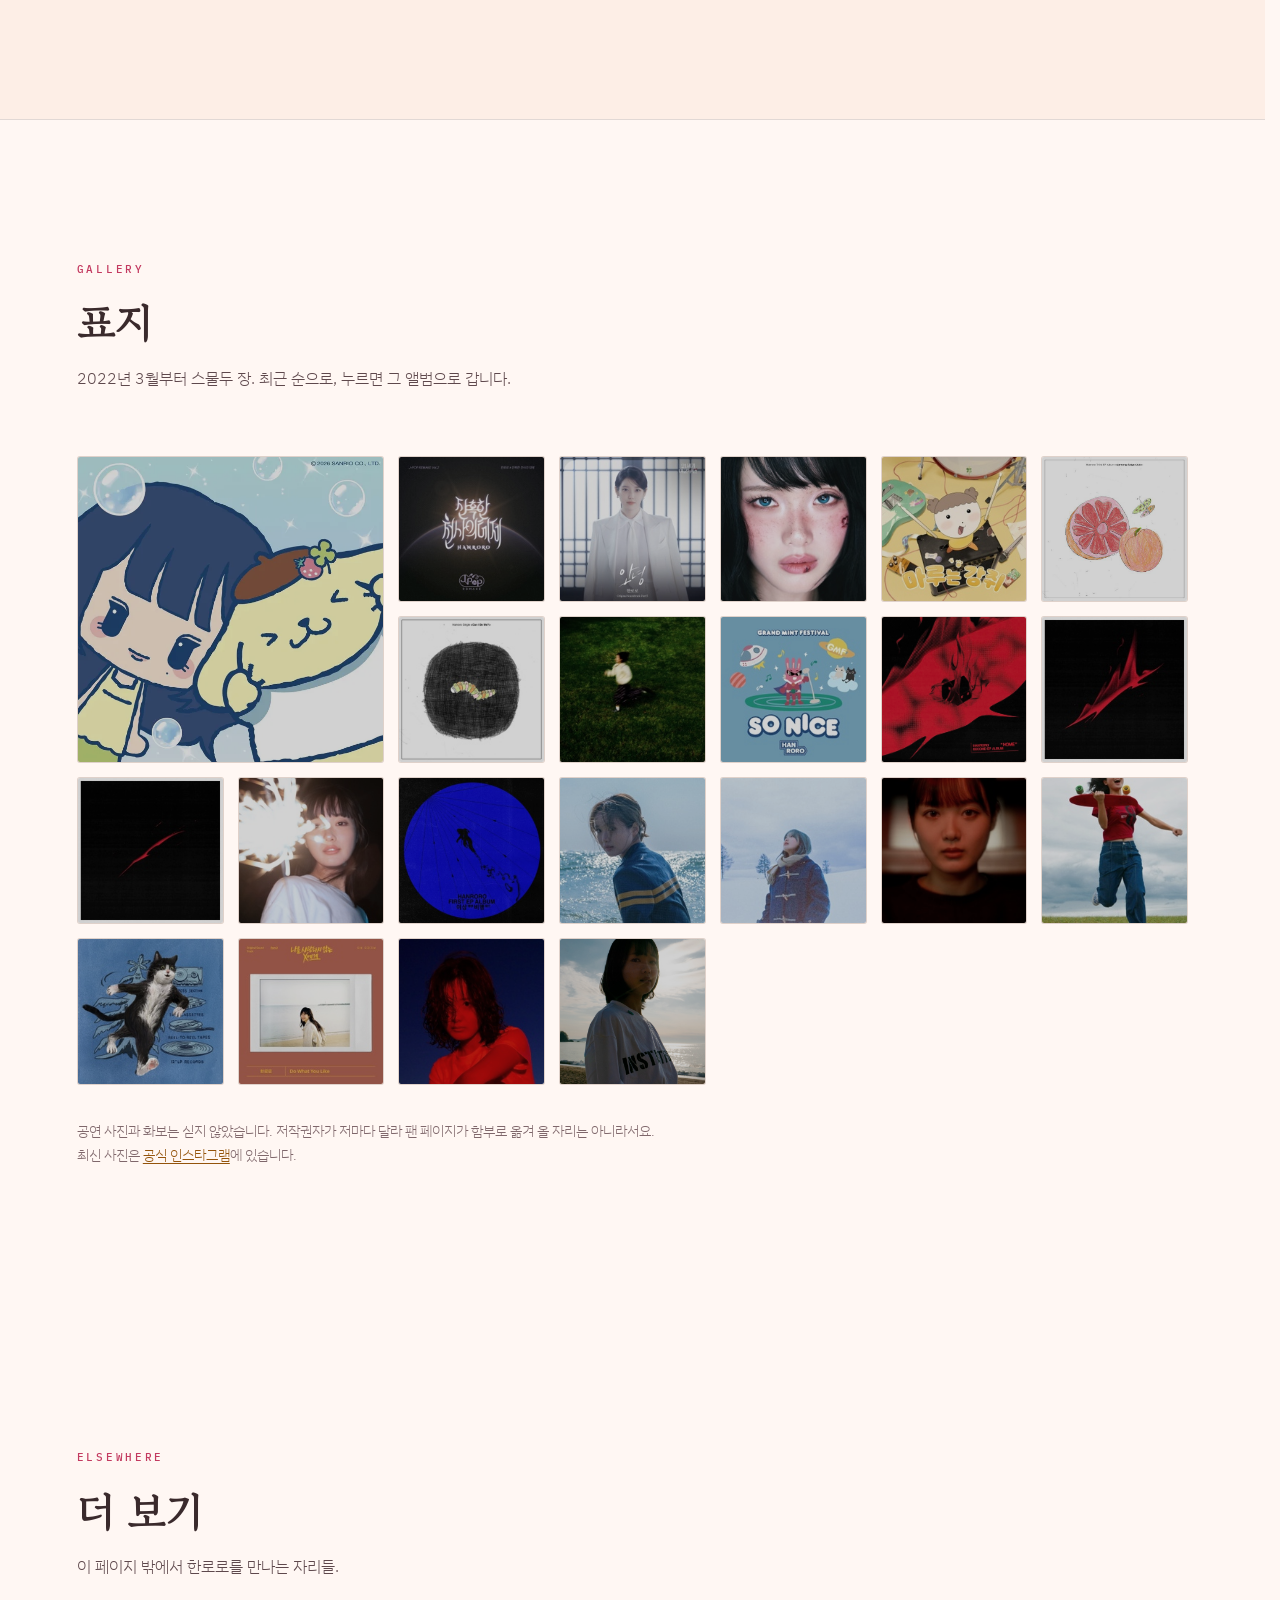
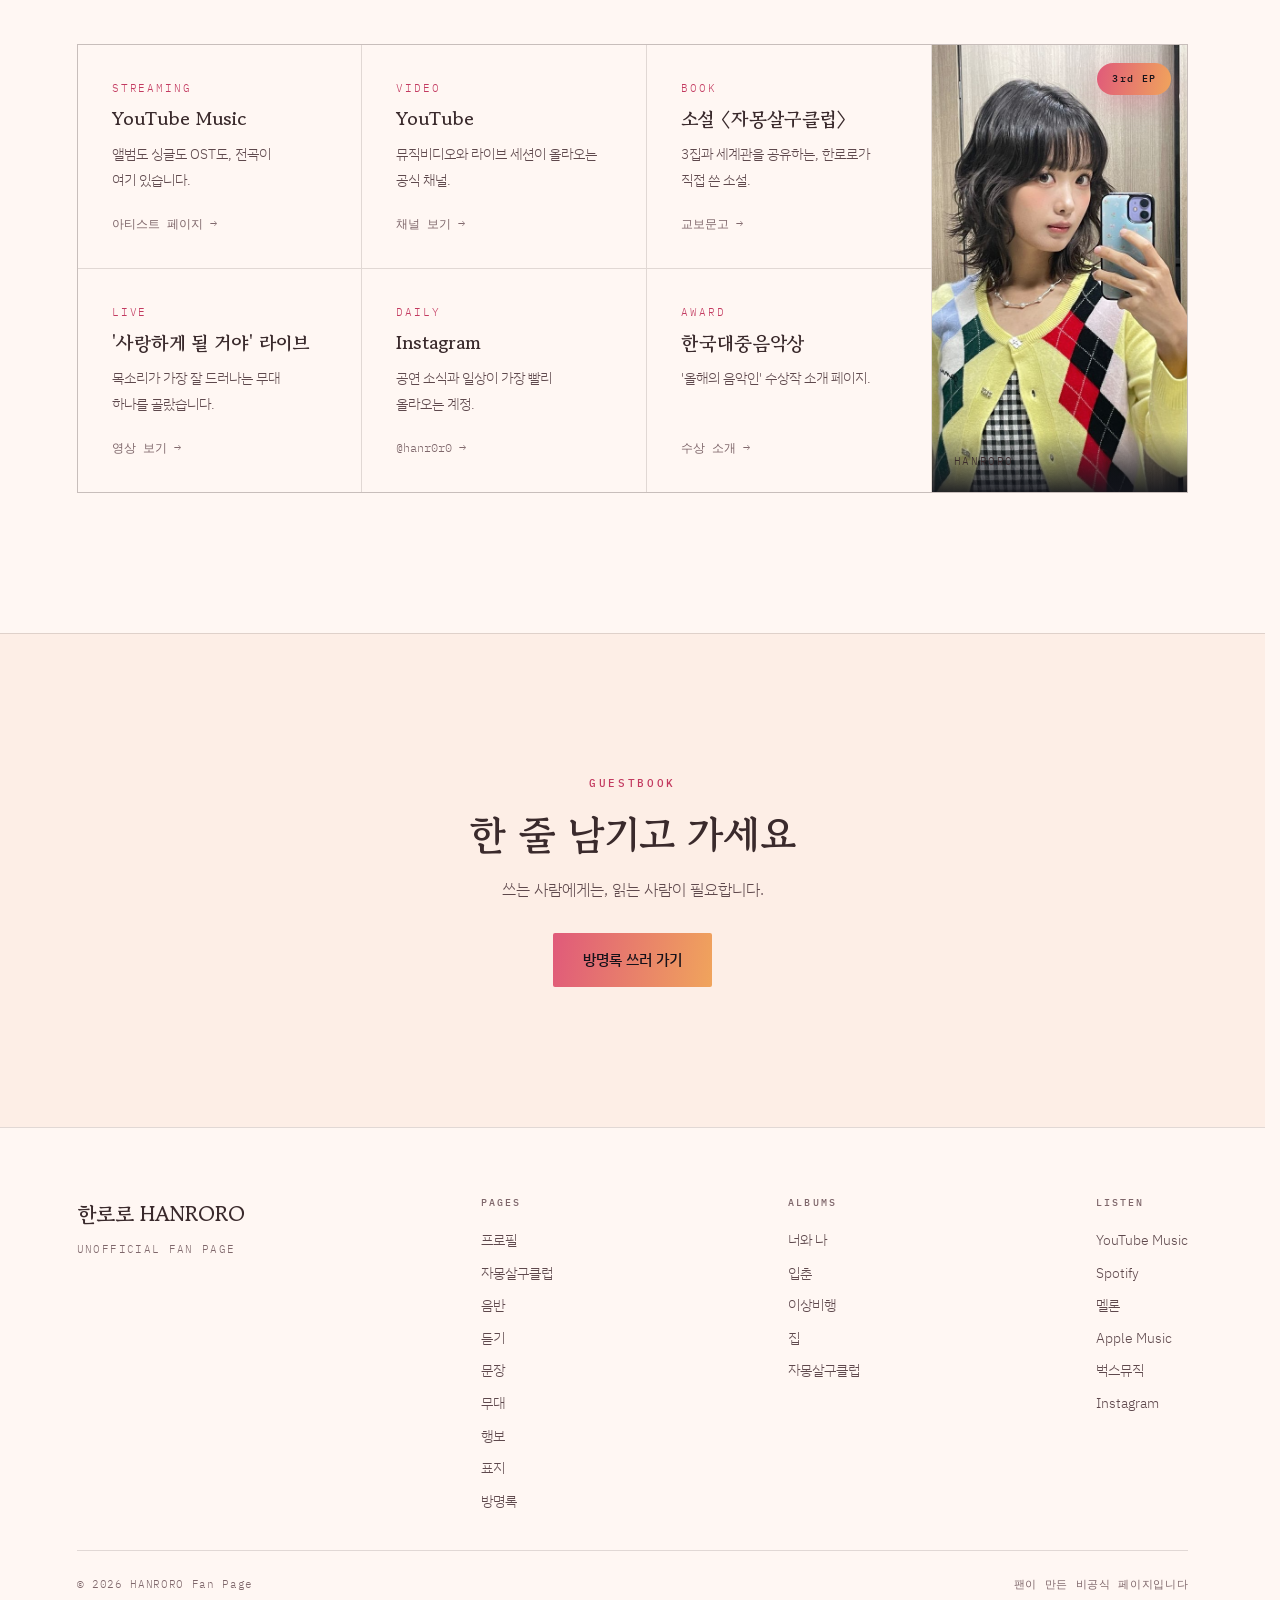
==== commit 5dc2ed7f: "방명록 글자 수 표시 · 카피 손질 - maxlength=500은 한도에 닿으면 조용히 잘라낸다. 그러면 "글이 더 안 써진다"로   읽히므로 .gb-count로 남은 자리를 보여" ====
--- a/index.html
+++ b/index.html
@@ -634,7 +634,7 @@
     <h2 class="band-title" data-aos="fade-up">무대</h2>
     <p class="band-sub" data-aos="fade-up">
       다가오는 공연입니다. 팬이 정리한 목록이라 티켓·시간은
-      <a href="https://www.instagram.com/hanr0r0/" target="_blank" rel="noopener">공식 인스타그램</a>을 최종 기준으로 삼아 주세요.
+      <a href="https://www.instagram.com/hanr0r0/" target="_blank" rel="noopener">공식 인스타그램</a>을 먼저 확인해 주세요.
     </p>
 
     <ol class="gig-list">
@@ -681,7 +681,7 @@
     <span class="eyebrow" data-aos="fade-up">Timeline</span>
     <h2 class="band-title" data-aos="fade-up">행보</h2>
     <p class="band-sub" data-aos="fade-up">
-      받은 상과 오른 무대 위주로. 상을 놓친 해도 그 자리에 있었던 건 맞으니 함께 적었습니다.
+      받은 상과 오른 무대 위주로. 후보에 그친 해도 그 자리에 있었던 건 맞으니 함께 적었습니다.
     </p>
 
     <ol class="timeline">
@@ -884,7 +884,7 @@
       <a class="link-card" href="https://music.youtube.com/channel/UCrDa_5OU-rhvXqWlPx5hgKQ" target="_blank" rel="noopener">
         <span class="k">Streaming</span>
         <h3>YouTube Music</h3>
-        <p>앨범도 싱글도 OST도, 전곡이 여기 다 있습니다.</p>
+        <p>앨범도 싱글도 OST도, 전곡이 여기 있습니다.</p>
         <span class="go">아티스트 페이지 →</span>
       </a>
       <a class="link-card" href="https://www.youtube.com/channel/UCrDa_5OU-rhvXqWlPx5hgKQ" target="_blank" rel="noopener">
--- a/css/style.css
+++ b/css/style.css
@@ -1035,6 +1035,14 @@
 .gb-form input:focus, .gb-form textarea:focus {
   outline:none; border-color:var(--grapefruit); background:var(--surface-2);
 }
+/* 글자 수. 500자에서 maxlength가 조용히 잘라내면 '입력이 안 된다'로 읽힌다 */
+.gb-count {
+  margin:-6px 2px 0; text-align:right;
+  font-family:var(--mono); font-size:0.68rem; letter-spacing:0.06em;
+  color:var(--text-far);
+}
+.gb-count.is-full { color:var(--grapefruit); }
+
 .gb-form button {
   align-self:flex-start; margin-top:4px;
   padding:14px 32px;
@@ -1273,7 +1281,11 @@
 
   .link-grid { grid-template-columns:1fr; }
 
-  .foot-grid { flex-direction:column; gap:26px; }
+  /* 한 줄씩 세우면 링크 스무 개가 화면 한 장을 통째로 먹는다 → 두 칸으로 접는다.
+     grid로 접으면 목록 길이가 제각각이라 짧은 칸 옆이 통째로 빈다 → 다단(columns)으로 흘린다 */
+  .foot-grid { display:block; columns:2; column-gap:26px; padding-bottom:26px; }
+  .foot-brand { column-span:all; margin-bottom:26px; }
+  .foot-col { break-inside:avoid; margin-bottom:26px; }
   .gb-form button { align-self:stretch; text-align:center; justify-content:center; }
 }
 
--- a/css/album.css
+++ b/css/album.css
@@ -347,7 +347,9 @@
 .sibs-head p { color:var(--text-dim); font-size:0.96rem; margin-top:8px; }
 .sib-grid {
   max-width:1040px; margin:0 auto;
-  display:grid; grid-template-columns:repeat(auto-fit, minmax(190px, 1fr)); gap:14px;
+  /* 190px면 390px 화면에서 한 칸으로 떨어져 '다른 음반'만 1900px가 된다.
+     158px이면 휴대폰에서도 두 칸이 서고, 넓은 화면에서는 어차피 넉 장이 4열로 늘어난다 */
+  display:grid; grid-template-columns:repeat(auto-fit, minmax(min(158px, 100%), 1fr)); gap:14px;
 }
 .sib {
   display:block; text-decoration:none; padding:14px;
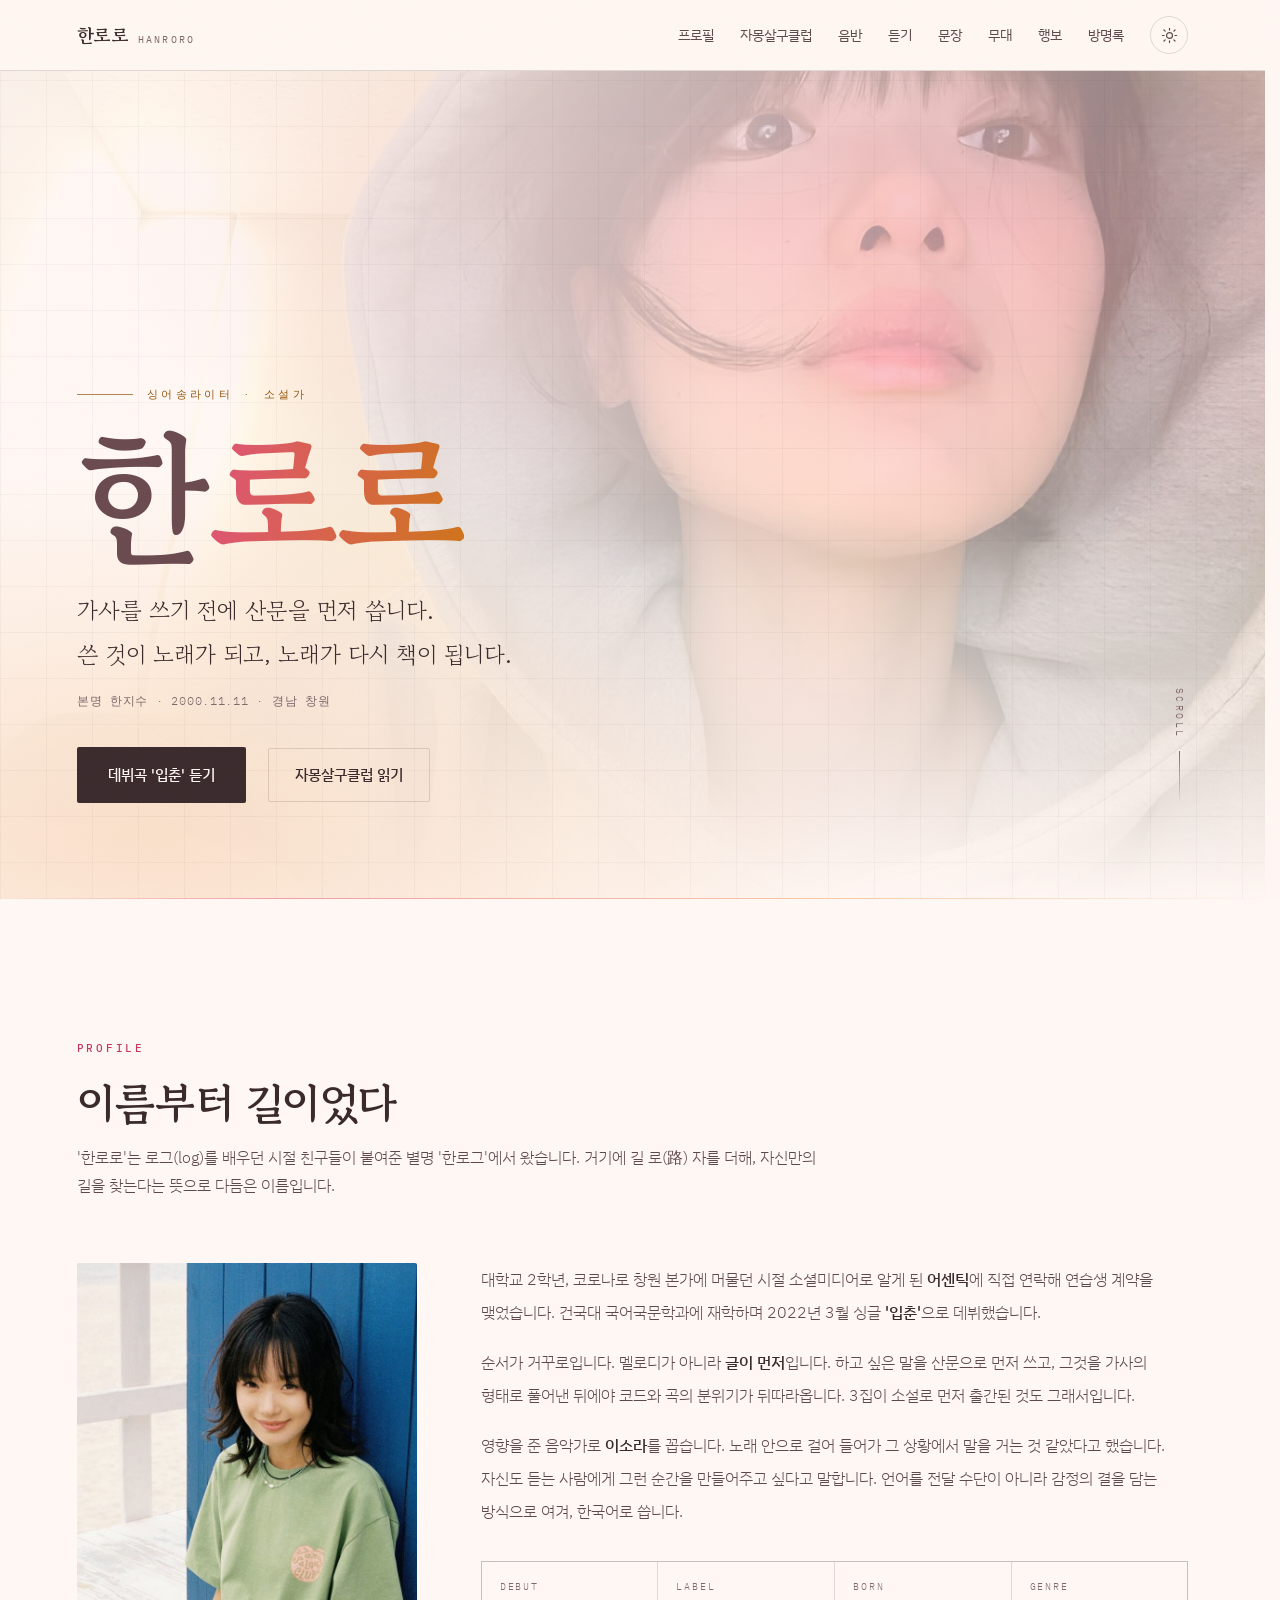
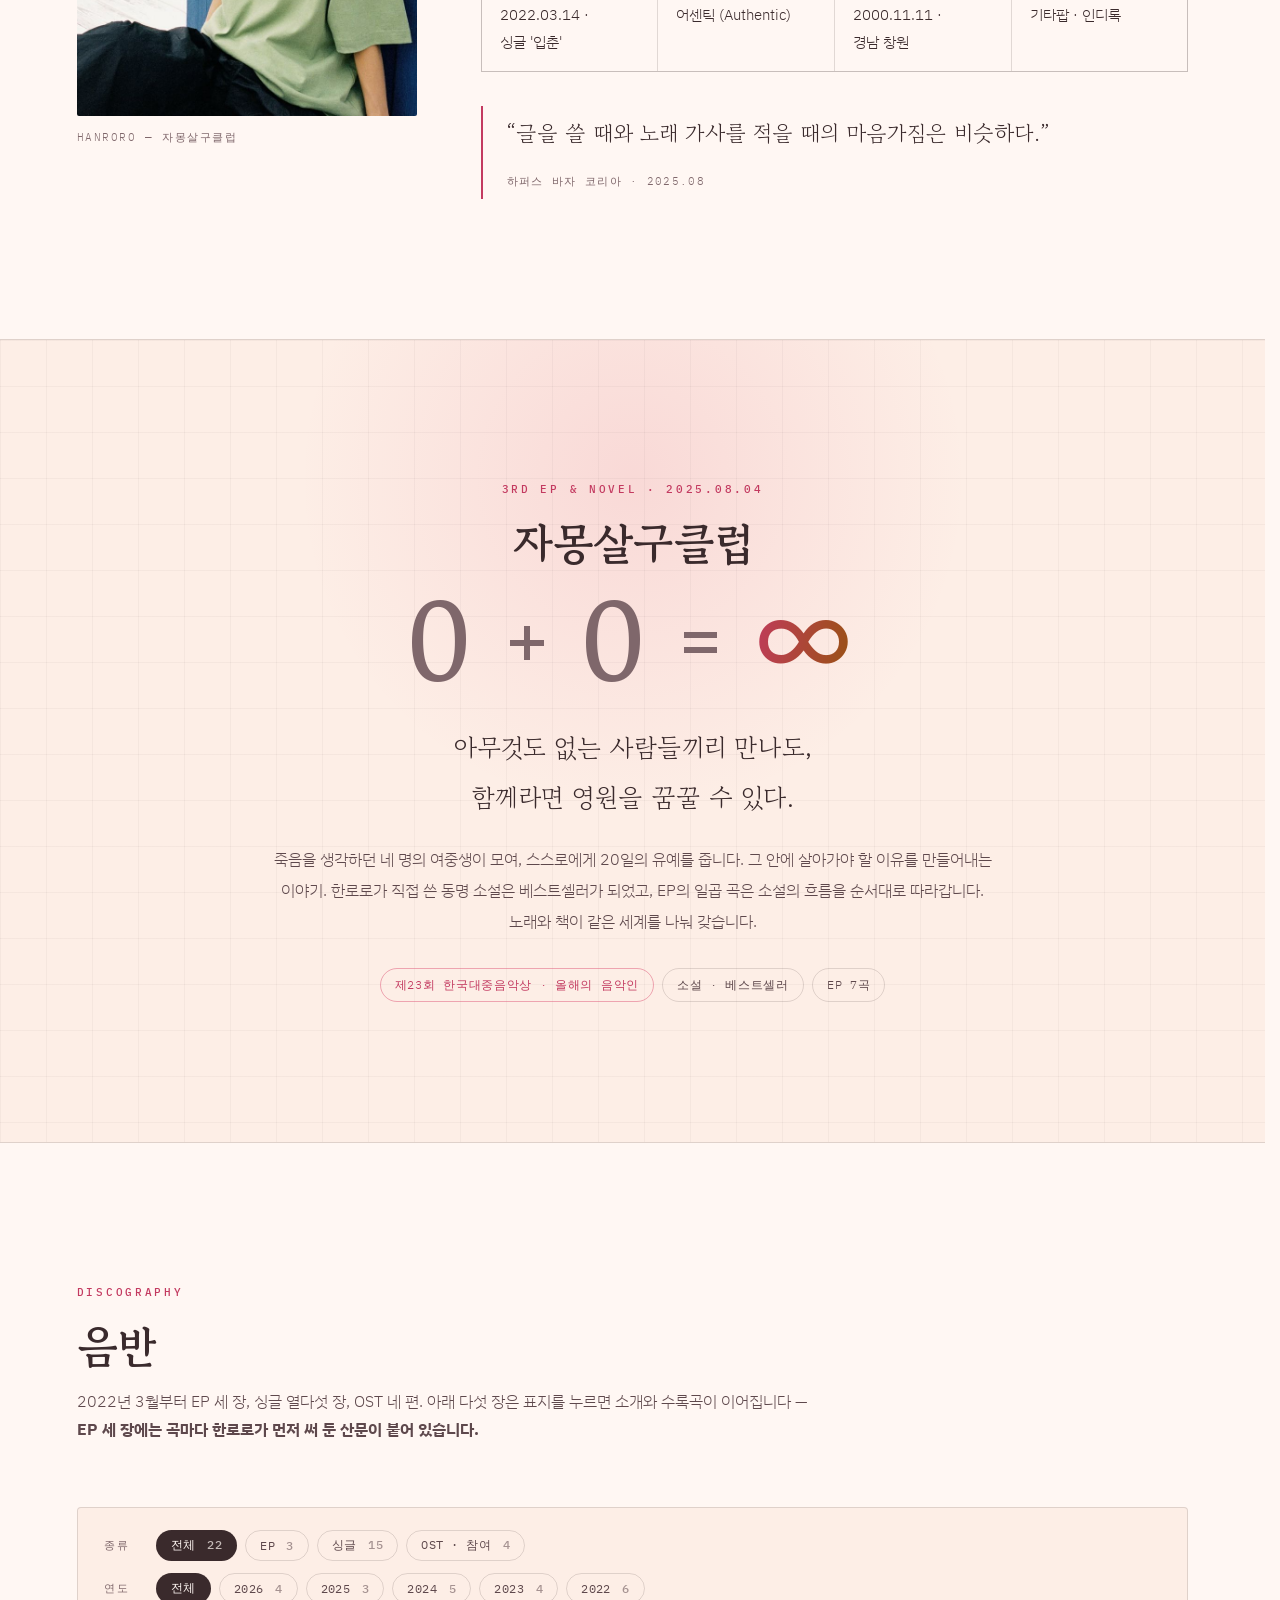
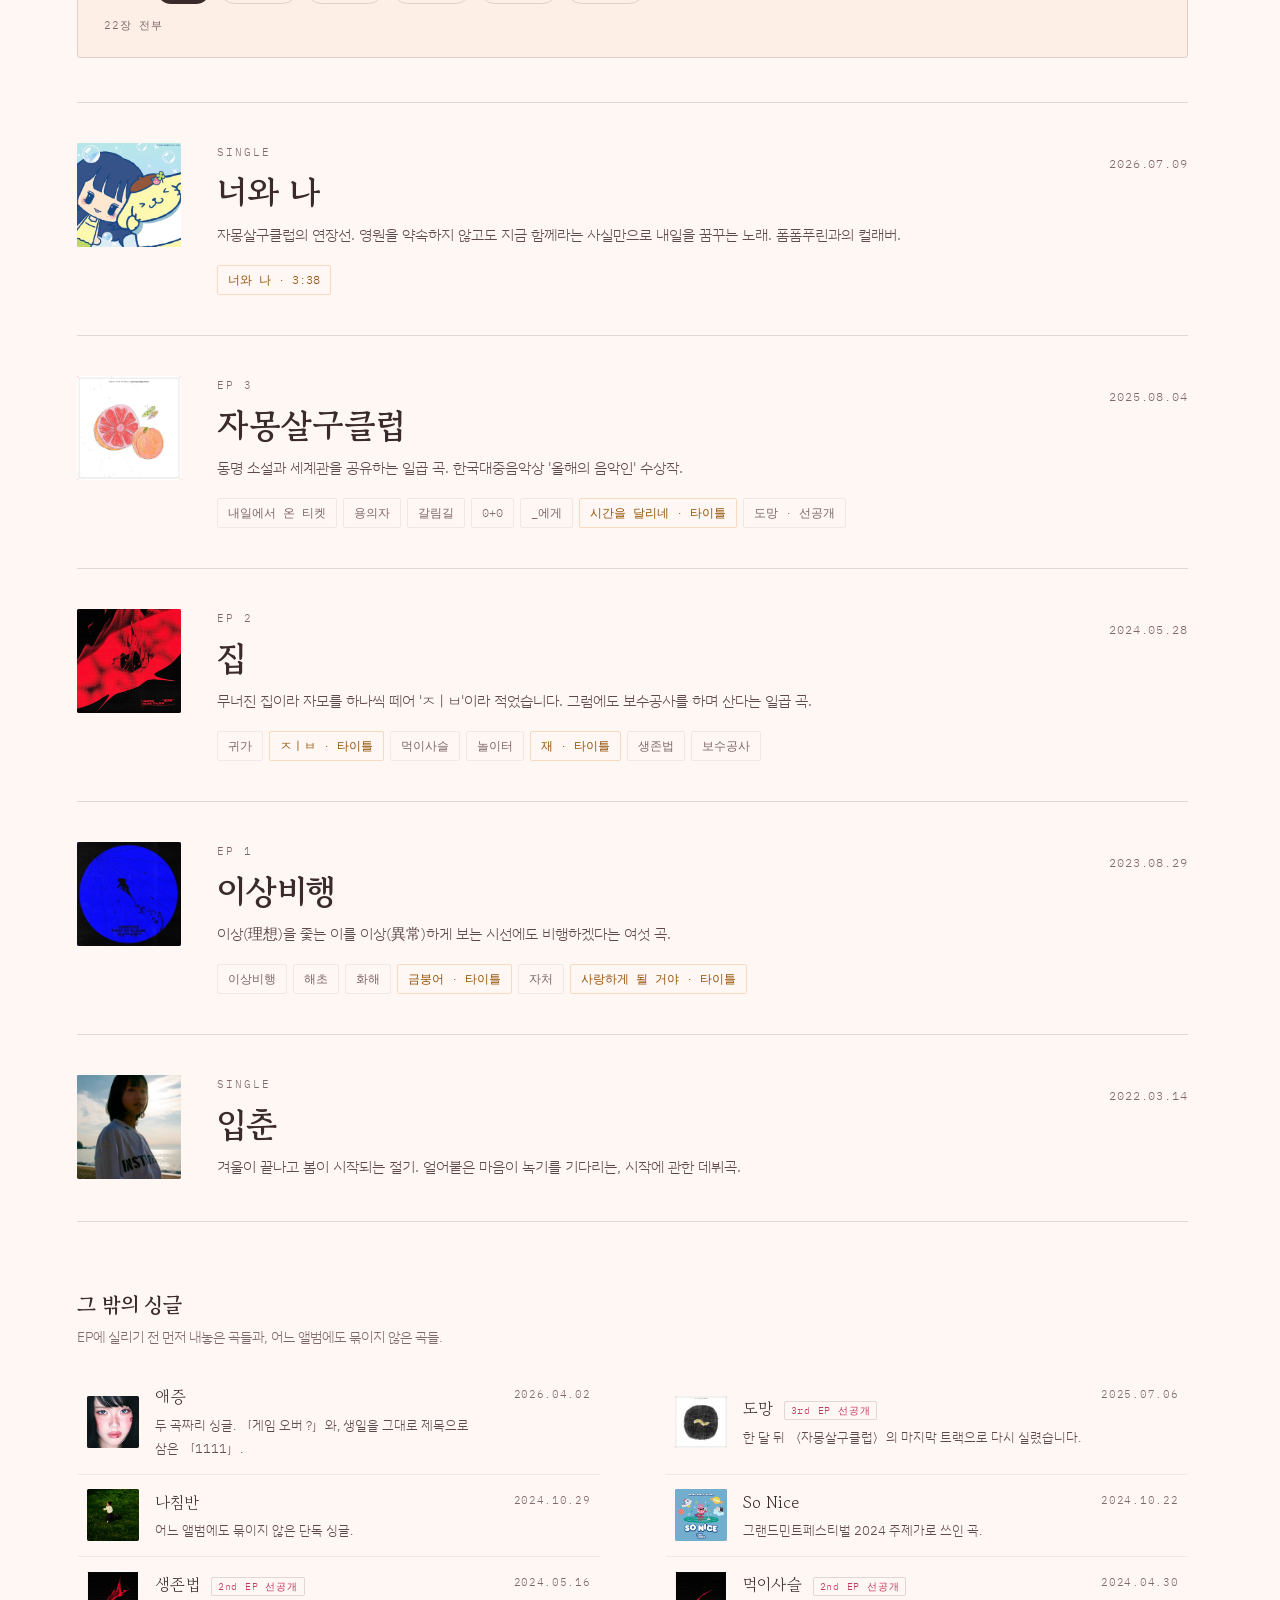
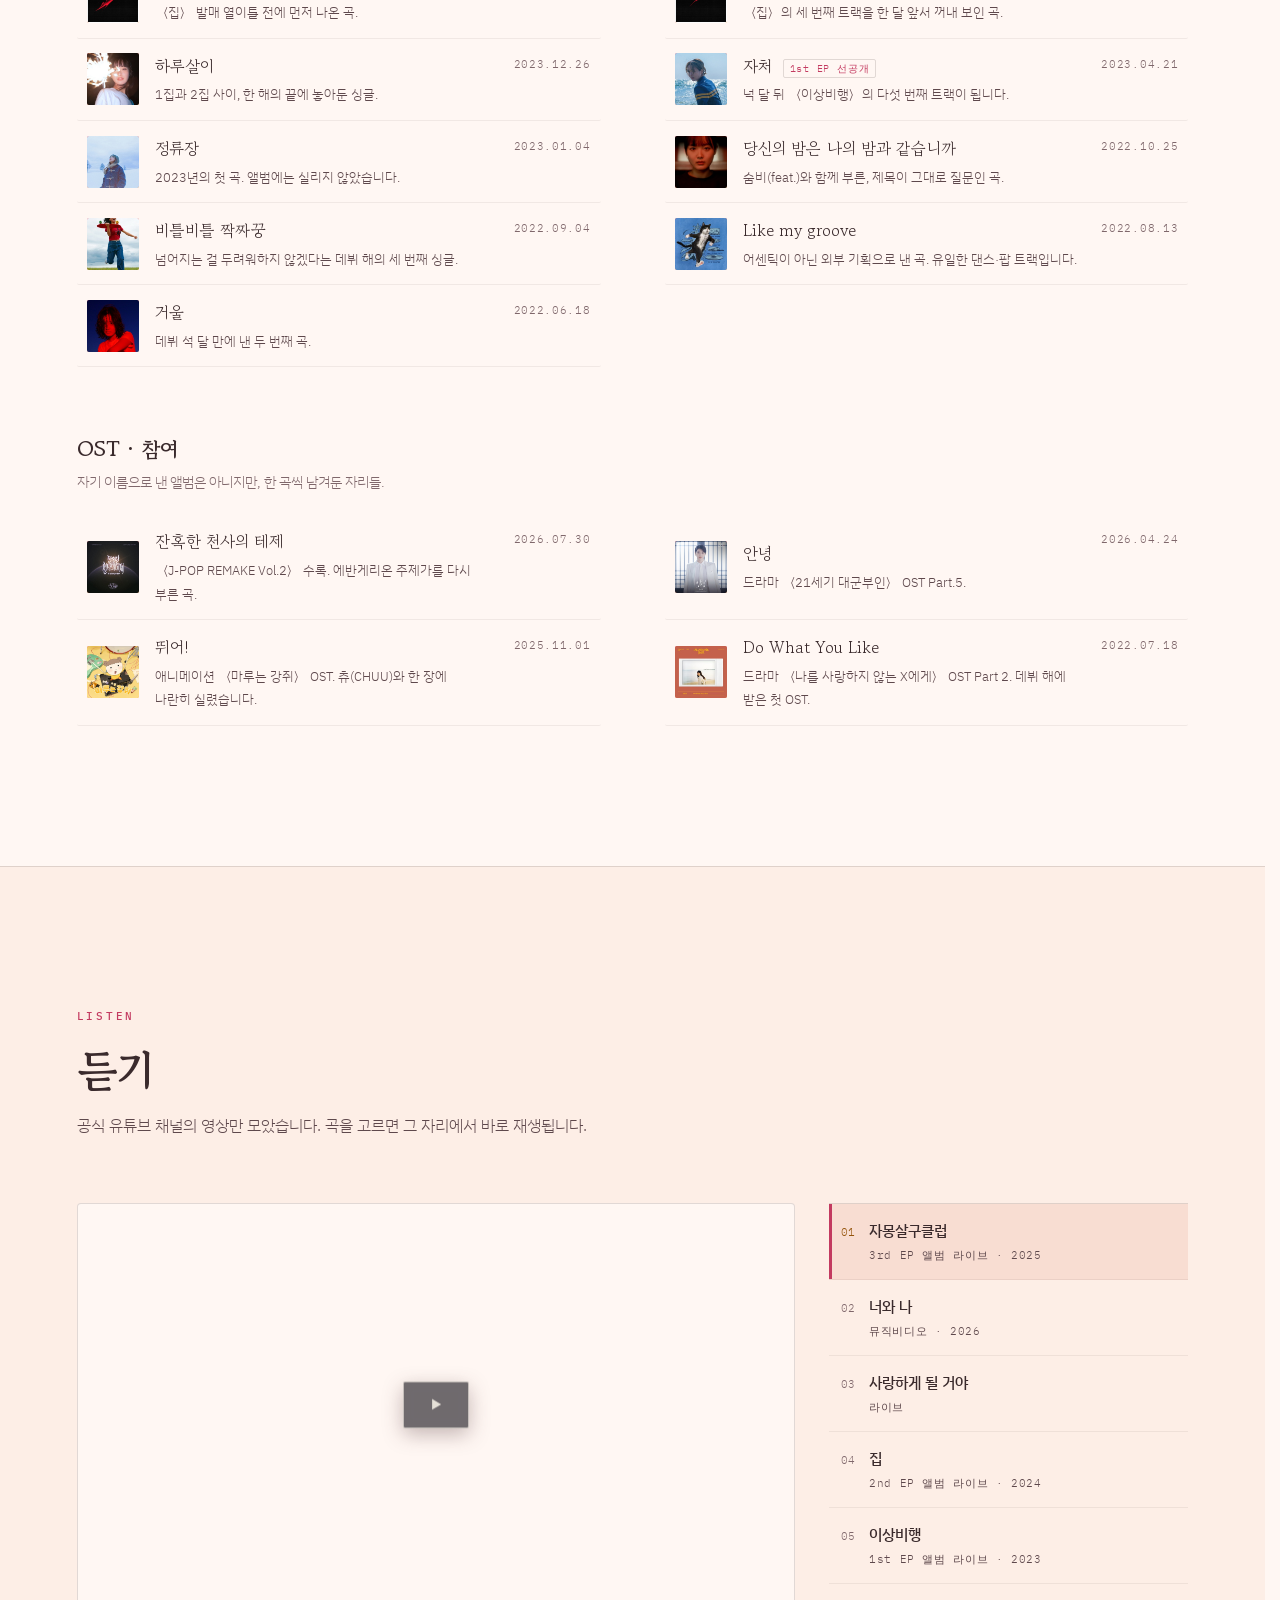
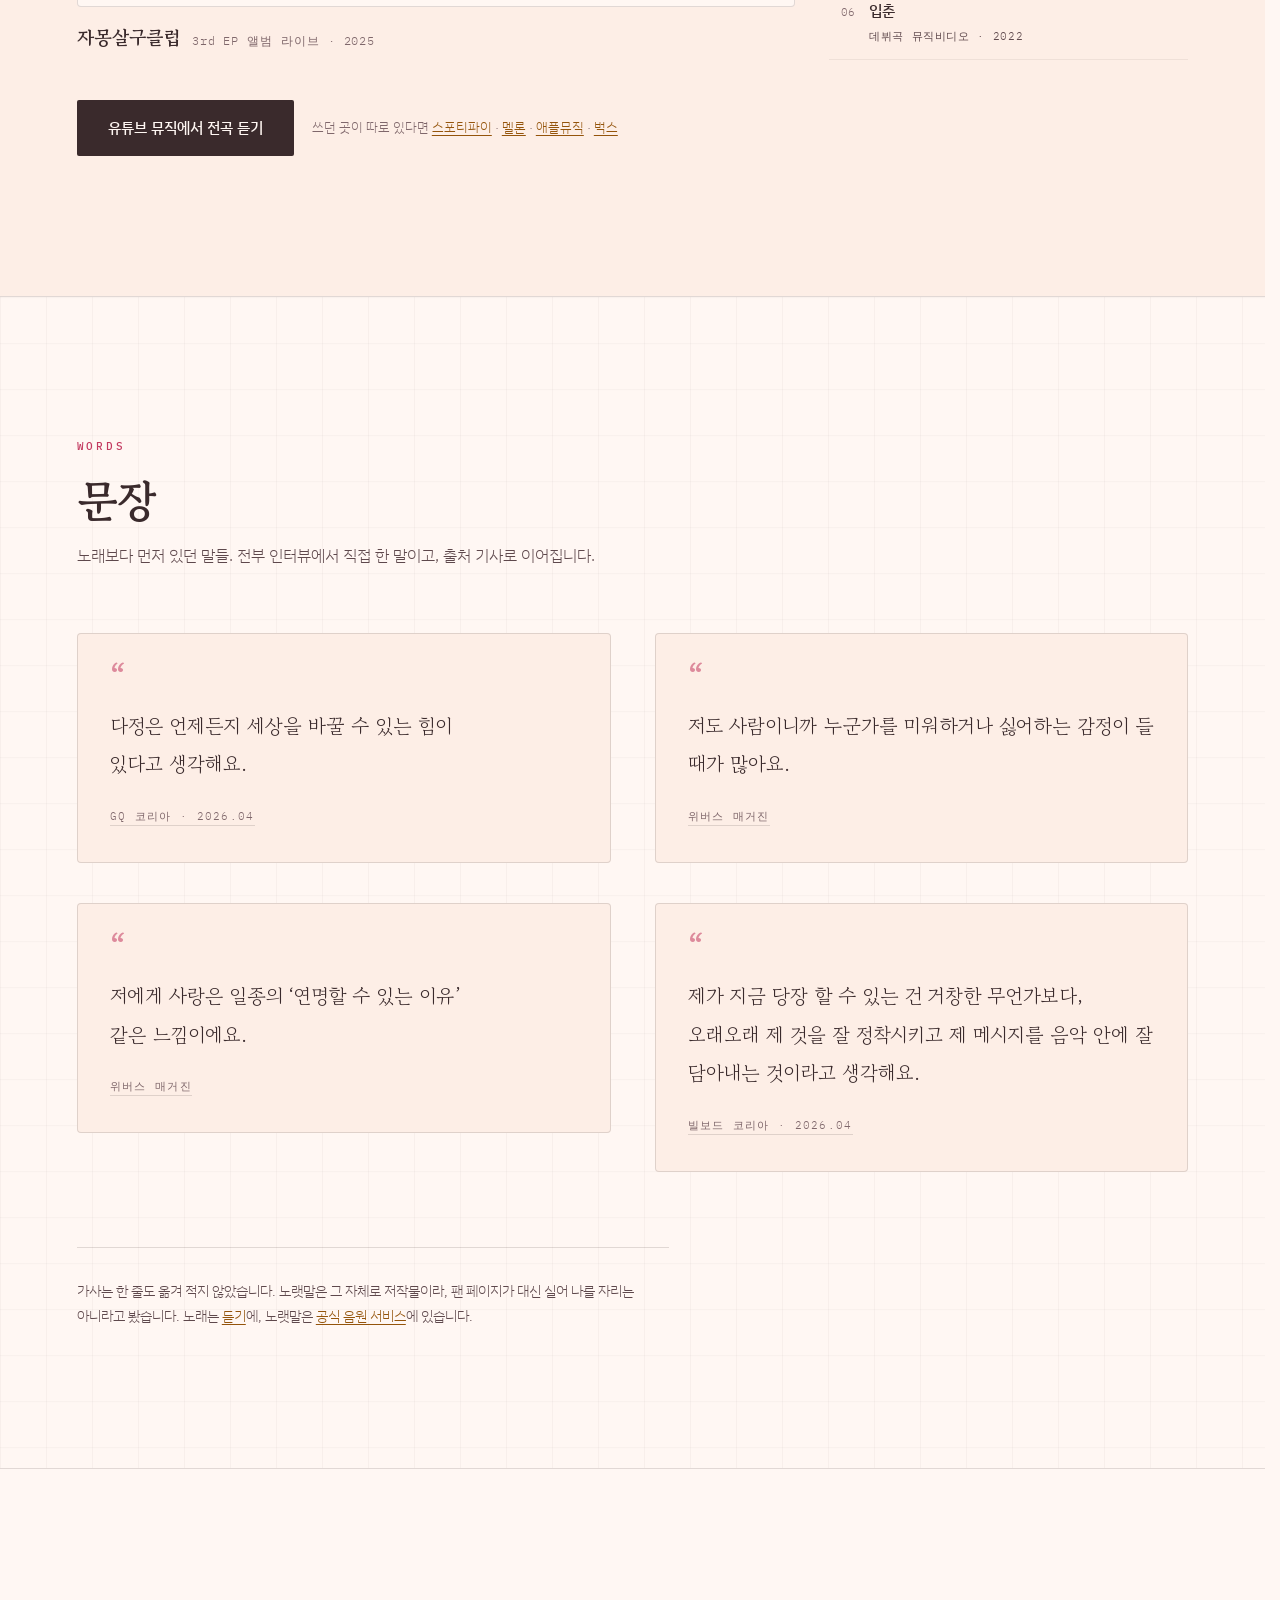
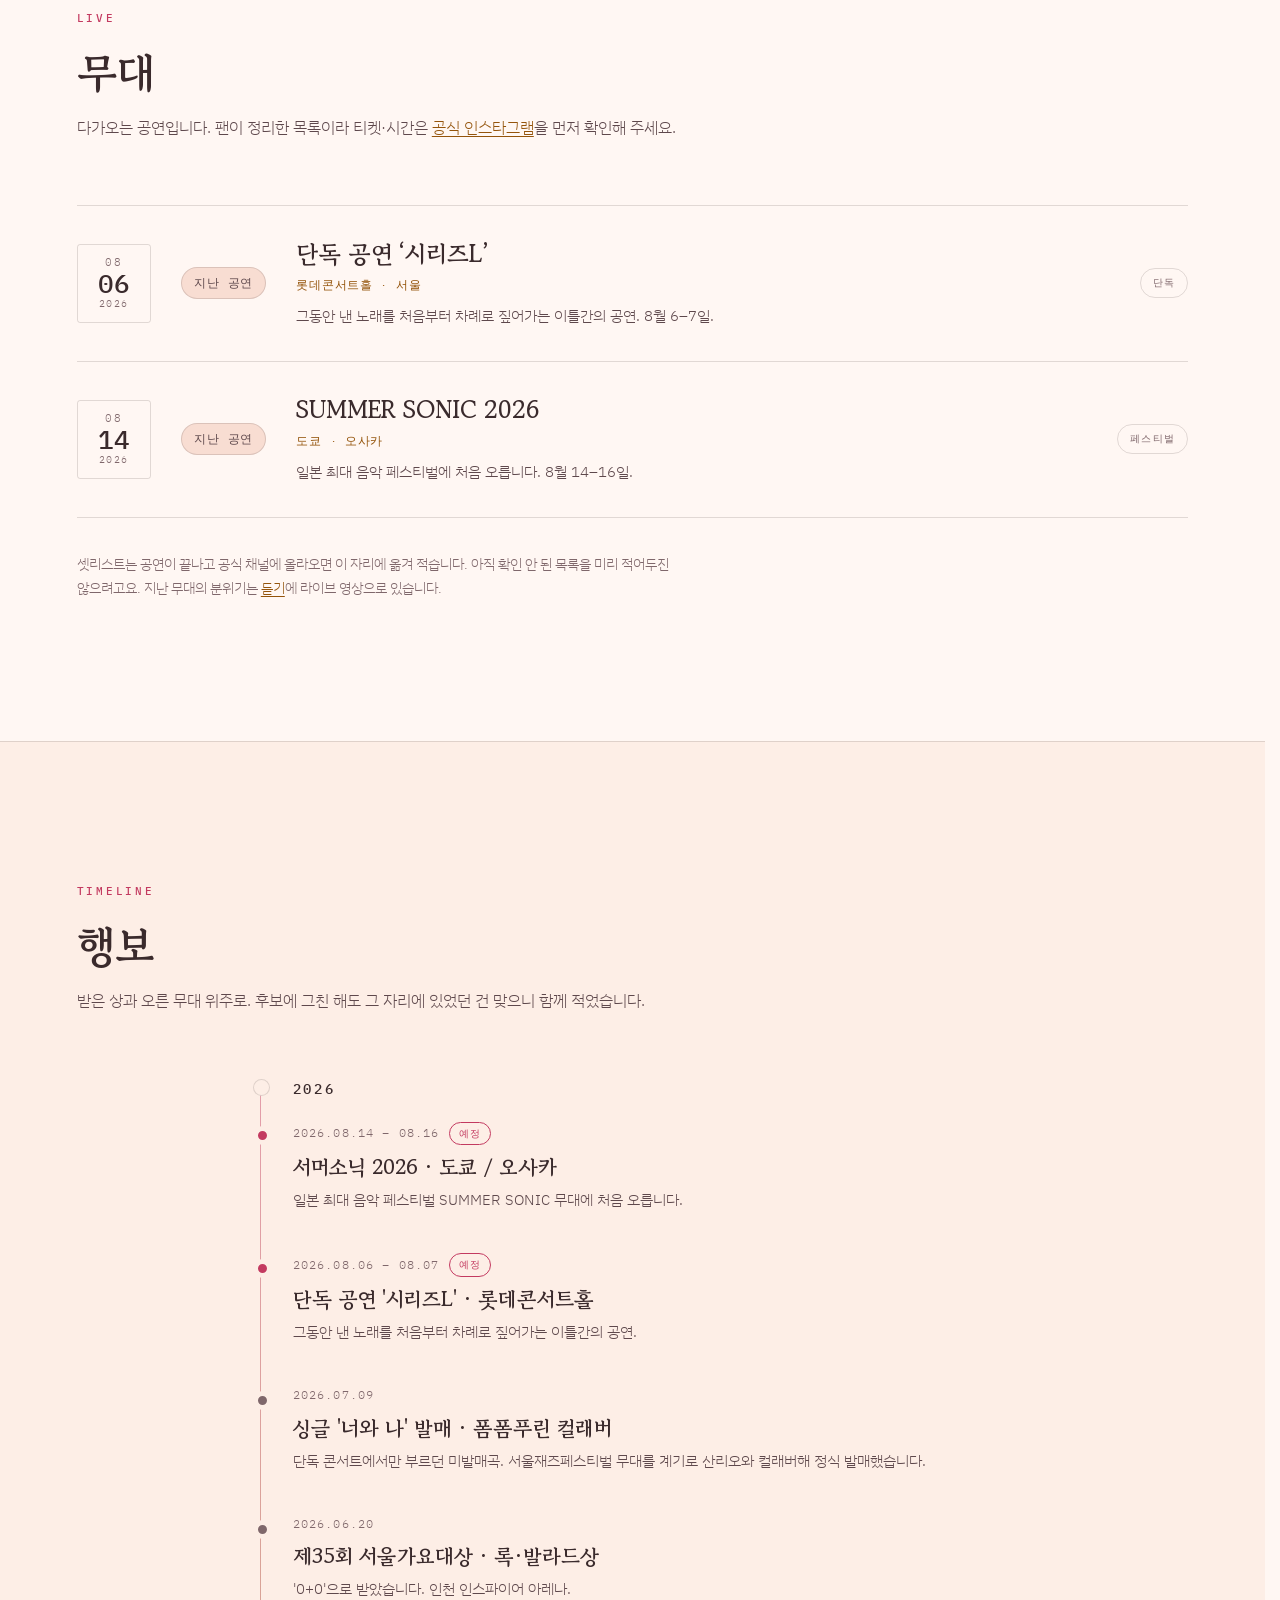
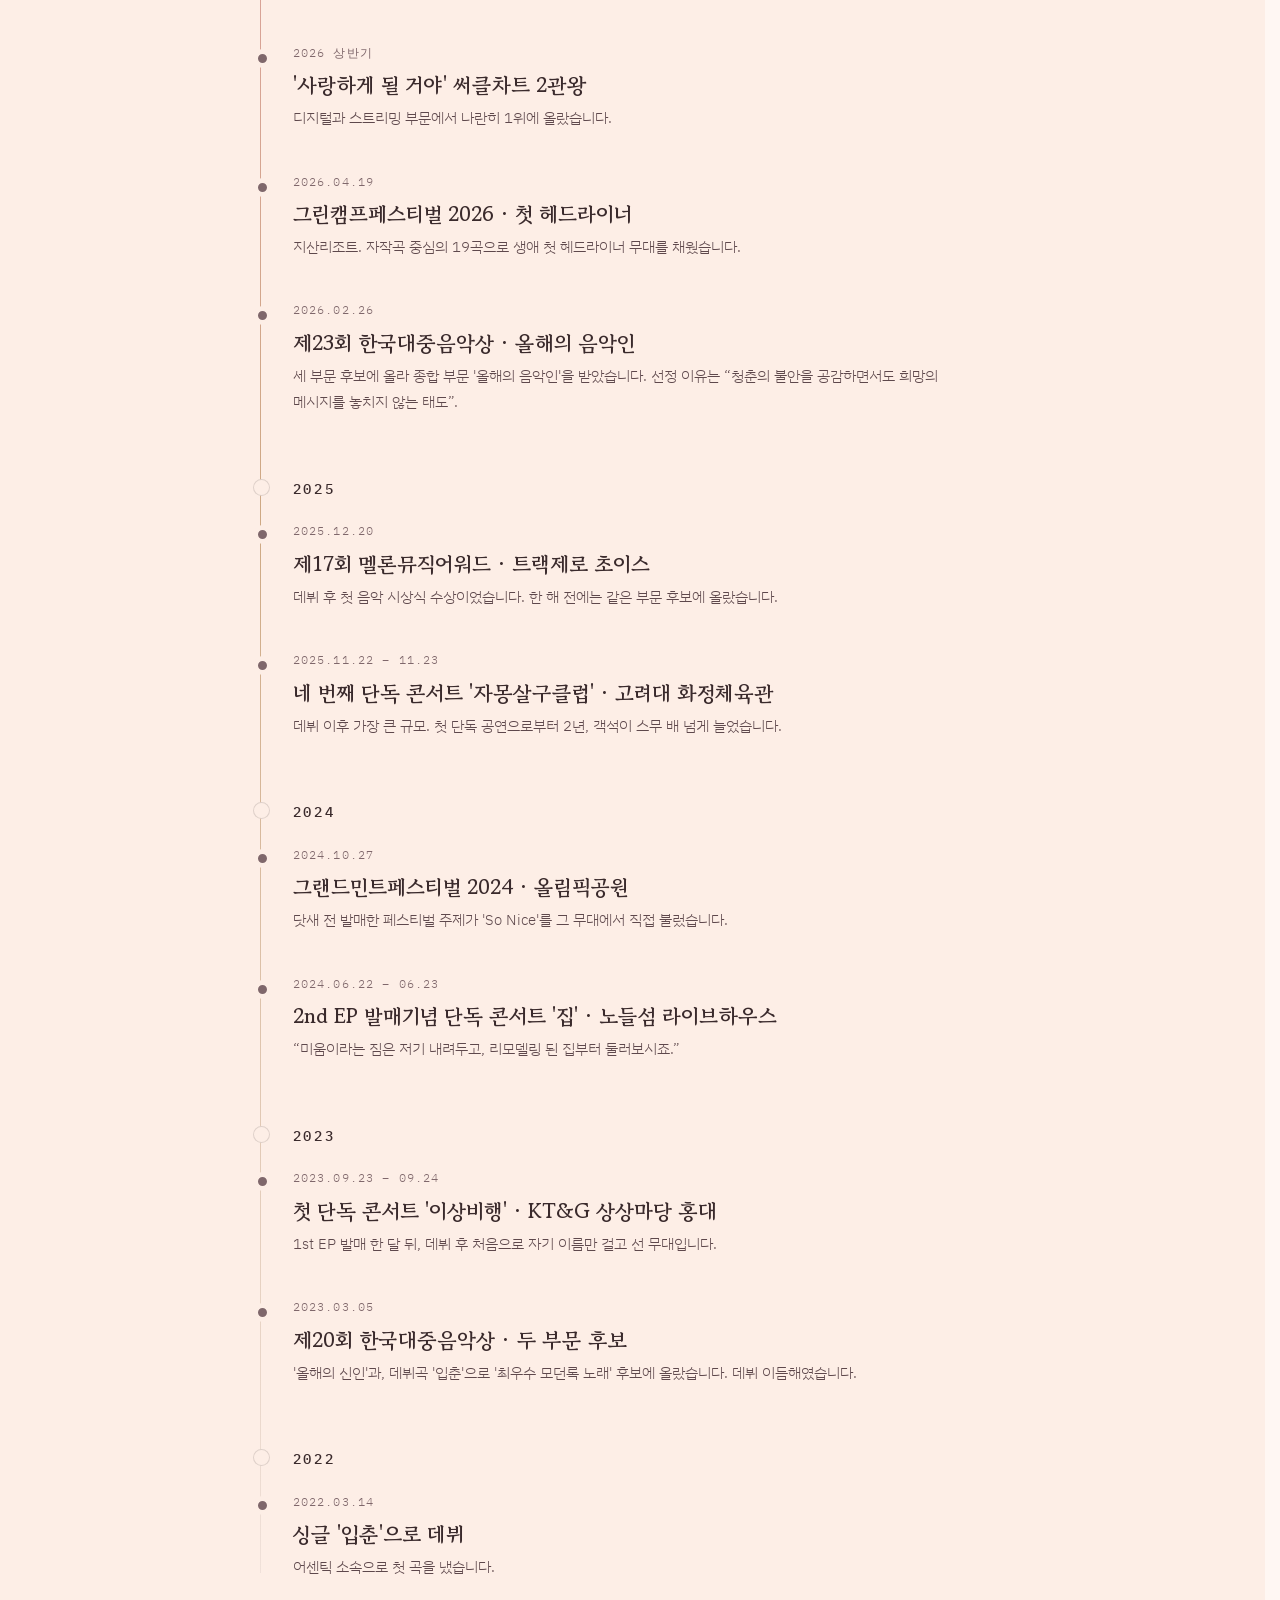
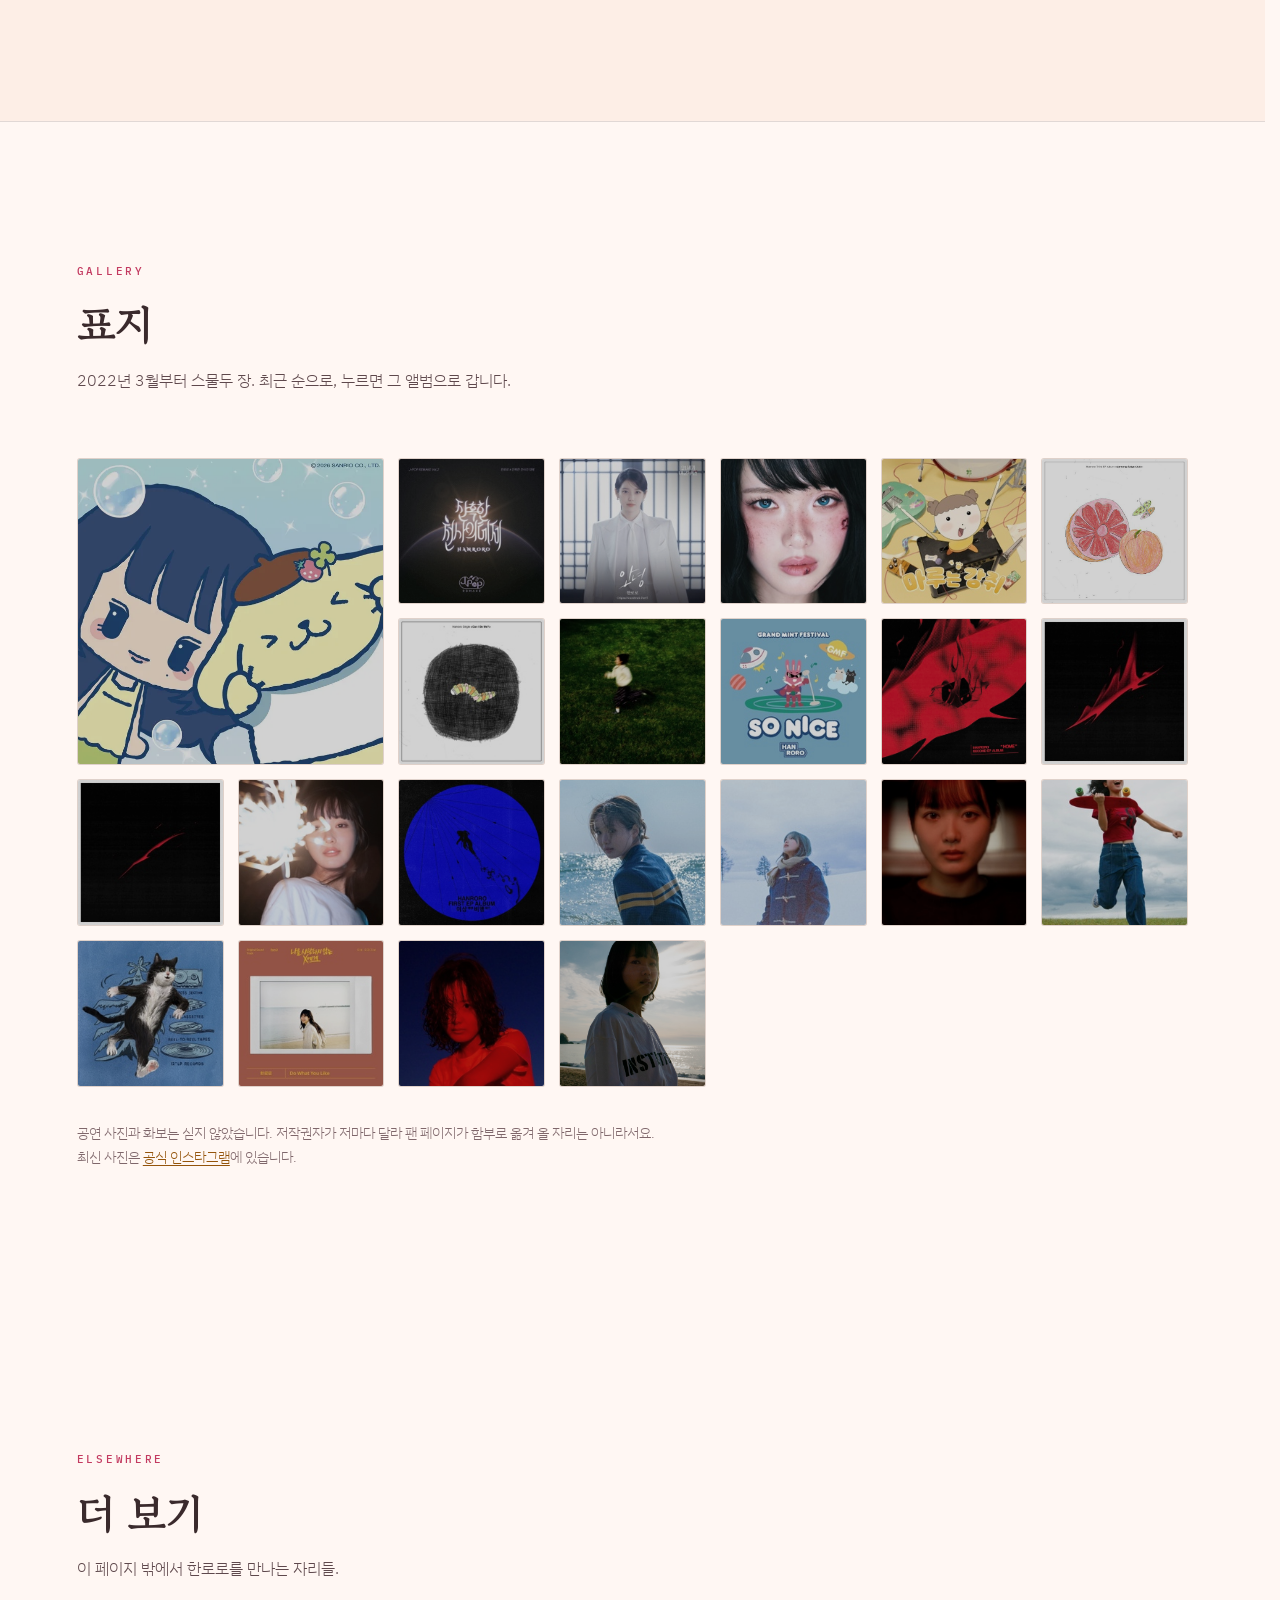
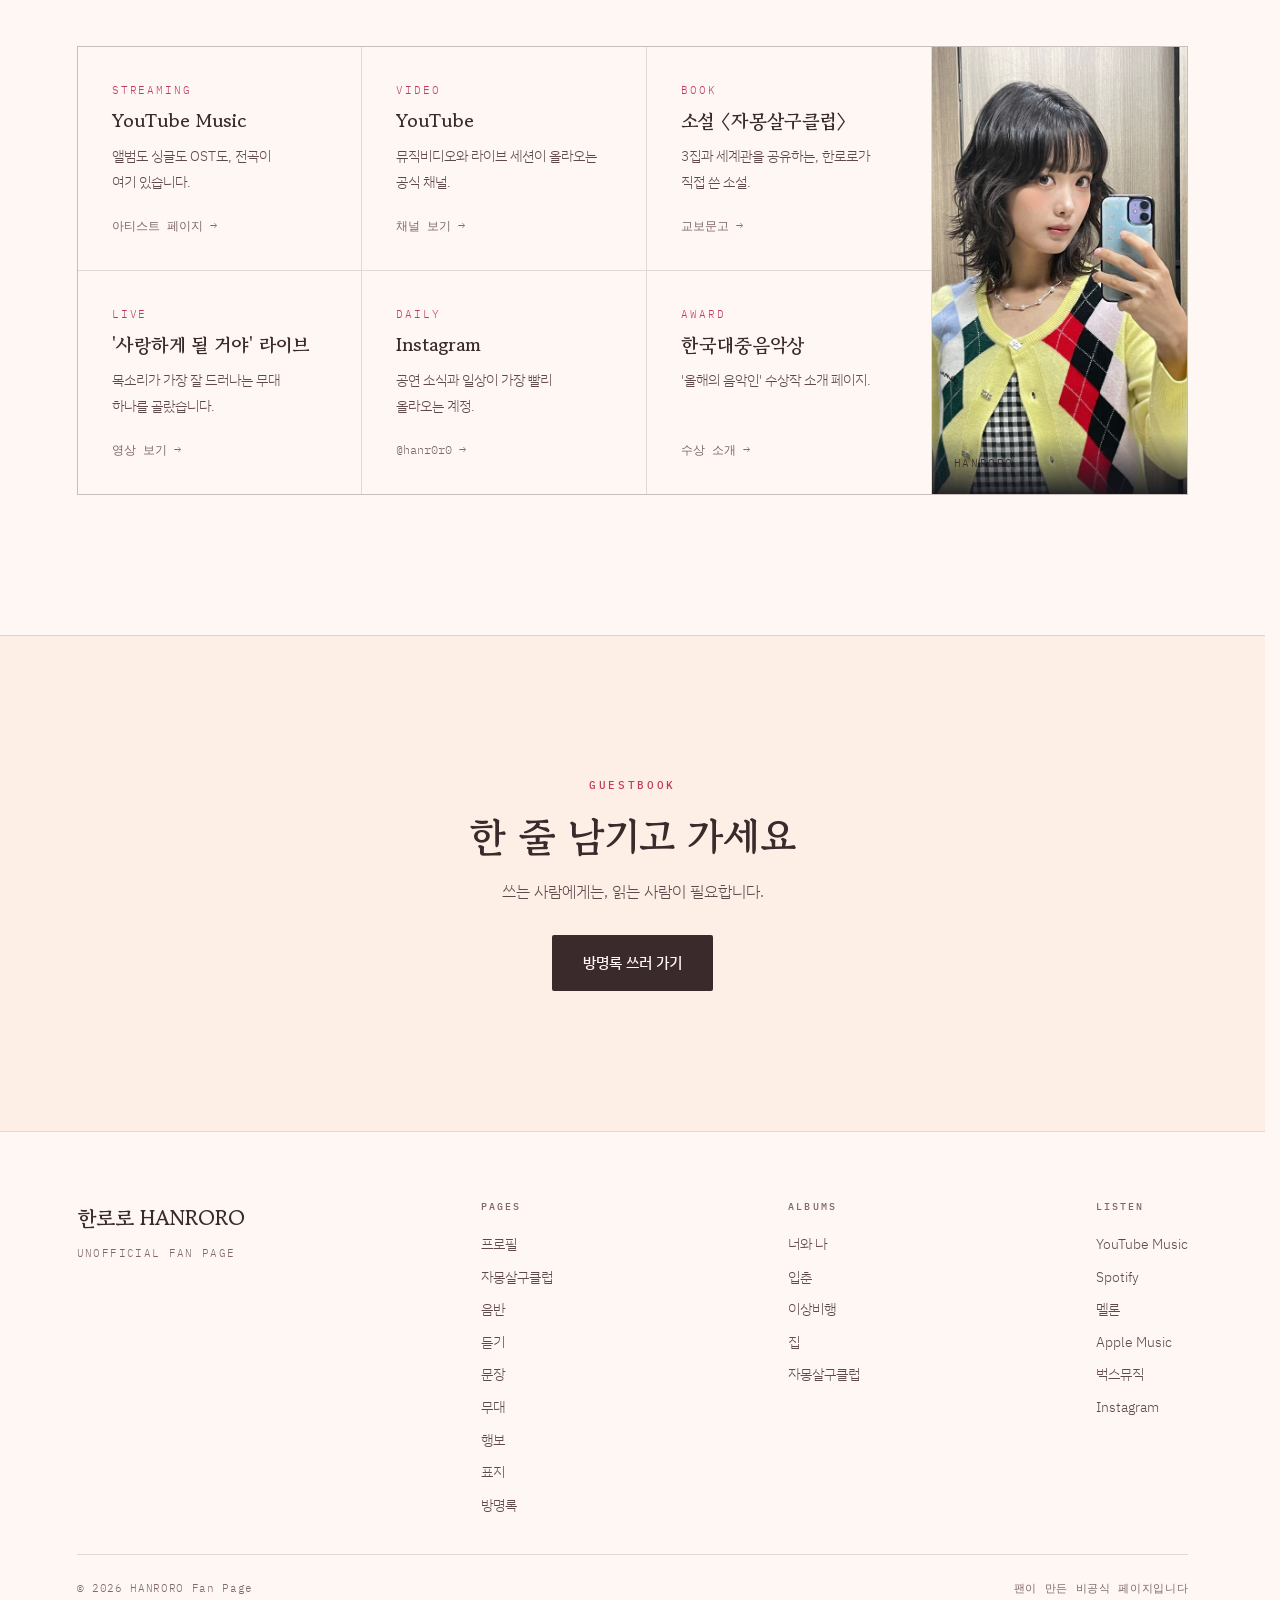
==== commit 37f94404: "떠 있는 장식 배지 넉 장 제거 · 재생 삼각형 정렬 배지 — 히어로 수상 배지, 프로필 사진의 'SINCE 2022'와 '0+0=∞', 링크 사진의 '3rd EP'. 넷 다 ar" ====
--- a/index.html
+++ b/index.html
@@ -86,7 +86,6 @@
     </div>
   </div>
 
-  <span class="badge badge-ghost hero-badge" aria-hidden="true">2026 한국대중음악상 · 올해의 음악인</span>
   <span class="hero-scroll" aria-hidden="true">Scroll</span>
 </section>
 
@@ -103,8 +102,6 @@
     <div class="about-grid">
       <figure class="about-photo" data-aos="fade-up">
         <img src="img/profile.jpg" alt="한로로 프로필 사진" loading="lazy" decoding="async" width="736" height="976">
-        <span class="badge badge-ghost badge-tl" aria-hidden="true">SINCE 2022</span>
-        <span class="badge badge-solid badge-br badge-float-2" aria-hidden="true">0 + 0 = ∞</span>
         <figcaption>HANRORO — 자몽살구클럽</figcaption>
       </figure>
 
@@ -519,7 +516,10 @@
                alt="" width="1280" height="720" loading="lazy"
                onerror="this.src=this.src.replace('maxresdefault','hqdefault')">
           <span class="pl-play" aria-hidden="true">
-            <svg viewBox="0 0 24 24" fill="currentColor"><path d="M8 5.5v13l11-6.5z"/></svg>
+            <!-- 삼각형의 x 경계를 7.4~18.4로 잡아 뷰박스 가운데(12)에 맞추고, +0.9만 오른쪽으로
+                 밀어 시각 중심을 보정한다. 오른쪽을 가리키는 삼각형은 무게가 왼쪽에 쏠려
+                 기하학적으로 정중앙에 두면 왼쪽으로 치우쳐 보인다. CSS 여백으로 밀지 말 것 -->
+            <svg viewBox="0 0 24 24" fill="currentColor"><path d="M7.4 5.5v13L18.4 12z"/></svg>
           </span>
         </button>
         <p class="pl-caption">
@@ -919,7 +919,6 @@
       </a>
       <figure class="link-photo">
         <img src="img/card.jpg" alt="한로로" loading="lazy" decoding="async" width="736" height="981">
-        <span class="badge badge-solid badge-tr badge-float-3" aria-hidden="true">3rd EP</span>
         <figcaption>HANRORO</figcaption>
       </figure>
     </div>
--- a/css/style.css
+++ b/css/style.css
@@ -12,6 +12,18 @@
   --brand-1: #e05a7a;   /* 자몽 */
   --brand-2: #f0a45c;   /* 살구 */
   --btn-ink: #16121a;   /* 브랜드색으로 채운 면 위에 얹는 글자색 */
+
+  /* 눌리는 것(버튼·켜진 칩)의 채움. 자몽→살구 그라디언트로 채우면 페이지에서
+     그것만 튀어나온다 — 사탕색 덩어리가 글 위에 얹힌 꼴이었다.
+     본문 먹/종이를 그대로 뒤집어 쓰면 대비는 가장 세면서 색은 페이지 안에 남는다.
+     여명색은 작은 자리(eyebrow·링크·지평선·0+0=∞)에만 남겨 강조로 쓴다.
+     ⚠️ 앨범 페이지는 album.css가 이 둘을 그 앨범 브랜드색으로 덮는다 — 거기선 색이 곧 세계다 */
+  --btn-bg: var(--text);
+  --btn-fg: var(--bg);
+
+  /* 사진 위에 얹는 조작부(재생 버튼). 두 테마 모두 어두운 사진 위라 값이 하나뿐이다 */
+  --glass:     rgba(243, 237, 227, 0.9);
+  --glass-ink: #17141c;
 
   --serif: 'Gowun Batang', 'Nanum Myeongjo', serif;
   --sans:  'IBM Plex Sans KR', 'Malgun Gothic', sans-serif;
@@ -257,38 +269,6 @@
 :root[data-theme="light"] .theme-toggle .i-sun  { opacity:1; transform:rotate(0) scale(1); }
 :root[data-theme="light"] .theme-toggle .i-moon { opacity:0; transform:rotate(70deg) scale(0.5); }
 
-/* ── 둥둥 뜨는 배지 ────────────────────────────────────────── */
-.badge {
-  position:absolute; z-index:3;
-  font-family:var(--mono); font-size:0.64rem; font-weight:500;
-  letter-spacing:0.13em; white-space:nowrap;
-  padding:7px 15px; border-radius:999px;
-  animation:badge-float 3.6s ease-in-out infinite;
-}
-.badge-solid {
-  background:linear-gradient(100deg, var(--brand-1), var(--brand-2));
-  color:var(--btn-ink); box-shadow:0 10px 26px rgba(224,90,122,0.34);
-}
-.badge-ghost {
-  background:var(--surface); color:var(--text);
-  border:1px solid var(--line);
-  box-shadow:0 8px 22px var(--scrim);
-}
-/* 위치 — 사진 모서리에 살짝 걸치게 */
-.badge-tl { top:16px;    left:-14px;  transform:rotate(-5deg); }
-.badge-br { bottom:18px; right:-14px; transform:rotate(3deg); }
-.badge-tr { top:18px;    right:16px; }
-/* 히어로 오른쪽 빈 공간 — 가장 최근 성과를 띄운다 */
-.hero-badge { top:clamp(88px, 15vh, 160px); right:var(--gutter); }
-.badge-float-2 { animation-delay:-1.2s; }
-.badge-float-3 { animation-delay:-2.4s; }
-
-/* 회전이 걸린 배지는 회전을 유지한 채 떠야 한다 */
-@keyframes badge-float {
-  0%,100% { translate:0 0; }
-  50%     { translate:0 -8px; }
-}
-
 /* ── 히어로 ───────────────────────────────────────────────── */
 .hero {
   position:relative;
@@ -380,10 +360,10 @@
   display:inline-flex; align-items:center; gap:10px;
   padding:14px 30px;
   font-family:var(--sans); font-size:0.92rem; font-weight:500;
-  text-decoration:none; border:none; border-radius:2px; cursor:pointer;
-  background:linear-gradient(100deg, var(--brand-1) 0%, var(--brand-2) 100%);
-  color:var(--btn-ink);
-  transition:transform .22s ease, box-shadow .22s ease;
+  text-decoration:none; border:1px solid transparent; border-radius:2px; cursor:pointer;
+  background:var(--btn-bg);
+  color:var(--btn-fg);
+  transition:transform .22s ease, box-shadow .22s ease, background .22s ease;
 }
 .btn:hover { transform:translateY(-2px); box-shadow:var(--shadow-lift); }
 .btn-ghost {
@@ -539,10 +519,10 @@
 }
 .chip:hover { color:var(--apricot); border-color:var(--apricot); }
 .chip b { font-weight:500; opacity:0.55; margin-left:4px; }
-/* 켜진 칩만 브랜드색으로 채운다. 채운 면 위 글자는 늘 --btn-ink */
+/* 켜진 칩은 버튼과 같은 채움을 쓴다(--btn-bg/--btn-fg).
+   자몽→살구로 채우면 열 개 중 두 개가 사탕처럼 튀어 목록보다 먼저 읽혔다 */
 .chip.is-on {
-  background:linear-gradient(100deg, var(--brand-1), var(--brand-2));
-  border-color:transparent; color:var(--btn-ink);
+  background:var(--btn-bg); border-color:transparent; color:var(--btn-fg);
 }
 .chip.is-on b { opacity:0.7; }
 .dfil-count {
@@ -685,17 +665,28 @@
   filter:saturate(0.92) brightness(0.86);
 }
 .pl-facade:hover .pl-thumb { transform:scale(1.035); filter:none; }
+/* 재생 버튼 — 자몽→살구로 채운 동그라미에 분홍 후광까지 얹혀 있었다.
+   이 페이지에서 둥근 건 배지 몇 개뿐이고 나머지는 전부 2px 각진 면이라
+   그 원 하나만 다른 사이트에서 옮겨 붙인 것처럼 떠 있었다.
+   → 사진 위에 놓인 종이 한 조각으로 바꾼다. 각은 .btn과 같은 2px,
+   채움은 반투명 종이(--glass), 삼각형은 먹(--glass-ink). */
 .pl-play {
   position:absolute; inset:50% auto auto 50%; translate:-50% -50%;
-  width:clamp(56px, 7vw, 74px); aspect-ratio:1; border-radius:50%;
+  width:clamp(54px, 6vw, 66px); aspect-ratio:7/5; border-radius:2px;
   display:grid; place-items:center;
-  background:linear-gradient(100deg, var(--brand-1), var(--brand-2));
-  color:var(--btn-ink);
-  box-shadow:0 12px 34px rgba(224,90,122,0.42);
-  transition:transform .24s ease;
-}
-.pl-facade:hover .pl-play { transform:scale(1.08); }
-.pl-play svg { width:46%; margin-left:8%; }   /* 삼각형 무게중심 보정 */
+  /* 평소엔 사진 위에 낀 성에처럼 흐릿하게만 있다가, 마우스를 올리면 종이로 굳는다 */
+  background:color-mix(in srgb, var(--glass-ink) 62%, transparent);
+  border:1px solid color-mix(in srgb, var(--glass) 72%, transparent);
+  color:var(--glass);
+  backdrop-filter:blur(6px) saturate(1.2);
+  box-shadow:0 6px 20px var(--scrim);
+  transition:transform .24s ease, background .24s ease, color .24s ease, border-color .24s ease;
+}
+.pl-facade:hover .pl-play {
+  transform:scale(1.06);
+  background:var(--glass); border-color:var(--glass); color:var(--glass-ink);
+}
+.pl-play svg { width:31%; }   /* 무게중심 보정은 SVG path 안에 들어 있다 — 여백으로 밀지 말 것 */
 .pl-caption { margin-top:14px; display:flex; flex-wrap:wrap; align-items:baseline; gap:6px 12px; }
 .pl-caption b { font-family:var(--serif); font-size:1.15rem; font-weight:700; }
 .pl-caption span { font-family:var(--mono); font-size:0.72rem; letter-spacing:0.08em; color:var(--text-far); }
@@ -807,8 +798,7 @@
   border:1px solid var(--line);
 }
 .gig-dday.is-today {
-  background:linear-gradient(100deg, var(--brand-1), var(--brand-2));
-  color:var(--btn-ink); border-color:transparent;
+  background:var(--btn-bg); color:var(--btn-fg); border-color:transparent;
 }
 .gig-title { font-size:clamp(1.15rem, 2.4vw, 1.5rem); margin-bottom:5px; }
 .gig-place { font-family:var(--mono); font-size:0.74rem; letter-spacing:0.06em; color:var(--apricot); }
@@ -1048,10 +1038,9 @@
   padding:14px 32px;
   font-family:var(--sans); font-size:0.92rem; font-weight:500;
   border:none; border-radius:2px; cursor:pointer;
-  /* 채움은 --brand-*, 글자는 --btn-ink. --grapefruit/--apricot은 '글자용'이라
-     낮 모드에서 #c33a60→#94540b(짙은 루비→고동)이 되어 버튼이 시커멓게 나왔다 */
-  background:linear-gradient(100deg, var(--brand-1), var(--brand-2));
-  color:var(--btn-ink);
+  /* .btn과 같은 채움 (--btn-bg/--btn-fg) */
+  background:var(--btn-bg);
+  color:var(--btn-fg);
   transition:transform .22s ease, box-shadow .22s ease;
 }
 .gb-form button:hover { transform:translateY(-2px); box-shadow:var(--shadow-lift); }
@@ -1180,8 +1169,8 @@
   transition:transform .2s ease, box-shadow .2s ease, border-color .2s ease, color .2s ease;
 }
 .hr-swal-confirm {
-  border:none; color:var(--btn-ink);
-  background:linear-gradient(100deg, var(--brand-1), var(--brand-2));
+  border:none; color:var(--btn-fg);
+  background:var(--btn-bg);
 }
 .hr-swal-confirm:hover { transform:translateY(-2px); box-shadow:var(--shadow-lift); }
 .hr-swal-cancel {
@@ -1232,7 +1221,6 @@
 
 @media (max-width:900px) {
   /* 히어로가 좁아지면 본문과 겹친다 */
-  .hero-badge { display:none; }
 
 
   .about-grid { grid-template-columns:1fr; gap:32px; }
@@ -1296,9 +1284,6 @@
   .record-tracks li { font-size:0.68rem; padding:3px 8px; }
   .gb-entry-head { flex-direction:column; gap:3px; }
   .formula { gap:8px; }
-  .badge { font-size:0.6rem; padding:6px 12px; }
-  .badge-tl { left:-8px; }
-  .badge-br { right:-8px; }
   .btn, .btn-ghost { width:100%; justify-content:center; }
 }
 
--- a/css/album.css
+++ b/css/album.css
@@ -332,7 +332,7 @@
 .trk-flag {
   font-family:var(--sans); font-size:0.68rem; font-weight:500;
   letter-spacing:0.02em; line-height:1.6;
-  color:var(--btn-ink); background:linear-gradient(100deg, var(--brand-1), var(--brand-2));
+  color:var(--btn-ink); background:var(--brand-1);
   padding:3px 11px; border-radius:999px; white-space:nowrap;
 }
 .trk-flag-soft { background:none; color:var(--text-far); border:1px solid var(--line); }
@@ -363,6 +363,11 @@
   letter-spacing:0.18em; text-transform:uppercase; color:var(--text-far); margin-bottom:5px;
 }
 .sib h3 { font-family:var(--serif); font-weight:700; font-size:1.1rem; }
+
+/* 앨범 페이지의 버튼은 그 앨범 브랜드색으로 채운다 — 여기선 색이 곧 세계다.
+   메인은 --btn-bg/--btn-fg가 본문 먹/종이로 잡혀 있고(style.css), 이 한 줄이 그걸 덮는다.
+   그라디언트는 쓰지 않는다. 단색이라야 표지에서 뽑은 색이 그대로 읽힌다. */
+:root[data-album] { --btn-bg:var(--brand-1); --btn-fg:var(--btn-ink); }
 
 /* ── 푸터 — 한 줄로 끝낸다 ────────────────────────────────── */
 .af {
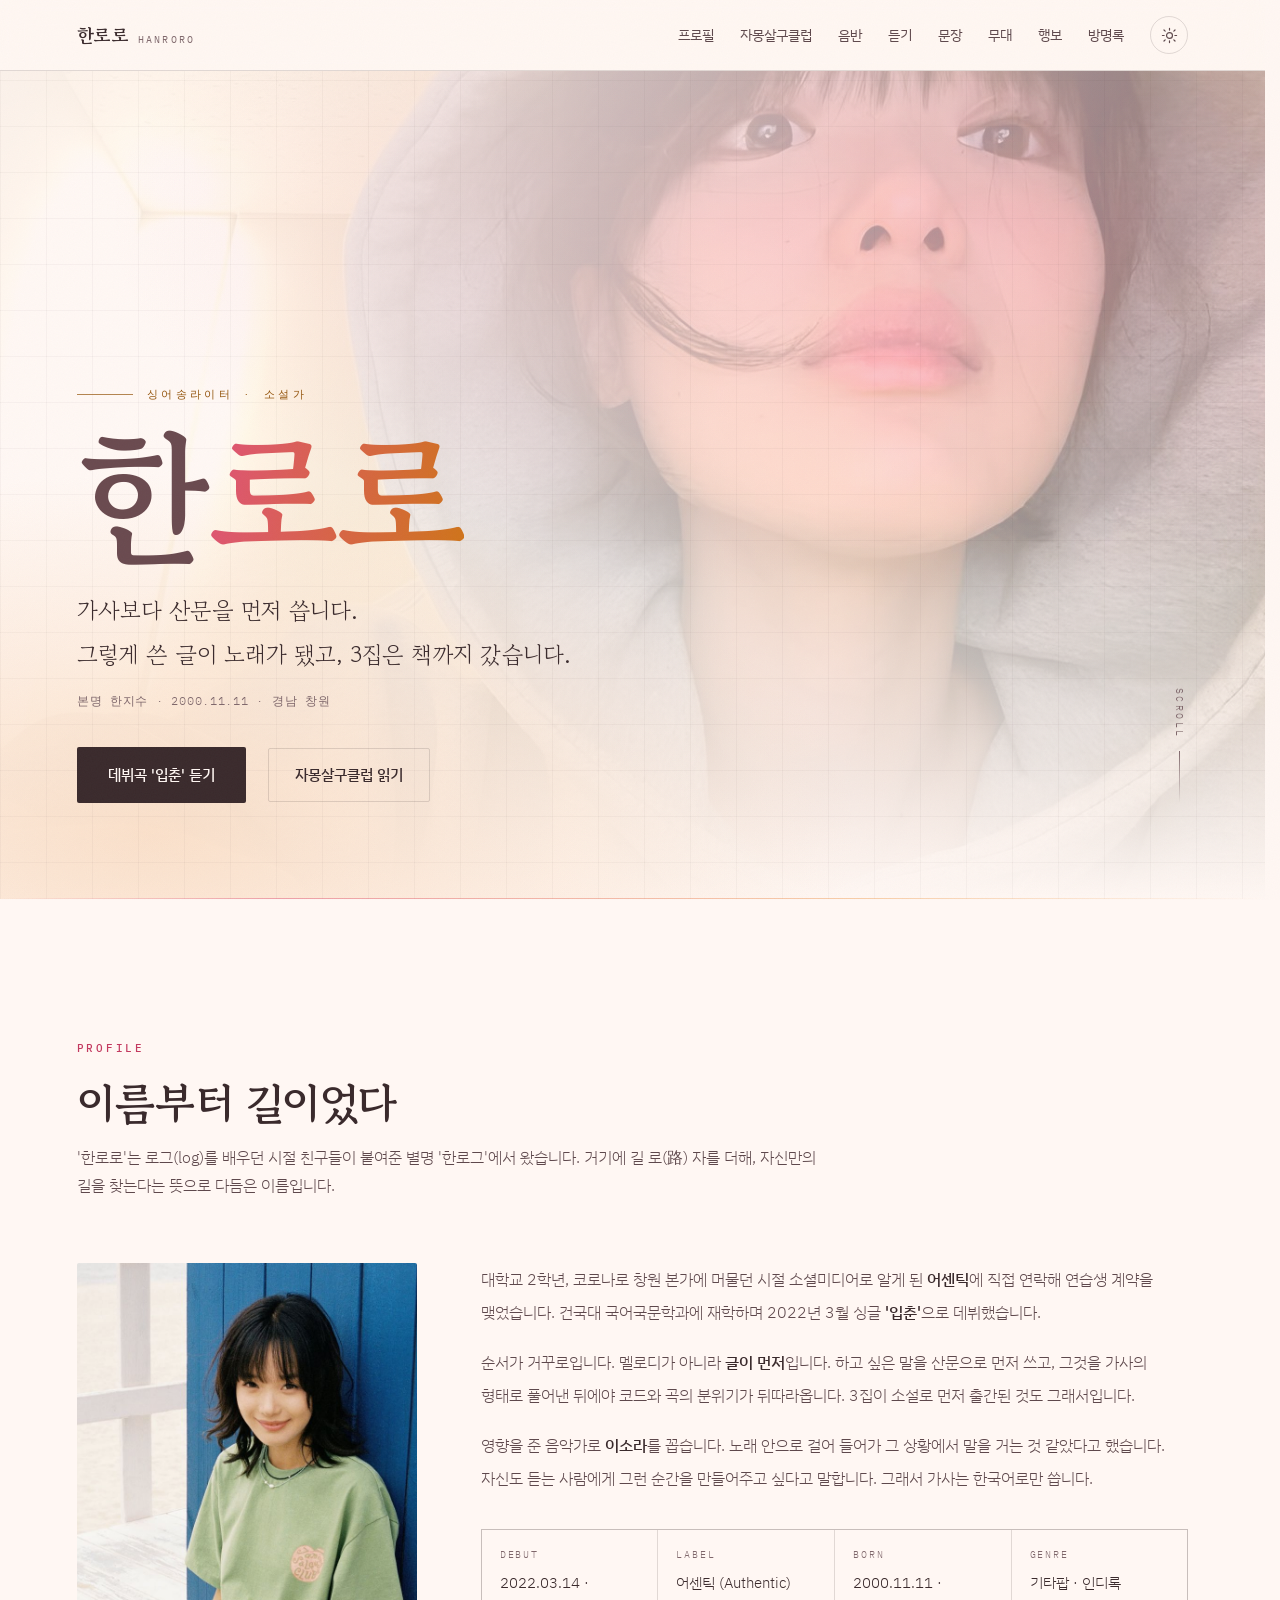
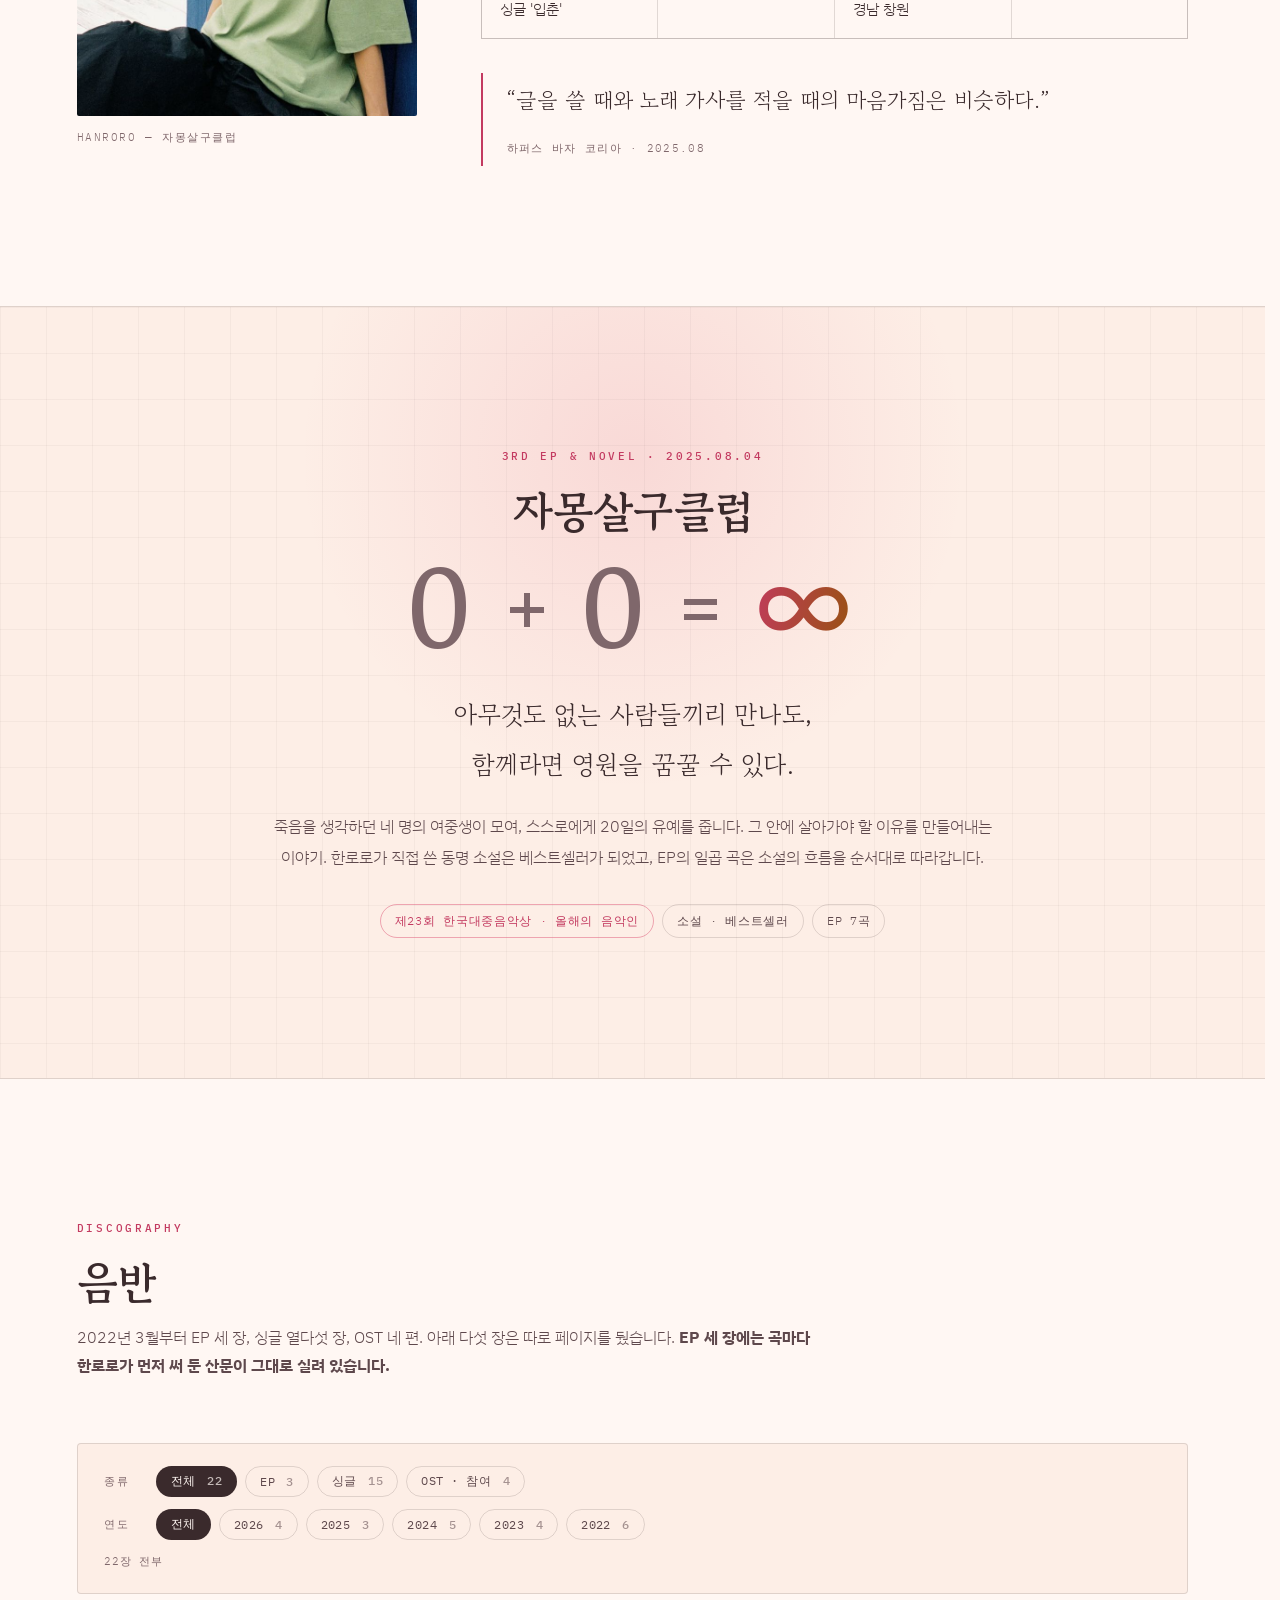
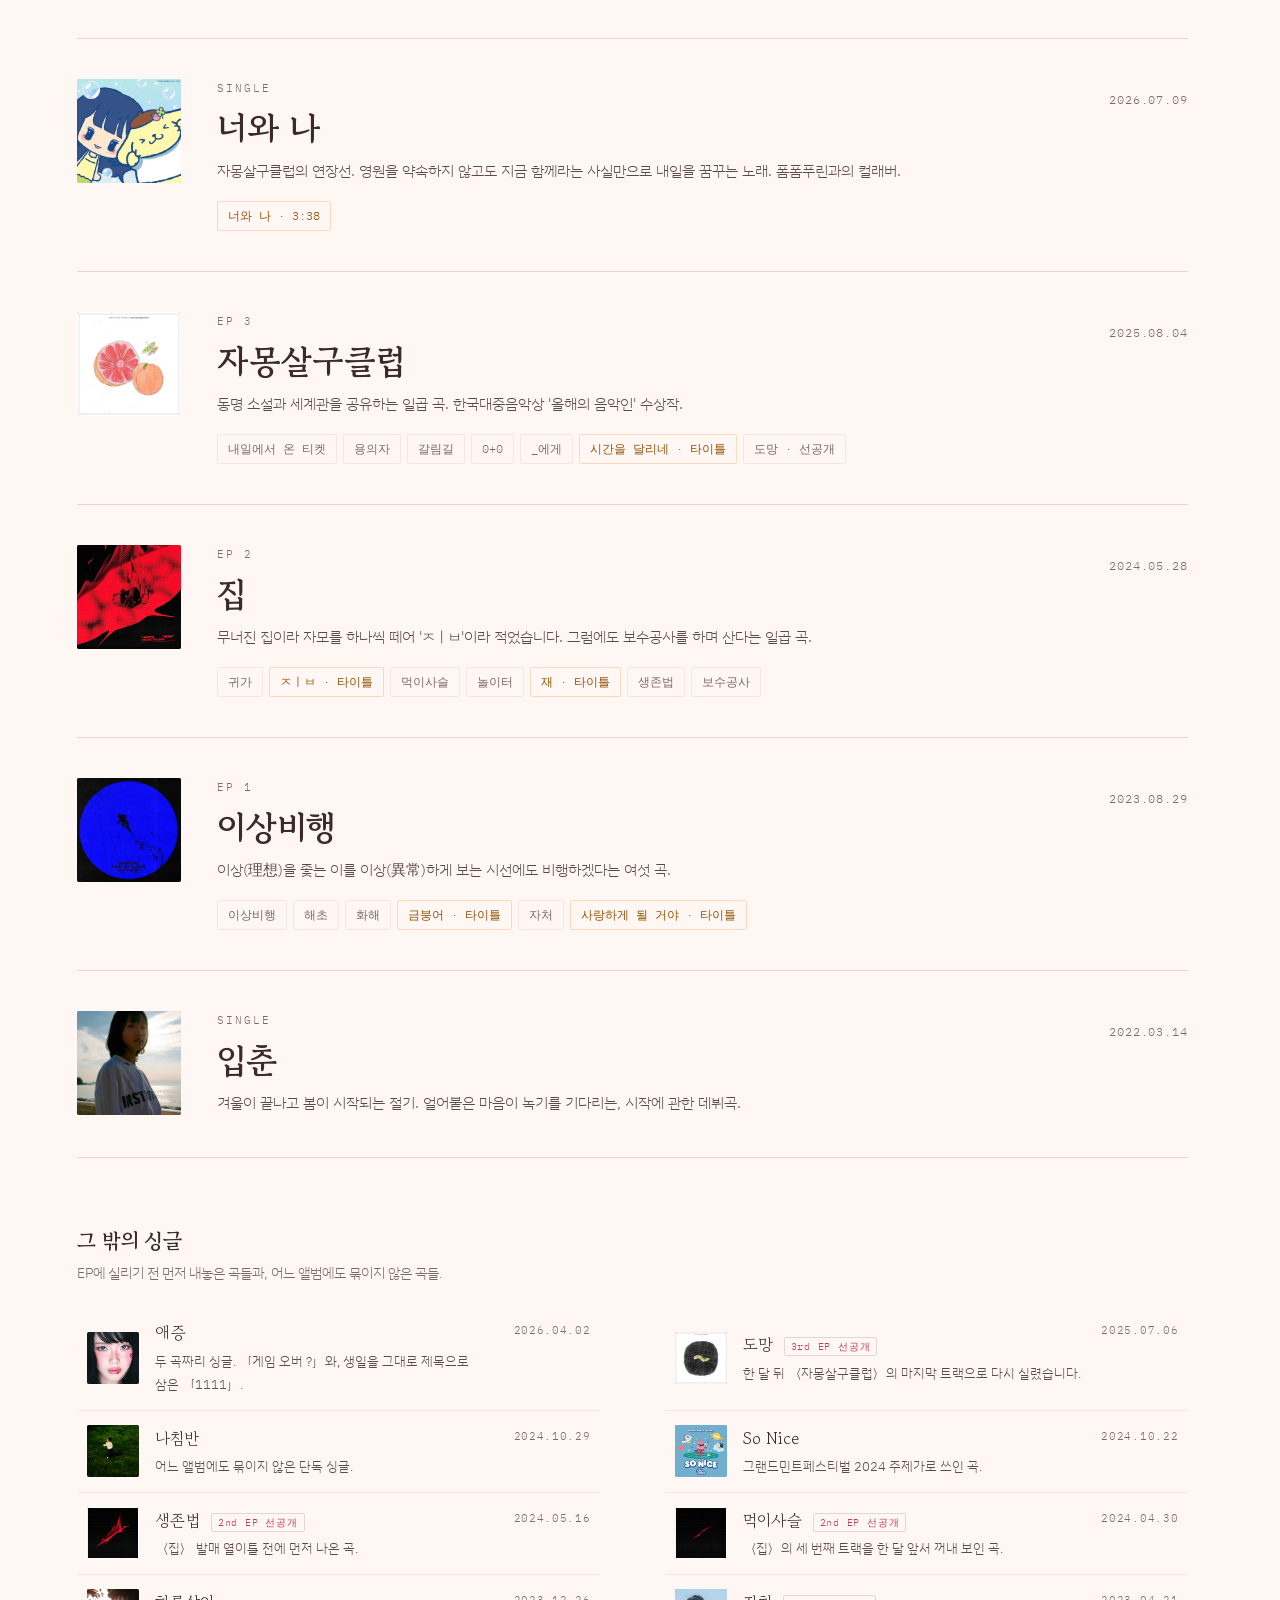
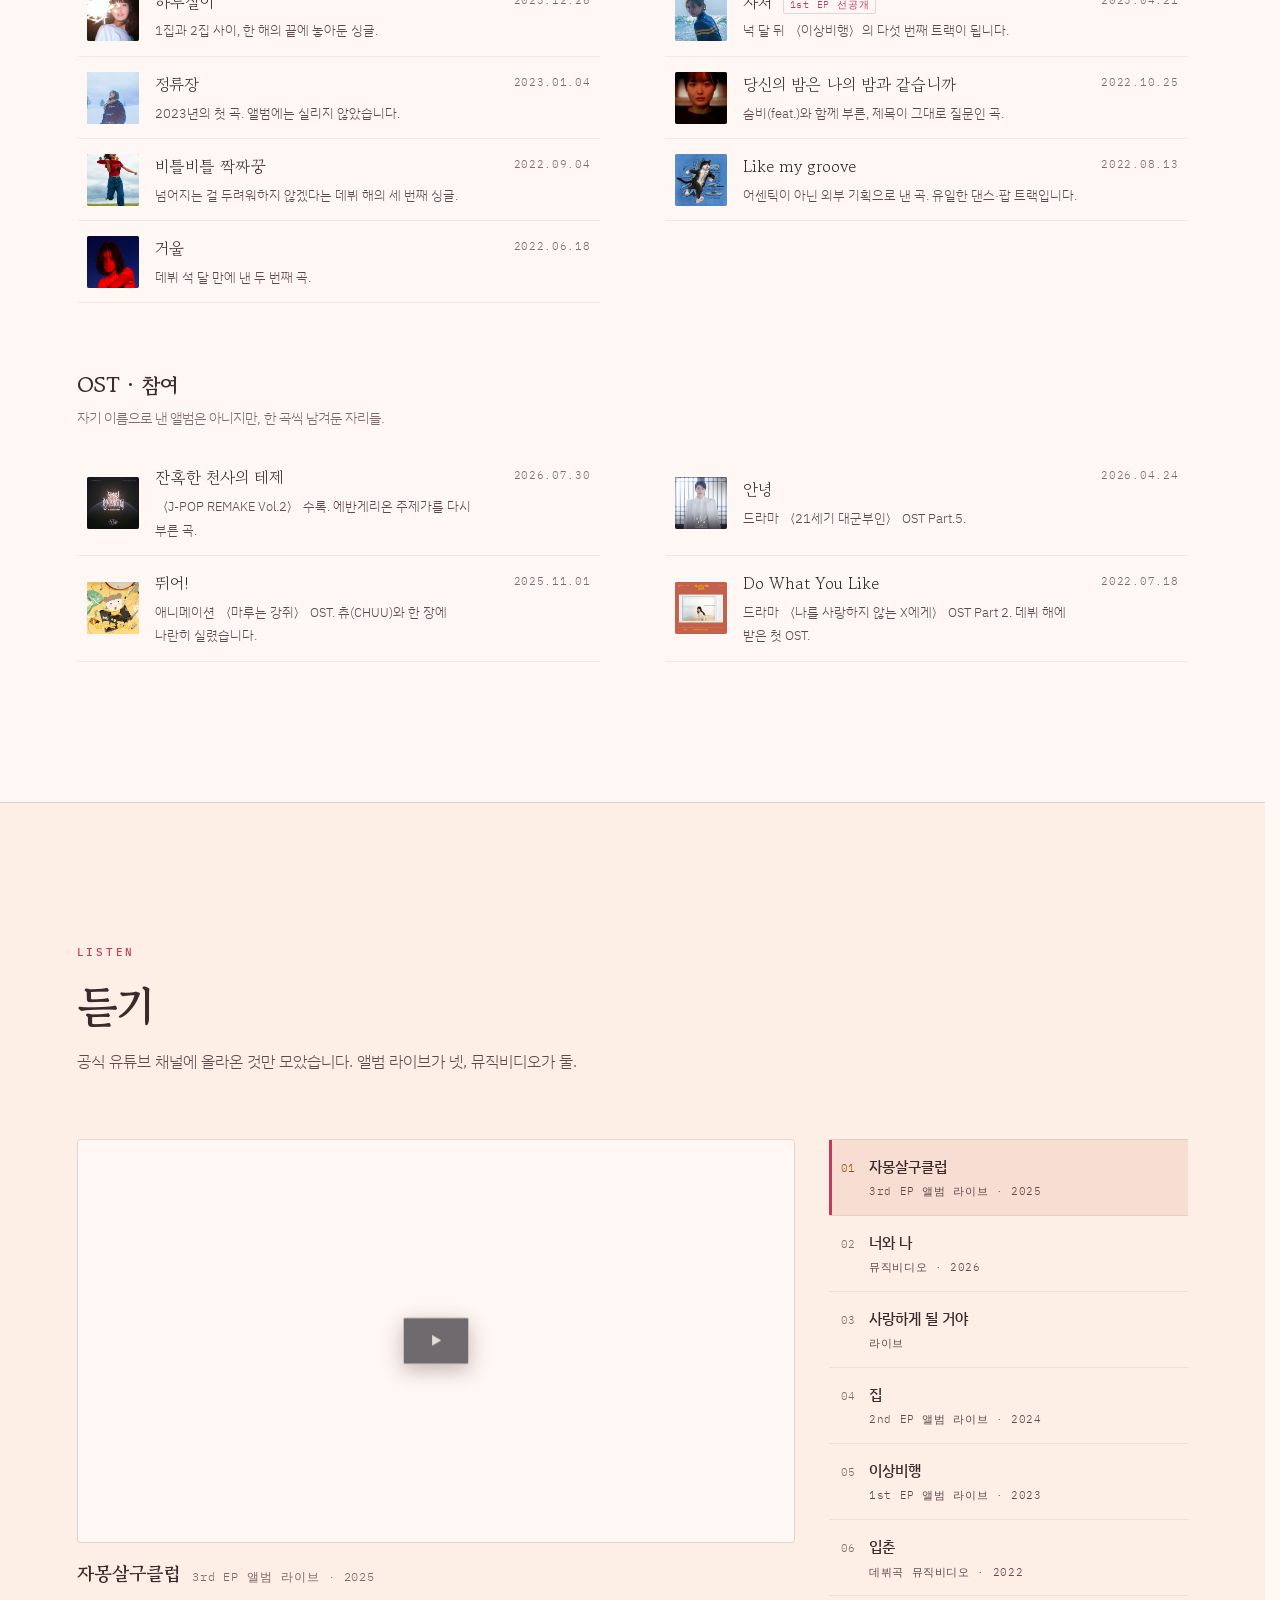
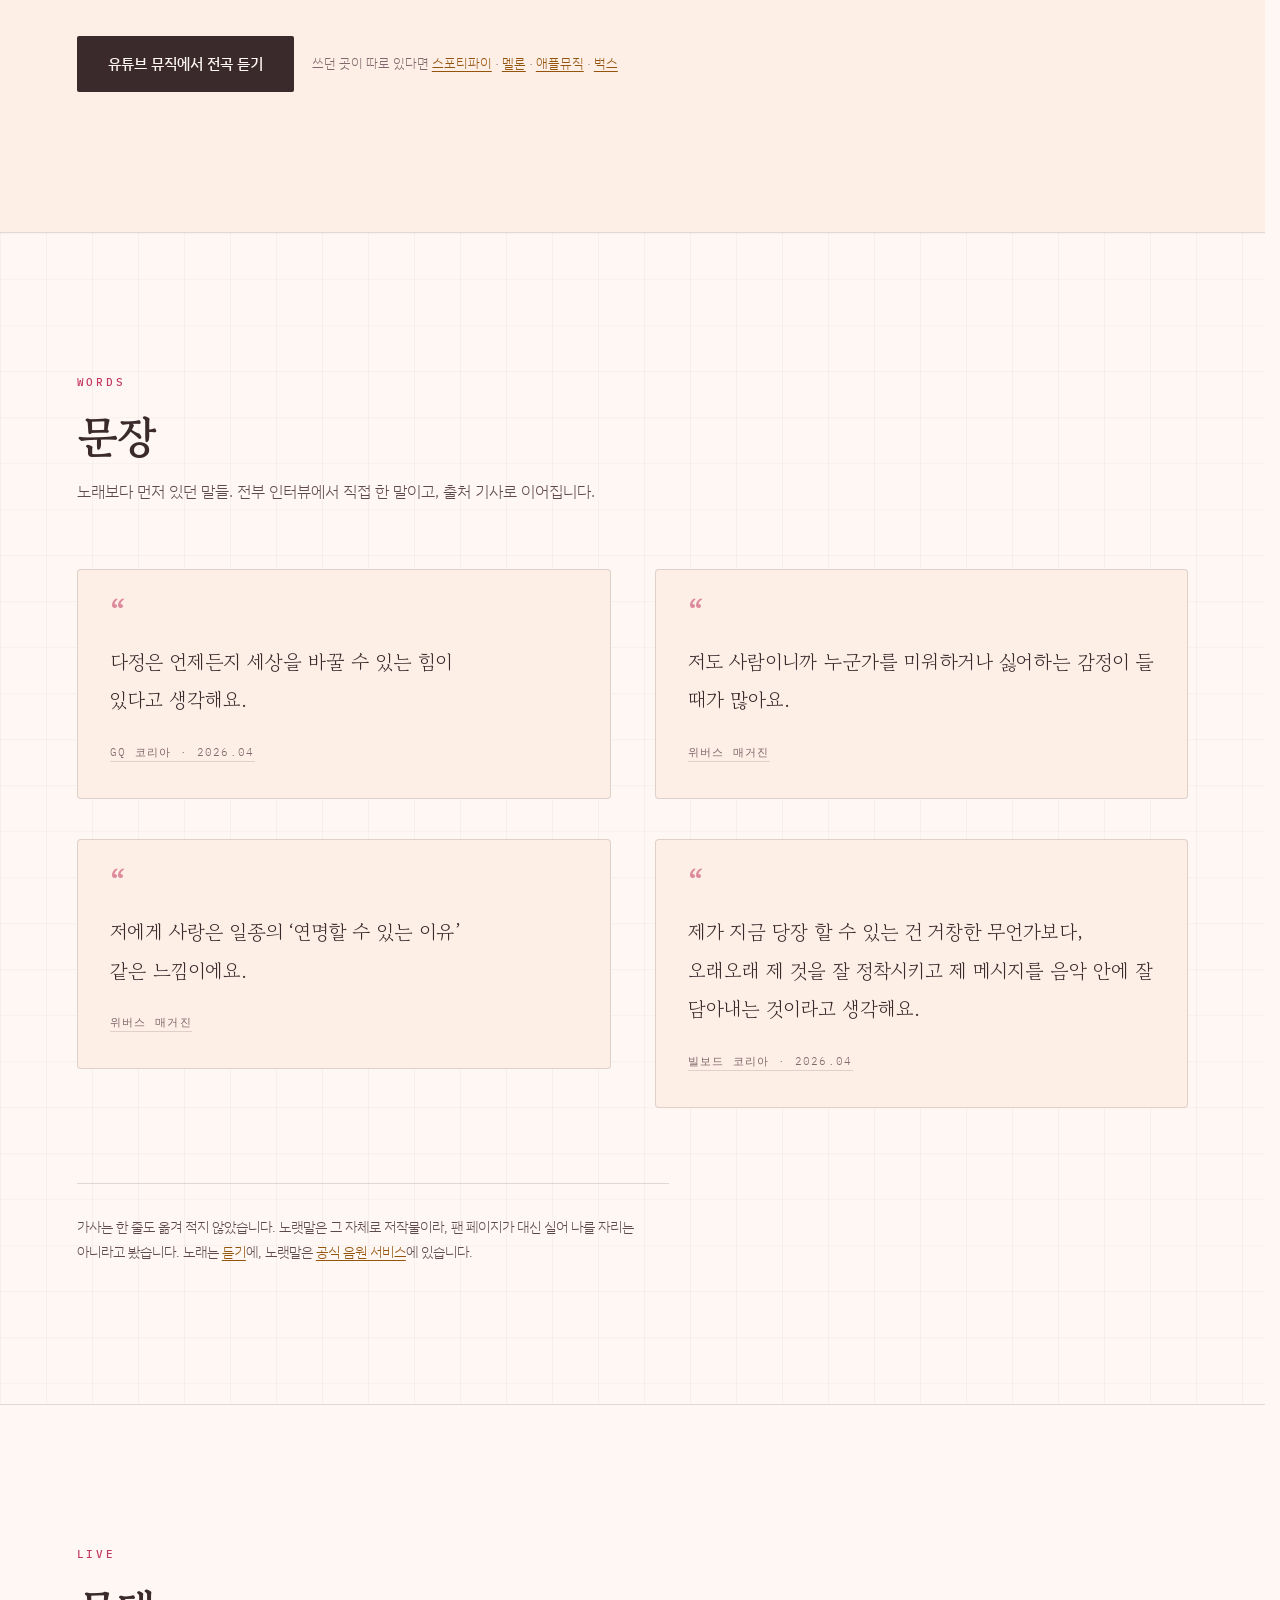
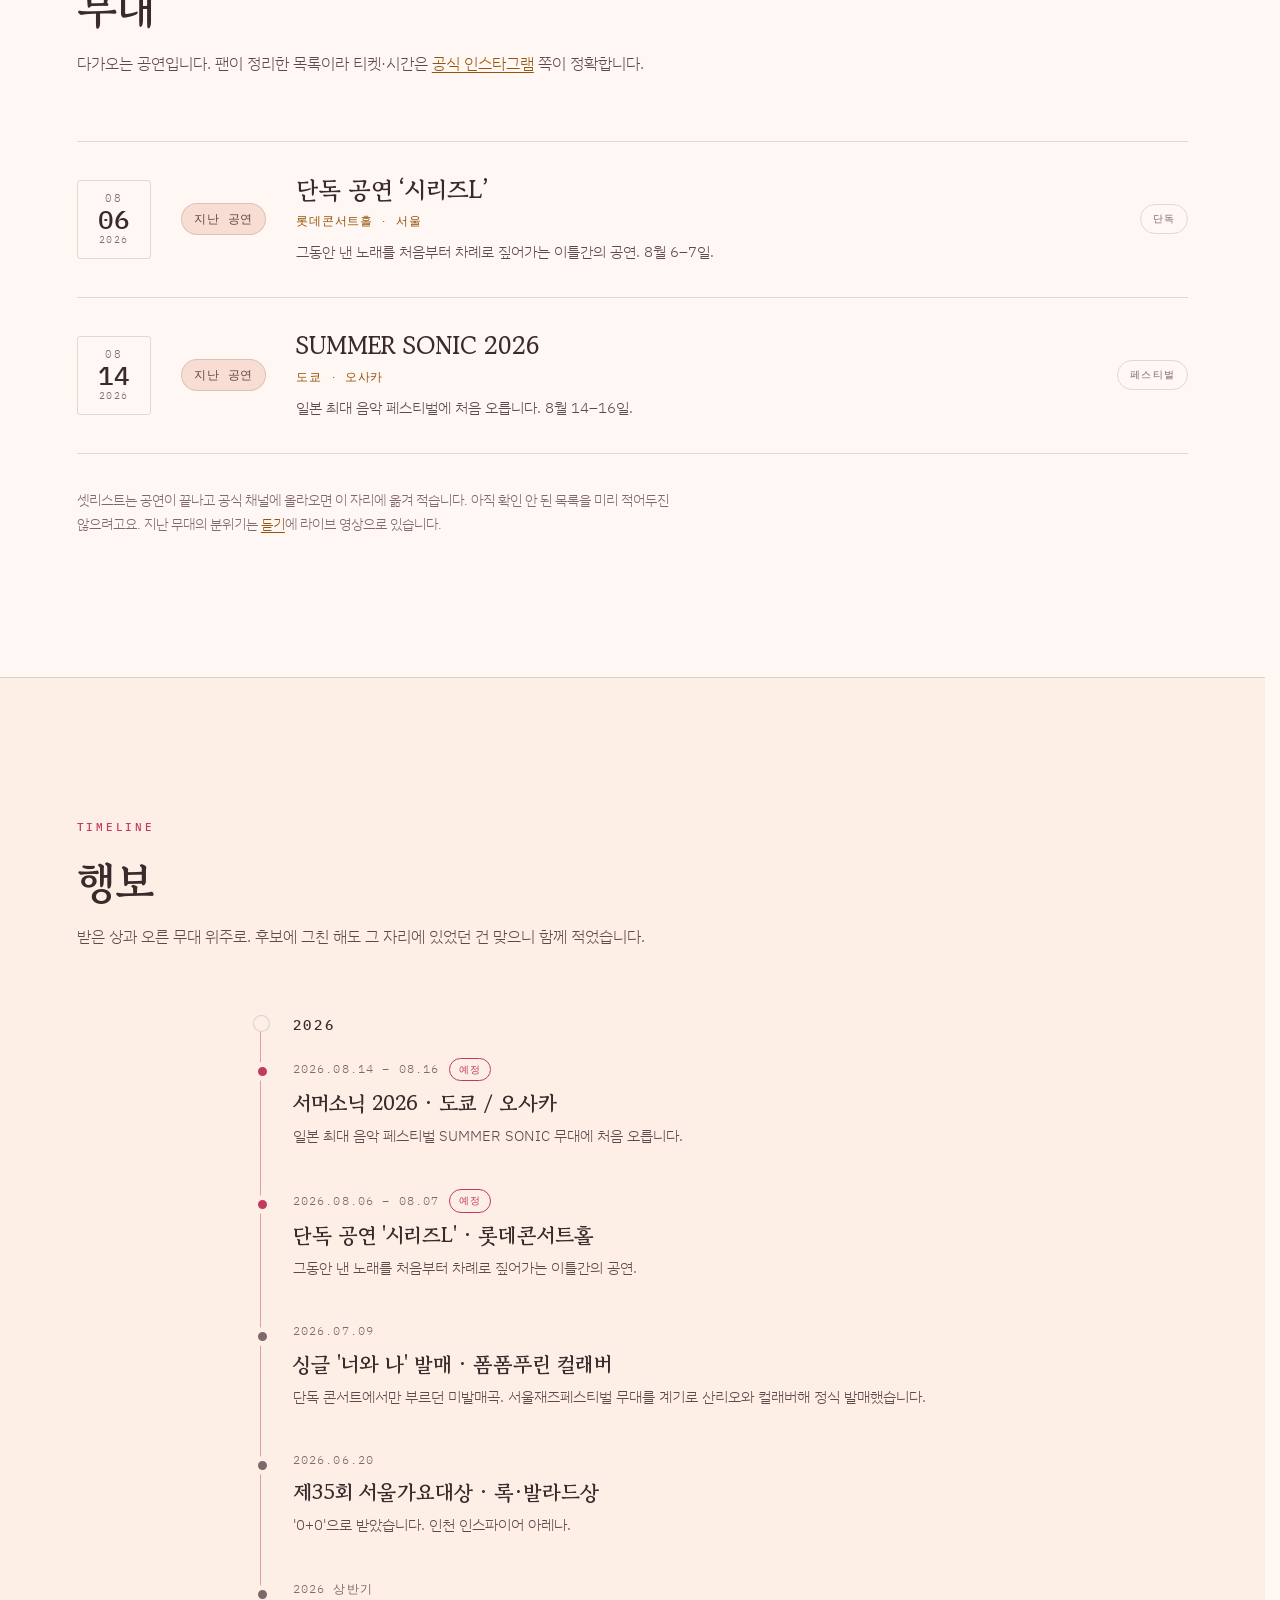
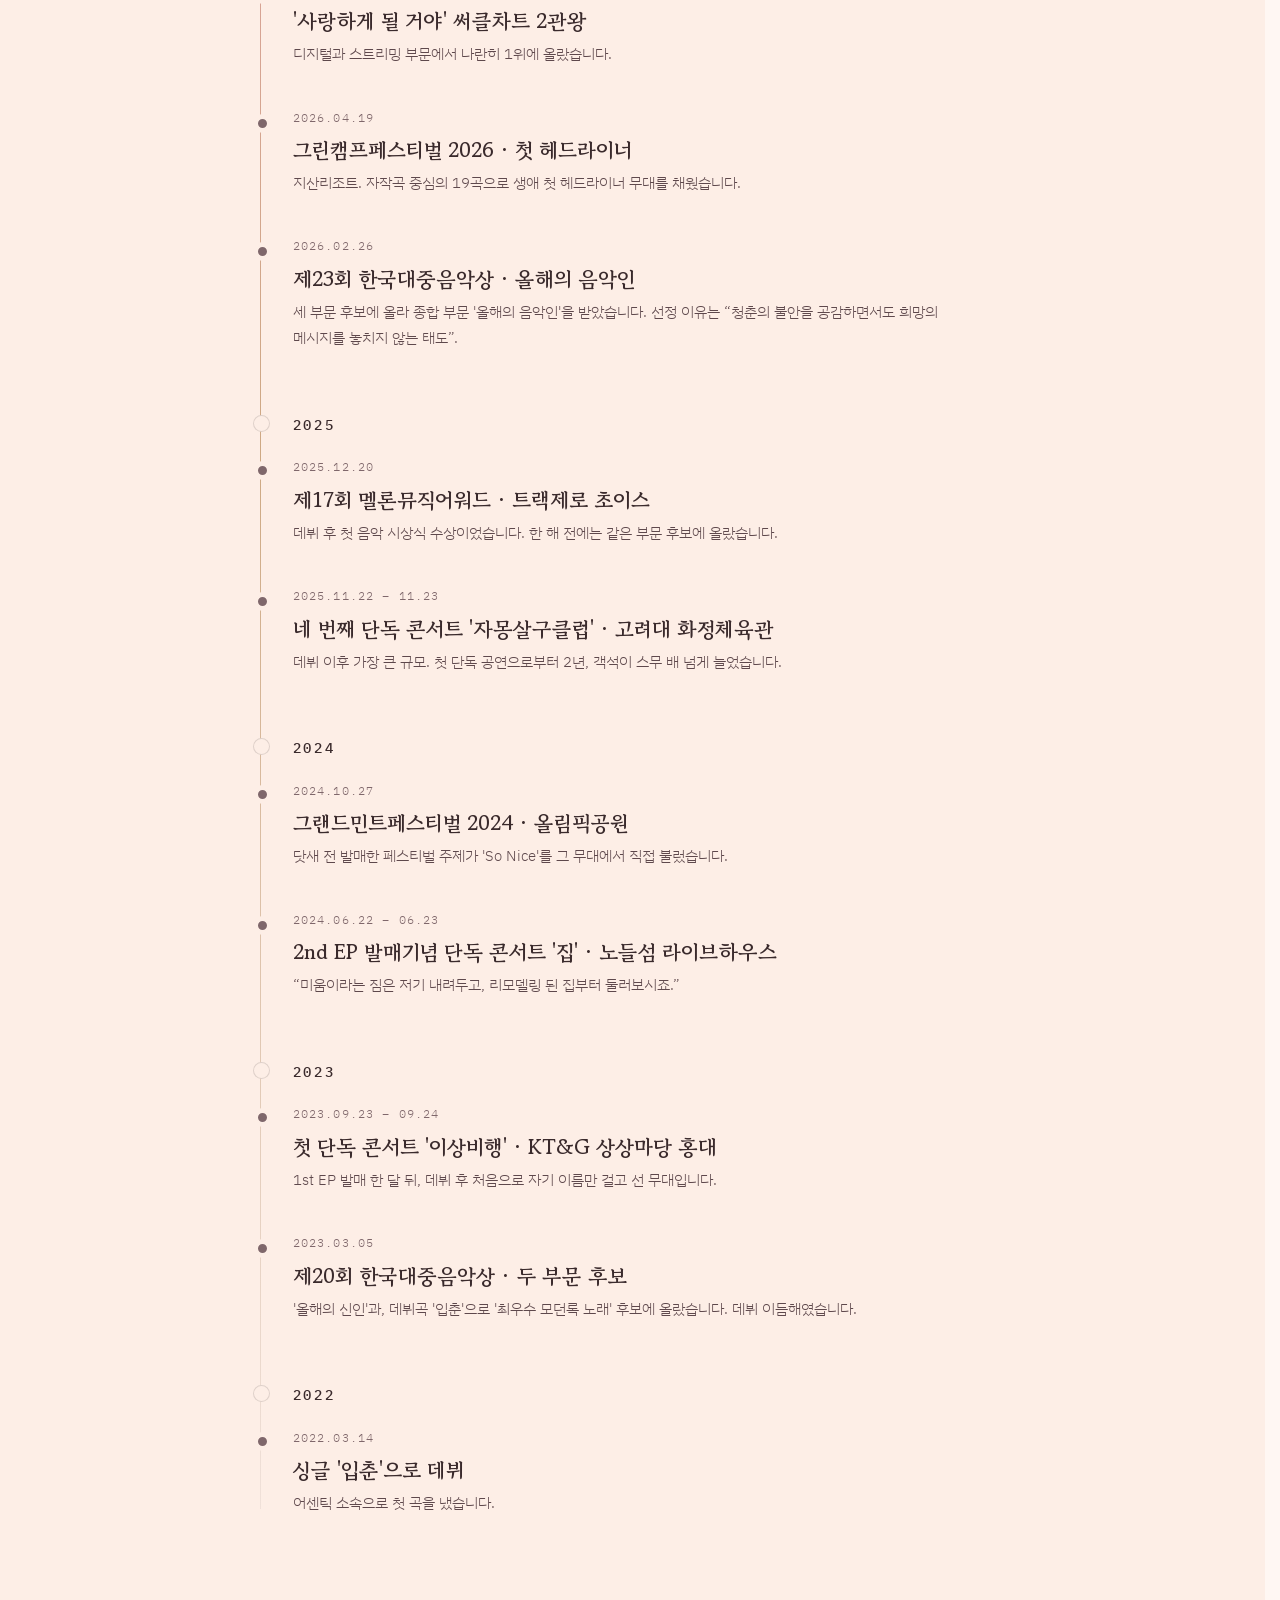
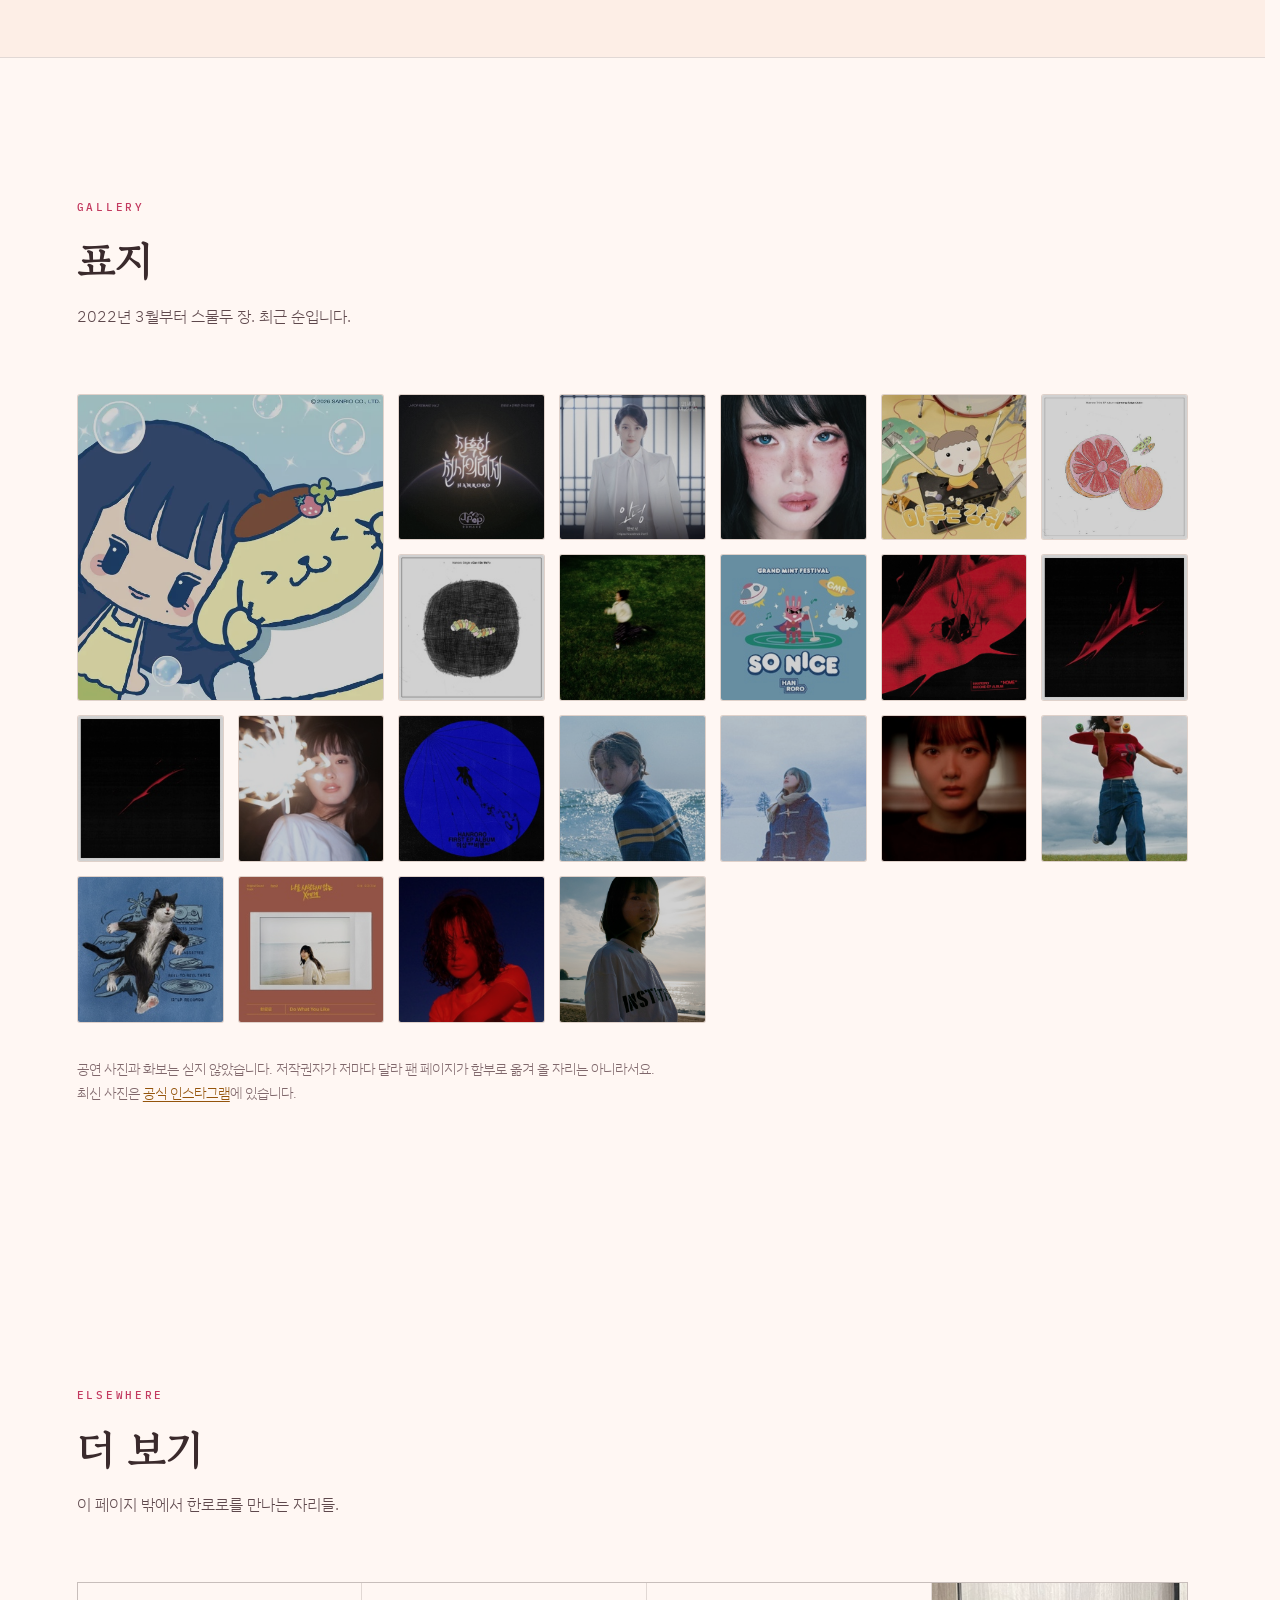
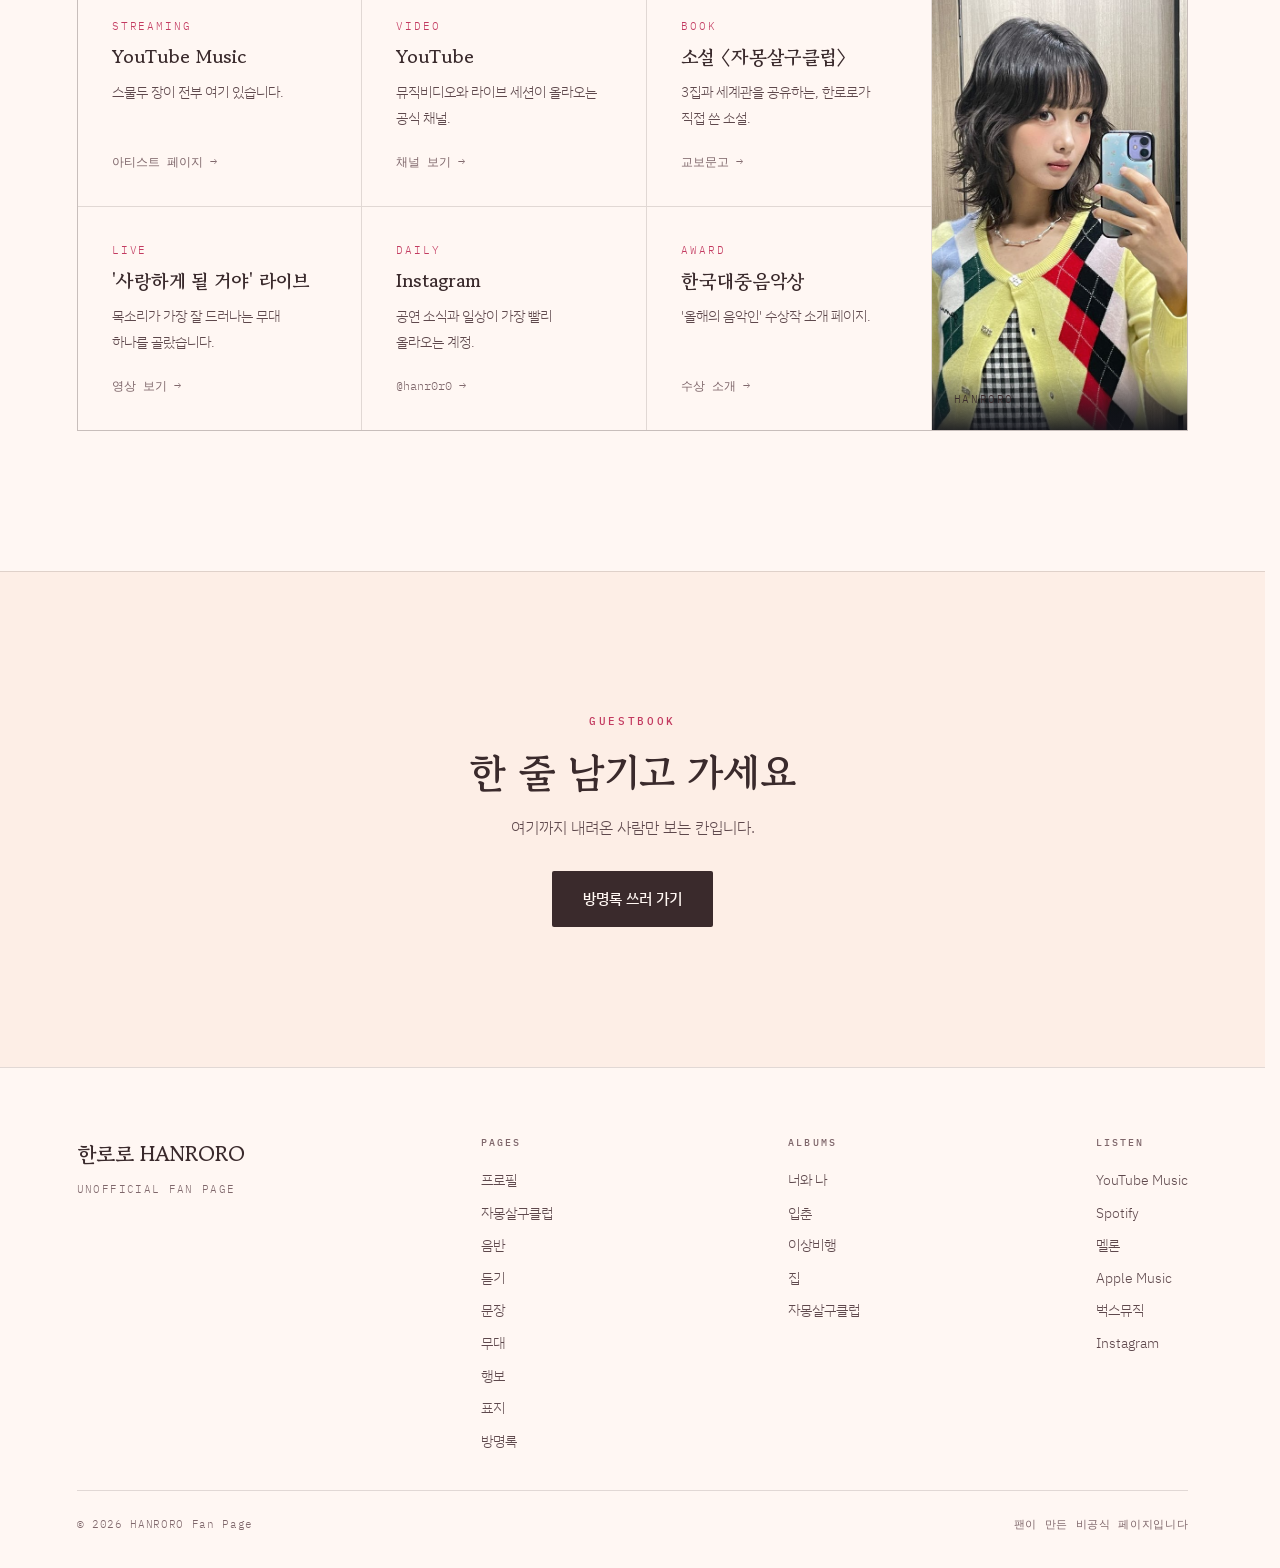
==== commit da00bc4d: "AI가 쓴 티 나는 문장 21곳을 사람 말투로 네 가지를 걷어냈다. - 대칭·회문 문장: "쓴 것이 노래가 되고, 노래가 다시 책이 됩니다",   "가사가 소설로 확장되고, 소설이" ====
--- a/index.html
+++ b/index.html
@@ -74,8 +74,8 @@
     <p class="hero-mark">싱어송라이터 · 소설가</p>
     <h1 data-aos="fade-up">한<span class="rr">로로</span></h1>
     <p class="hero-lede" data-aos="fade-up" data-aos-delay="120">
-      가사를 쓰기 전에 산문을 먼저 씁니다.<br>
-      쓴 것이 노래가 되고, 노래가 다시 책이 됩니다.
+      가사보다 산문을 먼저 씁니다.<br>
+      그렇게 쓴 글이 노래가 됐고, 3집은 책까지 갔습니다.
     </p>
     <p class="hero-meta" data-aos="fade-up" data-aos-delay="180">
       본명 한지수 · 2000.11.11 · 경남 창원
@@ -120,7 +120,7 @@
           영향을 준 음악가로 <strong>이소라</strong>를 꼽습니다.
           노래 안으로 걸어 들어가 그 상황에서 말을 거는 것 같았다고 했습니다.
           자신도 듣는 사람에게 그런 순간을 만들어주고 싶다고 말합니다.
-          언어를 전달 수단이 아니라 감정의 결을 담는 방식으로 여겨, 한국어로 씁니다.
+          그래서 가사는 한국어로만 씁니다.
         </p>
 
         <dl class="about-meta">
@@ -162,7 +162,6 @@
       그 안에 살아가야 할 이유를 만들어내는 이야기.
       한로로가 직접 쓴 동명 소설은 베스트셀러가 되었고,
       EP의 일곱 곡은 소설의 흐름을 순서대로 따라갑니다.
-      노래와 책이 같은 세계를 나눠 갖습니다.
     </p>
 
     <div class="club-tags" data-aos="fade-up">
@@ -180,8 +179,8 @@
     <h2 class="band-title" data-aos="fade-up">음반</h2>
     <p class="band-sub" data-aos="fade-up">
       2022년 3월부터 EP 세 장, 싱글 열다섯 장, OST 네 편.
-      아래 다섯 장은 표지를 누르면 소개와 수록곡이 이어집니다 —
-      <strong>EP 세 장에는 곡마다 한로로가 먼저 써 둔 산문이 붙어 있습니다.</strong>
+      아래 다섯 장은 따로 페이지를 뒀습니다.
+      <strong>EP 세 장에는 곡마다 한로로가 먼저 써 둔 산문이 그대로 실려 있습니다.</strong>
     </p>
 
     <!-- 거르기 — 스물두 장을 종류와 연도로 좁혀 본다.
@@ -210,7 +209,7 @@
       <p class="dfil-count" role="status" aria-live="polite"></p>
     </div>
 
-    <p class="disc-empty" hidden>고른 조건에 맞는 발매가 없습니다.</p>
+    <p class="disc-empty" hidden>고른 조건에 걸리는 게 없습니다.</p>
 
     <div class="disc-group" data-group>
     <a class="record" href="album-youandi.html" data-kind="single" data-year="2026" data-aos="fade-up">
@@ -504,7 +503,7 @@
     <span class="eyebrow" data-aos="fade-up">Listen</span>
     <h2 class="band-title" data-aos="fade-up">듣기</h2>
     <p class="band-sub" data-aos="fade-up">
-      공식 유튜브 채널의 영상만 모았습니다. 곡을 고르면 그 자리에서 바로 재생됩니다.
+      공식 유튜브 채널에 올라온 것만 모았습니다. 앨범 라이브가 넷, 뮤직비디오가 둘.
     </p>
 
     <div class="player" data-aos="fade-up">
@@ -634,7 +633,7 @@
     <h2 class="band-title" data-aos="fade-up">무대</h2>
     <p class="band-sub" data-aos="fade-up">
       다가오는 공연입니다. 팬이 정리한 목록이라 티켓·시간은
-      <a href="https://www.instagram.com/hanr0r0/" target="_blank" rel="noopener">공식 인스타그램</a>을 먼저 확인해 주세요.
+      <a href="https://www.instagram.com/hanr0r0/" target="_blank" rel="noopener">공식 인스타그램</a> 쪽이 정확합니다.
     </p>
 
     <ol class="gig-list">
@@ -770,7 +769,7 @@
     <span class="eyebrow" data-aos="fade-up">Gallery</span>
     <h2 class="band-title" data-aos="fade-up">표지</h2>
     <p class="band-sub" data-aos="fade-up">
-      2022년 3월부터 스물두 장. 최근 순으로, 누르면 그 앨범으로 갑니다.
+      2022년 3월부터 스물두 장. 최근 순입니다.
     </p>
 
     <div class="art-wall" data-aos="fade-up">
@@ -884,7 +883,7 @@
       <a class="link-card" href="https://music.youtube.com/channel/UCrDa_5OU-rhvXqWlPx5hgKQ" target="_blank" rel="noopener">
         <span class="k">Streaming</span>
         <h3>YouTube Music</h3>
-        <p>앨범도 싱글도 OST도, 전곡이 여기 있습니다.</p>
+        <p>스물두 장이 전부 여기 있습니다.</p>
         <span class="go">아티스트 페이지 →</span>
       </a>
       <a class="link-card" href="https://www.youtube.com/channel/UCrDa_5OU-rhvXqWlPx5hgKQ" target="_blank" rel="noopener">
@@ -930,7 +929,7 @@
   <div class="wrap-narrow">
     <span class="eyebrow" data-aos="fade-up">Guestbook</span>
     <h2 data-aos="fade-up">한 줄 남기고 가세요</h2>
-    <p data-aos="fade-up">쓰는 사람에게는, 읽는 사람이 필요합니다.</p>
+    <p data-aos="fade-up">여기까지 내려온 사람만 보는 칸입니다.</p>
     <a class="btn" href="guestbook.html" data-aos="fade-up">방명록 쓰러 가기</a>
   </div>
 </section>
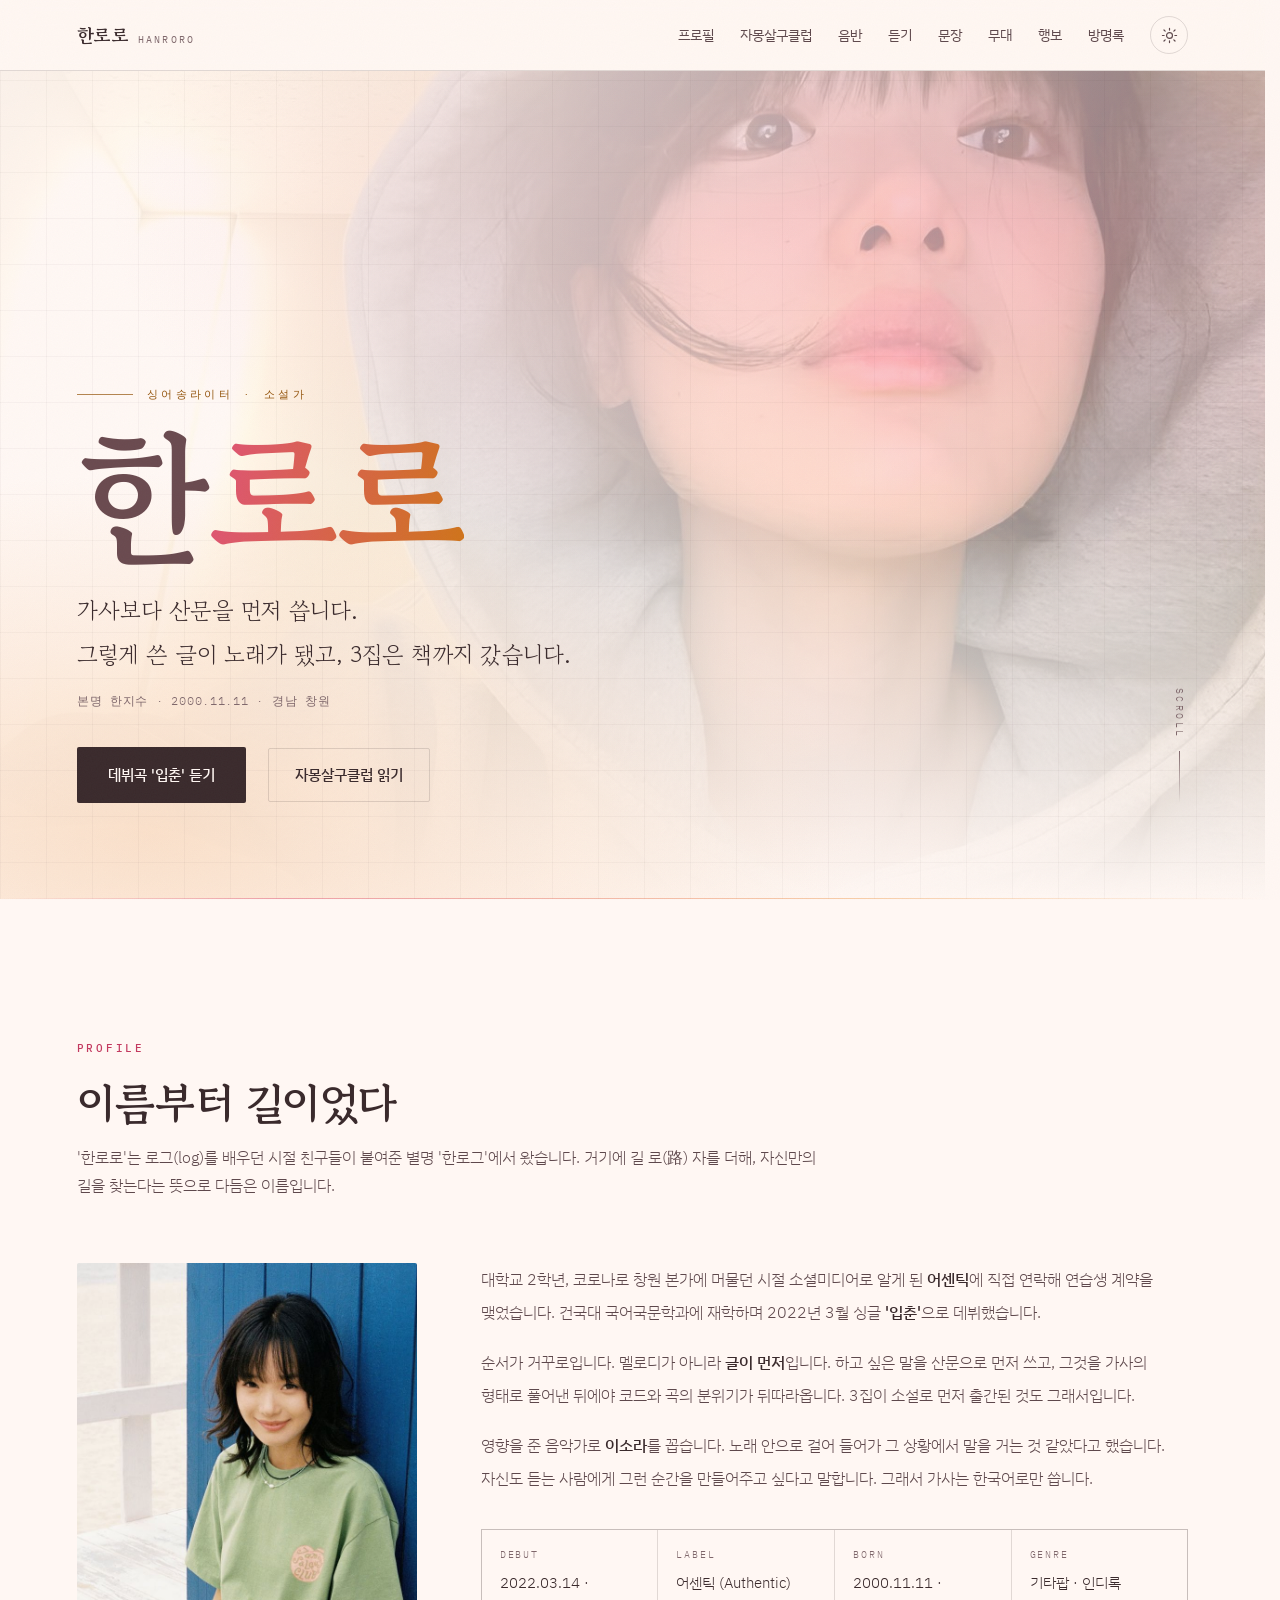
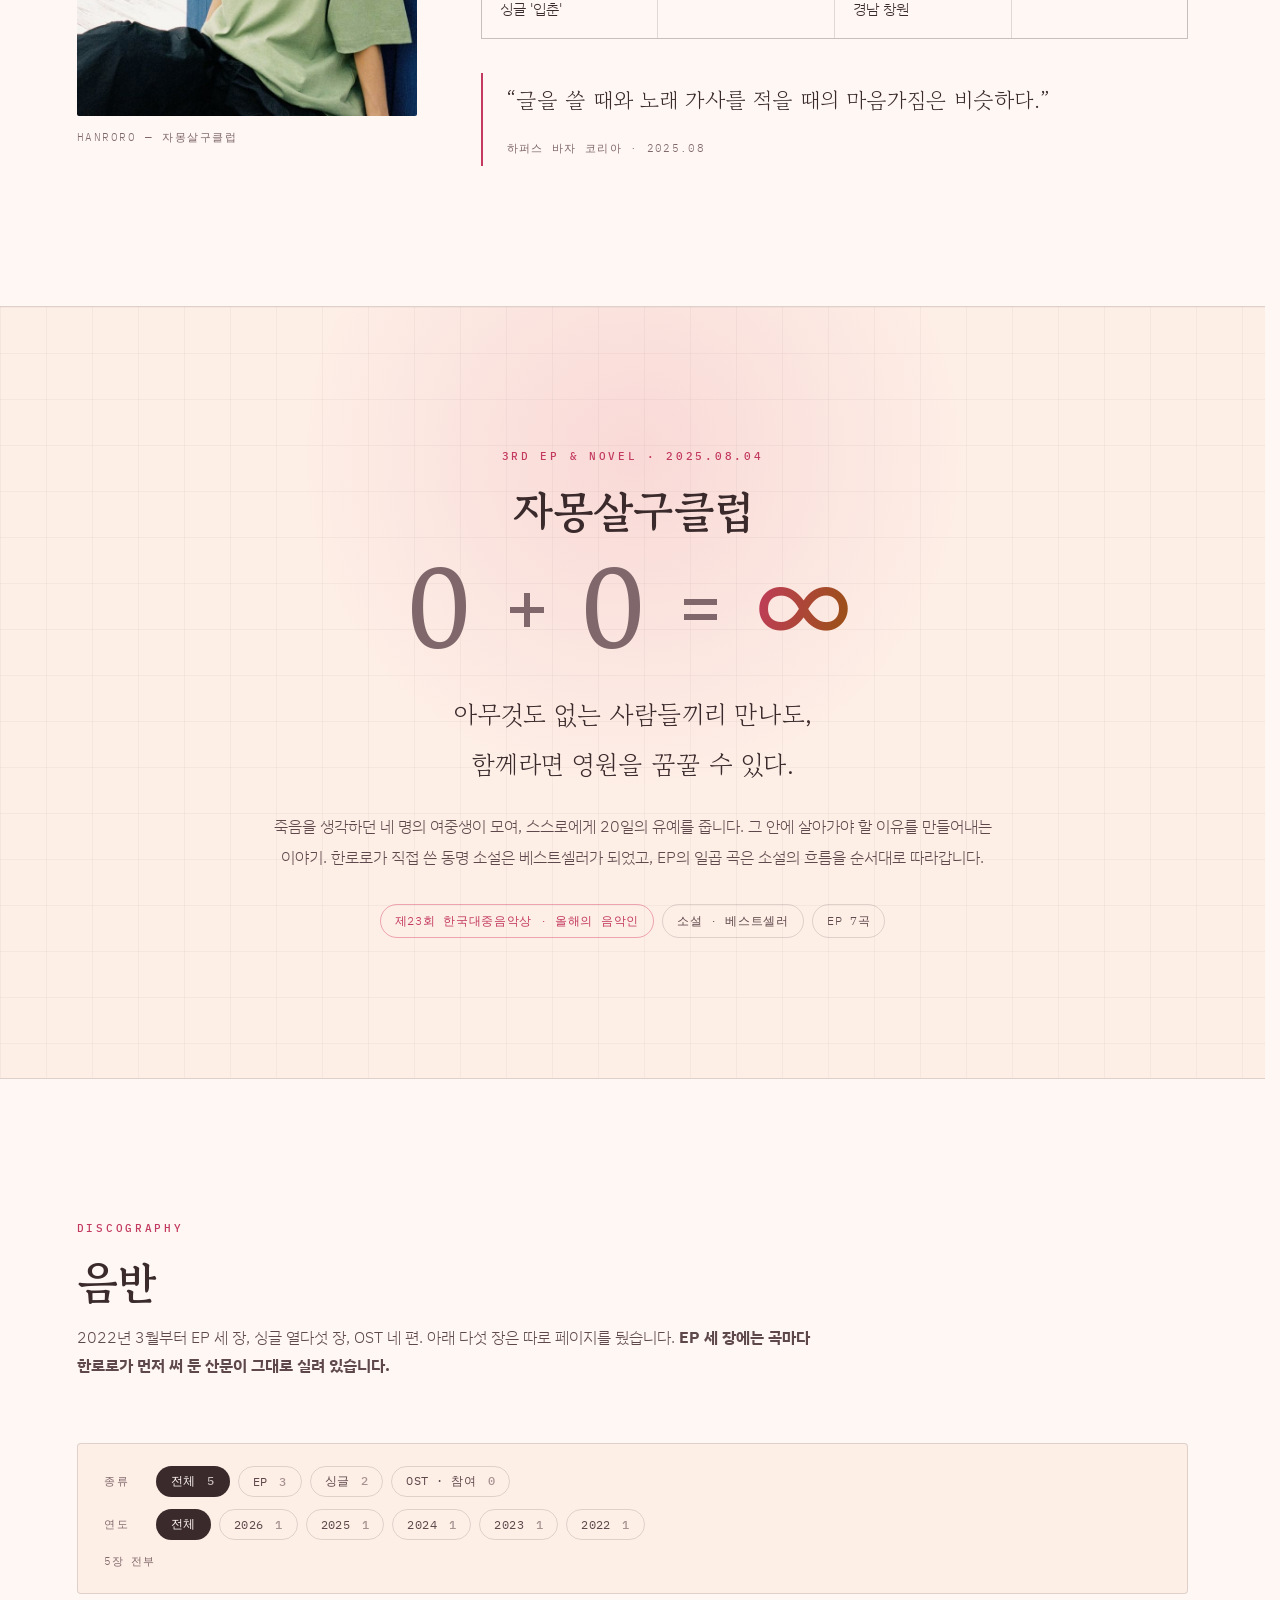
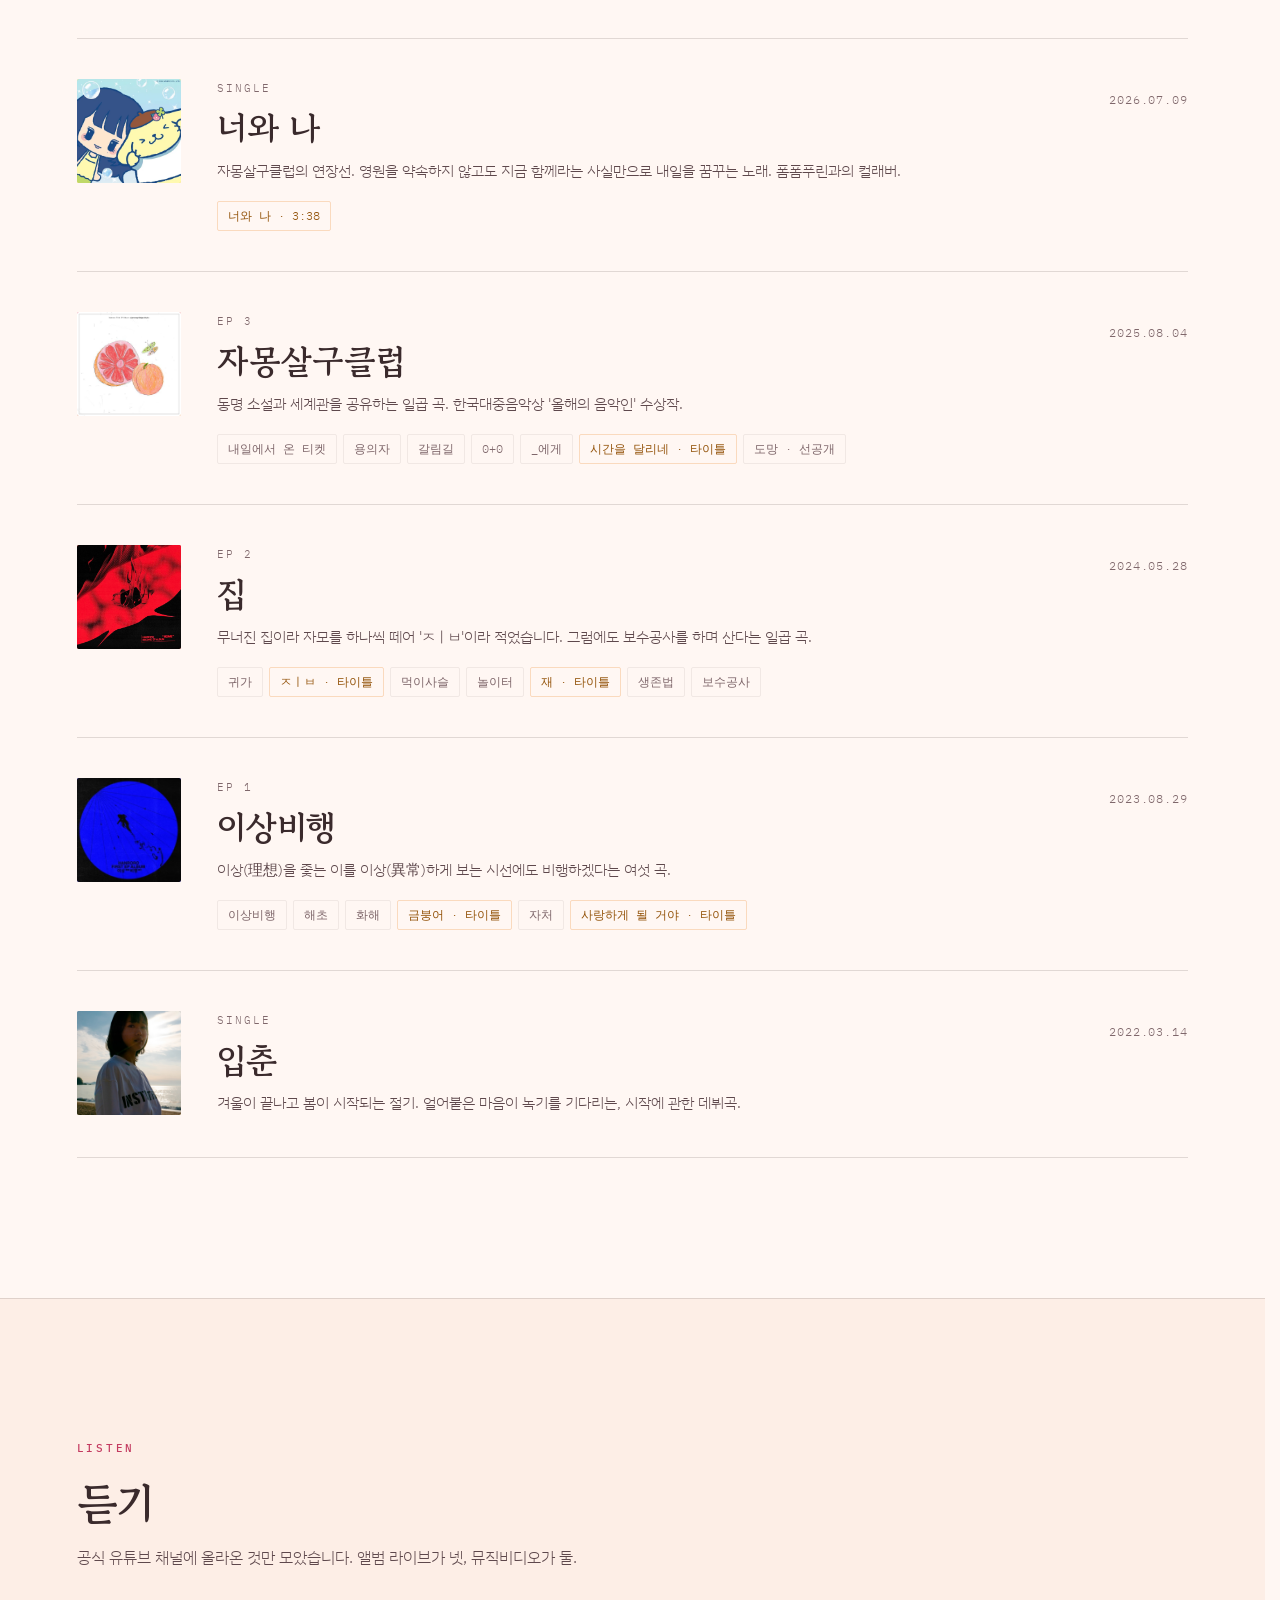
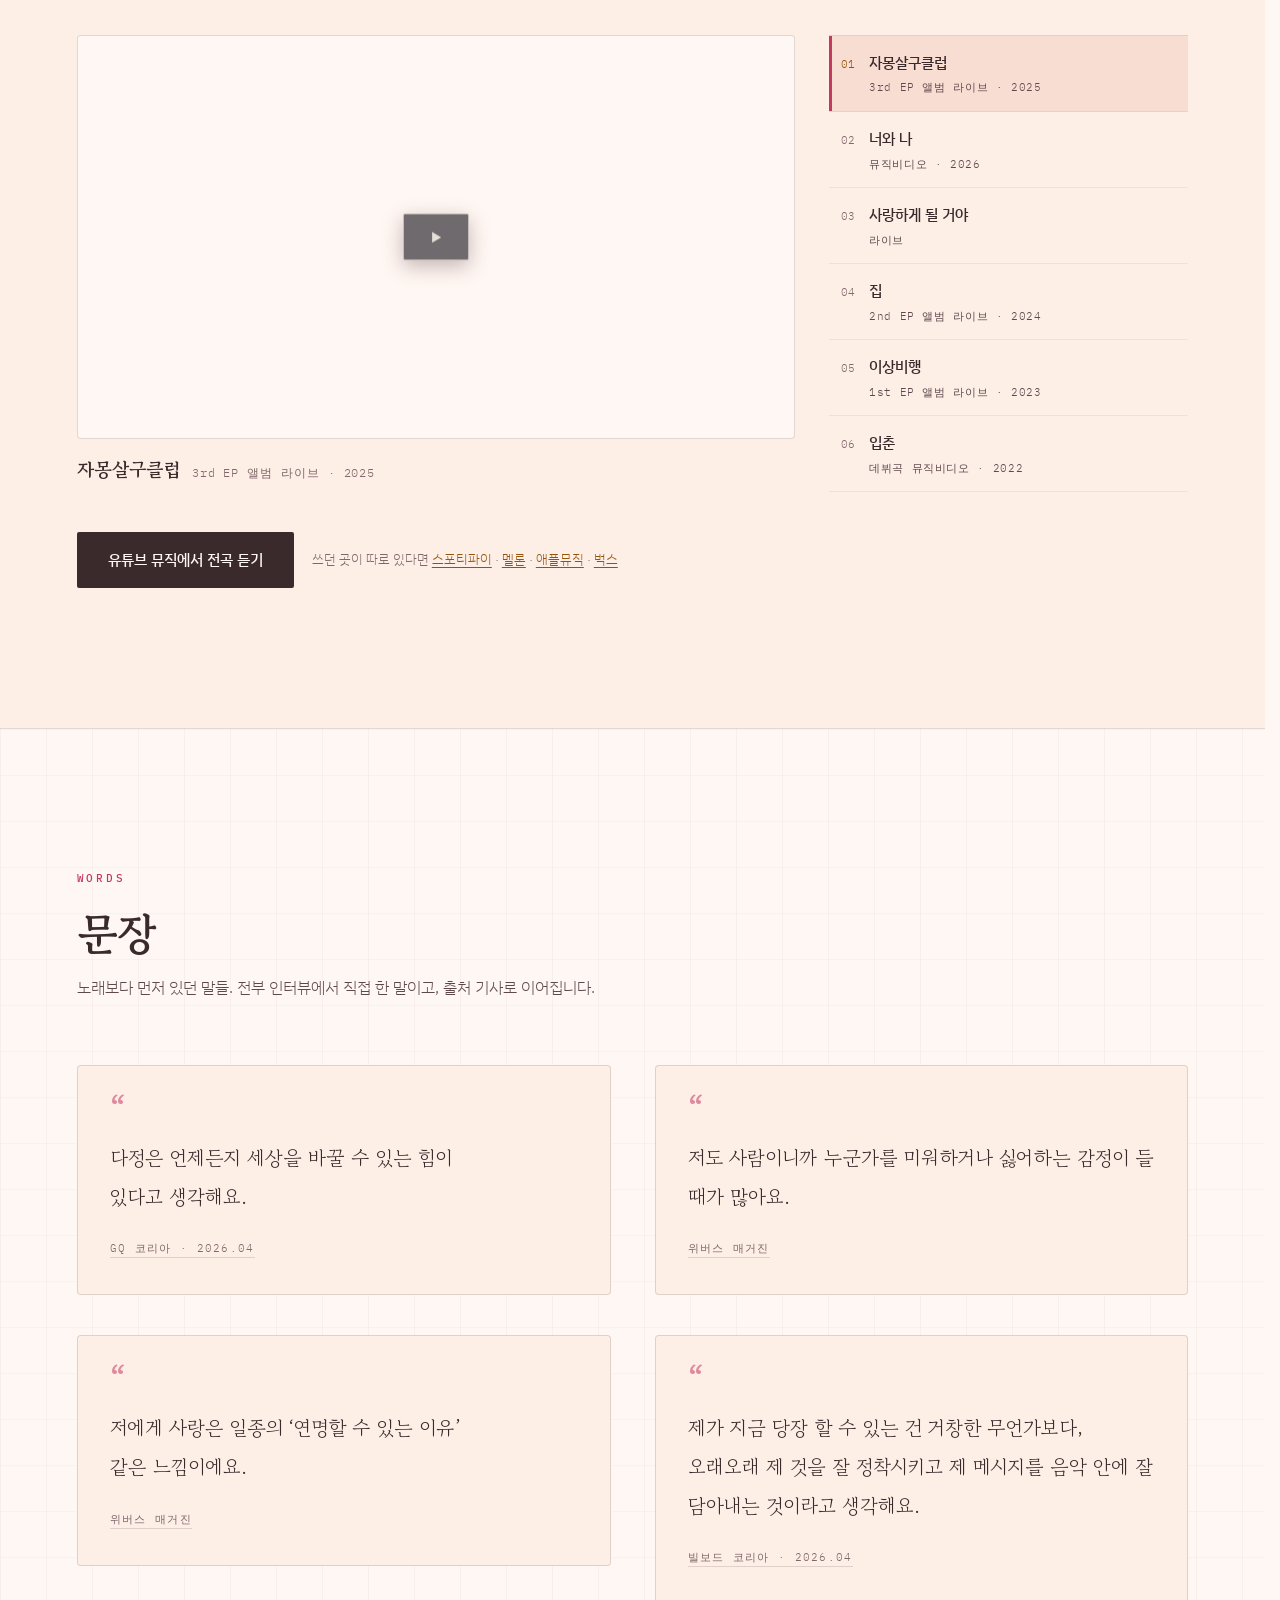
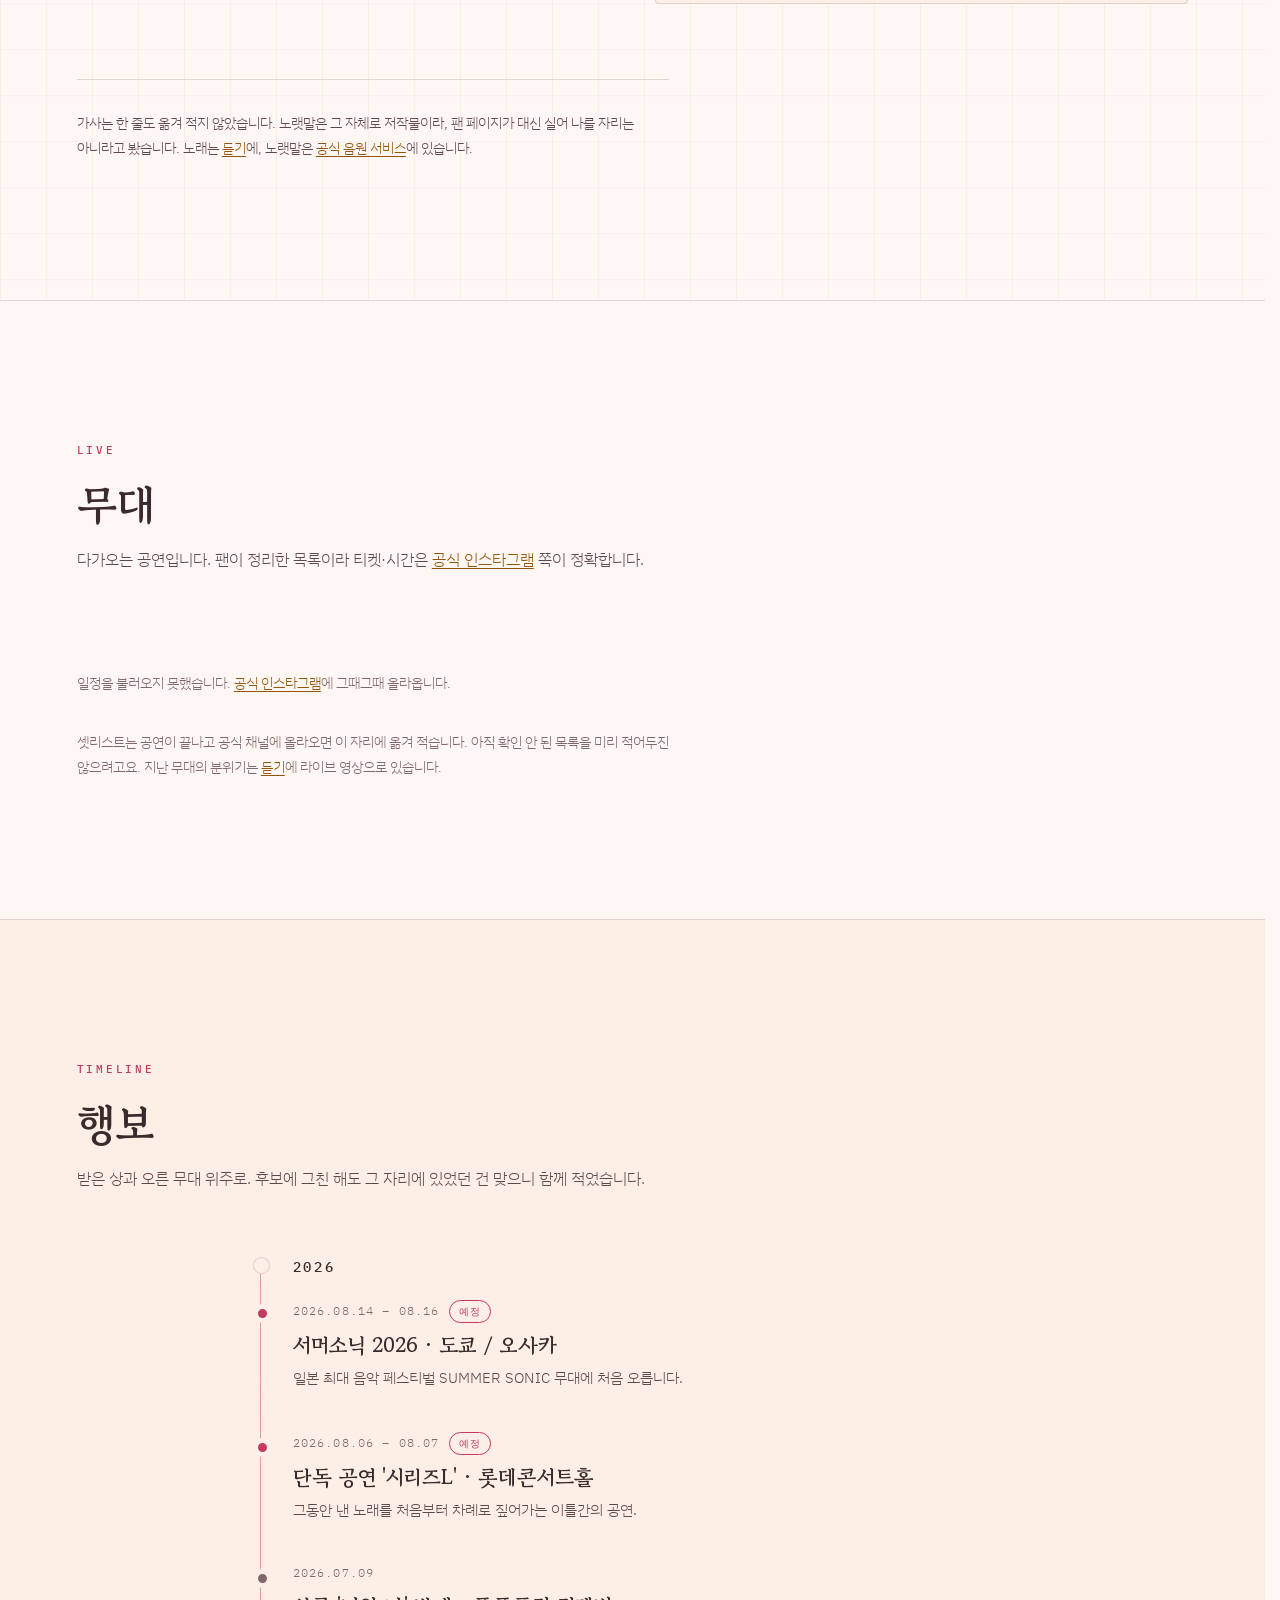
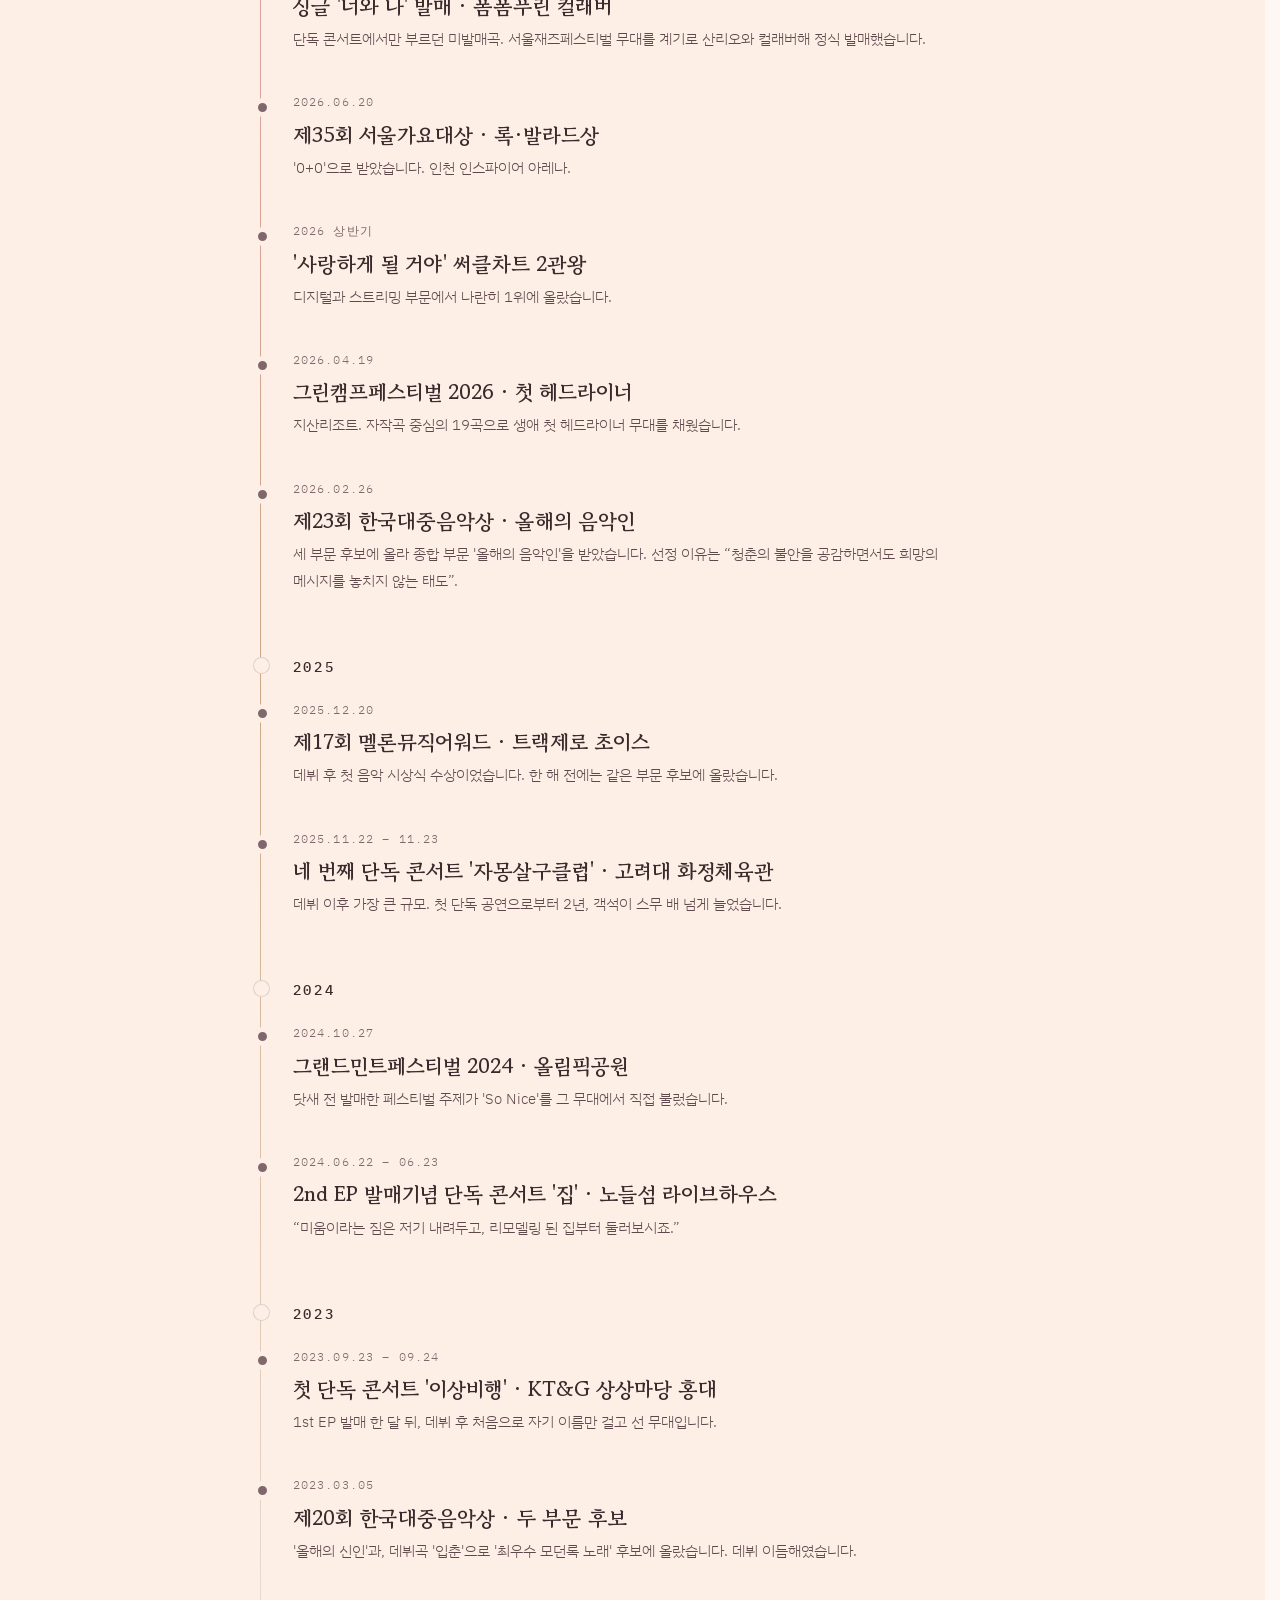
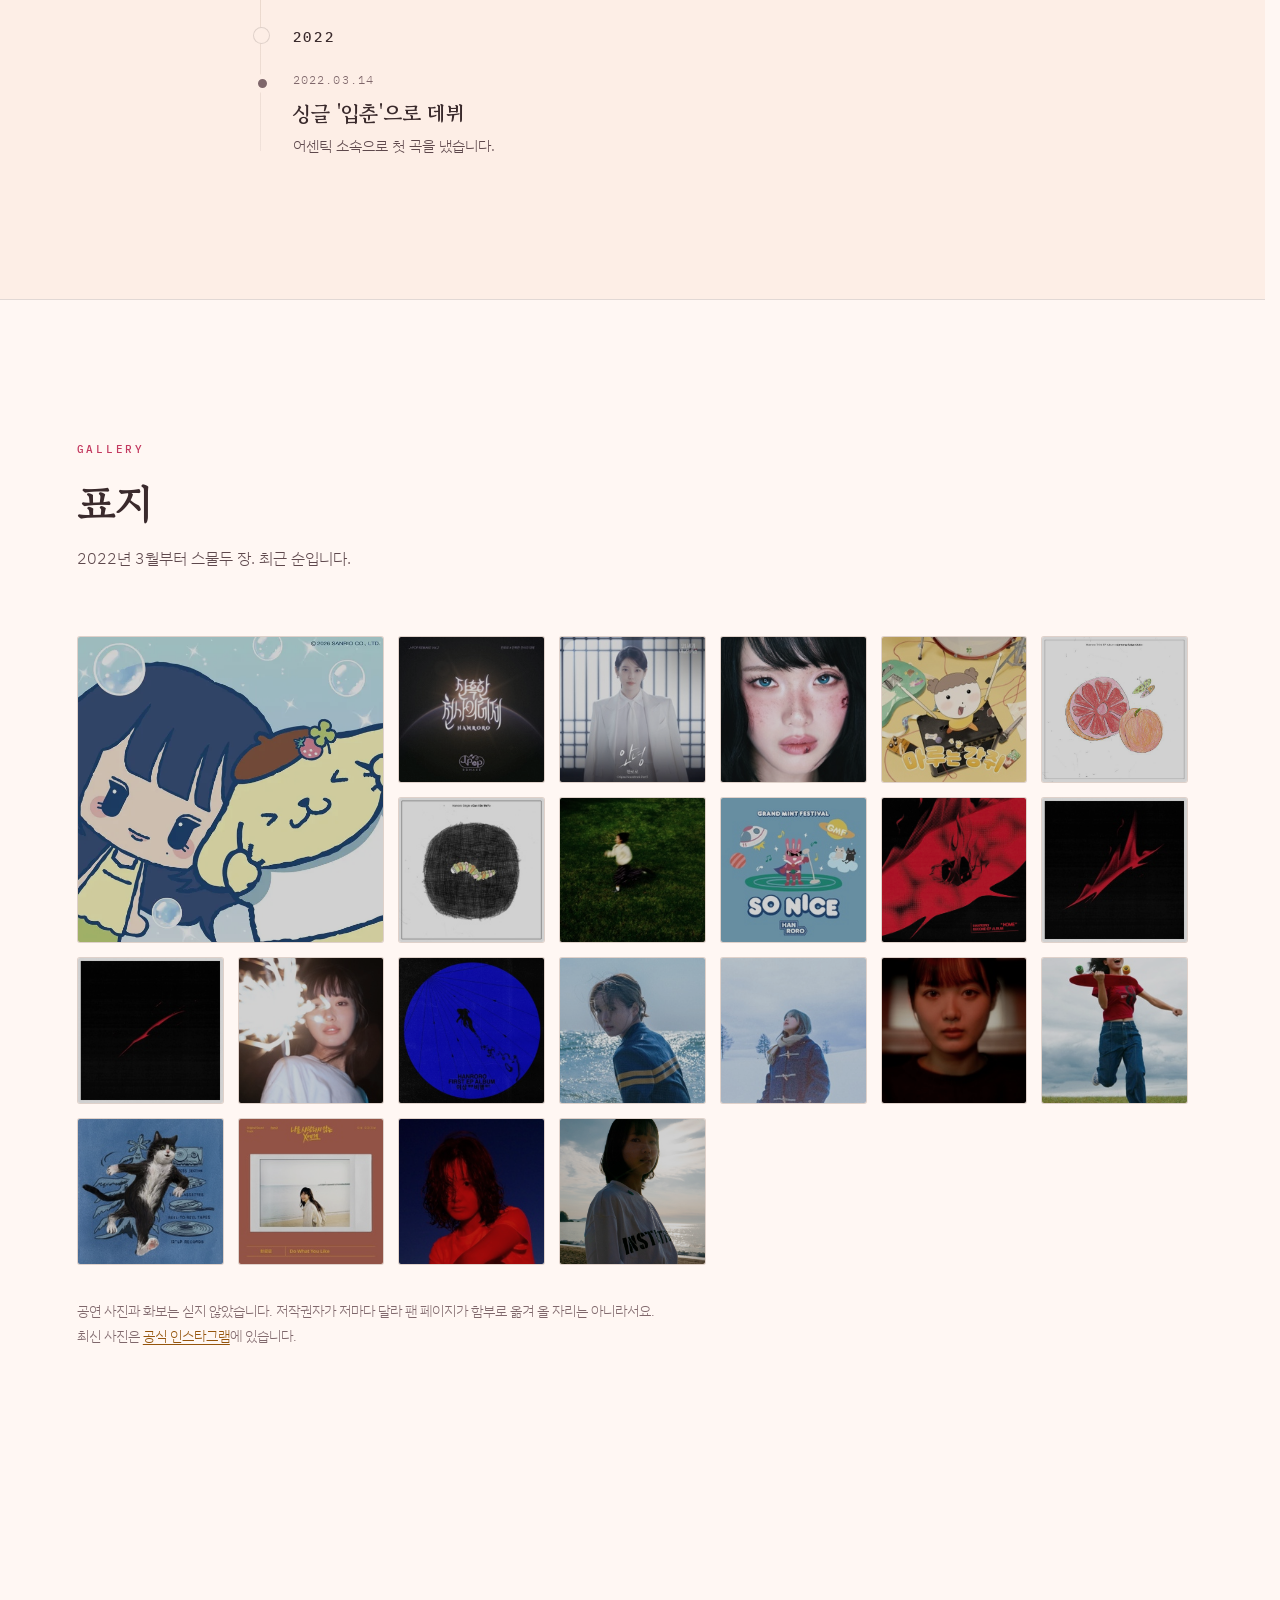
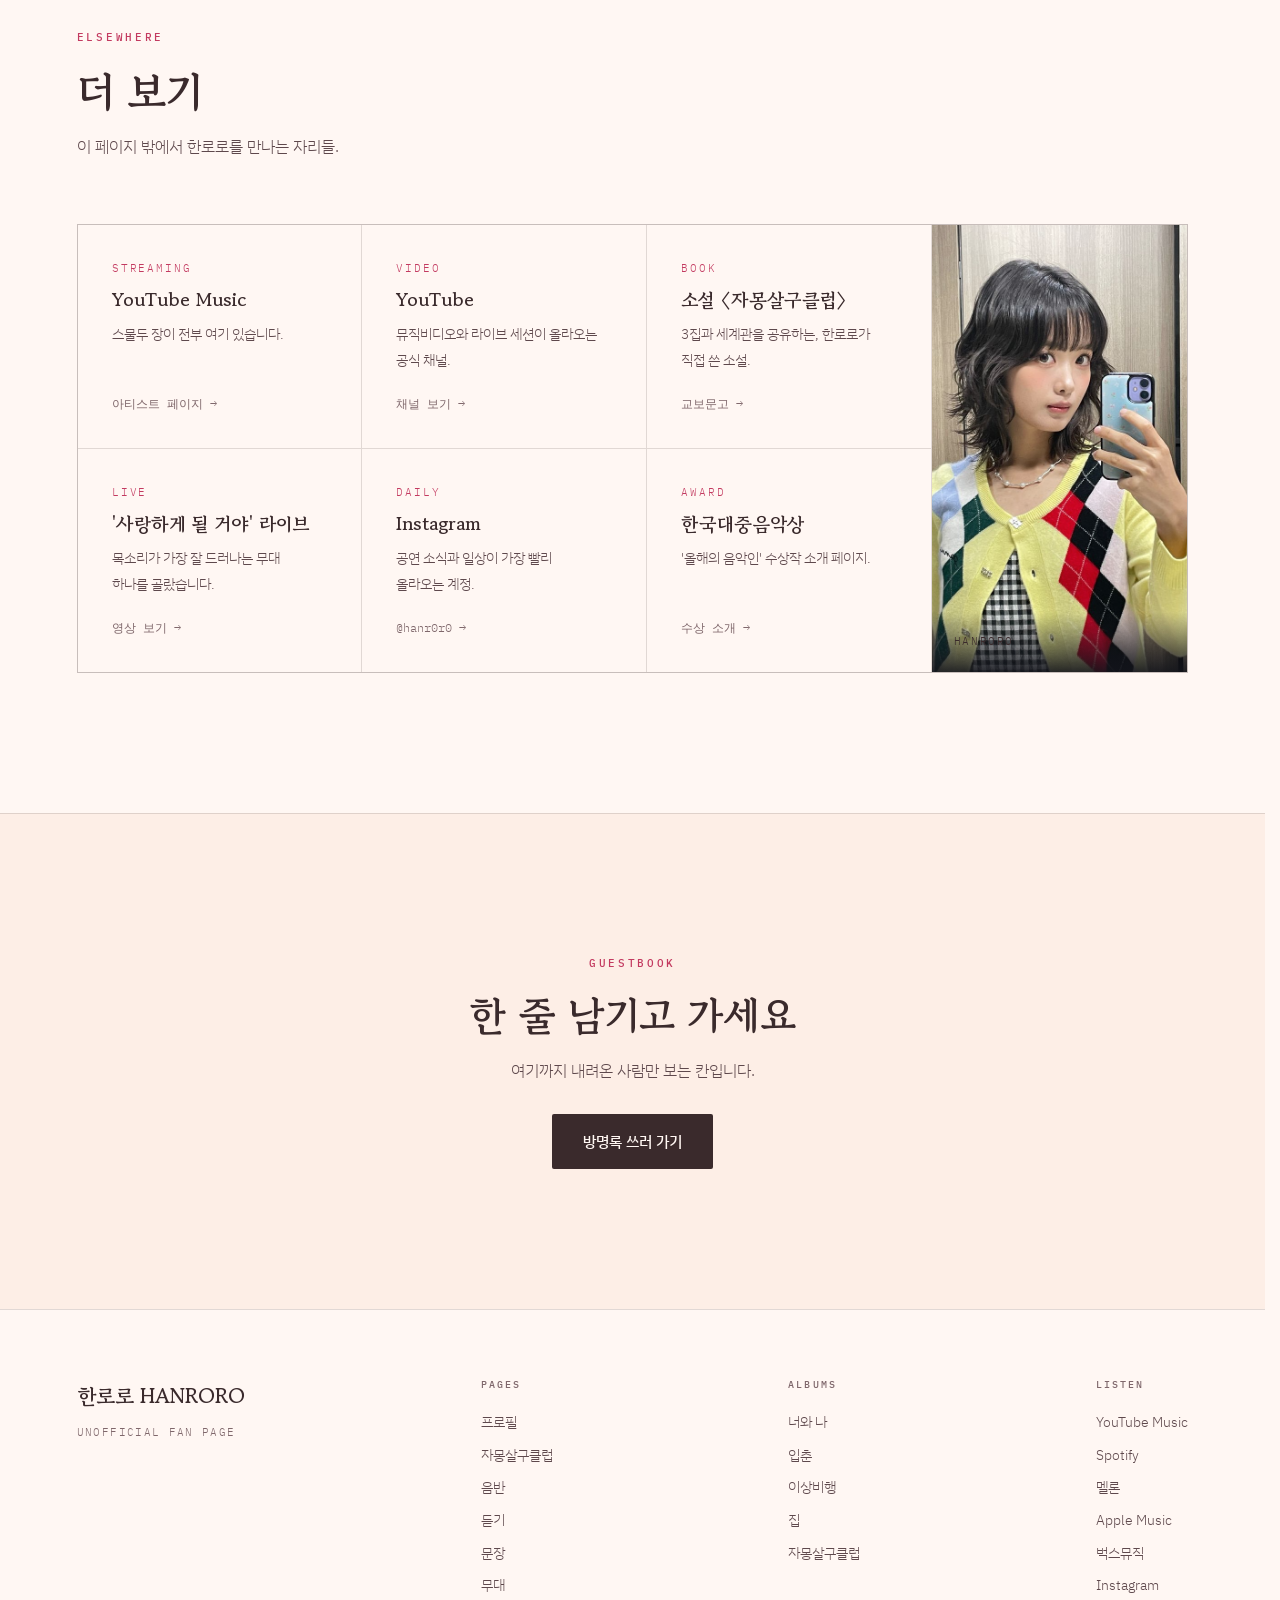
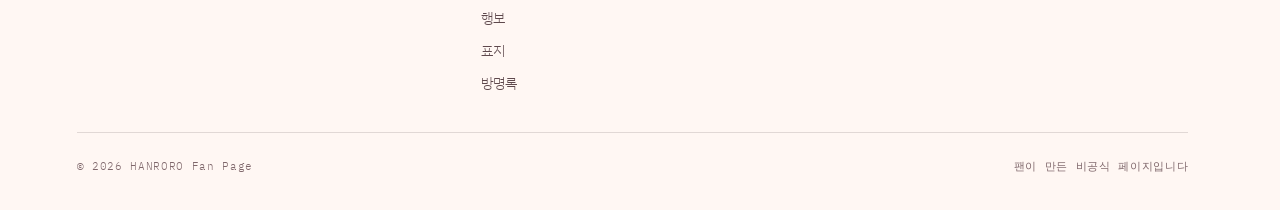
==== commit 51a5283a: "목록형 콘텐츠를 Supabase로 — 디스코그래피 17장과 공연 일정 새 테이블 둘. 전용 페이지가 없는 발매작(public.discography 17행)과 다가오는 공연(publ" ====
--- a/index.html
+++ b/index.html
@@ -183,27 +183,28 @@
       <strong>EP 세 장에는 곡마다 한로로가 먼저 써 둔 산문이 그대로 실려 있습니다.</strong>
     </p>
 
-    <!-- 거르기 — 스물두 장을 종류와 연도로 좁혀 본다.
-         목록은 HTML에 그대로 있고 js/disco.js가 hidden만 토글한다 (JS가 죽어도 전부 보인다) -->
+    <!-- 거르기 — 종류와 연도로 좁혀 본다. js/disco.js가 hidden만 토글한다.
+         개수(<b>)는 비워 둔다 — 아래 목록 절반이 DB에서 오므로 손으로 적으면 곧 어긋난다.
+         js/disco.js가 실제로 그려진 항목을 세어 채운다 -->
     <div class="disc-filter" data-aos="fade-up">
       <div class="dfil-row">
         <span class="dfil-label" id="dfil-kind">종류</span>
         <div class="dfil-chips" role="group" aria-labelledby="dfil-kind">
-          <button type="button" class="chip is-on" data-axis="kind" data-value="all" aria-pressed="true">전체 <b>22</b></button>
-          <button type="button" class="chip" data-axis="kind" data-value="ep" aria-pressed="false">EP <b>3</b></button>
-          <button type="button" class="chip" data-axis="kind" data-value="single" aria-pressed="false">싱글 <b>15</b></button>
-          <button type="button" class="chip" data-axis="kind" data-value="ost" aria-pressed="false">OST · 참여 <b>4</b></button>
+          <button type="button" class="chip is-on" data-axis="kind" data-value="all" aria-pressed="true">전체 <b></b></button>
+          <button type="button" class="chip" data-axis="kind" data-value="ep" aria-pressed="false">EP <b></b></button>
+          <button type="button" class="chip" data-axis="kind" data-value="single" aria-pressed="false">싱글 <b></b></button>
+          <button type="button" class="chip" data-axis="kind" data-value="ost" aria-pressed="false">OST · 참여 <b></b></button>
         </div>
       </div>
       <div class="dfil-row">
         <span class="dfil-label" id="dfil-year">연도</span>
         <div class="dfil-chips" role="group" aria-labelledby="dfil-year">
           <button type="button" class="chip is-on" data-axis="year" data-value="all" aria-pressed="true">전체</button>
-          <button type="button" class="chip" data-axis="year" data-value="2026" aria-pressed="false">2026 <b>4</b></button>
-          <button type="button" class="chip" data-axis="year" data-value="2025" aria-pressed="false">2025 <b>3</b></button>
-          <button type="button" class="chip" data-axis="year" data-value="2024" aria-pressed="false">2024 <b>5</b></button>
-          <button type="button" class="chip" data-axis="year" data-value="2023" aria-pressed="false">2023 <b>4</b></button>
-          <button type="button" class="chip" data-axis="year" data-value="2022" aria-pressed="false">2022 <b>6</b></button>
+          <button type="button" class="chip" data-axis="year" data-value="2026" aria-pressed="false">2026 <b></b></button>
+          <button type="button" class="chip" data-axis="year" data-value="2025" aria-pressed="false">2025 <b></b></button>
+          <button type="button" class="chip" data-axis="year" data-value="2024" aria-pressed="false">2024 <b></b></button>
+          <button type="button" class="chip" data-axis="year" data-value="2023" aria-pressed="false">2023 <b></b></button>
+          <button type="button" class="chip" data-axis="year" data-value="2022" aria-pressed="false">2022 <b></b></button>
         </div>
       </div>
       <p class="dfil-count" role="status" aria-live="polite"></p>
@@ -310,138 +311,11 @@
       EP에 실리기 전 먼저 내놓은 곡들과, 어느 앨범에도 묶이지 않은 곡들.
     </p>
 
-    <ul class="disc-list" data-aos="fade-up">
-      <li data-kind="single" data-year="2026">
-        <a class="disc" href="https://music.bugs.co.kr/album/20799969" target="_blank" rel="noopener">
-          <span class="cover cover-sm" aria-hidden="true"><img src="img/disc-lovehate.jpg" alt="" loading="lazy"></span>
-          <span class="disc-body">
-            <span class="disc-title">애증</span>
-            <span class="disc-sub">두 곡짜리 싱글. 「게임 오버 ?」와, 생일을 그대로 제목으로 삼은 「1111」.</span>
-          </span>
-          <span class="disc-date">2026.04.02</span>
-        </a>
-      </li>
-      <li data-kind="single" data-year="2025">
-        <a class="disc" href="https://music.bugs.co.kr/album/20738207" target="_blank" rel="noopener">
-          <span class="cover cover-sm" aria-hidden="true"><img src="img/disc-escape.jpg" alt="" loading="lazy"></span>
-          <span class="disc-body">
-            <span class="disc-title">도망 <span class="disc-tag">3rd EP 선공개</span></span>
-            <span class="disc-sub">한 달 뒤 〈자몽살구클럽〉의 마지막 트랙으로 다시 실렸습니다.</span>
-          </span>
-          <span class="disc-date">2025.07.06</span>
-        </a>
-      </li>
-      <li data-kind="single" data-year="2024">
-        <a class="disc" href="https://music.bugs.co.kr/album/20679516" target="_blank" rel="noopener">
-          <span class="cover cover-sm" aria-hidden="true"><img src="img/disc-compass.jpg" alt="" loading="lazy"></span>
-          <span class="disc-body">
-            <span class="disc-title">나침반</span>
-            <span class="disc-sub">어느 앨범에도 묶이지 않은 단독 싱글.</span>
-          </span>
-          <span class="disc-date">2024.10.29</span>
-        </a>
-      </li>
-      <li data-kind="single" data-year="2024">
-        <a class="disc" href="https://music.bugs.co.kr/album/20678562" target="_blank" rel="noopener">
-          <span class="cover cover-sm" aria-hidden="true"><img src="img/disc-sonice.jpg" alt="" loading="lazy"></span>
-          <span class="disc-body">
-            <span class="disc-title">So Nice</span>
-            <span class="disc-sub">그랜드민트페스티벌 2024 주제가로 쓰인 곡.</span>
-          </span>
-          <span class="disc-date">2024.10.22</span>
-        </a>
-      </li>
-      <li data-kind="single" data-year="2024">
-        <a class="disc" href="https://music.bugs.co.kr/album/20642713" target="_blank" rel="noopener">
-          <span class="cover cover-sm" aria-hidden="true"><img src="img/disc-survival.jpg" alt="" loading="lazy"></span>
-          <span class="disc-body">
-            <span class="disc-title">생존법 <span class="disc-tag">2nd EP 선공개</span></span>
-            <span class="disc-sub">〈집〉 발매 열이틀 전에 먼저 나온 곡.</span>
-          </span>
-          <span class="disc-date">2024.05.16</span>
-        </a>
-      </li>
-      <li data-kind="single" data-year="2024">
-        <a class="disc" href="https://music.bugs.co.kr/album/20639287" target="_blank" rel="noopener">
-          <span class="cover cover-sm" aria-hidden="true"><img src="img/disc-foodchain.jpg" alt="" loading="lazy"></span>
-          <span class="disc-body">
-            <span class="disc-title">먹이사슬 <span class="disc-tag">2nd EP 선공개</span></span>
-            <span class="disc-sub">〈집〉의 세 번째 트랙을 한 달 앞서 꺼내 보인 곡.</span>
-          </span>
-          <span class="disc-date">2024.04.30</span>
-        </a>
-      </li>
-      <li data-kind="single" data-year="2023">
-        <a class="disc" href="https://music.bugs.co.kr/album/20613044" target="_blank" rel="noopener">
-          <span class="cover cover-sm" aria-hidden="true"><img src="img/disc-mayfly.jpg" alt="" loading="lazy"></span>
-          <span class="disc-body">
-            <span class="disc-title">하루살이</span>
-            <span class="disc-sub">1집과 2집 사이, 한 해의 끝에 놓아둔 싱글.</span>
-          </span>
-          <span class="disc-date">2023.12.26</span>
-        </a>
-      </li>
-      <li data-kind="single" data-year="2023">
-        <a class="disc" href="https://music.bugs.co.kr/album/20560620" target="_blank" rel="noopener">
-          <span class="cover cover-sm" aria-hidden="true"><img src="img/disc-jacheo.jpg" alt="" loading="lazy"></span>
-          <span class="disc-body">
-            <span class="disc-title">자처 <span class="disc-tag">1st EP 선공개</span></span>
-            <span class="disc-sub">넉 달 뒤 〈이상비행〉의 다섯 번째 트랙이 됩니다.</span>
-          </span>
-          <span class="disc-date">2023.04.21</span>
-        </a>
-      </li>
-      <li data-kind="single" data-year="2023">
-        <a class="disc" href="https://music.bugs.co.kr/album/20538423" target="_blank" rel="noopener">
-          <span class="cover cover-sm" aria-hidden="true"><img src="img/disc-stop.jpg" alt="" loading="lazy"></span>
-          <span class="disc-body">
-            <span class="disc-title">정류장</span>
-            <span class="disc-sub">2023년의 첫 곡. 앨범에는 실리지 않았습니다.</span>
-          </span>
-          <span class="disc-date">2023.01.04</span>
-        </a>
-      </li>
-      <li data-kind="single" data-year="2022">
-        <a class="disc" href="https://music.bugs.co.kr/album/20501510" target="_blank" rel="noopener">
-          <span class="cover cover-sm" aria-hidden="true"><img src="img/disc-yournight.jpg" alt="" loading="lazy"></span>
-          <span class="disc-body">
-            <span class="disc-title">당신의 밤은 나의 밤과 같습니까</span>
-            <span class="disc-sub">숨비(feat.)와 함께 부른, 제목이 그대로 질문인 곡.</span>
-          </span>
-          <span class="disc-date">2022.10.25</span>
-        </a>
-      </li>
-      <li data-kind="single" data-year="2022">
-        <a class="disc" href="https://music.bugs.co.kr/album/20490847" target="_blank" rel="noopener">
-          <span class="cover cover-sm" aria-hidden="true"><img src="img/disc-jjakkung.jpg" alt="" loading="lazy"></span>
-          <span class="disc-body">
-            <span class="disc-title">비틀비틀 짝짜꿍</span>
-            <span class="disc-sub">넘어지는 걸 두려워하지 않겠다는 데뷔 해의 세 번째 싱글.</span>
-          </span>
-          <span class="disc-date">2022.09.04</span>
-        </a>
-      </li>
-      <li data-kind="single" data-year="2022">
-        <a class="disc" href="https://music.bugs.co.kr/album/20485543" target="_blank" rel="noopener">
-          <span class="cover cover-sm" aria-hidden="true"><img src="img/disc-likemygroove.jpg" alt="" loading="lazy"></span>
-          <span class="disc-body">
-            <span class="disc-title">Like my groove</span>
-            <span class="disc-sub">어센틱이 아닌 외부 기획으로 낸 곡. 유일한 댄스·팝 트랙입니다.</span>
-          </span>
-          <span class="disc-date">2022.08.13</span>
-        </a>
-      </li>
-      <li data-kind="single" data-year="2022">
-        <a class="disc" href="https://music.bugs.co.kr/album/20474053" target="_blank" rel="noopener">
-          <span class="cover cover-sm" aria-hidden="true"><img src="img/disc-mirror.jpg" alt="" loading="lazy"></span>
-          <span class="disc-body">
-            <span class="disc-title">거울</span>
-            <span class="disc-sub">데뷔 석 달 만에 낸 두 번째 곡.</span>
-          </span>
-          <span class="disc-date">2022.06.18</span>
-        </a>
-      </li>
-    </ul>
+    <ul class="disc-list" data-list="single" data-aos="fade-up"></ul>
+    <p class="disc-lead" data-fallback>
+      목록을 불러오지 못했습니다. 열세 장 전부
+      <a href="https://music.bugs.co.kr/artist/20155724/albums" target="_blank" rel="noopener">벅스 아티스트 페이지</a>에 있습니다.
+    </p>
 
     </div>
 
@@ -451,48 +325,11 @@
       자기 이름으로 낸 앨범은 아니지만, 한 곡씩 남겨둔 자리들.
     </p>
 
-    <ul class="disc-list" data-aos="fade-up">
-      <li data-kind="ost" data-year="2026">
-        <a class="disc" href="https://music.bugs.co.kr/album/4152581" target="_blank" rel="noopener">
-          <span class="cover cover-sm" aria-hidden="true"><img src="img/disc-jpop.jpg" alt="" loading="lazy"></span>
-          <span class="disc-body">
-            <span class="disc-title">잔혹한 천사의 테제</span>
-            <span class="disc-sub">〈J-POP REMAKE Vol.2〉 수록. 에반게리온 주제가를 다시 부른 곡.</span>
-          </span>
-          <span class="disc-date">2026.07.30</span>
-        </a>
-      </li>
-      <li data-kind="ost" data-year="2026">
-        <a class="disc" href="https://music.bugs.co.kr/album/4146141" target="_blank" rel="noopener">
-          <span class="cover cover-sm" aria-hidden="true"><img src="img/disc-daegun.jpg" alt="" loading="lazy"></span>
-          <span class="disc-body">
-            <span class="disc-title">안녕</span>
-            <span class="disc-sub">드라마 〈21세기 대군부인〉 OST Part.5.</span>
-          </span>
-          <span class="disc-date">2026.04.24</span>
-        </a>
-      </li>
-      <li data-kind="ost" data-year="2025">
-        <a class="disc" href="https://music.bugs.co.kr/album/20764008" target="_blank" rel="noopener">
-          <span class="cover cover-sm" aria-hidden="true"><img src="img/disc-maru.jpg" alt="" loading="lazy"></span>
-          <span class="disc-body">
-            <span class="disc-title">뛰어!</span>
-            <span class="disc-sub">애니메이션 〈마루는 강쥐〉 OST. 츄(CHUU)와 한 장에 나란히 실렸습니다.</span>
-          </span>
-          <span class="disc-date">2025.11.01</span>
-        </a>
-      </li>
-      <li data-kind="ost" data-year="2022">
-        <a class="disc" href="https://music.bugs.co.kr/album/20479597" target="_blank" rel="noopener">
-          <span class="cover cover-sm" aria-hidden="true"><img src="img/disc-dearx.jpg" alt="" loading="lazy"></span>
-          <span class="disc-body">
-            <span class="disc-title">Do What You Like</span>
-            <span class="disc-sub">드라마 〈나를 사랑하지 않는 X에게〉 OST Part 2. 데뷔 해에 받은 첫 OST.</span>
-          </span>
-          <span class="disc-date">2022.07.18</span>
-        </a>
-      </li>
-    </ul>
+    <ul class="disc-list" data-list="ost" data-aos="fade-up"></ul>
+    <p class="disc-lead" data-fallback>
+      목록을 불러오지 못했습니다. 네 편 전부
+      <a href="https://music.bugs.co.kr/artist/20155724/albums" target="_blank" rel="noopener">벅스 아티스트 페이지</a>에 있습니다.
+    </p>
     </div>
   </div>
 </section>
@@ -636,32 +473,11 @@
       <a href="https://www.instagram.com/hanr0r0/" target="_blank" rel="noopener">공식 인스타그램</a> 쪽이 정확합니다.
     </p>
 
-    <ol class="gig-list">
-      <li class="gig" data-aos="fade-up">
-        <!-- data-date: 남은 날 계산용. 화면에 보이는 날짜와 반드시 같은 날로 맞출 것 -->
-        <time class="gig-when" datetime="2026-08-06" data-date="2026-08-06">
-          <span class="gig-mm">08</span><span class="gig-dd">06</span><span class="gig-yy">2026</span>
-        </time>
-        <div class="gig-body">
-          <h3 class="gig-title">단독 공연 ‘시리즈L’</h3>
-          <p class="gig-place">롯데콘서트홀 · 서울</p>
-          <p class="gig-note">그동안 낸 노래를 처음부터 차례로 짚어가는 이틀간의 공연. 8월 6–7일.</p>
-        </div>
-        <span class="gig-tag">단독</span>
-      </li>
-
-      <li class="gig" data-aos="fade-up">
-        <time class="gig-when" datetime="2026-08-14" data-date="2026-08-14">
-          <span class="gig-mm">08</span><span class="gig-dd">14</span><span class="gig-yy">2026</span>
-        </time>
-        <div class="gig-body">
-          <h3 class="gig-title">SUMMER SONIC 2026</h3>
-          <p class="gig-place">도쿄 · 오사카</p>
-          <p class="gig-note">일본 최대 음악 페스티벌에 처음 오릅니다. 8월 14–16일.</p>
-        </div>
-        <span class="gig-tag">페스티벌</span>
-      </li>
-    </ol>
+    <ol class="gig-list"></ol>
+    <p class="live-note" data-fallback>
+      일정을 불러오지 못했습니다.
+      <a href="https://www.instagram.com/hanr0r0/" target="_blank" rel="noopener">공식 인스타그램</a>에 그때그때 올라옵니다.
+    </p>
 
     <!-- TODO(에셋): 셋리스트는 공연이 끝난 뒤 공식 채널에서 확인해 채운다.
          확인 안 된 곡 목록을 미리 적어두지 않는다 — 팬 페이지가 틀린 정보를 퍼뜨리게 된다.
@@ -991,11 +807,11 @@
 
 <!-- 음반 목록의 좋아요 숫자만 채운다 (읽기 전용). 버튼은 앨범 페이지에만 있다 -->
 <script src="js/likes.js" defer></script>
-<!-- 음반 거르기. AOS보다 먼저 실행돼도 되게 window.AOS를 확인하고 refresh한다 -->
+<!-- 음반 목록을 DB에서 그리고 거른다. AOS보다 먼저 실행돼도 되게 window.AOS를 확인하고 refresh한다 -->
 <script src="js/disco.js" defer></script>
 <!-- 유튜브 파사드 — 누르기 전에는 iframe을 만들지 않는다 -->
 <script src="js/player.js" defer></script>
-<!-- 공연까지 남은 날 배지 -->
+<!-- 공연 일정을 DB에서 그리고 남은 날 배지를 붙인다 -->
 <script src="js/live.js" defer></script>
 <!-- 숨은 문장 -->
 <script src="js/egg.js" defer></script>
